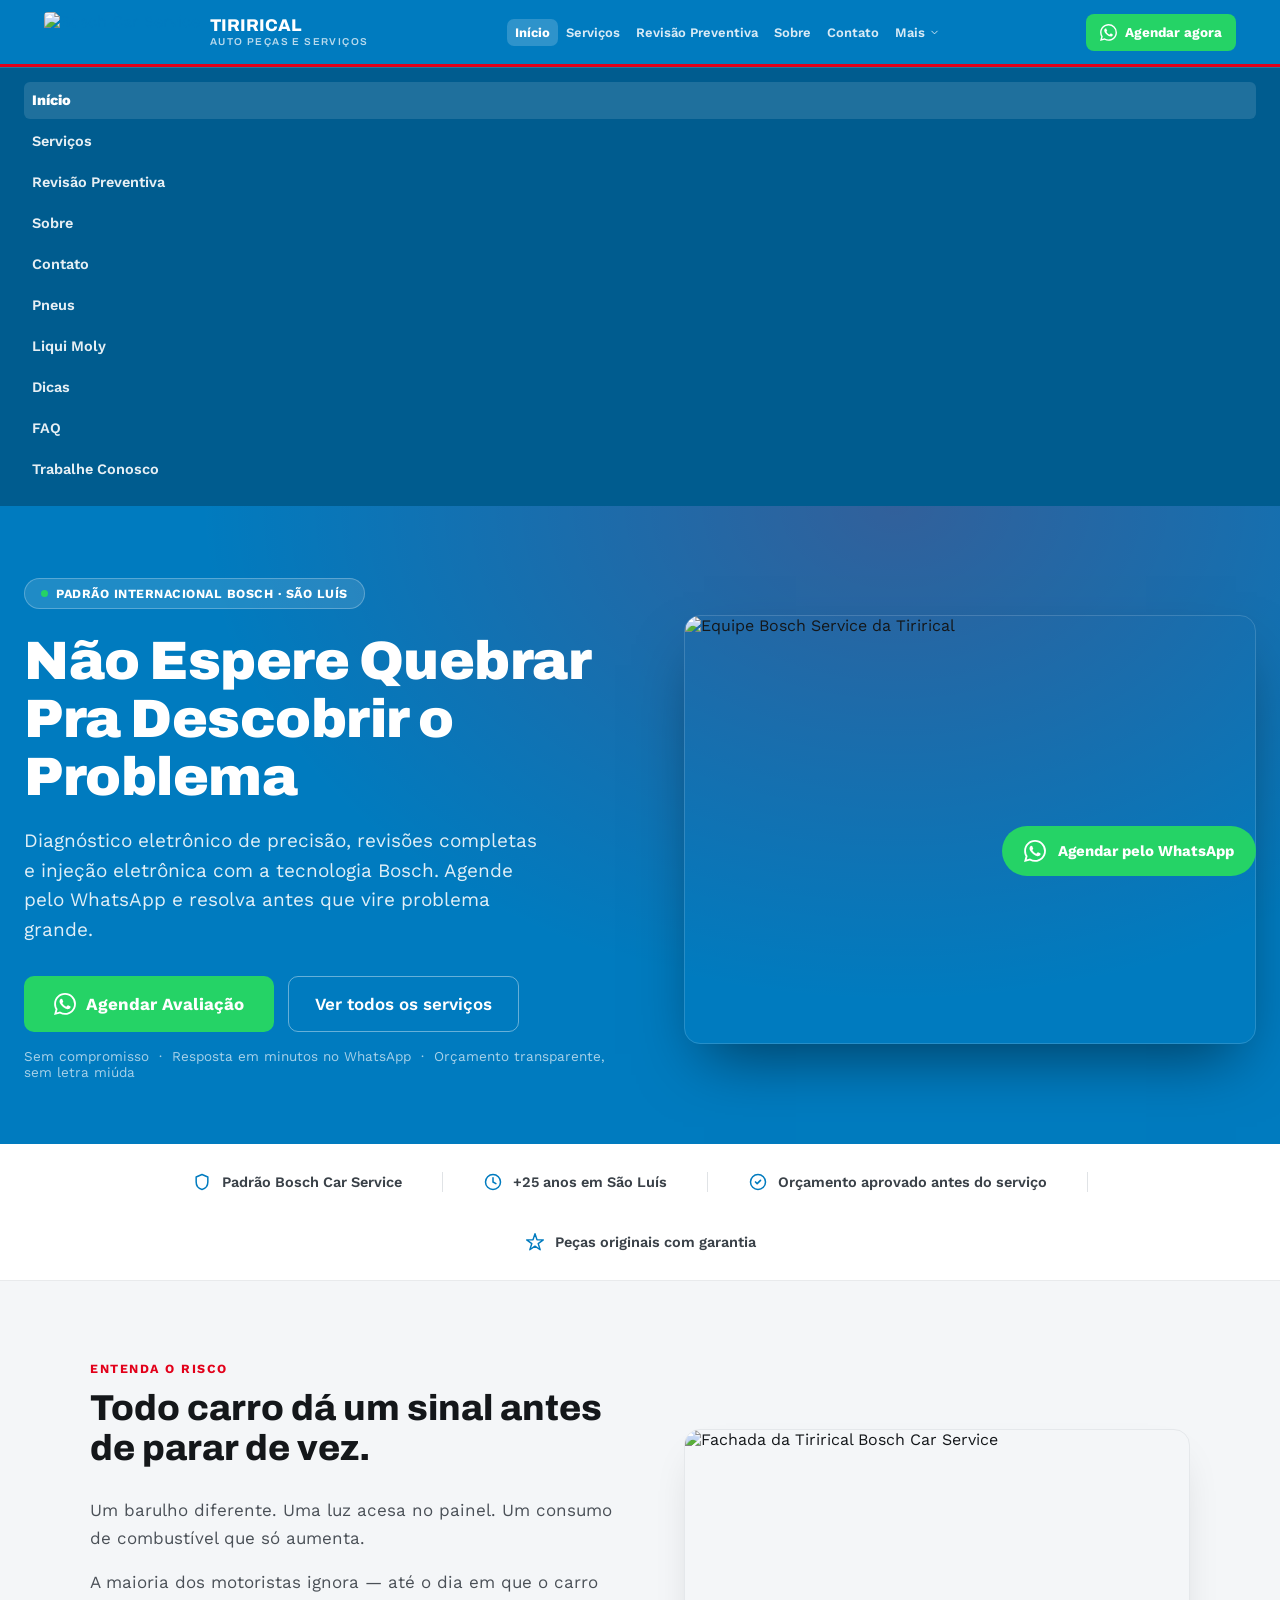
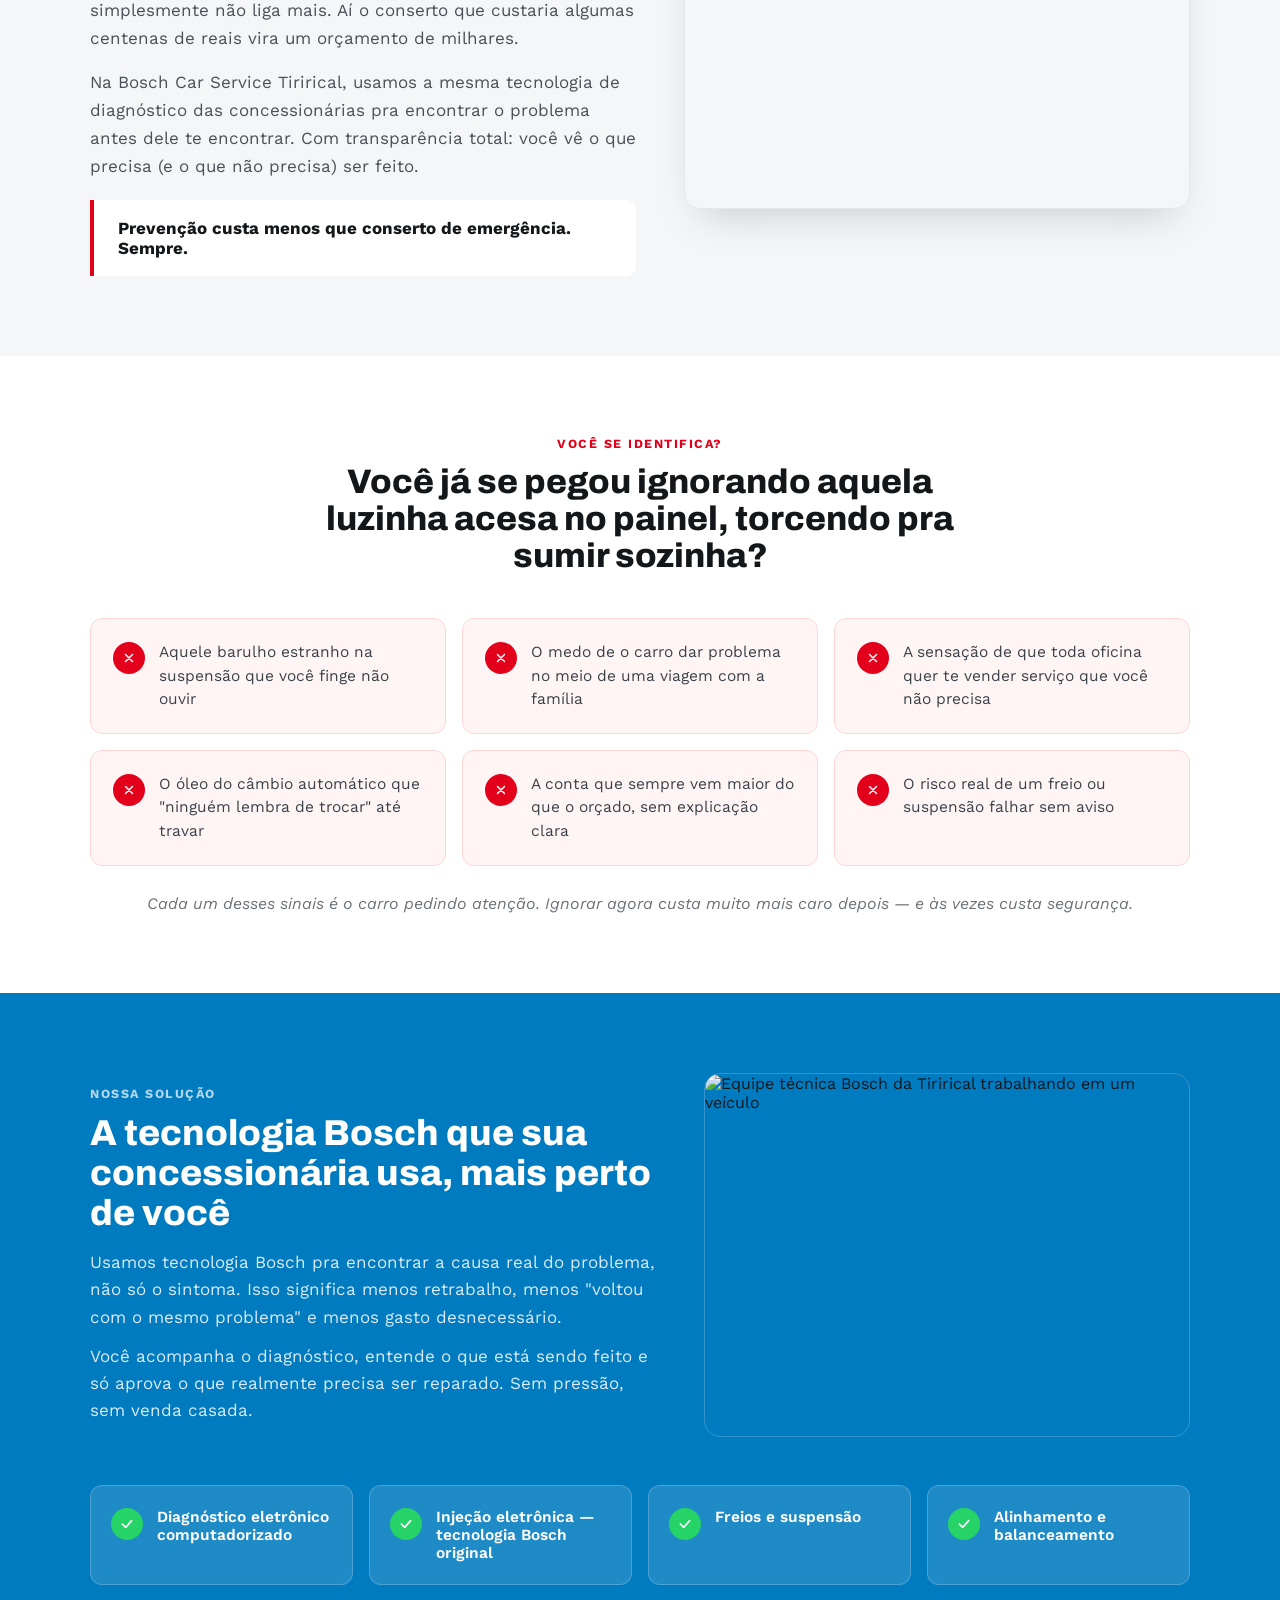
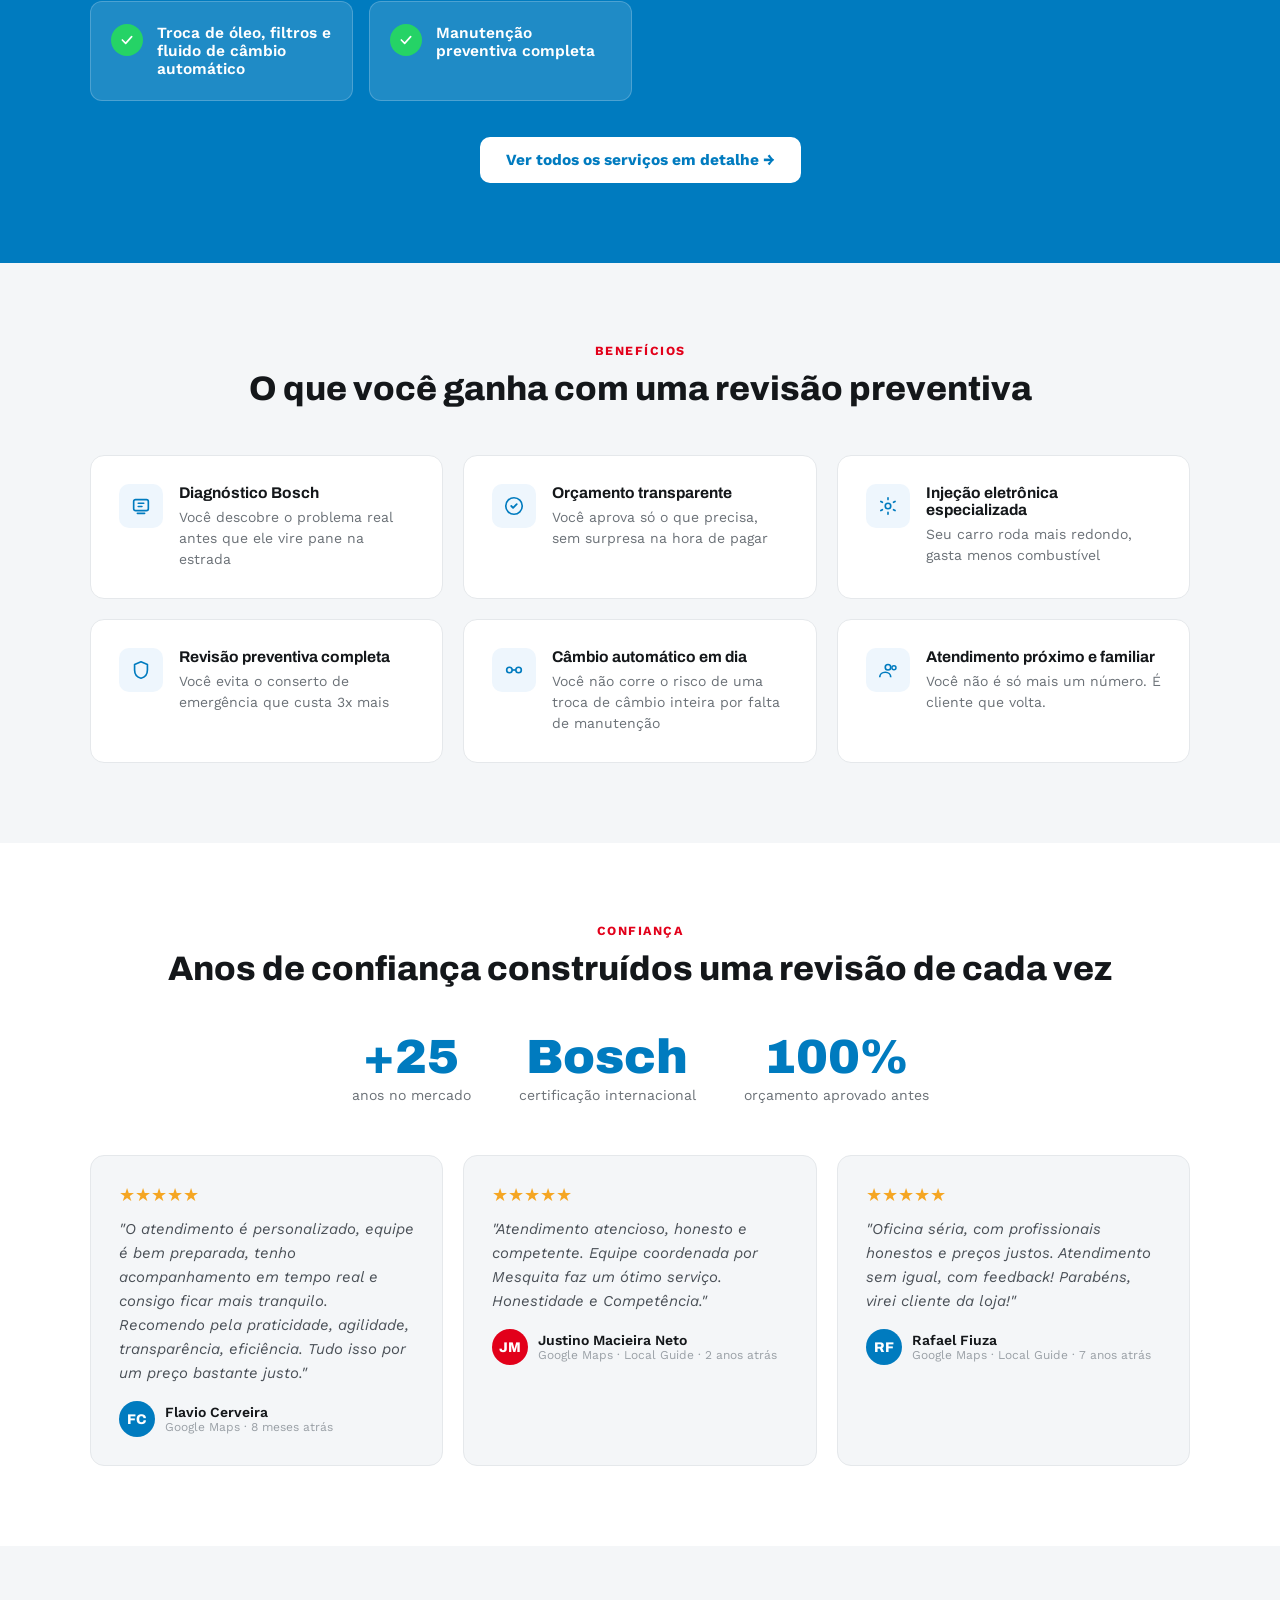
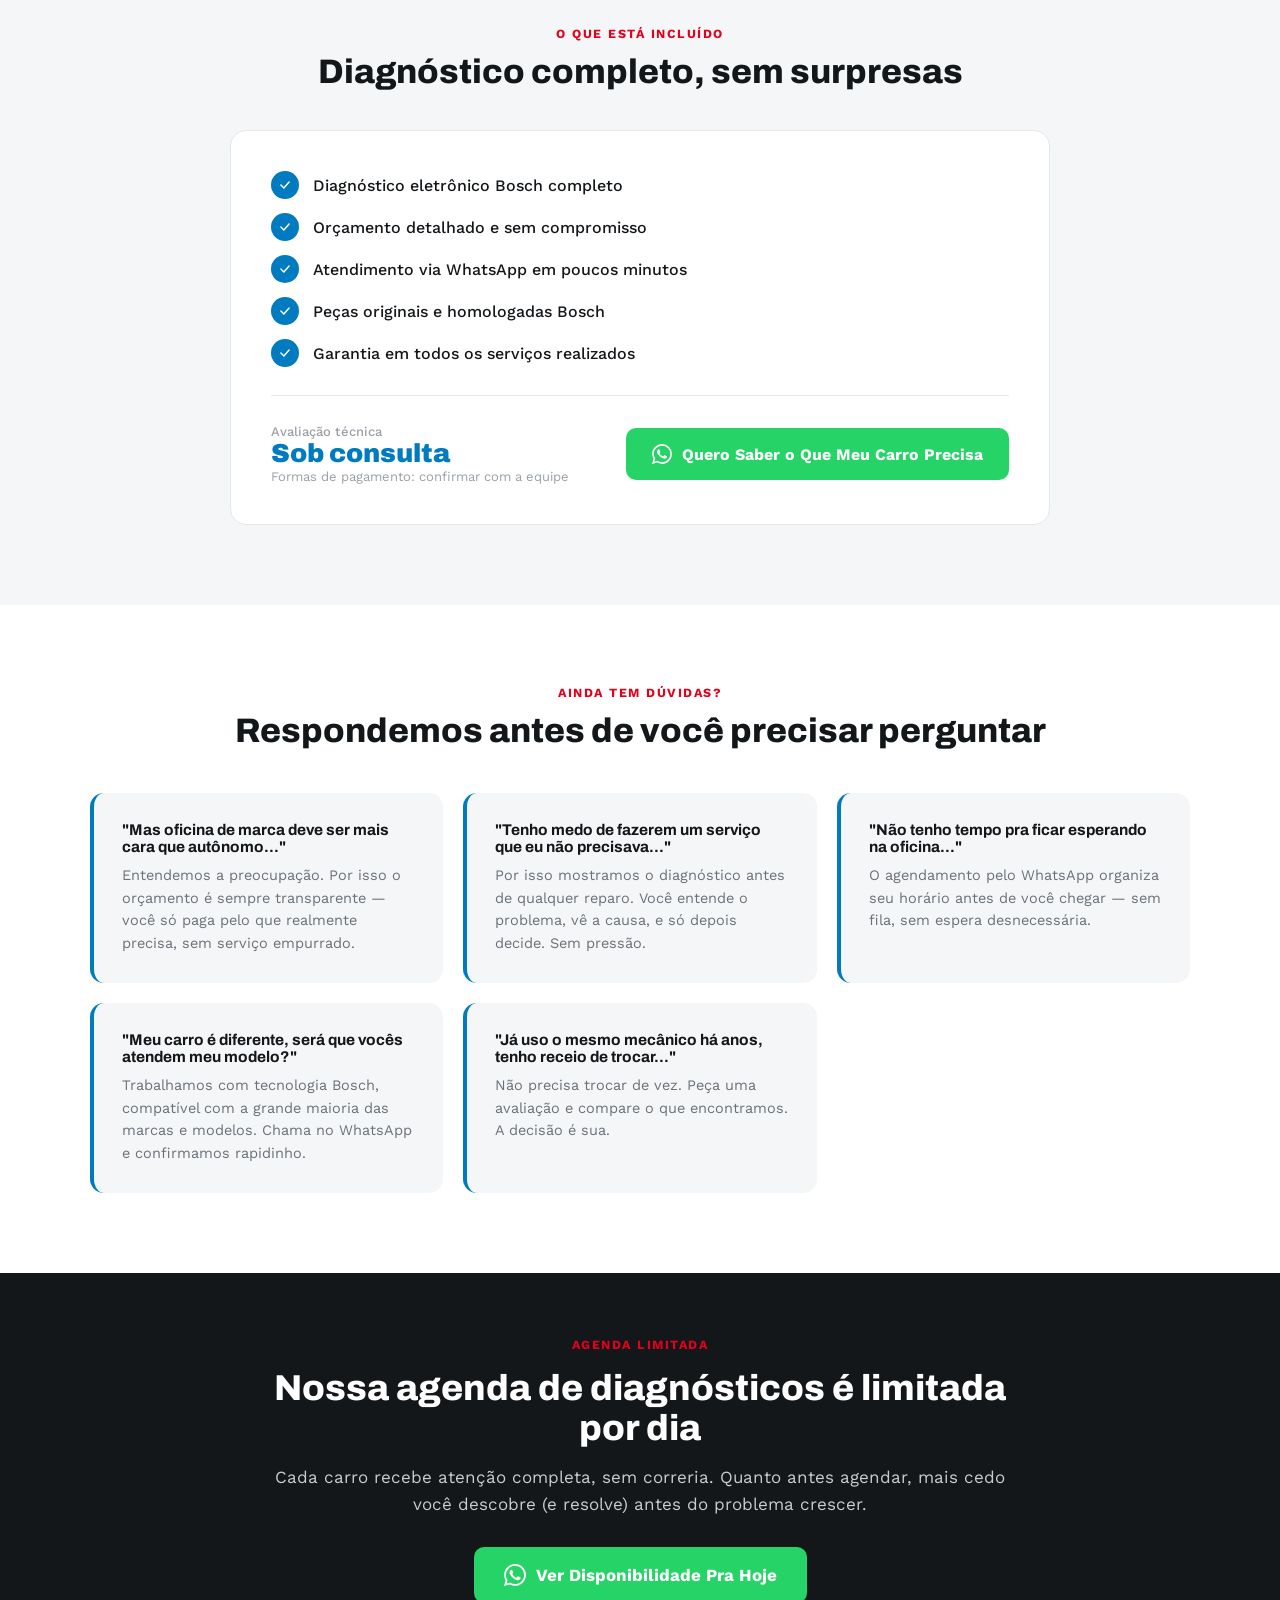
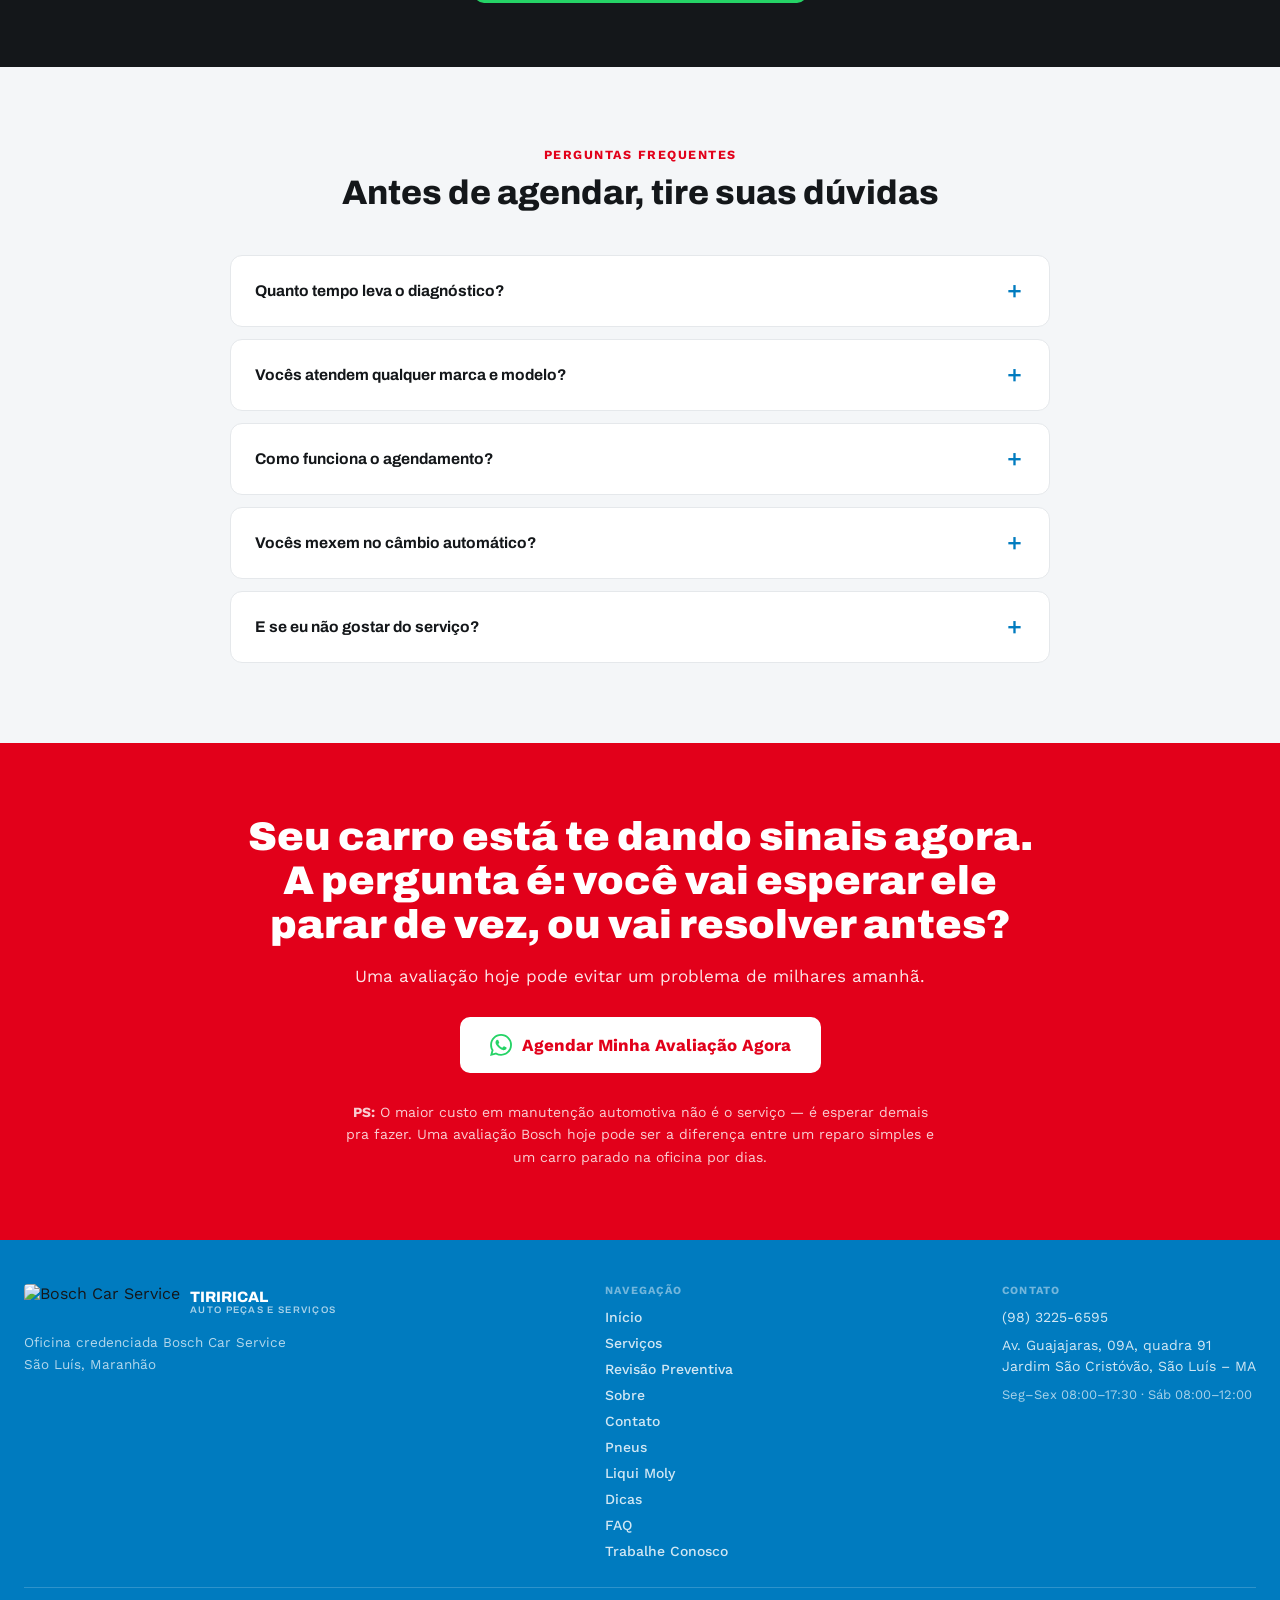
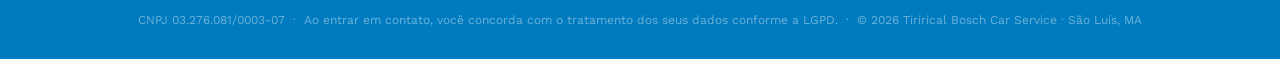
==== index.html @ c5701bb3 "Add files via upload" ====
<!DOCTYPE html>
<html>
<head>
<meta charset="utf-8">
<meta name="viewport" content="width=device-width, initial-scale=1">
<link rel="preconnect" href="https://fonts.googleapis.com">
  <link rel="preconnect" href="https://fonts.gstatic.com" crossorigin="">
  <link href="https://fonts.googleapis.com/css2?family=Archivo:wght@600;700;800;900&family=Work+Sans:wght@400;500;600;700&display=swap" rel="stylesheet">
  <style>
    * { box-sizing: border-box; }
    html { scroll-behavior: smooth; }
    body { margin: 0; font-family: 'Work Sans', sans-serif; background: #fff; color: #14171A; -webkit-font-smoothing: antialiased; }
    h1, h2, h3, h4 { font-family: 'Archivo', sans-serif; margin: 0; }
    p { margin: 0; }
    a { color: #007BBF; text-decoration: none; }
    a:hover { color: #005C8F; }
    @keyframes floatPulse { 0% { box-shadow: 0 6px 24px rgba(37,211,102,0.5),0 0 0 0 rgba(37,211,102,0.5); } 70% { box-shadow: 0 6px 24px rgba(37,211,102,0.3),0 0 0 14px rgba(37,211,102,0); } 100% { box-shadow: 0 6px 24px rgba(37,211,102,0.5),0 0 0 0 rgba(37,211,102,0); } }
    @keyframes heroBounce { 0%,100% { transform: translateY(0); } 50% { transform: translateY(-4px); } }
    .mobile-menu-btn { display: none; }
    @media (max-width: 980px) {
      .desktop-nav { display: none !important; }
      .mobile-menu-btn { display: flex !important; }
    }
    .nav-more { position: relative; }
    .nav-more-panel { display:none; position:absolute; top:100%; right:0; background:#005C8F; border-radius:10px; padding:6px; margin-top:8px; min-width:190px; box-shadow:0 14px 30px rgba(0,0,0,0.3); z-index:70; }
    .nav-more:hover .nav-more-panel { display:block; }
  
    .faq-item .faq-answer { display: none; }
    .faq-item.open .faq-answer { display: block; }
    .faq-item.open .faq-icon { transform: rotate(45deg); }
    .mobile-menu-panel { display: none; }
    .mobile-menu-panel.open { display: flex; }
  </style>
</head>
<body>


<div style="width:100%;overflow-x:hidden">

  <!-- NAV -->
  <header style="position:sticky;top:0;z-index:50;background:#007BBF;border-bottom:3px solid #E2001A">
    <div style="max-width:1240px;margin:0 auto;display:flex;align-items:center;justify-content:space-between;gap:8px;padding:12px 24px;flex-wrap:wrap">
      <a href="index.html" style="display:flex;align-items:center;gap:10px;text-decoration:none">
        <img src="assets/bosch-car-service-logo.png" alt="Bosch Car Service" style="height:40px;width:auto;flex-shrink:0;border-radius:4px">
        <div style="line-height:1.1">
          <div style="font-family:'Archivo',sans-serif;font-weight:800;font-size:17px;color:#fff">TIRIRICAL</div>
          <div style="font-family:'Archivo',sans-serif;font-weight:600;font-size:10px;color:rgba(255,255,255,0.72);letter-spacing:1.4px">AUTO PEÇAS E SERVIÇOS</div>
        </div>
      </a>
      <nav class="desktop-nav" style="display:flex;align-items:center;gap:0px">
        <a href="index.html" style="font-size:13px;font-weight:700;color:#fff;padding:6px 8px;border-radius:7px;background:rgba(255,255,255,0.18)">Início</a>
        <a href="servicos.html" style="font-size:13px;font-weight:600;color:rgba(255,255,255,0.85);padding:6px 8px;border-radius:7px" style-hover="background:rgba(255,255,255,0.15)">Serviços</a>
        <a href="revisao.html" style="font-size:13px;font-weight:600;color:rgba(255,255,255,0.85);padding:6px 8px;border-radius:7px" style-hover="background:rgba(255,255,255,0.15)">Revisão Preventiva</a>
        <a href="sobre.html" style="font-size:13px;font-weight:600;color:rgba(255,255,255,0.85);padding:6px 8px;border-radius:7px" style-hover="background:rgba(255,255,255,0.15)">Sobre</a>
        <a href="contato.html" style="font-size:13px;font-weight:600;color:rgba(255,255,255,0.85);padding:6px 8px;border-radius:7px" style-hover="background:rgba(255,255,255,0.15)">Contato</a>
        <div class="nav-more">
          <span style="font-size:13px;font-weight:600;color:rgba(255,255,255,0.85);padding:6px 8px;border-radius:7px;display:flex;align-items:center;gap:4px;cursor:pointer;user-select:none">Mais <svg width="11" height="11" viewBox="0 0 24 24" fill="none"><path d="M6 9l6 6 6-6" stroke="currentColor" stroke-width="2" stroke-linecap="round"></path></svg></span>
          <div class="nav-more-panel">
          <a href="pneus.html" style="display:block;font-size:13.5px;font-weight:500;color:rgba(255,255,255,0.85);padding:9px 12px;border-radius:6px;white-space:nowrap" style-hover="background:rgba(255,255,255,0.15)">Pneus</a>
          <a href="liquimoly.html" style="display:block;font-size:13.5px;font-weight:500;color:rgba(255,255,255,0.85);padding:9px 12px;border-radius:6px;white-space:nowrap" style-hover="background:rgba(255,255,255,0.15)">Liqui Moly</a>
          <a href="dicas.html" style="display:block;font-size:13.5px;font-weight:500;color:rgba(255,255,255,0.85);padding:9px 12px;border-radius:6px;white-space:nowrap" style-hover="background:rgba(255,255,255,0.15)">Dicas</a>
          <a href="faq.html" style="display:block;font-size:13.5px;font-weight:500;color:rgba(255,255,255,0.85);padding:9px 12px;border-radius:6px;white-space:nowrap" style-hover="background:rgba(255,255,255,0.15)">FAQ</a>
          <a href="trabalhe-conosco.html" style="display:block;font-size:13.5px;font-weight:500;color:rgba(255,255,255,0.85);padding:9px 12px;border-radius:6px;white-space:nowrap" style-hover="background:rgba(255,255,255,0.15)">Trabalhe Conosco</a>
          </div>
        </div>
      </nav>
      <button onclick="document.getElementById('mobileMenuPanel').classList.toggle('open')" class="mobile-menu-btn" style="width:40px;height:40px;border-radius:8px;background:rgba(255,255,255,0.15);align-items:center;justify-content:center;border:none;cursor:pointer;flex-shrink:0">
        <svg width="20" height="20" viewBox="0 0 24 24" fill="none"><path d="M4 6h16M4 12h16M4 18h16" stroke="#fff" stroke-width="2" stroke-linecap="round"></path></svg>
      </button>
      <a href="https://wa.me/559832256595?text=Vim%20do%20site.%20Gostaria%20de%20agendar%20uma%20avalia%C3%A7%C3%A3o." target="_blank" rel="noopener" style="display:flex;align-items:center;gap:8px;background:#25D366;color:#fff;font-weight:700;font-size:13.5px;padding:10px 14px;border-radius:8px;white-space:nowrap;flex-shrink:0;text-decoration:none" style-hover="background:#1DA851">
        <svg width="17" height="17" viewBox="0 0 24 24" fill="#fff"><path d="M17.472 14.382c-.297-.149-1.758-.867-2.03-.967-.273-.099-.471-.148-.67.15-.197.297-.767.966-.94 1.164-.173.199-.347.223-.644.075-.297-.15-1.255-.463-2.39-1.475-.883-.788-1.48-1.761-1.653-2.059-.173-.297-.018-.458.13-.606.134-.133.298-.347.446-.52.149-.174.198-.298.298-.497.099-.198.05-.371-.025-.52-.075-.149-.669-1.612-.916-2.207-.242-.579-.487-.5-.669-.51-.173-.008-.371-.01-.57-.01-.198 0-.52.074-.792.372-.272.297-1.04 1.016-1.04 2.479 0 1.462 1.065 2.875 1.213 3.074.149.198 2.096 3.2 5.077 4.487.709.306 1.262.489 1.694.625.712.227 1.36.195 1.871.118.571-.085 1.758-.719 2.006-1.413.248-.694.248-1.289.173-1.413-.074-.124-.272-.198-.57-.347m-5.421 7.403h-.004a9.87 9.87 0 01-5.031-1.378l-.361-.214-3.741.982.998-3.648-.235-.374a9.86 9.86 0 01-1.51-5.26c.001-5.45 4.436-9.884 9.888-9.884 2.64 0 5.122 1.03 6.988 2.898a9.825 9.825 0 012.893 6.994c-.003 5.45-4.437 9.884-9.885 9.884m8.413-18.297A11.815 11.815 0 0012.05 0C5.495 0 .16 5.335.157 11.892c0 2.096.547 4.142 1.588 5.945L.057 24l6.305-1.654a11.882 11.882 0 005.683 1.448h.005c6.554 0 11.89-5.335 11.893-11.893a11.821 11.821 0 00-3.48-8.413Z"></path></svg>
        Agendar agora
      </a>
    </div>
  </header>

  <div id="mobileMenuPanel" class="mobile-menu-panel" style="background:#005C8F;padding:14px 24px 18px;display:flex;flex-direction:column;gap:4px;border-top:1px solid rgba(255,255,255,0.15)">
      <a href="index.html" style="font-size:14.5px;font-weight:800;color:#fff;padding:10px 8px;border-radius:6px;background:rgba(255,255,255,0.12)">Início</a>
      <a href="servicos.html" style="font-size:14.5px;font-weight:600;color:rgba(255,255,255,0.9);padding:10px 8px;border-radius:6px">Serviços</a>
      <a href="revisao.html" style="font-size:14.5px;font-weight:600;color:rgba(255,255,255,0.9);padding:10px 8px;border-radius:6px">Revisão Preventiva</a>
      <a href="sobre.html" style="font-size:14.5px;font-weight:600;color:rgba(255,255,255,0.9);padding:10px 8px;border-radius:6px">Sobre</a>
      <a href="contato.html" style="font-size:14.5px;font-weight:600;color:rgba(255,255,255,0.9);padding:10px 8px;border-radius:6px">Contato</a>
      <a href="pneus.html" style="font-size:14.5px;font-weight:600;color:rgba(255,255,255,0.9);padding:10px 8px;border-radius:6px">Pneus</a>
      <a href="liquimoly.html" style="font-size:14.5px;font-weight:600;color:rgba(255,255,255,0.9);padding:10px 8px;border-radius:6px">Liqui Moly</a>
      <a href="dicas.html" style="font-size:14.5px;font-weight:600;color:rgba(255,255,255,0.9);padding:10px 8px;border-radius:6px">Dicas</a>
      <a href="faq.html" style="font-size:14.5px;font-weight:600;color:rgba(255,255,255,0.9);padding:10px 8px;border-radius:6px">FAQ</a>
      <a href="trabalhe-conosco.html" style="font-size:14.5px;font-weight:600;color:rgba(255,255,255,0.9);padding:10px 8px;border-radius:6px">Trabalhe Conosco</a>
    </div>
  

  <!-- HERO -->
  <section style="background:#007BBF;padding:72px 24px 64px;position:relative;overflow:hidden">
    <div style="position:absolute;inset:0;background:radial-gradient(ellipse at 70% 0%,rgba(226,0,26,0.22),transparent 55%)"></div>
    <div style="max-width:1240px;margin:0 auto;display:flex;align-items:center;gap:48px;position:relative;flex-wrap:wrap">
      <div style="flex:1 1 460px;min-width:300px;text-align:left">
      <div style="display:inline-flex;align-items:center;gap:8px;background:rgba(255,255,255,0.12);border:1px solid rgba(255,255,255,0.25);padding:7px 16px;border-radius:100px;margin-bottom:24px">
        <span style="width:7px;height:7px;border-radius:50%;background:#25D366;animation:heroBounce 2s infinite"></span>
        <span style="font-size:12.5px;font-weight:700;color:#fff;letter-spacing:0.5px">PADRÃO INTERNACIONAL BOSCH · SÃO LUÍS</span>
      </div>
      <h1 style="font-size:clamp(34px,4.6vw,54px);font-weight:900;color:#fff;line-height:1.07;letter-spacing:-0.5px;text-wrap:pretty">
        Não Espere Quebrar Pra Descobrir o Problema
      </h1>
      <p style="margin-top:20px;font-size:clamp(16px,2vw,19px);color:rgba(255,255,255,0.88);line-height:1.55;max-width:520px">
        Diagnóstico eletrônico de precisão, revisões completas e injeção eletrônica com a tecnologia Bosch. Agende pelo WhatsApp e resolva antes que vire problema grande.
      </p>
      <div style="display:flex;gap:14px;margin-top:32px;flex-wrap:wrap">
        <a href="https://wa.me/559832256595?text=Vim%20do%20site.%20Gostaria%20de%20agendar%20uma%20avalia%C3%A7%C3%A3o." target="_blank" rel="noopener" style="display:flex;align-items:center;gap:10px;background:#25D366;color:#fff;font-weight:700;font-size:17px;padding:17px 30px;border-radius:10px;text-decoration:none" style-hover="background:#1DA851">
          <svg width="22" height="22" viewBox="0 0 24 24" fill="#fff"><path d="M17.472 14.382c-.297-.149-1.758-.867-2.03-.967-.273-.099-.471-.148-.67.15-.197.297-.767.966-.94 1.164-.173.199-.347.223-.644.075-.297-.15-1.255-.463-2.39-1.475-.883-.788-1.48-1.761-1.653-2.059-.173-.297-.018-.458.13-.606.134-.133.298-.347.446-.52.149-.174.198-.298.298-.497.099-.198.05-.371-.025-.52-.075-.149-.669-1.612-.916-2.207-.242-.579-.487-.5-.669-.51-.173-.008-.371-.01-.57-.01-.198 0-.52.074-.792.372-.272.297-1.04 1.016-1.04 2.479 0 1.462 1.065 2.875 1.213 3.074.149.198 2.096 3.2 5.077 4.487.709.306 1.262.489 1.694.625.712.227 1.36.195 1.871.118.571-.085 1.758-.719 2.006-1.413.248-.694.248-1.289.173-1.413-.074-.124-.272-.198-.57-.347m-5.421 7.403h-.004a9.87 9.87 0 01-5.031-1.378l-.361-.214-3.741.982.998-3.648-.235-.374a9.86 9.86 0 01-1.51-5.26c.001-5.45 4.436-9.884 9.888-9.884 2.64 0 5.122 1.03 6.988 2.898a9.825 9.825 0 012.893 6.994c-.003 5.45-4.437 9.884-9.885 9.884m8.413-18.297A11.815 11.815 0 0012.05 0C5.495 0 .16 5.335.157 11.892c0 2.096.547 4.142 1.588 5.945L.057 24l6.305-1.654a11.882 11.882 0 005.683 1.448h.005c6.554 0 11.89-5.335 11.893-11.893a11.821 11.821 0 00-3.48-8.413Z"></path></svg>
          Agendar Avaliação
        </a>
        <a href="servicos.html" style="display:flex;align-items:center;gap:8px;background:transparent;border:1.5px solid rgba(255,255,255,0.4);color:#fff;font-weight:600;font-size:17px;padding:17px 26px;border-radius:10px;text-decoration:none" style-hover="border-color:#fff">
          Ver todos os serviços
        </a>
      </div>
      <p style="margin-top:16px;font-size:13.5px;color:rgba(255,255,255,0.65)">Sem compromisso &nbsp;·&nbsp; Resposta em minutos no WhatsApp &nbsp;·&nbsp; Orçamento transparente, sem letra miúda</p>
      </div>
      <div style="flex:1 1 420px;min-width:300px">
        <div style="width:100%;aspect-ratio:4/3;border-radius:16px;overflow:hidden;box-shadow:0 30px 60px -20px rgba(0,0,0,0.5);border:1px solid rgba(255,255,255,0.15)">
          <img src="assets/hero-bosch.jpg" alt="Equipe Bosch Service da Tirirical" style="width:100%;height:100%;object-fit:cover;display:block">
        </div>
      </div>
    </div>
  </section>

  <!-- TRUST BAR -->
  <section style="background:#fff;border-bottom:1px solid #E8EAEC;padding:28px 24px">
    <div style="max-width:1100px;margin:0 auto;display:flex;justify-content:center;align-items:center;gap:40px;flex-wrap:wrap">
      <div style="display:flex;align-items:center;gap:10px">
        <svg width="20" height="20" viewBox="0 0 24 24" fill="none"><path d="M12 3l7 3v6c0 4.5-3 8-7 9-4-1-7-4.5-7-9V6l7-3Z" stroke="#007BBF" stroke-width="1.8" stroke-linejoin="round"></path></svg>
        <span style="font-size:14.5px;font-weight:600;color:#3A4148">Padrão Bosch Car Service</span>
      </div>
      <div style="width:1px;height:20px;background:#E0E3E6"></div>
      <div style="display:flex;align-items:center;gap:10px">
        <svg width="20" height="20" viewBox="0 0 24 24" fill="none"><circle cx="12" cy="12" r="9" stroke="#007BBF" stroke-width="1.8"></circle><path d="M12 7v5l3.5 2" stroke="#007BBF" stroke-width="1.8" stroke-linecap="round"></path></svg>
        <span style="font-size:14.5px;font-weight:600;color:#3A4148">+25 anos em São Luís</span>
      </div>
      <div style="width:1px;height:20px;background:#E0E3E6"></div>
      <div style="display:flex;align-items:center;gap:10px">
        <svg width="20" height="20" viewBox="0 0 24 24" fill="none"><path d="M9 12l2 2 4-4" stroke="#007BBF" stroke-width="2" stroke-linecap="round" stroke-linejoin="round"></path><circle cx="12" cy="12" r="9" stroke="#007BBF" stroke-width="1.8"></circle></svg>
        <span style="font-size:14.5px;font-weight:600;color:#3A4148">Orçamento aprovado antes do serviço</span>
      </div>
      <div style="width:1px;height:20px;background:#E0E3E6"></div>
      <div style="display:flex;align-items:center;gap:10px">
        <svg width="20" height="20" viewBox="0 0 24 24" fill="none"><path d="M12 2l2.4 7.4H22l-6.2 4.5 2.4 7.4L12 17l-6.2 4.3 2.4-7.4L2 9.4h7.6L12 2Z" stroke="#007BBF" stroke-width="1.7" stroke-linejoin="round"></path></svg>
        <span style="font-size:14.5px;font-weight:600;color:#3A4148">Peças originais com garantia</span>
      </div>
    </div>
  </section>

  <!-- PROPOSTA DE VALOR -->
  <section style="background:#F4F6F8;padding:80px 24px">
    <div style="max-width:1100px;margin:0 auto;display:flex;gap:48px;align-items:center;flex-wrap:wrap">
      <div style="flex:1 1 460px;min-width:300px">
        <div style="font-size:12.5px;font-weight:700;color:#E2001A;letter-spacing:1.5px;margin-bottom:12px">ENTENDA O RISCO</div>
        <h2 style="font-size:clamp(26px,3.2vw,36px);font-weight:800;color:#14171A;text-wrap:pretty">Todo carro dá um sinal antes de parar de vez.</h2>
        <div style="display:flex;flex-direction:column;gap:16px;margin-top:28px;text-align:left">
          <p style="font-size:17px;color:#4A5057;line-height:1.65">Um barulho diferente. Uma luz acesa no painel. Um consumo de combustível que só aumenta.</p>
          <p style="font-size:17px;color:#4A5057;line-height:1.65">A maioria dos motoristas ignora — até o dia em que o carro simplesmente não liga mais. Aí o conserto que custaria algumas centenas de reais vira um orçamento de milhares.</p>
          <p style="font-size:17px;color:#4A5057;line-height:1.65">Na Bosch Car Service Tirirical, usamos a mesma tecnologia de diagnóstico das concessionárias pra encontrar o problema antes dele te encontrar. Com transparência total: você vê o que precisa (e o que não precisa) ser feito.</p>
          <div style="background:#fff;border-left:4px solid #E2001A;padding:18px 24px;border-radius:0 10px 10px 0;margin-top:4px">
            <p style="font-size:17px;font-weight:700;color:#14171A">Prevenção custa menos que conserto de emergência. Sempre.</p>
          </div>
        </div>
      </div>
      <div style="flex:1 1 420px;min-width:300px">
        <div style="width:100%;aspect-ratio:4/3;border-radius:16px;overflow:hidden;box-shadow:0 20px 40px -16px rgba(0,0,0,0.18);border:1px solid #E5E8EB">
          <img src="assets/fachada.jpg" alt="Fachada da Tirirical Bosch Car Service" style="width:100%;height:100%;object-fit:cover;display:block">
        </div>
      </div>
    </div>
  </section>

  <!-- DOR -->
  <section style="background:#fff;padding:80px 24px">
    <div style="max-width:1100px;margin:0 auto">
      <div style="max-width:680px;margin:0 auto;text-align:center;margin-bottom:44px">
        <div style="font-size:12.5px;font-weight:700;color:#E2001A;letter-spacing:1.5px;margin-bottom:12px">VOCÊ SE IDENTIFICA?</div>
        <h2 style="font-size:clamp(24px,3vw,34px);font-weight:800;color:#14171A;text-wrap:pretty">Você já se pegou ignorando aquela luzinha acesa no painel, torcendo pra sumir sozinha?</h2>
      </div>
      <div style="display:grid;grid-template-columns:repeat(auto-fit,minmax(300px,1fr));gap:16px">
        <div style="display:flex;gap:14px;align-items:flex-start;background:#FFF5F5;border:1px solid #FFD6D6;border-radius:12px;padding:22px">
          <div style="width:32px;height:32px;border-radius:50%;background:#E2001A;display:flex;align-items:center;justify-content:center;flex-shrink:0;margin-top:1px">
            <svg width="14" height="14" viewBox="0 0 24 24" fill="none"><path d="M18 6L6 18M6 6l12 12" stroke="#fff" stroke-width="2.5" stroke-linecap="round"></path></svg>
          </div>
          <p style="font-size:15.5px;color:#3A4148;line-height:1.5">Aquele barulho estranho na suspensão que você finge não ouvir</p>
        </div>
        <div style="display:flex;gap:14px;align-items:flex-start;background:#FFF5F5;border:1px solid #FFD6D6;border-radius:12px;padding:22px">
          <div style="width:32px;height:32px;border-radius:50%;background:#E2001A;display:flex;align-items:center;justify-content:center;flex-shrink:0;margin-top:1px">
            <svg width="14" height="14" viewBox="0 0 24 24" fill="none"><path d="M18 6L6 18M6 6l12 12" stroke="#fff" stroke-width="2.5" stroke-linecap="round"></path></svg>
          </div>
          <p style="font-size:15.5px;color:#3A4148;line-height:1.5">O medo de o carro dar problema no meio de uma viagem com a família</p>
        </div>
        <div style="display:flex;gap:14px;align-items:flex-start;background:#FFF5F5;border:1px solid #FFD6D6;border-radius:12px;padding:22px">
          <div style="width:32px;height:32px;border-radius:50%;background:#E2001A;display:flex;align-items:center;justify-content:center;flex-shrink:0;margin-top:1px">
            <svg width="14" height="14" viewBox="0 0 24 24" fill="none"><path d="M18 6L6 18M6 6l12 12" stroke="#fff" stroke-width="2.5" stroke-linecap="round"></path></svg>
          </div>
          <p style="font-size:15.5px;color:#3A4148;line-height:1.5">A sensação de que toda oficina quer te vender serviço que você não precisa</p>
        </div>
        <div style="display:flex;gap:14px;align-items:flex-start;background:#FFF5F5;border:1px solid #FFD6D6;border-radius:12px;padding:22px">
          <div style="width:32px;height:32px;border-radius:50%;background:#E2001A;display:flex;align-items:center;justify-content:center;flex-shrink:0;margin-top:1px">
            <svg width="14" height="14" viewBox="0 0 24 24" fill="none"><path d="M18 6L6 18M6 6l12 12" stroke="#fff" stroke-width="2.5" stroke-linecap="round"></path></svg>
          </div>
          <p style="font-size:15.5px;color:#3A4148;line-height:1.5">O óleo do câmbio automático que "ninguém lembra de trocar" até travar</p>
        </div>
        <div style="display:flex;gap:14px;align-items:flex-start;background:#FFF5F5;border:1px solid #FFD6D6;border-radius:12px;padding:22px">
          <div style="width:32px;height:32px;border-radius:50%;background:#E2001A;display:flex;align-items:center;justify-content:center;flex-shrink:0;margin-top:1px">
            <svg width="14" height="14" viewBox="0 0 24 24" fill="none"><path d="M18 6L6 18M6 6l12 12" stroke="#fff" stroke-width="2.5" stroke-linecap="round"></path></svg>
          </div>
          <p style="font-size:15.5px;color:#3A4148;line-height:1.5">A conta que sempre vem maior do que o orçado, sem explicação clara</p>
        </div>
        <div style="display:flex;gap:14px;align-items:flex-start;background:#FFF5F5;border:1px solid #FFD6D6;border-radius:12px;padding:22px">
          <div style="width:32px;height:32px;border-radius:50%;background:#E2001A;display:flex;align-items:center;justify-content:center;flex-shrink:0;margin-top:1px">
            <svg width="14" height="14" viewBox="0 0 24 24" fill="none"><path d="M18 6L6 18M6 6l12 12" stroke="#fff" stroke-width="2.5" stroke-linecap="round"></path></svg>
          </div>
          <p style="font-size:15.5px;color:#3A4148;line-height:1.5">O risco real de um freio ou suspensão falhar sem aviso</p>
        </div>
      </div>
      <p style="text-align:center;font-size:16px;color:#6B7177;margin-top:28px;font-style:italic">Cada um desses sinais é o carro pedindo atenção. Ignorar agora custa muito mais caro depois — e às vezes custa segurança.</p>
    </div>
  </section>

  <!-- SOLUÇÃO -->
  <section style="background:#007BBF;padding:80px 24px">
    <div style="max-width:1100px;margin:0 auto">
      <div style="display:flex;gap:48px;align-items:center;flex-wrap:wrap;margin-bottom:48px">
      <div style="flex:1 1 460px;min-width:300px">
        <div style="font-size:12.5px;font-weight:700;color:rgba(255,255,255,0.7);letter-spacing:1.5px;margin-bottom:12px">NOSSA SOLUÇÃO</div>
        <h2 style="font-size:clamp(26px,3.2vw,36px);font-weight:800;color:#fff;text-wrap:pretty">A tecnologia Bosch que sua concessionária usa, mais perto de você</h2>
        <p style="margin-top:16px;font-size:17px;color:rgba(255,255,255,0.85);line-height:1.6">Usamos tecnologia Bosch pra encontrar a causa real do problema, não só o sintoma. Isso significa menos retrabalho, menos "voltou com o mesmo problema" e menos gasto desnecessário.</p>
        <p style="margin-top:12px;font-size:17px;color:rgba(255,255,255,0.85);line-height:1.6">Você acompanha o diagnóstico, entende o que está sendo feito e só aprova o que realmente precisa ser reparado. Sem pressão, sem venda casada.</p>
      </div>
      <div style="flex:1 1 380px;min-width:280px">
        <div style="width:100%;aspect-ratio:4/3;border-radius:16px;overflow:hidden;border:1px solid rgba(255,255,255,0.2)">
          <img src="assets/equipe-bosch.avif" alt="Equipe técnica Bosch da Tirirical trabalhando em um veículo" style="width:100%;height:100%;object-fit:cover;display:block">
        </div>
      </div>
      </div>
      <div style="display:grid;grid-template-columns:repeat(auto-fit,minmax(260px,1fr));gap:16px">
        <div style="background:rgba(255,255,255,0.12);border:1px solid rgba(255,255,255,0.2);border-radius:12px;padding:22px 20px;display:flex;gap:14px;align-items:flex-start">
          <div style="width:32px;height:32px;border-radius:50%;background:#25D366;display:flex;align-items:center;justify-content:center;flex-shrink:0">
            <svg width="16" height="16" viewBox="0 0 24 24" fill="none"><path d="M5 12l5 5L19 7" stroke="#fff" stroke-width="2.5" stroke-linecap="round" stroke-linejoin="round"></path></svg>
          </div>
          <span style="font-size:15.5px;color:#fff;font-weight:600">Diagnóstico eletrônico computadorizado</span>
        </div>
        <div style="background:rgba(255,255,255,0.12);border:1px solid rgba(255,255,255,0.2);border-radius:12px;padding:22px 20px;display:flex;gap:14px;align-items:flex-start">
          <div style="width:32px;height:32px;border-radius:50%;background:#25D366;display:flex;align-items:center;justify-content:center;flex-shrink:0">
            <svg width="16" height="16" viewBox="0 0 24 24" fill="none"><path d="M5 12l5 5L19 7" stroke="#fff" stroke-width="2.5" stroke-linecap="round" stroke-linejoin="round"></path></svg>
          </div>
          <span style="font-size:15.5px;color:#fff;font-weight:600">Injeção eletrônica — tecnologia Bosch original</span>
        </div>
        <div style="background:rgba(255,255,255,0.12);border:1px solid rgba(255,255,255,0.2);border-radius:12px;padding:22px 20px;display:flex;gap:14px;align-items:flex-start">
          <div style="width:32px;height:32px;border-radius:50%;background:#25D366;display:flex;align-items:center;justify-content:center;flex-shrink:0">
            <svg width="16" height="16" viewBox="0 0 24 24" fill="none"><path d="M5 12l5 5L19 7" stroke="#fff" stroke-width="2.5" stroke-linecap="round" stroke-linejoin="round"></path></svg>
          </div>
          <span style="font-size:15.5px;color:#fff;font-weight:600">Freios e suspensão</span>
        </div>
        <div style="background:rgba(255,255,255,0.12);border:1px solid rgba(255,255,255,0.2);border-radius:12px;padding:22px 20px;display:flex;gap:14px;align-items:flex-start">
          <div style="width:32px;height:32px;border-radius:50%;background:#25D366;display:flex;align-items:center;justify-content:center;flex-shrink:0">
            <svg width="16" height="16" viewBox="0 0 24 24" fill="none"><path d="M5 12l5 5L19 7" stroke="#fff" stroke-width="2.5" stroke-linecap="round" stroke-linejoin="round"></path></svg>
          </div>
          <span style="font-size:15.5px;color:#fff;font-weight:600">Alinhamento e balanceamento</span>
        </div>
        <div style="background:rgba(255,255,255,0.12);border:1px solid rgba(255,255,255,0.2);border-radius:12px;padding:22px 20px;display:flex;gap:14px;align-items:flex-start">
          <div style="width:32px;height:32px;border-radius:50%;background:#25D366;display:flex;align-items:center;justify-content:center;flex-shrink:0">
            <svg width="16" height="16" viewBox="0 0 24 24" fill="none"><path d="M5 12l5 5L19 7" stroke="#fff" stroke-width="2.5" stroke-linecap="round" stroke-linejoin="round"></path></svg>
          </div>
          <span style="font-size:15.5px;color:#fff;font-weight:600">Troca de óleo, filtros e fluido de câmbio automático</span>
        </div>
        <div style="background:rgba(255,255,255,0.12);border:1px solid rgba(255,255,255,0.2);border-radius:12px;padding:22px 20px;display:flex;gap:14px;align-items:flex-start">
          <div style="width:32px;height:32px;border-radius:50%;background:#25D366;display:flex;align-items:center;justify-content:center;flex-shrink:0">
            <svg width="16" height="16" viewBox="0 0 24 24" fill="none"><path d="M5 12l5 5L19 7" stroke="#fff" stroke-width="2.5" stroke-linecap="round" stroke-linejoin="round"></path></svg>
          </div>
          <span style="font-size:15.5px;color:#fff;font-weight:600">Manutenção preventiva completa</span>
        </div>
      </div>
      <div style="text-align:center;margin-top:36px">
        <a href="servicos.html" style="display:inline-flex;align-items:center;gap:8px;background:#fff;color:#007BBF;font-weight:700;font-size:15.5px;padding:14px 26px;border-radius:10px;text-decoration:none" style-hover="background:#F0F8FF">Ver todos os serviços em detalhe →</a>
      </div>
    </div>
  </section>

  <!-- BENEFÍCIOS -->
  <section style="background:#F4F6F8;padding:80px 24px">
    <div style="max-width:1100px;margin:0 auto">
      <div style="text-align:center;margin-bottom:48px">
        <div style="font-size:12.5px;font-weight:700;color:#E2001A;letter-spacing:1.5px;margin-bottom:12px">BENEFÍCIOS</div>
        <h2 style="font-size:clamp(24px,3vw,34px);font-weight:800;color:#14171A">O que você ganha com uma revisão preventiva</h2>
      </div>
      <div style="display:grid;grid-template-columns:repeat(auto-fit,minmax(300px,1fr));gap:20px">
        <div style="background:#fff;border-radius:14px;padding:28px;border:1px solid #E5E8EB;display:flex;gap:16px;align-items:flex-start">
          <div style="width:44px;height:44px;border-radius:10px;background:#EEF6FD;display:flex;align-items:center;justify-content:center;flex-shrink:0"><svg width="22" height="22" viewBox="0 0 24 24" fill="none"><rect x="4" y="5" width="16" height="12" rx="2" stroke="#007BBF" stroke-width="1.8"></rect><path d="M8 20h8M9 9h6M9 12.5h4" stroke="#007BBF" stroke-width="1.8" stroke-linecap="round"></path></svg></div>
          <div><h3 style="font-size:15.5px;font-weight:700;color:#14171A">Diagnóstico Bosch</h3><p style="font-size:14px;color:#6B7177;line-height:1.5;margin-top:6px">Você descobre o problema real antes que ele vire pane na estrada</p></div>
        </div>
        <div style="background:#fff;border-radius:14px;padding:28px;border:1px solid #E5E8EB;display:flex;gap:16px;align-items:flex-start">
          <div style="width:44px;height:44px;border-radius:10px;background:#EEF6FD;display:flex;align-items:center;justify-content:center;flex-shrink:0"><svg width="22" height="22" viewBox="0 0 24 24" fill="none"><path d="M9 12l2 2 4-4" stroke="#007BBF" stroke-width="2" stroke-linecap="round" stroke-linejoin="round"></path><circle cx="12" cy="12" r="9" stroke="#007BBF" stroke-width="1.8"></circle></svg></div>
          <div><h3 style="font-size:15.5px;font-weight:700;color:#14171A">Orçamento transparente</h3><p style="font-size:14px;color:#6B7177;line-height:1.5;margin-top:6px">Você aprova só o que precisa, sem surpresa na hora de pagar</p></div>
        </div>
        <div style="background:#fff;border-radius:14px;padding:28px;border:1px solid #E5E8EB;display:flex;gap:16px;align-items:flex-start">
          <div style="width:44px;height:44px;border-radius:10px;background:#EEF6FD;display:flex;align-items:center;justify-content:center;flex-shrink:0"><svg width="22" height="22" viewBox="0 0 24 24" fill="none"><circle cx="12" cy="12" r="3" stroke="#007BBF" stroke-width="1.8"></circle><path d="M12 3v2M12 19v2M4.2 7l1.7 1M18 16l1.7 1M4.2 17l1.7-1M18 8l1.7-1" stroke="#007BBF" stroke-width="1.8" stroke-linecap="round"></path></svg></div>
          <div><h3 style="font-size:15.5px;font-weight:700;color:#14171A">Injeção eletrônica especializada</h3><p style="font-size:14px;color:#6B7177;line-height:1.5;margin-top:6px">Seu carro roda mais redondo, gasta menos combustível</p></div>
        </div>
        <div style="background:#fff;border-radius:14px;padding:28px;border:1px solid #E5E8EB;display:flex;gap:16px;align-items:flex-start">
          <div style="width:44px;height:44px;border-radius:10px;background:#EEF6FD;display:flex;align-items:center;justify-content:center;flex-shrink:0"><svg width="22" height="22" viewBox="0 0 24 24" fill="none"><path d="M12 3l7 3v6c0 4.5-3 8-7 9-4-1-7-4.5-7-9V6l7-3Z" stroke="#007BBF" stroke-width="1.8" stroke-linejoin="round"></path></svg></div>
          <div><h3 style="font-size:15.5px;font-weight:700;color:#14171A">Revisão preventiva completa</h3><p style="font-size:14px;color:#6B7177;line-height:1.5;margin-top:6px">Você evita o conserto de emergência que custa 3x mais</p></div>
        </div>
        <div style="background:#fff;border-radius:14px;padding:28px;border:1px solid #E5E8EB;display:flex;gap:16px;align-items:flex-start">
          <div style="width:44px;height:44px;border-radius:10px;background:#EEF6FD;display:flex;align-items:center;justify-content:center;flex-shrink:0"><svg width="22" height="22" viewBox="0 0 24 24" fill="none"><circle cx="7" cy="12" r="3" stroke="#007BBF" stroke-width="1.8"></circle><circle cx="17" cy="12" r="3" stroke="#007BBF" stroke-width="1.8"></circle><path d="M10 12h4" stroke="#007BBF" stroke-width="1.8"></path></svg></div>
          <div><h3 style="font-size:15.5px;font-weight:700;color:#14171A">Câmbio automático em dia</h3><p style="font-size:14px;color:#6B7177;line-height:1.5;margin-top:6px">Você não corre o risco de uma troca de câmbio inteira por falta de manutenção</p></div>
        </div>
        <div style="background:#fff;border-radius:14px;padding:28px;border:1px solid #E5E8EB;display:flex;gap:16px;align-items:flex-start">
          <div style="width:44px;height:44px;border-radius:10px;background:#EEF6FD;display:flex;align-items:center;justify-content:center;flex-shrink:0"><svg width="22" height="22" viewBox="0 0 24 24" fill="none"><circle cx="12" cy="9" r="3" stroke="#007BBF" stroke-width="1.8"></circle><path d="M3 20c0-3.3 2.7-5.5 6-5.5s6 2.2 6 5.5" stroke="#007BBF" stroke-width="1.8"></path><circle cx="18.5" cy="9.5" r="2.2" stroke="#007BBF" stroke-width="1.6"></circle></svg></div>
          <div><h3 style="font-size:15.5px;font-weight:700;color:#14171A">Atendimento próximo e familiar</h3><p style="font-size:14px;color:#6B7177;line-height:1.5;margin-top:6px">Você não é só mais um número. É cliente que volta.</p></div>
        </div>
      </div>
    </div>
  </section>

  <!-- PROVA SOCIAL -->
  <section style="background:#fff;padding:80px 24px">
    <div style="max-width:1100px;margin:0 auto">
      <div style="text-align:center;margin-bottom:44px">
        <div style="font-size:12.5px;font-weight:700;color:#E2001A;letter-spacing:1.5px;margin-bottom:12px">CONFIANÇA</div>
        <h2 style="font-size:clamp(24px,3vw,34px);font-weight:800;color:#14171A">Anos de confiança construídos uma revisão de cada vez</h2>
      </div>
      <div style="display:flex;justify-content:center;gap:48px;flex-wrap:wrap;margin-bottom:52px">
        <div style="text-align:center">
          <div style="font-family:'Archivo',sans-serif;font-weight:900;font-size:48px;color:#007BBF">+25</div>
          <div style="font-size:14px;color:#6B7177;margin-top:4px">anos no mercado</div>
        </div>
        <div style="text-align:center">
          <div style="font-family:'Archivo',sans-serif;font-weight:900;font-size:48px;color:#007BBF">Bosch</div>
          <div style="font-size:14px;color:#6B7177;margin-top:4px">certificação internacional</div>
        </div>
        <div style="text-align:center">
          <div style="font-family:'Archivo',sans-serif;font-weight:900;font-size:48px;color:#007BBF">100%</div>
          <div style="font-size:14px;color:#6B7177;margin-top:4px">orçamento aprovado antes</div>
        </div>
      </div>
      <div style="display:grid;grid-template-columns:repeat(auto-fit,minmax(280px,1fr));gap:20px">
        <div style="background:#F4F6F8;border-radius:14px;padding:28px;border:1px solid #E5E8EB">
          <div style="display:flex;gap:2px;margin-bottom:12px">
            <span style="color:#F5A623;font-size:18px">★★★★★</span>
          </div>
          <p style="font-size:15px;color:#4A5057;line-height:1.6;font-style:italic">"O atendimento é personalizado, equipe é bem preparada, tenho acompanhamento em tempo real e consigo ficar mais tranquilo. Recomendo pela praticidade, agilidade, transparência, eficiência. Tudo isso por um preço bastante justo."</p>
          <div style="margin-top:16px;display:flex;align-items:center;gap:10px">
            <div style="width:36px;height:36px;border-radius:50%;background:#007BBF;display:flex;align-items:center;justify-content:center">
              <span style="font-family:'Archivo',sans-serif;font-weight:800;font-size:14px;color:#fff">FC</span>
            </div>
            <div>
              <div style="font-size:14px;font-weight:600;color:#14171A">Flavio Cerveira</div>
              <div style="font-size:12px;color:#9AA0A6">Google Maps · 8 meses atrás</div>
            </div>
          </div>
        </div>
        <div style="background:#F4F6F8;border-radius:14px;padding:28px;border:1px solid #E5E8EB">
          <div style="display:flex;gap:2px;margin-bottom:12px">
            <span style="color:#F5A623;font-size:18px">★★★★★</span>
          </div>
          <p style="font-size:15px;color:#4A5057;line-height:1.6;font-style:italic">"Atendimento atencioso, honesto e competente. Equipe coordenada por Mesquita faz um ótimo serviço. Honestidade e Competência."</p>
          <div style="margin-top:16px;display:flex;align-items:center;gap:10px">
            <div style="width:36px;height:36px;border-radius:50%;background:#E2001A;display:flex;align-items:center;justify-content:center">
              <span style="font-family:'Archivo',sans-serif;font-weight:800;font-size:14px;color:#fff">JM</span>
            </div>
            <div>
              <div style="font-size:14px;font-weight:600;color:#14171A">Justino Macieira Neto</div>
              <div style="font-size:12px;color:#9AA0A6">Google Maps · Local Guide · 2 anos atrás</div>
            </div>
          </div>
        </div>
        <div style="background:#F4F6F8;border-radius:14px;padding:28px;border:1px solid #E5E8EB">
          <div style="display:flex;gap:2px;margin-bottom:12px">
            <span style="color:#F5A623;font-size:18px">★★★★★</span>
          </div>
          <p style="font-size:15px;color:#4A5057;line-height:1.6;font-style:italic">"Oficina séria, com profissionais honestos e preços justos. Atendimento sem igual, com feedback! Parabéns, virei cliente da loja!"</p>
          <div style="margin-top:16px;display:flex;align-items:center;gap:10px">
            <div style="width:36px;height:36px;border-radius:50%;background:#007BBF;display:flex;align-items:center;justify-content:center">
              <span style="font-family:'Archivo',sans-serif;font-weight:800;font-size:14px;color:#fff">RF</span>
            </div>
            <div>
              <div style="font-size:14px;font-weight:600;color:#14171A">Rafael Fiuza</div>
              <div style="font-size:12px;color:#9AA0A6">Google Maps · Local Guide · 7 anos atrás</div>
            </div>
          </div>
        </div>
      </div>
    </div>
  </section>

  <!-- OFERTA -->
  <section style="background:#F4F6F8;padding:80px 24px">
    <div style="max-width:820px;margin:0 auto">
      <div style="text-align:center;margin-bottom:40px">
        <div style="font-size:12.5px;font-weight:700;color:#E2001A;letter-spacing:1.5px;margin-bottom:12px">O QUE ESTÁ INCLUÍDO</div>
        <h2 style="font-size:clamp(24px,3vw,34px);font-weight:800;color:#14171A">Diagnóstico completo, sem surpresas</h2>
      </div>
      <div style="background:#fff;border-radius:16px;padding:40px;border:1px solid #E5E8EB">
        <div style="display:flex;flex-direction:column;gap:14px">
          <div style="display:flex;gap:14px;align-items:center">
            <div style="width:28px;height:28px;border-radius:50%;background:#007BBF;display:flex;align-items:center;justify-content:center;flex-shrink:0"><svg width="14" height="14" viewBox="0 0 24 24" fill="none"><path d="M5 12l5 5L19 7" stroke="#fff" stroke-width="2.5" stroke-linecap="round" stroke-linejoin="round"></path></svg></div>
            <span style="font-size:16px;color:#14171A;font-weight:500">Diagnóstico eletrônico Bosch completo</span>
          </div>
          <div style="display:flex;gap:14px;align-items:center">
            <div style="width:28px;height:28px;border-radius:50%;background:#007BBF;display:flex;align-items:center;justify-content:center;flex-shrink:0"><svg width="14" height="14" viewBox="0 0 24 24" fill="none"><path d="M5 12l5 5L19 7" stroke="#fff" stroke-width="2.5" stroke-linecap="round" stroke-linejoin="round"></path></svg></div>
            <span style="font-size:16px;color:#14171A;font-weight:500">Orçamento detalhado e sem compromisso</span>
          </div>
          <div style="display:flex;gap:14px;align-items:center">
            <div style="width:28px;height:28px;border-radius:50%;background:#007BBF;display:flex;align-items:center;justify-content:center;flex-shrink:0"><svg width="14" height="14" viewBox="0 0 24 24" fill="none"><path d="M5 12l5 5L19 7" stroke="#fff" stroke-width="2.5" stroke-linecap="round" stroke-linejoin="round"></path></svg></div>
            <span style="font-size:16px;color:#14171A;font-weight:500">Atendimento via WhatsApp em poucos minutos</span>
          </div>
          <div style="display:flex;gap:14px;align-items:center">
            <div style="width:28px;height:28px;border-radius:50%;background:#007BBF;display:flex;align-items:center;justify-content:center;flex-shrink:0"><svg width="14" height="14" viewBox="0 0 24 24" fill="none"><path d="M5 12l5 5L19 7" stroke="#fff" stroke-width="2.5" stroke-linecap="round" stroke-linejoin="round"></path></svg></div>
            <span style="font-size:16px;color:#14171A;font-weight:500">Peças originais e homologadas Bosch</span>
          </div>
          <div style="display:flex;gap:14px;align-items:center">
            <div style="width:28px;height:28px;border-radius:50%;background:#007BBF;display:flex;align-items:center;justify-content:center;flex-shrink:0"><svg width="14" height="14" viewBox="0 0 24 24" fill="none"><path d="M5 12l5 5L19 7" stroke="#fff" stroke-width="2.5" stroke-linecap="round" stroke-linejoin="round"></path></svg></div>
            <span style="font-size:16px;color:#14171A;font-weight:500">Garantia em todos os serviços realizados</span>
          </div>
        </div>
        <div style="margin-top:28px;padding-top:28px;border-top:1px solid #E5E8EB;display:flex;justify-content:space-between;align-items:center;flex-wrap:wrap;gap:16px">
          <div>
            <div style="font-size:13px;color:#9AA0A6;font-weight:500">Avaliação técnica</div>
            <div style="font-family:'Archivo',sans-serif;font-weight:900;font-size:26px;color:#007BBF">Sob consulta</div>
            <div style="font-size:13px;color:#9AA0A6;margin-top:2px">Formas de pagamento: confirmar com a equipe</div>
          </div>
          <a href="https://wa.me/559832256595?text=Vim%20do%20site.%20Gostaria%20de%20agendar%20uma%20avalia%C3%A7%C3%A3o." target="_blank" rel="noopener" style="display:flex;align-items:center;gap:10px;background:#25D366;color:#fff;font-weight:700;font-size:16px;padding:16px 26px;border-radius:10px;text-decoration:none;flex-shrink:0" style-hover="background:#1DA851">
            <svg width="20" height="20" viewBox="0 0 24 24" fill="#fff"><path d="M17.472 14.382c-.297-.149-1.758-.867-2.03-.967-.273-.099-.471-.148-.67.15-.197.297-.767.966-.94 1.164-.173.199-.347.223-.644.075-.297-.15-1.255-.463-2.39-1.475-.883-.788-1.48-1.761-1.653-2.059-.173-.297-.018-.458.13-.606.134-.133.298-.347.446-.52.149-.174.198-.298.298-.497.099-.198.05-.371-.025-.52-.075-.149-.669-1.612-.916-2.207-.242-.579-.487-.5-.669-.51-.173-.008-.371-.01-.57-.01-.198 0-.52.074-.792.372-.272.297-1.04 1.016-1.04 2.479 0 1.462 1.065 2.875 1.213 3.074.149.198 2.096 3.2 5.077 4.487.709.306 1.262.489 1.694.625.712.227 1.36.195 1.871.118.571-.085 1.758-.719 2.006-1.413.248-.694.248-1.289.173-1.413-.074-.124-.272-.198-.57-.347m-5.421 7.403h-.004a9.87 9.87 0 01-5.031-1.378l-.361-.214-3.741.982.998-3.648-.235-.374a9.86 9.86 0 01-1.51-5.26c.001-5.45 4.436-9.884 9.888-9.884 2.64 0 5.122 1.03 6.988 2.898a9.825 9.825 0 012.893 6.994c-.003 5.45-4.437 9.884-9.885 9.884m8.413-18.297A11.815 11.815 0 0012.05 0C5.495 0 .16 5.335.157 11.892c0 2.096.547 4.142 1.588 5.945L.057 24l6.305-1.654a11.882 11.882 0 005.683 1.448h.005c6.554 0 11.89-5.335 11.893-11.893a11.821 11.821 0 00-3.48-8.413Z"></path></svg>
            Quero Saber o Que Meu Carro Precisa
          </a>
        </div>
      </div>
    </div>
  </section>

  <!-- OBJEÇÕES -->
  <section style="background:#fff;padding:80px 24px">
    <div style="max-width:1100px;margin:0 auto">
      <div style="text-align:center;margin-bottom:44px">
        <div style="font-size:12.5px;font-weight:700;color:#E2001A;letter-spacing:1.5px;margin-bottom:12px">AINDA TEM DÚVIDAS?</div>
        <h2 style="font-size:clamp(24px,3vw,34px);font-weight:800;color:#14171A">Respondemos antes de você precisar perguntar</h2>
      </div>
      <div style="display:grid;grid-template-columns:repeat(auto-fit,minmax(300px,1fr));gap:20px">
        <div style="background:#F4F6F8;border-radius:14px;padding:28px;border-left:4px solid #007BBF">
          <h3 style="font-size:15.5px;font-weight:700;color:#14171A;margin-bottom:10px">"Mas oficina de marca deve ser mais cara que autônomo..."</h3>
          <p style="font-size:14.5px;color:#6B7177;line-height:1.55">Entendemos a preocupação. Por isso o orçamento é sempre transparente — você só paga pelo que realmente precisa, sem serviço empurrado.</p>
        </div>
        <div style="background:#F4F6F8;border-radius:14px;padding:28px;border-left:4px solid #007BBF">
          <h3 style="font-size:15.5px;font-weight:700;color:#14171A;margin-bottom:10px">"Tenho medo de fazerem um serviço que eu não precisava..."</h3>
          <p style="font-size:14.5px;color:#6B7177;line-height:1.55">Por isso mostramos o diagnóstico antes de qualquer reparo. Você entende o problema, vê a causa, e só depois decide. Sem pressão.</p>
        </div>
        <div style="background:#F4F6F8;border-radius:14px;padding:28px;border-left:4px solid #007BBF">
          <h3 style="font-size:15.5px;font-weight:700;color:#14171A;margin-bottom:10px">"Não tenho tempo pra ficar esperando na oficina..."</h3>
          <p style="font-size:14.5px;color:#6B7177;line-height:1.55">O agendamento pelo WhatsApp organiza seu horário antes de você chegar — sem fila, sem espera desnecessária.</p>
        </div>
        <div style="background:#F4F6F8;border-radius:14px;padding:28px;border-left:4px solid #007BBF">
          <h3 style="font-size:15.5px;font-weight:700;color:#14171A;margin-bottom:10px">"Meu carro é diferente, será que vocês atendem meu modelo?"</h3>
          <p style="font-size:14.5px;color:#6B7177;line-height:1.55">Trabalhamos com tecnologia Bosch, compatível com a grande maioria das marcas e modelos. Chama no WhatsApp e confirmamos rapidinho.</p>
        </div>
        <div style="background:#F4F6F8;border-radius:14px;padding:28px;border-left:4px solid #007BBF">
          <h3 style="font-size:15.5px;font-weight:700;color:#14171A;margin-bottom:10px">"Já uso o mesmo mecânico há anos, tenho receio de trocar..."</h3>
          <p style="font-size:14.5px;color:#6B7177;line-height:1.55">Não precisa trocar de vez. Peça uma avaliação e compare o que encontramos. A decisão é sua.</p>
        </div>
      </div>
    </div>
  </section>

  <!-- URGÊNCIA -->
  <section style="background:#14171A;padding:64px 24px">
    <div style="max-width:760px;margin:0 auto;text-align:center">
      <div style="font-size:12.5px;font-weight:700;color:#E2001A;letter-spacing:1.5px;margin-bottom:16px">AGENDA LIMITADA</div>
      <h2 style="font-size:clamp(24px,3vw,36px);font-weight:800;color:#fff;text-wrap:pretty">Nossa agenda de diagnósticos é limitada por dia</h2>
      <p style="margin-top:16px;font-size:17px;color:rgba(255,255,255,0.78);line-height:1.6">Cada carro recebe atenção completa, sem correria. Quanto antes agendar, mais cedo você descobre (e resolve) antes do problema crescer.</p>
      <a href="https://wa.me/559832256595?text=Vim%20do%20site.%20Gostaria%20de%20agendar%20uma%20avalia%C3%A7%C3%A3o." target="_blank" rel="noopener" style="display:inline-flex;align-items:center;gap:10px;background:#25D366;color:#fff;font-weight:700;font-size:17px;padding:17px 30px;border-radius:10px;margin-top:28px;text-decoration:none" style-hover="background:#1DA851">
        <svg width="22" height="22" viewBox="0 0 24 24" fill="#fff"><path d="M17.472 14.382c-.297-.149-1.758-.867-2.03-.967-.273-.099-.471-.148-.67.15-.197.297-.767.966-.94 1.164-.173.199-.347.223-.644.075-.297-.15-1.255-.463-2.39-1.475-.883-.788-1.48-1.761-1.653-2.059-.173-.297-.018-.458.13-.606.134-.133.298-.347.446-.52.149-.174.198-.298.298-.497.099-.198.05-.371-.025-.52-.075-.149-.669-1.612-.916-2.207-.242-.579-.487-.5-.669-.51-.173-.008-.371-.01-.57-.01-.198 0-.52.074-.792.372-.272.297-1.04 1.016-1.04 2.479 0 1.462 1.065 2.875 1.213 3.074.149.198 2.096 3.2 5.077 4.487.709.306 1.262.489 1.694.625.712.227 1.36.195 1.871.118.571-.085 1.758-.719 2.006-1.413.248-.694.248-1.289.173-1.413-.074-.124-.272-.198-.57-.347m-5.421 7.403h-.004a9.87 9.87 0 01-5.031-1.378l-.361-.214-3.741.982.998-3.648-.235-.374a9.86 9.86 0 01-1.51-5.26c.001-5.45 4.436-9.884 9.888-9.884 2.64 0 5.122 1.03 6.988 2.898a9.825 9.825 0 012.893 6.994c-.003 5.45-4.437 9.884-9.885 9.884m8.413-18.297A11.815 11.815 0 0012.05 0C5.495 0 .16 5.335.157 11.892c0 2.096.547 4.142 1.588 5.945L.057 24l6.305-1.654a11.882 11.882 0 005.683 1.448h.005c6.554 0 11.89-5.335 11.893-11.893a11.821 11.821 0 00-3.48-8.413Z"></path></svg>
        Ver Disponibilidade Pra Hoje
      </a>
    </div>
  </section>

  <!-- FAQ -->
  <section style="background:#F4F6F8;padding:80px 24px">
    <div style="max-width:820px;margin:0 auto">
      <div style="text-align:center;margin-bottom:44px">
        <div style="font-size:12.5px;font-weight:700;color:#E2001A;letter-spacing:1.5px;margin-bottom:12px">PERGUNTAS FREQUENTES</div>
        <h2 style="font-size:clamp(24px,3vw,34px);font-weight:800;color:#14171A">Antes de agendar, tire suas dúvidas</h2>
      </div>
      <div style="display:flex;flex-direction:column;gap:12px">
        
          <div class="faq-item" style="background:#fff;border:1px solid #E5E8EB;border-radius:12px;overflow:hidden">
            <div onclick="this.parentElement.classList.toggle('open')" style="display:flex;justify-content:space-between;align-items:center;gap:16px;padding:20px 24px;cursor:pointer">
              <h3 style="font-size:15.5px;font-weight:700;color:#14171A">Quanto tempo leva o diagnóstico?</h3>
              <span class="faq-icon" style="font-size:22px;font-weight:600;color:#007BBF;flex-shrink:0;transition:transform 0.2s">＋</span>
            </div>
            <p class="faq-answer" style="padding:0 24px 22px;font-size:15px;color:#6B7177;line-height:1.6">Normalmente conseguimos te dar um retorno no mesmo dia. Ao agendar pelo WhatsApp, já te passamos uma previsão antes de você trazer o carro.</p>
          </div>

          <div class="faq-item" style="background:#fff;border:1px solid #E5E8EB;border-radius:12px;overflow:hidden">
            <div onclick="this.parentElement.classList.toggle('open')" style="display:flex;justify-content:space-between;align-items:center;gap:16px;padding:20px 24px;cursor:pointer">
              <h3 style="font-size:15.5px;font-weight:700;color:#14171A">Vocês atendem qualquer marca e modelo?</h3>
              <span class="faq-icon" style="font-size:22px;font-weight:600;color:#007BBF;flex-shrink:0;transition:transform 0.2s">＋</span>
            </div>
            <p class="faq-answer" style="padding:0 24px 22px;font-size:15px;color:#6B7177;line-height:1.6">Trabalhamos com tecnologia Bosch, compatível com a grande maioria das marcas e modelos. Confirme seu modelo pelo WhatsApp.</p>
          </div>

          <div class="faq-item" style="background:#fff;border:1px solid #E5E8EB;border-radius:12px;overflow:hidden">
            <div onclick="this.parentElement.classList.toggle('open')" style="display:flex;justify-content:space-between;align-items:center;gap:16px;padding:20px 24px;cursor:pointer">
              <h3 style="font-size:15.5px;font-weight:700;color:#14171A">Como funciona o agendamento?</h3>
              <span class="faq-icon" style="font-size:22px;font-weight:600;color:#007BBF;flex-shrink:0;transition:transform 0.2s">＋</span>
            </div>
            <p class="faq-answer" style="padding:0 24px 22px;font-size:15px;color:#6B7177;line-height:1.6">Você chama no WhatsApp, descreve o problema (ou pede uma revisão preventiva), e a gente confirma o melhor horário pra levar o carro.</p>
          </div>

          <div class="faq-item" style="background:#fff;border:1px solid #E5E8EB;border-radius:12px;overflow:hidden">
            <div onclick="this.parentElement.classList.toggle('open')" style="display:flex;justify-content:space-between;align-items:center;gap:16px;padding:20px 24px;cursor:pointer">
              <h3 style="font-size:15.5px;font-weight:700;color:#14171A">Vocês mexem no câmbio automático?</h3>
              <span class="faq-icon" style="font-size:22px;font-weight:600;color:#007BBF;flex-shrink:0;transition:transform 0.2s">＋</span>
            </div>
            <p class="faq-answer" style="padding:0 24px 22px;font-size:15px;color:#6B7177;line-height:1.6">Sim — incluindo troca de fluido de câmbio automático dentro da manutenção preventiva. É um dos serviços mais negligenciados e que causa os consertos mais caros.</p>
          </div>

          <div class="faq-item" style="background:#fff;border:1px solid #E5E8EB;border-radius:12px;overflow:hidden">
            <div onclick="this.parentElement.classList.toggle('open')" style="display:flex;justify-content:space-between;align-items:center;gap:16px;padding:20px 24px;cursor:pointer">
              <h3 style="font-size:15.5px;font-weight:700;color:#14171A">E se eu não gostar do serviço?</h3>
              <span class="faq-icon" style="font-size:22px;font-weight:600;color:#007BBF;flex-shrink:0;transition:transform 0.2s">＋</span>
            </div>
            <p class="faq-answer" style="padding:0 24px 22px;font-size:15px;color:#6B7177;line-height:1.6">Todo serviço realizado tem garantia de qualidade. Confirme o prazo e cobertura com a nossa equipe ao agendar.</p>
          </div>
      </div>
    </div>
  </section>

  <!-- CTA FINAL -->
  <section style="background:#E2001A;padding:72px 24px">
    <div style="max-width:800px;margin:0 auto;text-align:center">
      <h2 style="font-size:clamp(26px,3.4vw,40px);font-weight:900;color:#fff;text-wrap:pretty;line-height:1.1">Seu carro está te dando sinais agora. A pergunta é: você vai esperar ele parar de vez, ou vai resolver antes?</h2>
      <p style="margin-top:16px;font-size:17px;color:rgba(255,255,255,0.9);line-height:1.55">Uma avaliação hoje pode evitar um problema de milhares amanhã.</p>
      <a href="https://wa.me/559832256595?text=Vim%20do%20site.%20Gostaria%20de%20agendar%20uma%20avalia%C3%A7%C3%A3o." target="_blank" rel="noopener" style="display:inline-flex;align-items:center;gap:10px;background:#fff;color:#E2001A;font-weight:700;font-size:17px;padding:17px 30px;border-radius:10px;margin-top:28px;text-decoration:none" style-hover="background:#FFF0F0">
        <svg width="22" height="22" viewBox="0 0 24 24" fill="#25D366"><path d="M17.472 14.382c-.297-.149-1.758-.867-2.03-.967-.273-.099-.471-.148-.67.15-.197.297-.767.966-.94 1.164-.173.199-.347.223-.644.075-.297-.15-1.255-.463-2.39-1.475-.883-.788-1.48-1.761-1.653-2.059-.173-.297-.018-.458.13-.606.134-.133.298-.347.446-.52.149-.174.198-.298.298-.497.099-.198.05-.371-.025-.52-.075-.149-.669-1.612-.916-2.207-.242-.579-.487-.5-.669-.51-.173-.008-.371-.01-.57-.01-.198 0-.52.074-.792.372-.272.297-1.04 1.016-1.04 2.479 0 1.462 1.065 2.875 1.213 3.074.149.198 2.096 3.2 5.077 4.487.709.306 1.262.489 1.694.625.712.227 1.36.195 1.871.118.571-.085 1.758-.719 2.006-1.413.248-.694.248-1.289.173-1.413-.074-.124-.272-.198-.57-.347m-5.421 7.403h-.004a9.87 9.87 0 01-5.031-1.378l-.361-.214-3.741.982.998-3.648-.235-.374a9.86 9.86 0 01-1.51-5.26c.001-5.45 4.436-9.884 9.888-9.884 2.64 0 5.122 1.03 6.988 2.898a9.825 9.825 0 012.893 6.994c-.003 5.45-4.437 9.884-9.885 9.884m8.413-18.297A11.815 11.815 0 0012.05 0C5.495 0 .16 5.335.157 11.892c0 2.096.547 4.142 1.588 5.945L.057 24l6.305-1.654a11.882 11.882 0 005.683 1.448h.005c6.554 0 11.89-5.335 11.893-11.893a11.821 11.821 0 00-3.48-8.413Z"></path></svg>
        Agendar Minha Avaliação Agora
      </a>
      <p style="margin-top:28px;font-size:14px;color:rgba(255,255,255,0.8);line-height:1.6;max-width:600px;margin-left:auto;margin-right:auto"><strong>PS:</strong> O maior custo em manutenção automotiva não é o serviço — é esperar demais pra fazer. Uma avaliação Bosch hoje pode ser a diferença entre um reparo simples e um carro parado na oficina por dias.</p>
    </div>
  </section>

  <!-- FOOTER -->
  <footer style="background:#007BBF;padding:44px 24px 28px">
    <div style="max-width:1240px;margin:0 auto">
      <div style="display:flex;justify-content:space-between;align-items:flex-start;gap:32px;flex-wrap:wrap;padding-bottom:28px;border-bottom:1px solid rgba(255,255,255,0.18)">
        <div>
          <div style="display:flex;align-items:center;gap:10px;margin-bottom:12px">
            <img src="assets/bosch-car-service-logo.png" alt="Bosch Car Service" style="height:36px;width:auto;flex-shrink:0;border-radius:4px">
            <div><div style="font-family:'Archivo',sans-serif;font-weight:800;font-size:15px;color:#fff">TIRIRICAL</div><div style="font-family:'Archivo',sans-serif;font-weight:600;font-size:9.5px;color:rgba(255,255,255,0.65);letter-spacing:1.3px">AUTO PEÇAS E SERVIÇOS</div></div>
          </div>
          <p style="font-size:13.5px;color:rgba(255,255,255,0.7);line-height:1.6">Oficina credenciada Bosch Car Service<br>São Luís, Maranhão</p>
        </div>
        <nav style="display:flex;flex-direction:column;gap:10px">
          <div style="font-size:11px;font-weight:700;color:rgba(255,255,255,0.45);letter-spacing:1.2px;margin-bottom:2px">NAVEGAÇÃO</div>
          <a href="index.html" style="font-size:14px;color:rgba(255,255,255,0.82);font-weight:500;text-decoration:none" style-hover="color:#fff">Início</a>
          <a href="servicos.html" style="font-size:14px;color:rgba(255,255,255,0.82);font-weight:500;text-decoration:none" style-hover="color:#fff">Serviços</a>
          <a href="revisao.html" style="font-size:14px;color:rgba(255,255,255,0.82);font-weight:500;text-decoration:none" style-hover="color:#fff">Revisão Preventiva</a>
          <a href="sobre.html" style="font-size:14px;color:rgba(255,255,255,0.82);font-weight:500;text-decoration:none" style-hover="color:#fff">Sobre</a>
          <a href="contato.html" style="font-size:14px;color:rgba(255,255,255,0.82);font-weight:500;text-decoration:none" style-hover="color:#fff">Contato</a>
          <a href="pneus.html" style="font-size:14px;color:rgba(255,255,255,0.82);font-weight:500;text-decoration:none" style-hover="color:#fff">Pneus</a>
          <a href="liquimoly.html" style="font-size:14px;color:rgba(255,255,255,0.82);font-weight:500;text-decoration:none" style-hover="color:#fff">Liqui Moly</a>
          <a href="dicas.html" style="font-size:14px;color:rgba(255,255,255,0.82);font-weight:500;text-decoration:none" style-hover="color:#fff">Dicas</a>
          <a href="faq.html" style="font-size:14px;color:rgba(255,255,255,0.82);font-weight:500;text-decoration:none" style-hover="color:#fff">FAQ</a>
          <a href="trabalhe-conosco.html" style="font-size:14px;color:rgba(255,255,255,0.82);font-weight:500;text-decoration:none" style-hover="color:#fff">Trabalhe Conosco</a>
        </nav>
        <div style="display:flex;flex-direction:column;gap:10px">
          <div style="font-size:11px;font-weight:700;color:rgba(255,255,255,0.45);letter-spacing:1.2px;margin-bottom:2px">CONTATO</div>
          <div style="font-size:14px;color:rgba(255,255,255,0.82)">(98) 3225-6595</div>
          <div style="font-size:14px;color:rgba(255,255,255,0.82);line-height:1.5">Av. Guajajaras, 09A, quadra 91<br>Jardim São Cristóvão, São Luís – MA</div>
          <div style="font-size:13px;color:rgba(255,255,255,0.65)">Seg–Sex 08:00–17:30 · Sáb 08:00–12:00</div>
        </div>
      </div>
      <p style="text-align:center;font-size:12px;color:rgba(255,255,255,0.42);margin-top:22px;line-height:1.7">CNPJ 03.276.081/0003-07 &nbsp;·&nbsp; Ao entrar em contato, você concorda com o tratamento dos seus dados conforme a LGPD. &nbsp;·&nbsp; © 2026 Tirirical Bosch Car Service · São Luís, MA</p>
    </div>
  </footer>

  <!-- FLOATING WA -->
  <a href="https://wa.me/559832256595?text=Vim%20do%20site.%20Gostaria%20de%20agendar%20uma%20avalia%C3%A7%C3%A3o." target="_blank" rel="noopener" style="position:fixed;bottom:24px;right:24px;z-index:60;display:flex;align-items:center;gap:12px;background:#25D366;color:#fff;font-family:'Work Sans',sans-serif;font-weight:700;font-size:15px;padding:14px 22px;border-radius:100px;animation:floatPulse 2.8s infinite;text-decoration:none" style-hover="background:#1DA851;transform:translateY(-2px)">
    <svg width="22" height="22" viewBox="0 0 24 24" fill="#fff"><path d="M17.472 14.382c-.297-.149-1.758-.867-2.03-.967-.273-.099-.471-.148-.67.15-.197.297-.767.966-.94 1.164-.173.199-.347.223-.644.075-.297-.15-1.255-.463-2.39-1.475-.883-.788-1.48-1.761-1.653-2.059-.173-.297-.018-.458.13-.606.134-.133.298-.347.446-.52.149-.174.198-.298.298-.497.099-.198.05-.371-.025-.52-.075-.149-.669-1.612-.916-2.207-.242-.579-.487-.5-.669-.51-.173-.008-.371-.01-.57-.01-.198 0-.52.074-.792.372-.272.297-1.04 1.016-1.04 2.479 0 1.462 1.065 2.875 1.213 3.074.149.198 2.096 3.2 5.077 4.487.709.306 1.262.489 1.694.625.712.227 1.36.195 1.871.118.571-.085 1.758-.719 2.006-1.413.248-.694.248-1.289.173-1.413-.074-.124-.272-.198-.57-.347m-5.421 7.403h-.004a9.87 9.87 0 01-5.031-1.378l-.361-.214-3.741.982.998-3.648-.235-.374a9.86 9.86 0 01-1.51-5.26c.001-5.45 4.436-9.884 9.888-9.884 2.64 0 5.122 1.03 6.988 2.898a9.825 9.825 0 012.893 6.994c-.003 5.45-4.437 9.884-9.885 9.884m8.413-18.297A11.815 11.815 0 0012.05 0C5.495 0 .16 5.335.157 11.892c0 2.096.547 4.142 1.588 5.945L.057 24l6.305-1.654a11.882 11.882 0 005.683 1.448h.005c6.554 0 11.89-5.335 11.893-11.893a11.821 11.821 0 00-3.48-8.413Z"></path></svg>
    Agendar pelo WhatsApp
  </a>
</div>

</body>
</html>
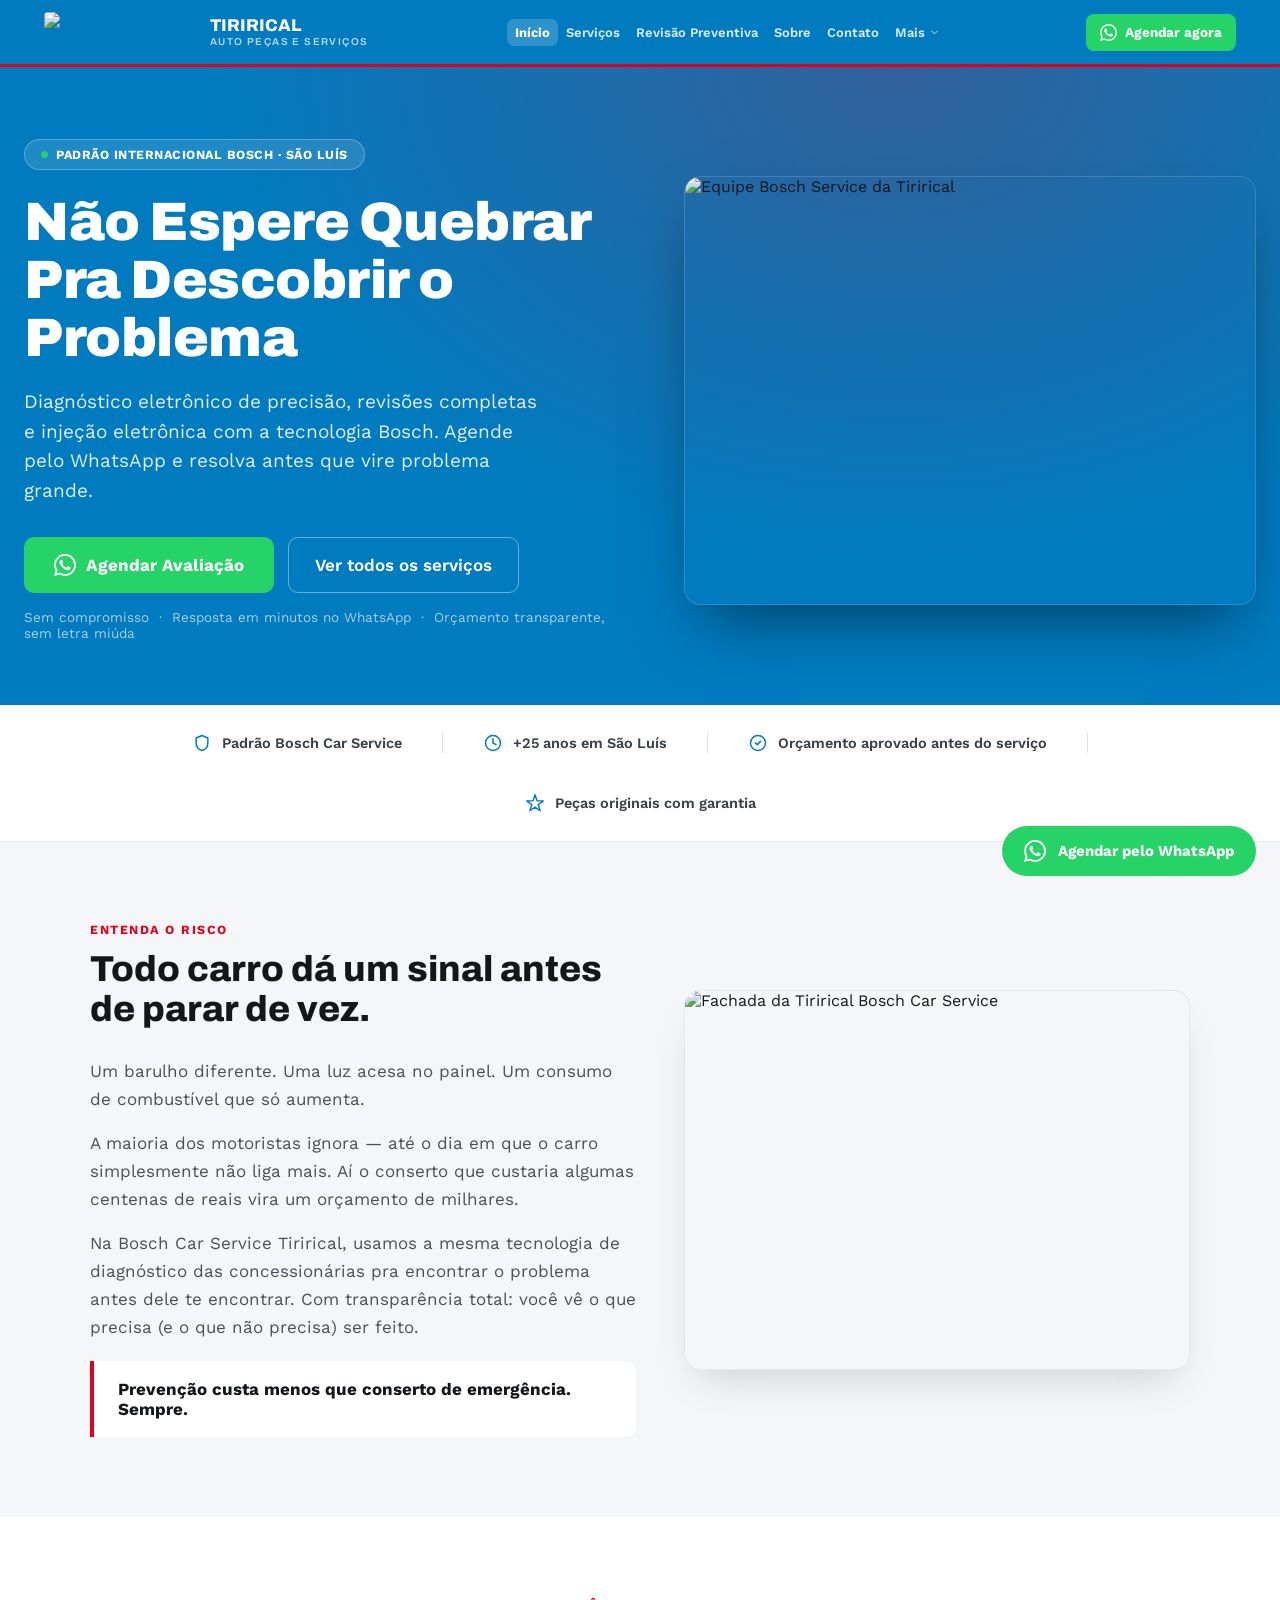
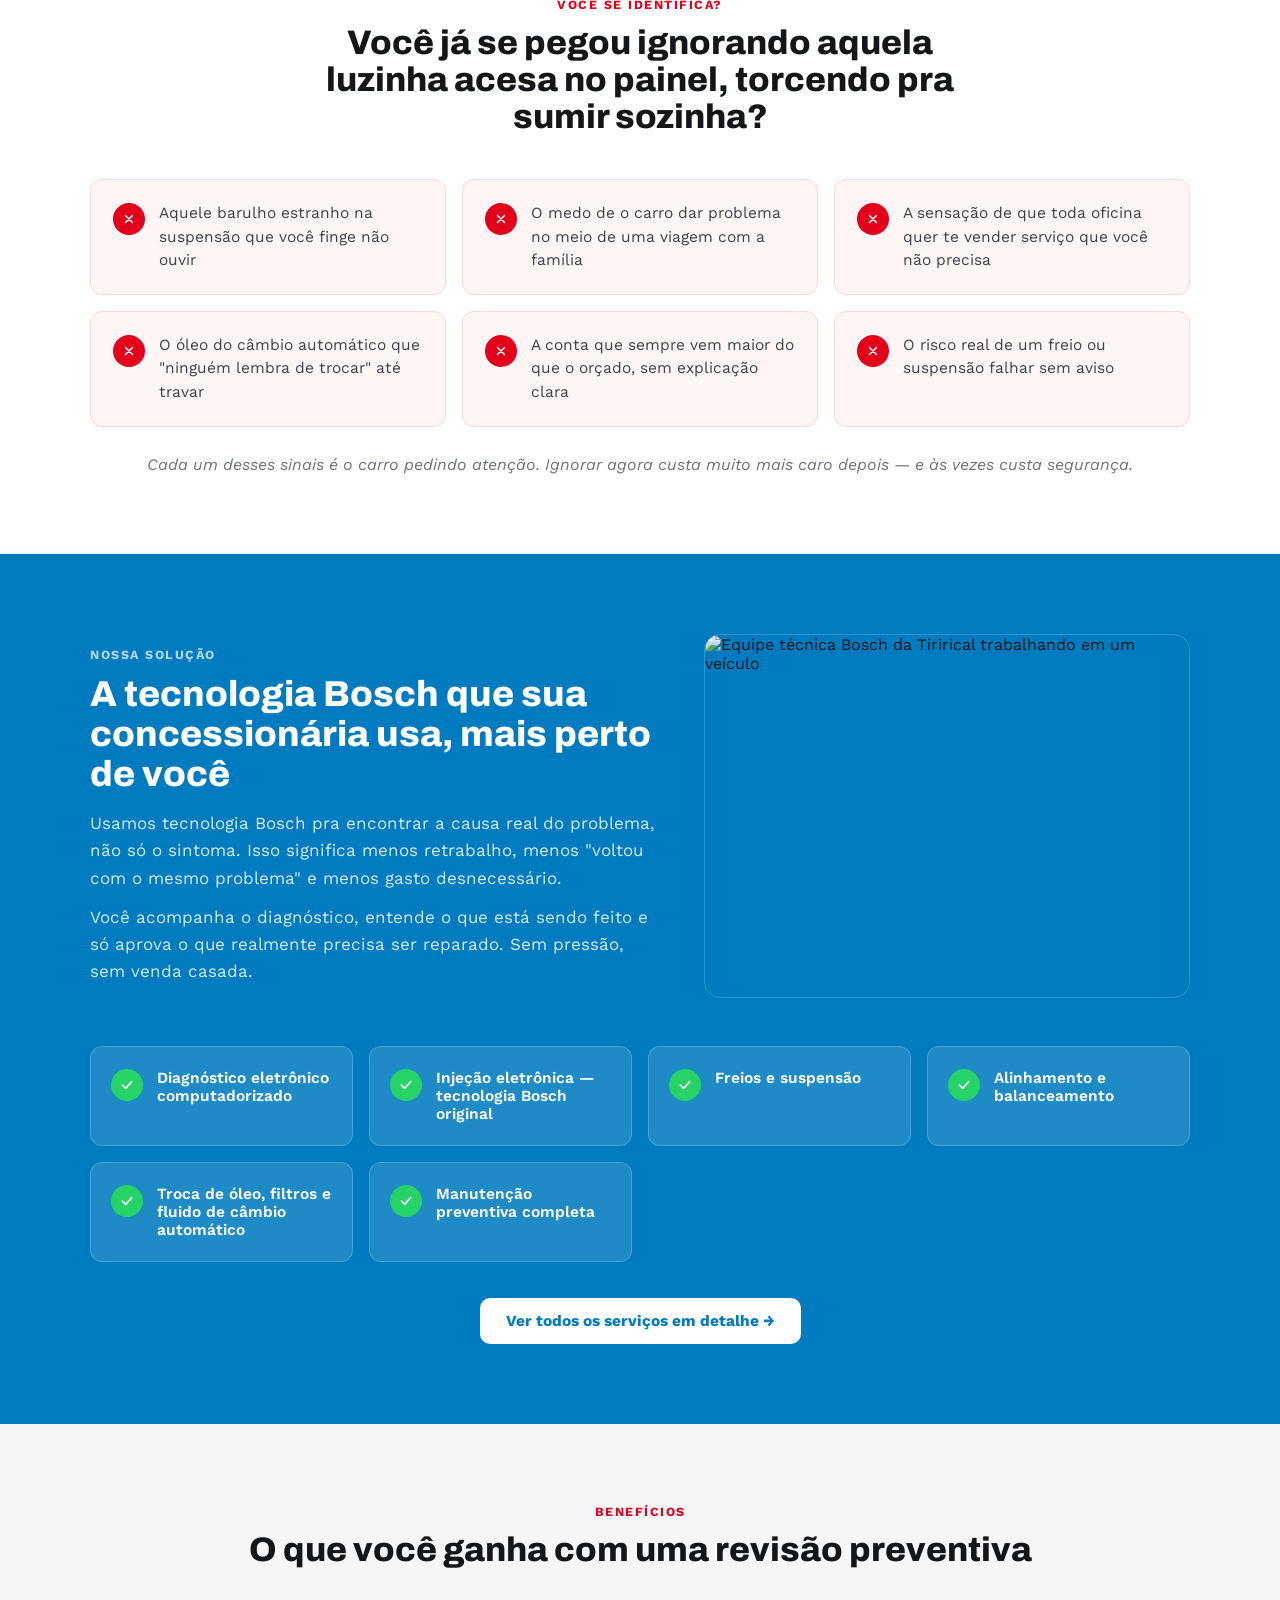
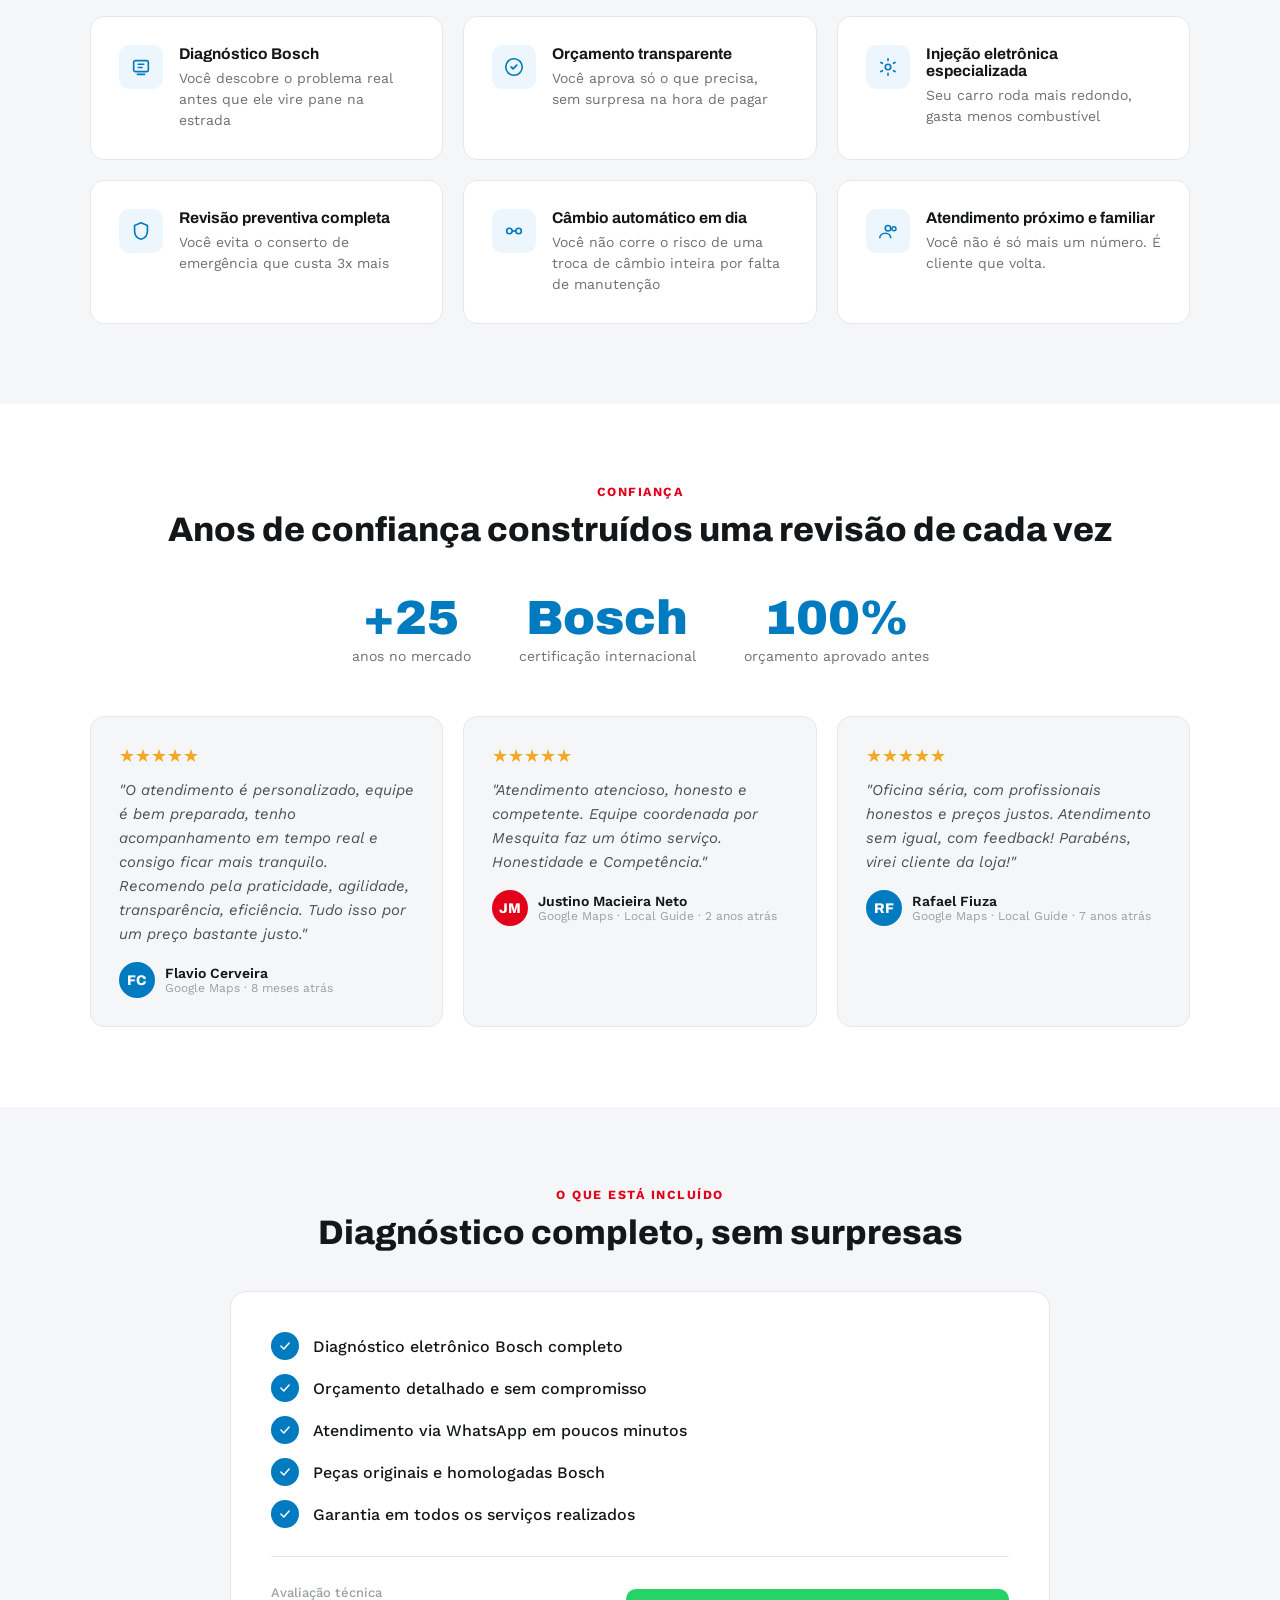
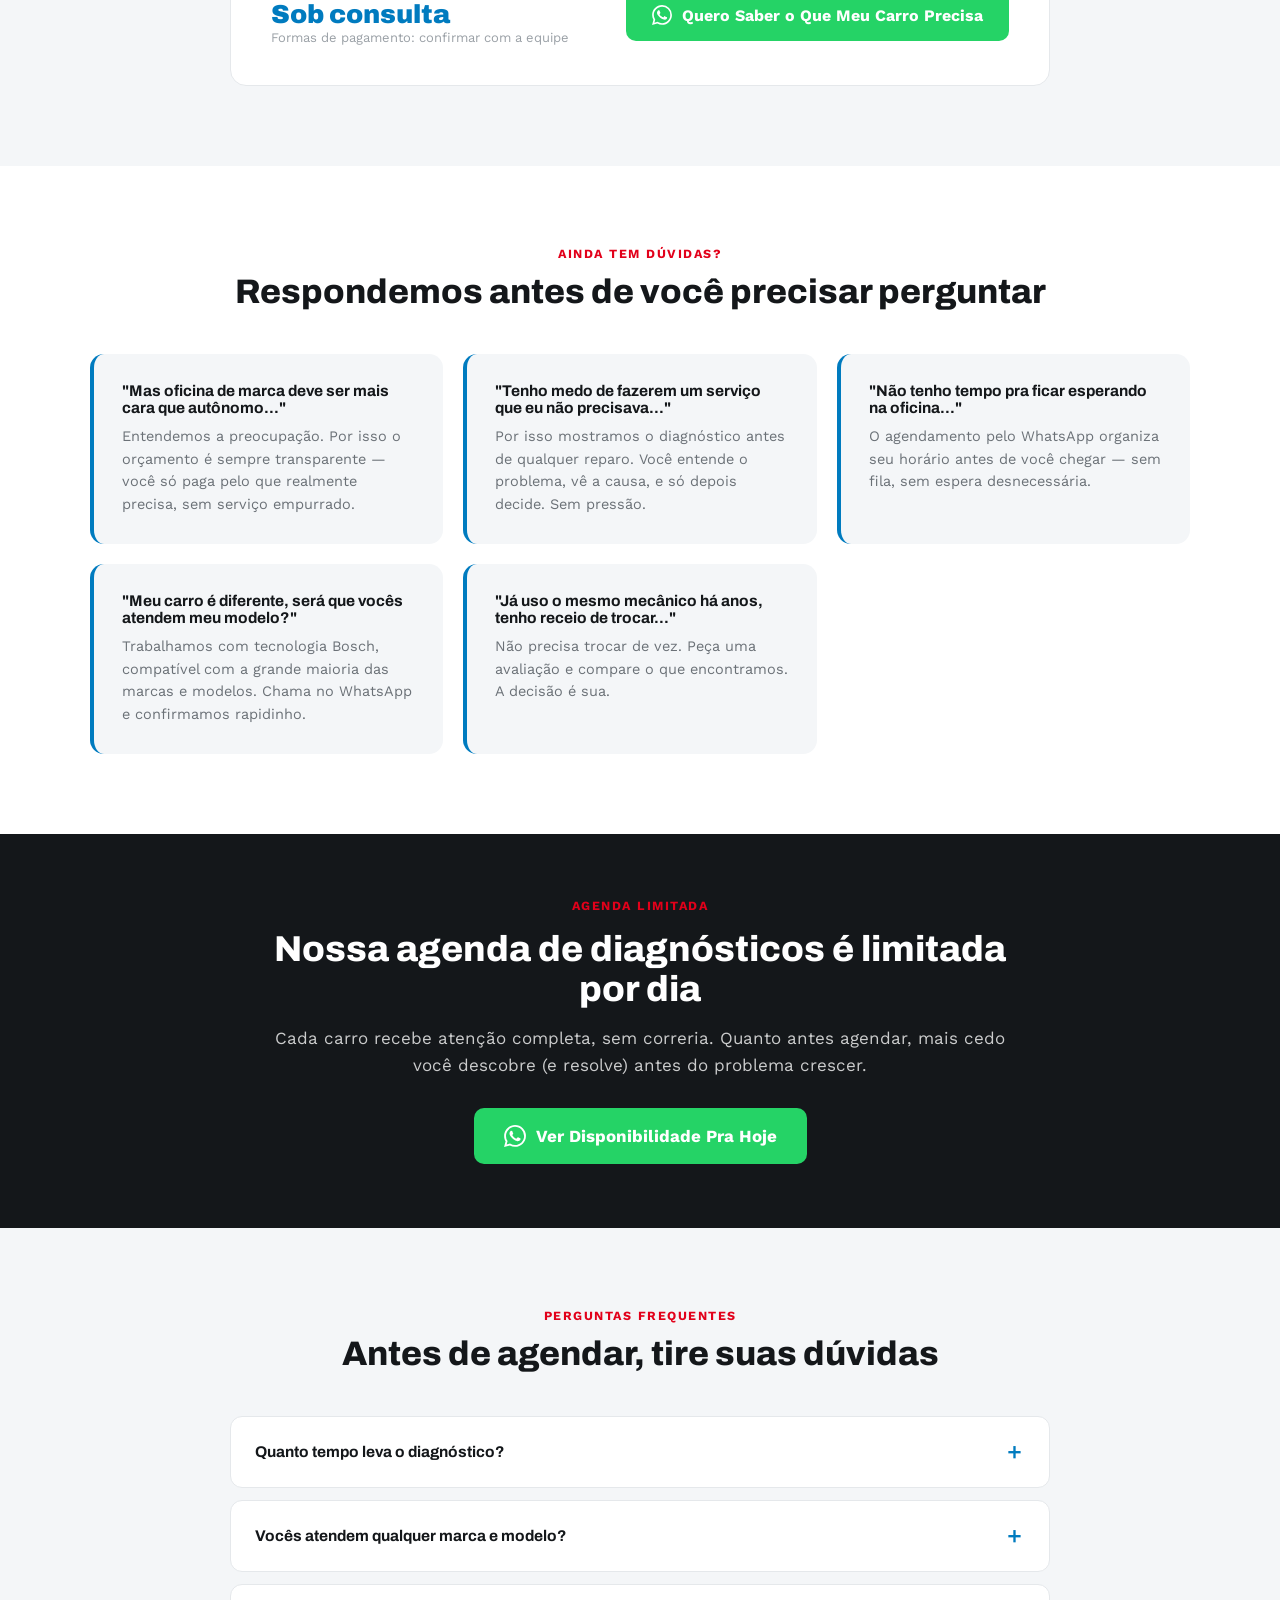
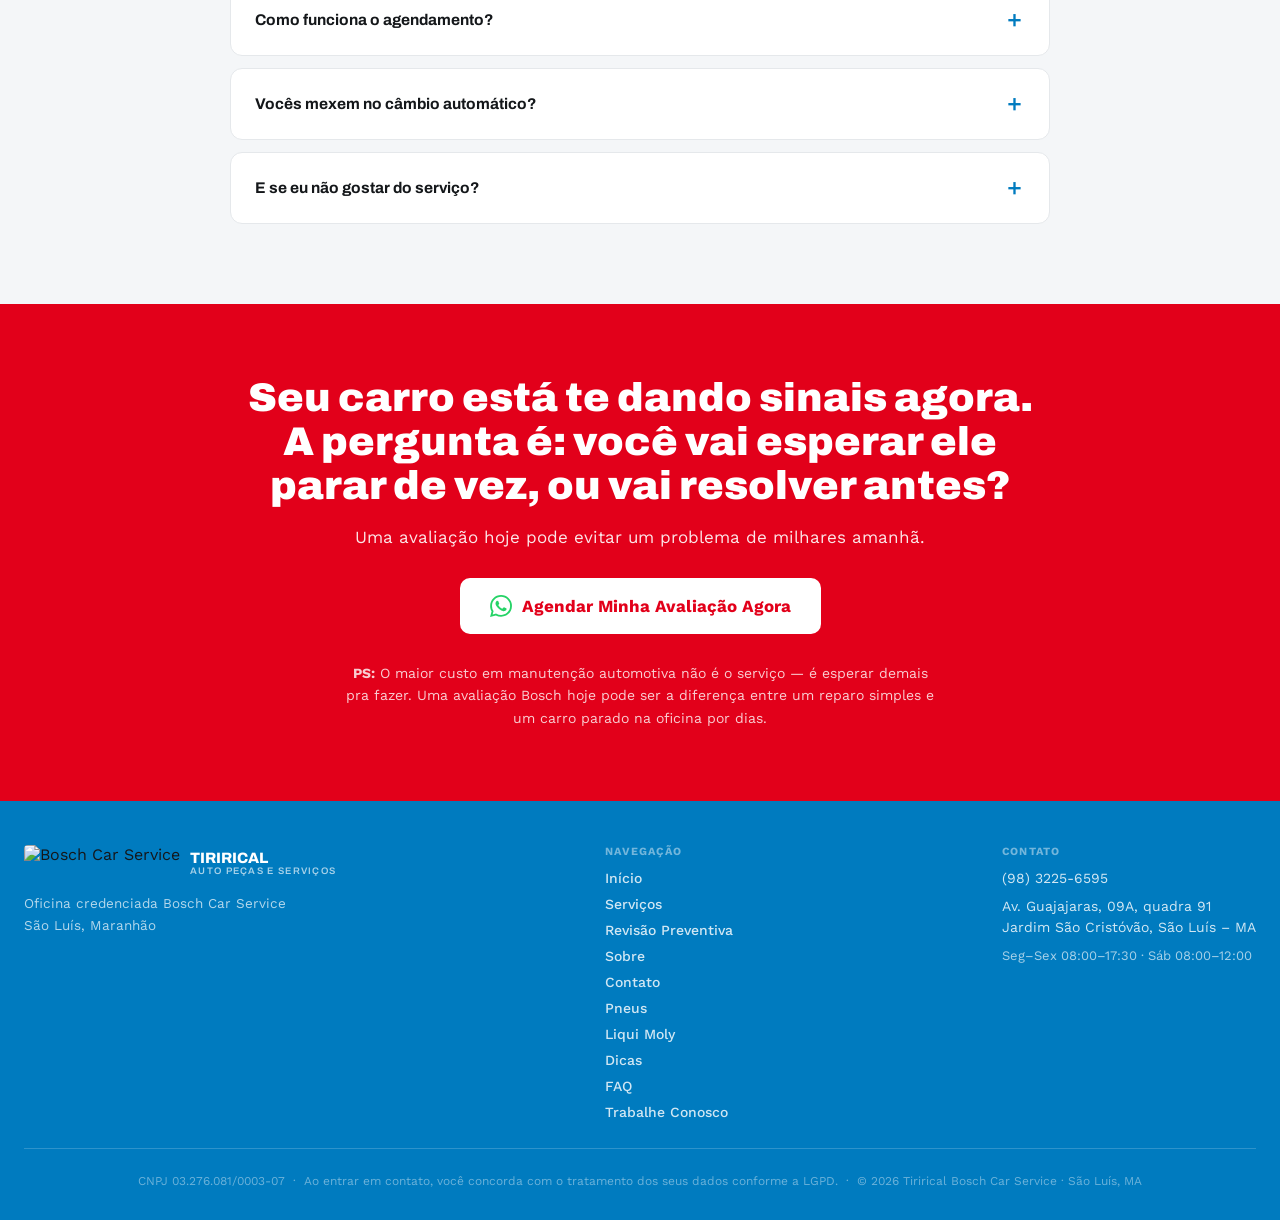
==== commit 9f9e4773: "Fix mobile menu always open (remove inline display:flex override)" ====
--- a/index.html
+++ b/index.html
@@ -49,32 +49,32 @@
       </a>
       <nav class="desktop-nav" style="display:flex;align-items:center;gap:0px">
         <a href="index.html" style="font-size:13px;font-weight:700;color:#fff;padding:6px 8px;border-radius:7px;background:rgba(255,255,255,0.18)">Início</a>
-        <a href="servicos.html" style="font-size:13px;font-weight:600;color:rgba(255,255,255,0.85);padding:6px 8px;border-radius:7px" style-hover="background:rgba(255,255,255,0.15)">Serviços</a>
-        <a href="revisao.html" style="font-size:13px;font-weight:600;color:rgba(255,255,255,0.85);padding:6px 8px;border-radius:7px" style-hover="background:rgba(255,255,255,0.15)">Revisão Preventiva</a>
-        <a href="sobre.html" style="font-size:13px;font-weight:600;color:rgba(255,255,255,0.85);padding:6px 8px;border-radius:7px" style-hover="background:rgba(255,255,255,0.15)">Sobre</a>
-        <a href="contato.html" style="font-size:13px;font-weight:600;color:rgba(255,255,255,0.85);padding:6px 8px;border-radius:7px" style-hover="background:rgba(255,255,255,0.15)">Contato</a>
+        <a href="servicos.html" style="font-size:13px;font-weight:600;color:rgba(255,255,255,0.85);padding:6px 8px;border-radius:7px">Serviços</a>
+        <a href="revisao.html" style="font-size:13px;font-weight:600;color:rgba(255,255,255,0.85);padding:6px 8px;border-radius:7px">Revisão Preventiva</a>
+        <a href="sobre.html" style="font-size:13px;font-weight:600;color:rgba(255,255,255,0.85);padding:6px 8px;border-radius:7px">Sobre</a>
+        <a href="contato.html" style="font-size:13px;font-weight:600;color:rgba(255,255,255,0.85);padding:6px 8px;border-radius:7px">Contato</a>
         <div class="nav-more">
           <span style="font-size:13px;font-weight:600;color:rgba(255,255,255,0.85);padding:6px 8px;border-radius:7px;display:flex;align-items:center;gap:4px;cursor:pointer;user-select:none">Mais <svg width="11" height="11" viewBox="0 0 24 24" fill="none"><path d="M6 9l6 6 6-6" stroke="currentColor" stroke-width="2" stroke-linecap="round"></path></svg></span>
           <div class="nav-more-panel">
-          <a href="pneus.html" style="display:block;font-size:13.5px;font-weight:500;color:rgba(255,255,255,0.85);padding:9px 12px;border-radius:6px;white-space:nowrap" style-hover="background:rgba(255,255,255,0.15)">Pneus</a>
-          <a href="liquimoly.html" style="display:block;font-size:13.5px;font-weight:500;color:rgba(255,255,255,0.85);padding:9px 12px;border-radius:6px;white-space:nowrap" style-hover="background:rgba(255,255,255,0.15)">Liqui Moly</a>
-          <a href="dicas.html" style="display:block;font-size:13.5px;font-weight:500;color:rgba(255,255,255,0.85);padding:9px 12px;border-radius:6px;white-space:nowrap" style-hover="background:rgba(255,255,255,0.15)">Dicas</a>
-          <a href="faq.html" style="display:block;font-size:13.5px;font-weight:500;color:rgba(255,255,255,0.85);padding:9px 12px;border-radius:6px;white-space:nowrap" style-hover="background:rgba(255,255,255,0.15)">FAQ</a>
-          <a href="trabalhe-conosco.html" style="display:block;font-size:13.5px;font-weight:500;color:rgba(255,255,255,0.85);padding:9px 12px;border-radius:6px;white-space:nowrap" style-hover="background:rgba(255,255,255,0.15)">Trabalhe Conosco</a>
+          <a href="pneus.html" style="display:block;font-size:13.5px;font-weight:500;color:rgba(255,255,255,0.85);padding:9px 12px;border-radius:6px;white-space:nowrap">Pneus</a>
+          <a href="liquimoly.html" style="display:block;font-size:13.5px;font-weight:500;color:rgba(255,255,255,0.85);padding:9px 12px;border-radius:6px;white-space:nowrap">Liqui Moly</a>
+          <a href="dicas.html" style="display:block;font-size:13.5px;font-weight:500;color:rgba(255,255,255,0.85);padding:9px 12px;border-radius:6px;white-space:nowrap">Dicas</a>
+          <a href="faq.html" style="display:block;font-size:13.5px;font-weight:500;color:rgba(255,255,255,0.85);padding:9px 12px;border-radius:6px;white-space:nowrap">FAQ</a>
+          <a href="trabalhe-conosco.html" style="display:block;font-size:13.5px;font-weight:500;color:rgba(255,255,255,0.85);padding:9px 12px;border-radius:6px;white-space:nowrap">Trabalhe Conosco</a>
           </div>
         </div>
       </nav>
       <button onclick="document.getElementById('mobileMenuPanel').classList.toggle('open')" class="mobile-menu-btn" style="width:40px;height:40px;border-radius:8px;background:rgba(255,255,255,0.15);align-items:center;justify-content:center;border:none;cursor:pointer;flex-shrink:0">
         <svg width="20" height="20" viewBox="0 0 24 24" fill="none"><path d="M4 6h16M4 12h16M4 18h16" stroke="#fff" stroke-width="2" stroke-linecap="round"></path></svg>
       </button>
-      <a href="https://wa.me/559832256595?text=Vim%20do%20site.%20Gostaria%20de%20agendar%20uma%20avalia%C3%A7%C3%A3o." target="_blank" rel="noopener" style="display:flex;align-items:center;gap:8px;background:#25D366;color:#fff;font-weight:700;font-size:13.5px;padding:10px 14px;border-radius:8px;white-space:nowrap;flex-shrink:0;text-decoration:none" style-hover="background:#1DA851">
+      <a href="https://wa.me/559832256595?text=Vim%20do%20site.%20Gostaria%20de%20agendar%20uma%20avalia%C3%A7%C3%A3o." target="_blank" rel="noopener" style="display:flex;align-items:center;gap:8px;background:#25D366;color:#fff;font-weight:700;font-size:13.5px;padding:10px 14px;border-radius:8px;white-space:nowrap;flex-shrink:0;text-decoration:none">
         <svg width="17" height="17" viewBox="0 0 24 24" fill="#fff"><path d="M17.472 14.382c-.297-.149-1.758-.867-2.03-.967-.273-.099-.471-.148-.67.15-.197.297-.767.966-.94 1.164-.173.199-.347.223-.644.075-.297-.15-1.255-.463-2.39-1.475-.883-.788-1.48-1.761-1.653-2.059-.173-.297-.018-.458.13-.606.134-.133.298-.347.446-.52.149-.174.198-.298.298-.497.099-.198.05-.371-.025-.52-.075-.149-.669-1.612-.916-2.207-.242-.579-.487-.5-.669-.51-.173-.008-.371-.01-.57-.01-.198 0-.52.074-.792.372-.272.297-1.04 1.016-1.04 2.479 0 1.462 1.065 2.875 1.213 3.074.149.198 2.096 3.2 5.077 4.487.709.306 1.262.489 1.694.625.712.227 1.36.195 1.871.118.571-.085 1.758-.719 2.006-1.413.248-.694.248-1.289.173-1.413-.074-.124-.272-.198-.57-.347m-5.421 7.403h-.004a9.87 9.87 0 01-5.031-1.378l-.361-.214-3.741.982.998-3.648-.235-.374a9.86 9.86 0 01-1.51-5.26c.001-5.45 4.436-9.884 9.888-9.884 2.64 0 5.122 1.03 6.988 2.898a9.825 9.825 0 012.893 6.994c-.003 5.45-4.437 9.884-9.885 9.884m8.413-18.297A11.815 11.815 0 0012.05 0C5.495 0 .16 5.335.157 11.892c0 2.096.547 4.142 1.588 5.945L.057 24l6.305-1.654a11.882 11.882 0 005.683 1.448h.005c6.554 0 11.89-5.335 11.893-11.893a11.821 11.821 0 00-3.48-8.413Z"></path></svg>
         Agendar agora
       </a>
     </div>
   </header>
 
-  <div id="mobileMenuPanel" class="mobile-menu-panel" style="background:#005C8F;padding:14px 24px 18px;display:flex;flex-direction:column;gap:4px;border-top:1px solid rgba(255,255,255,0.15)">
+  <div id="mobileMenuPanel" class="mobile-menu-panel" style="background:#005C8F;padding:14px 24px 18px;flex-direction:column;gap:4px;border-top:1px solid rgba(255,255,255,0.15)">
       <a href="index.html" style="font-size:14.5px;font-weight:800;color:#fff;padding:10px 8px;border-radius:6px;background:rgba(255,255,255,0.12)">Início</a>
       <a href="servicos.html" style="font-size:14.5px;font-weight:600;color:rgba(255,255,255,0.9);padding:10px 8px;border-radius:6px">Serviços</a>
       <a href="revisao.html" style="font-size:14.5px;font-weight:600;color:rgba(255,255,255,0.9);padding:10px 8px;border-radius:6px">Revisão Preventiva</a>
@@ -86,7 +86,6 @@
       <a href="faq.html" style="font-size:14.5px;font-weight:600;color:rgba(255,255,255,0.9);padding:10px 8px;border-radius:6px">FAQ</a>
       <a href="trabalhe-conosco.html" style="font-size:14.5px;font-weight:600;color:rgba(255,255,255,0.9);padding:10px 8px;border-radius:6px">Trabalhe Conosco</a>
     </div>
-  
 
   <!-- HERO -->
   <section style="background:#007BBF;padding:72px 24px 64px;position:relative;overflow:hidden">
@@ -104,11 +103,11 @@
         Diagnóstico eletrônico de precisão, revisões completas e injeção eletrônica com a tecnologia Bosch. Agende pelo WhatsApp e resolva antes que vire problema grande.
       </p>
       <div style="display:flex;gap:14px;margin-top:32px;flex-wrap:wrap">
-        <a href="https://wa.me/559832256595?text=Vim%20do%20site.%20Gostaria%20de%20agendar%20uma%20avalia%C3%A7%C3%A3o." target="_blank" rel="noopener" style="display:flex;align-items:center;gap:10px;background:#25D366;color:#fff;font-weight:700;font-size:17px;padding:17px 30px;border-radius:10px;text-decoration:none" style-hover="background:#1DA851">
+        <a href="https://wa.me/559832256595?text=Vim%20do%20site.%20Gostaria%20de%20agendar%20uma%20avalia%C3%A7%C3%A3o." target="_blank" rel="noopener" style="display:flex;align-items:center;gap:10px;background:#25D366;color:#fff;font-weight:700;font-size:17px;padding:17px 30px;border-radius:10px;text-decoration:none">
           <svg width="22" height="22" viewBox="0 0 24 24" fill="#fff"><path d="M17.472 14.382c-.297-.149-1.758-.867-2.03-.967-.273-.099-.471-.148-.67.15-.197.297-.767.966-.94 1.164-.173.199-.347.223-.644.075-.297-.15-1.255-.463-2.39-1.475-.883-.788-1.48-1.761-1.653-2.059-.173-.297-.018-.458.13-.606.134-.133.298-.347.446-.52.149-.174.198-.298.298-.497.099-.198.05-.371-.025-.52-.075-.149-.669-1.612-.916-2.207-.242-.579-.487-.5-.669-.51-.173-.008-.371-.01-.57-.01-.198 0-.52.074-.792.372-.272.297-1.04 1.016-1.04 2.479 0 1.462 1.065 2.875 1.213 3.074.149.198 2.096 3.2 5.077 4.487.709.306 1.262.489 1.694.625.712.227 1.36.195 1.871.118.571-.085 1.758-.719 2.006-1.413.248-.694.248-1.289.173-1.413-.074-.124-.272-.198-.57-.347m-5.421 7.403h-.004a9.87 9.87 0 01-5.031-1.378l-.361-.214-3.741.982.998-3.648-.235-.374a9.86 9.86 0 01-1.51-5.26c.001-5.45 4.436-9.884 9.888-9.884 2.64 0 5.122 1.03 6.988 2.898a9.825 9.825 0 012.893 6.994c-.003 5.45-4.437 9.884-9.885 9.884m8.413-18.297A11.815 11.815 0 0012.05 0C5.495 0 .16 5.335.157 11.892c0 2.096.547 4.142 1.588 5.945L.057 24l6.305-1.654a11.882 11.882 0 005.683 1.448h.005c6.554 0 11.89-5.335 11.893-11.893a11.821 11.821 0 00-3.48-8.413Z"></path></svg>
           Agendar Avaliação
         </a>
-        <a href="servicos.html" style="display:flex;align-items:center;gap:8px;background:transparent;border:1.5px solid rgba(255,255,255,0.4);color:#fff;font-weight:600;font-size:17px;padding:17px 26px;border-radius:10px;text-decoration:none" style-hover="border-color:#fff">
+        <a href="servicos.html" style="display:flex;align-items:center;gap:8px;background:transparent;border:1.5px solid rgba(255,255,255,0.4);color:#fff;font-weight:600;font-size:17px;padding:17px 26px;border-radius:10px;text-decoration:none">
           Ver todos os serviços
         </a>
       </div>
@@ -274,7 +273,7 @@
         </div>
       </div>
       <div style="text-align:center;margin-top:36px">
-        <a href="servicos.html" style="display:inline-flex;align-items:center;gap:8px;background:#fff;color:#007BBF;font-weight:700;font-size:15.5px;padding:14px 26px;border-radius:10px;text-decoration:none" style-hover="background:#F0F8FF">Ver todos os serviços em detalhe →</a>
+        <a href="servicos.html" style="display:inline-flex;align-items:center;gap:8px;background:#fff;color:#007BBF;font-weight:700;font-size:15.5px;padding:14px 26px;border-radius:10px;text-decoration:none">Ver todos os serviços em detalhe →</a>
       </div>
     </div>
   </section>
@@ -422,7 +421,7 @@
             <div style="font-family:'Archivo',sans-serif;font-weight:900;font-size:26px;color:#007BBF">Sob consulta</div>
             <div style="font-size:13px;color:#9AA0A6;margin-top:2px">Formas de pagamento: confirmar com a equipe</div>
           </div>
-          <a href="https://wa.me/559832256595?text=Vim%20do%20site.%20Gostaria%20de%20agendar%20uma%20avalia%C3%A7%C3%A3o." target="_blank" rel="noopener" style="display:flex;align-items:center;gap:10px;background:#25D366;color:#fff;font-weight:700;font-size:16px;padding:16px 26px;border-radius:10px;text-decoration:none;flex-shrink:0" style-hover="background:#1DA851">
+          <a href="https://wa.me/559832256595?text=Vim%20do%20site.%20Gostaria%20de%20agendar%20uma%20avalia%C3%A7%C3%A3o." target="_blank" rel="noopener" style="display:flex;align-items:center;gap:10px;background:#25D366;color:#fff;font-weight:700;font-size:16px;padding:16px 26px;border-radius:10px;text-decoration:none;flex-shrink:0">
             <svg width="20" height="20" viewBox="0 0 24 24" fill="#fff"><path d="M17.472 14.382c-.297-.149-1.758-.867-2.03-.967-.273-.099-.471-.148-.67.15-.197.297-.767.966-.94 1.164-.173.199-.347.223-.644.075-.297-.15-1.255-.463-2.39-1.475-.883-.788-1.48-1.761-1.653-2.059-.173-.297-.018-.458.13-.606.134-.133.298-.347.446-.52.149-.174.198-.298.298-.497.099-.198.05-.371-.025-.52-.075-.149-.669-1.612-.916-2.207-.242-.579-.487-.5-.669-.51-.173-.008-.371-.01-.57-.01-.198 0-.52.074-.792.372-.272.297-1.04 1.016-1.04 2.479 0 1.462 1.065 2.875 1.213 3.074.149.198 2.096 3.2 5.077 4.487.709.306 1.262.489 1.694.625.712.227 1.36.195 1.871.118.571-.085 1.758-.719 2.006-1.413.248-.694.248-1.289.173-1.413-.074-.124-.272-.198-.57-.347m-5.421 7.403h-.004a9.87 9.87 0 01-5.031-1.378l-.361-.214-3.741.982.998-3.648-.235-.374a9.86 9.86 0 01-1.51-5.26c.001-5.45 4.436-9.884 9.888-9.884 2.64 0 5.122 1.03 6.988 2.898a9.825 9.825 0 012.893 6.994c-.003 5.45-4.437 9.884-9.885 9.884m8.413-18.297A11.815 11.815 0 0012.05 0C5.495 0 .16 5.335.157 11.892c0 2.096.547 4.142 1.588 5.945L.057 24l6.305-1.654a11.882 11.882 0 005.683 1.448h.005c6.554 0 11.89-5.335 11.893-11.893a11.821 11.821 0 00-3.48-8.413Z"></path></svg>
             Quero Saber o Que Meu Carro Precisa
           </a>
@@ -469,7 +468,7 @@
       <div style="font-size:12.5px;font-weight:700;color:#E2001A;letter-spacing:1.5px;margin-bottom:16px">AGENDA LIMITADA</div>
       <h2 style="font-size:clamp(24px,3vw,36px);font-weight:800;color:#fff;text-wrap:pretty">Nossa agenda de diagnósticos é limitada por dia</h2>
       <p style="margin-top:16px;font-size:17px;color:rgba(255,255,255,0.78);line-height:1.6">Cada carro recebe atenção completa, sem correria. Quanto antes agendar, mais cedo você descobre (e resolve) antes do problema crescer.</p>
-      <a href="https://wa.me/559832256595?text=Vim%20do%20site.%20Gostaria%20de%20agendar%20uma%20avalia%C3%A7%C3%A3o." target="_blank" rel="noopener" style="display:inline-flex;align-items:center;gap:10px;background:#25D366;color:#fff;font-weight:700;font-size:17px;padding:17px 30px;border-radius:10px;margin-top:28px;text-decoration:none" style-hover="background:#1DA851">
+      <a href="https://wa.me/559832256595?text=Vim%20do%20site.%20Gostaria%20de%20agendar%20uma%20avalia%C3%A7%C3%A3o." target="_blank" rel="noopener" style="display:inline-flex;align-items:center;gap:10px;background:#25D366;color:#fff;font-weight:700;font-size:17px;padding:17px 30px;border-radius:10px;margin-top:28px;text-decoration:none">
         <svg width="22" height="22" viewBox="0 0 24 24" fill="#fff"><path d="M17.472 14.382c-.297-.149-1.758-.867-2.03-.967-.273-.099-.471-.148-.67.15-.197.297-.767.966-.94 1.164-.173.199-.347.223-.644.075-.297-.15-1.255-.463-2.39-1.475-.883-.788-1.48-1.761-1.653-2.059-.173-.297-.018-.458.13-.606.134-.133.298-.347.446-.52.149-.174.198-.298.298-.497.099-.198.05-.371-.025-.52-.075-.149-.669-1.612-.916-2.207-.242-.579-.487-.5-.669-.51-.173-.008-.371-.01-.57-.01-.198 0-.52.074-.792.372-.272.297-1.04 1.016-1.04 2.479 0 1.462 1.065 2.875 1.213 3.074.149.198 2.096 3.2 5.077 4.487.709.306 1.262.489 1.694.625.712.227 1.36.195 1.871.118.571-.085 1.758-.719 2.006-1.413.248-.694.248-1.289.173-1.413-.074-.124-.272-.198-.57-.347m-5.421 7.403h-.004a9.87 9.87 0 01-5.031-1.378l-.361-.214-3.741.982.998-3.648-.235-.374a9.86 9.86 0 01-1.51-5.26c.001-5.45 4.436-9.884 9.888-9.884 2.64 0 5.122 1.03 6.988 2.898a9.825 9.825 0 012.893 6.994c-.003 5.45-4.437 9.884-9.885 9.884m8.413-18.297A11.815 11.815 0 0012.05 0C5.495 0 .16 5.335.157 11.892c0 2.096.547 4.142 1.588 5.945L.057 24l6.305-1.654a11.882 11.882 0 005.683 1.448h.005c6.554 0 11.89-5.335 11.893-11.893a11.821 11.821 0 00-3.48-8.413Z"></path></svg>
         Ver Disponibilidade Pra Hoje
       </a>
@@ -533,7 +532,7 @@
     <div style="max-width:800px;margin:0 auto;text-align:center">
       <h2 style="font-size:clamp(26px,3.4vw,40px);font-weight:900;color:#fff;text-wrap:pretty;line-height:1.1">Seu carro está te dando sinais agora. A pergunta é: você vai esperar ele parar de vez, ou vai resolver antes?</h2>
       <p style="margin-top:16px;font-size:17px;color:rgba(255,255,255,0.9);line-height:1.55">Uma avaliação hoje pode evitar um problema de milhares amanhã.</p>
-      <a href="https://wa.me/559832256595?text=Vim%20do%20site.%20Gostaria%20de%20agendar%20uma%20avalia%C3%A7%C3%A3o." target="_blank" rel="noopener" style="display:inline-flex;align-items:center;gap:10px;background:#fff;color:#E2001A;font-weight:700;font-size:17px;padding:17px 30px;border-radius:10px;margin-top:28px;text-decoration:none" style-hover="background:#FFF0F0">
+      <a href="https://wa.me/559832256595?text=Vim%20do%20site.%20Gostaria%20de%20agendar%20uma%20avalia%C3%A7%C3%A3o." target="_blank" rel="noopener" style="display:inline-flex;align-items:center;gap:10px;background:#fff;color:#E2001A;font-weight:700;font-size:17px;padding:17px 30px;border-radius:10px;margin-top:28px;text-decoration:none">
         <svg width="22" height="22" viewBox="0 0 24 24" fill="#25D366"><path d="M17.472 14.382c-.297-.149-1.758-.867-2.03-.967-.273-.099-.471-.148-.67.15-.197.297-.767.966-.94 1.164-.173.199-.347.223-.644.075-.297-.15-1.255-.463-2.39-1.475-.883-.788-1.48-1.761-1.653-2.059-.173-.297-.018-.458.13-.606.134-.133.298-.347.446-.52.149-.174.198-.298.298-.497.099-.198.05-.371-.025-.52-.075-.149-.669-1.612-.916-2.207-.242-.579-.487-.5-.669-.51-.173-.008-.371-.01-.57-.01-.198 0-.52.074-.792.372-.272.297-1.04 1.016-1.04 2.479 0 1.462 1.065 2.875 1.213 3.074.149.198 2.096 3.2 5.077 4.487.709.306 1.262.489 1.694.625.712.227 1.36.195 1.871.118.571-.085 1.758-.719 2.006-1.413.248-.694.248-1.289.173-1.413-.074-.124-.272-.198-.57-.347m-5.421 7.403h-.004a9.87 9.87 0 01-5.031-1.378l-.361-.214-3.741.982.998-3.648-.235-.374a9.86 9.86 0 01-1.51-5.26c.001-5.45 4.436-9.884 9.888-9.884 2.64 0 5.122 1.03 6.988 2.898a9.825 9.825 0 012.893 6.994c-.003 5.45-4.437 9.884-9.885 9.884m8.413-18.297A11.815 11.815 0 0012.05 0C5.495 0 .16 5.335.157 11.892c0 2.096.547 4.142 1.588 5.945L.057 24l6.305-1.654a11.882 11.882 0 005.683 1.448h.005c6.554 0 11.89-5.335 11.893-11.893a11.821 11.821 0 00-3.48-8.413Z"></path></svg>
         Agendar Minha Avaliação Agora
       </a>
@@ -554,16 +553,16 @@
         </div>
         <nav style="display:flex;flex-direction:column;gap:10px">
           <div style="font-size:11px;font-weight:700;color:rgba(255,255,255,0.45);letter-spacing:1.2px;margin-bottom:2px">NAVEGAÇÃO</div>
-          <a href="index.html" style="font-size:14px;color:rgba(255,255,255,0.82);font-weight:500;text-decoration:none" style-hover="color:#fff">Início</a>
-          <a href="servicos.html" style="font-size:14px;color:rgba(255,255,255,0.82);font-weight:500;text-decoration:none" style-hover="color:#fff">Serviços</a>
-          <a href="revisao.html" style="font-size:14px;color:rgba(255,255,255,0.82);font-weight:500;text-decoration:none" style-hover="color:#fff">Revisão Preventiva</a>
-          <a href="sobre.html" style="font-size:14px;color:rgba(255,255,255,0.82);font-weight:500;text-decoration:none" style-hover="color:#fff">Sobre</a>
-          <a href="contato.html" style="font-size:14px;color:rgba(255,255,255,0.82);font-weight:500;text-decoration:none" style-hover="color:#fff">Contato</a>
-          <a href="pneus.html" style="font-size:14px;color:rgba(255,255,255,0.82);font-weight:500;text-decoration:none" style-hover="color:#fff">Pneus</a>
-          <a href="liquimoly.html" style="font-size:14px;color:rgba(255,255,255,0.82);font-weight:500;text-decoration:none" style-hover="color:#fff">Liqui Moly</a>
-          <a href="dicas.html" style="font-size:14px;color:rgba(255,255,255,0.82);font-weight:500;text-decoration:none" style-hover="color:#fff">Dicas</a>
-          <a href="faq.html" style="font-size:14px;color:rgba(255,255,255,0.82);font-weight:500;text-decoration:none" style-hover="color:#fff">FAQ</a>
-          <a href="trabalhe-conosco.html" style="font-size:14px;color:rgba(255,255,255,0.82);font-weight:500;text-decoration:none" style-hover="color:#fff">Trabalhe Conosco</a>
+          <a href="index.html" style="font-size:14px;color:rgba(255,255,255,0.82);font-weight:500;text-decoration:none">Início</a>
+          <a href="servicos.html" style="font-size:14px;color:rgba(255,255,255,0.82);font-weight:500;text-decoration:none">Serviços</a>
+          <a href="revisao.html" style="font-size:14px;color:rgba(255,255,255,0.82);font-weight:500;text-decoration:none">Revisão Preventiva</a>
+          <a href="sobre.html" style="font-size:14px;color:rgba(255,255,255,0.82);font-weight:500;text-decoration:none">Sobre</a>
+          <a href="contato.html" style="font-size:14px;color:rgba(255,255,255,0.82);font-weight:500;text-decoration:none">Contato</a>
+          <a href="pneus.html" style="font-size:14px;color:rgba(255,255,255,0.82);font-weight:500;text-decoration:none">Pneus</a>
+          <a href="liquimoly.html" style="font-size:14px;color:rgba(255,255,255,0.82);font-weight:500;text-decoration:none">Liqui Moly</a>
+          <a href="dicas.html" style="font-size:14px;color:rgba(255,255,255,0.82);font-weight:500;text-decoration:none">Dicas</a>
+          <a href="faq.html" style="font-size:14px;color:rgba(255,255,255,0.82);font-weight:500;text-decoration:none">FAQ</a>
+          <a href="trabalhe-conosco.html" style="font-size:14px;color:rgba(255,255,255,0.82);font-weight:500;text-decoration:none">Trabalhe Conosco</a>
         </nav>
         <div style="display:flex;flex-direction:column;gap:10px">
           <div style="font-size:11px;font-weight:700;color:rgba(255,255,255,0.45);letter-spacing:1.2px;margin-bottom:2px">CONTATO</div>
@@ -577,7 +576,7 @@
   </footer>
 
   <!-- FLOATING WA -->
-  <a href="https://wa.me/559832256595?text=Vim%20do%20site.%20Gostaria%20de%20agendar%20uma%20avalia%C3%A7%C3%A3o." target="_blank" rel="noopener" style="position:fixed;bottom:24px;right:24px;z-index:60;display:flex;align-items:center;gap:12px;background:#25D366;color:#fff;font-family:'Work Sans',sans-serif;font-weight:700;font-size:15px;padding:14px 22px;border-radius:100px;animation:floatPulse 2.8s infinite;text-decoration:none" style-hover="background:#1DA851;transform:translateY(-2px)">
+  <a href="https://wa.me/559832256595?text=Vim%20do%20site.%20Gostaria%20de%20agendar%20uma%20avalia%C3%A7%C3%A3o." target="_blank" rel="noopener" style="position:fixed;bottom:24px;right:24px;z-index:60;display:flex;align-items:center;gap:12px;background:#25D366;color:#fff;font-family:'Work Sans',sans-serif;font-weight:700;font-size:15px;padding:14px 22px;border-radius:100px;animation:floatPulse 2.8s infinite;text-decoration:none">
     <svg width="22" height="22" viewBox="0 0 24 24" fill="#fff"><path d="M17.472 14.382c-.297-.149-1.758-.867-2.03-.967-.273-.099-.471-.148-.67.15-.197.297-.767.966-.94 1.164-.173.199-.347.223-.644.075-.297-.15-1.255-.463-2.39-1.475-.883-.788-1.48-1.761-1.653-2.059-.173-.297-.018-.458.13-.606.134-.133.298-.347.446-.52.149-.174.198-.298.298-.497.099-.198.05-.371-.025-.52-.075-.149-.669-1.612-.916-2.207-.242-.579-.487-.5-.669-.51-.173-.008-.371-.01-.57-.01-.198 0-.52.074-.792.372-.272.297-1.04 1.016-1.04 2.479 0 1.462 1.065 2.875 1.213 3.074.149.198 2.096 3.2 5.077 4.487.709.306 1.262.489 1.694.625.712.227 1.36.195 1.871.118.571-.085 1.758-.719 2.006-1.413.248-.694.248-1.289.173-1.413-.074-.124-.272-.198-.57-.347m-5.421 7.403h-.004a9.87 9.87 0 01-5.031-1.378l-.361-.214-3.741.982.998-3.648-.235-.374a9.86 9.86 0 01-1.51-5.26c.001-5.45 4.436-9.884 9.888-9.884 2.64 0 5.122 1.03 6.988 2.898a9.825 9.825 0 012.893 6.994c-.003 5.45-4.437 9.884-9.885 9.884m8.413-18.297A11.815 11.815 0 0012.05 0C5.495 0 .16 5.335.157 11.892c0 2.096.547 4.142 1.588 5.945L.057 24l6.305-1.654a11.882 11.882 0 005.683 1.448h.005c6.554 0 11.89-5.335 11.893-11.893a11.821 11.821 0 00-3.48-8.413Z"></path></svg>
     Agendar pelo WhatsApp
   </a>
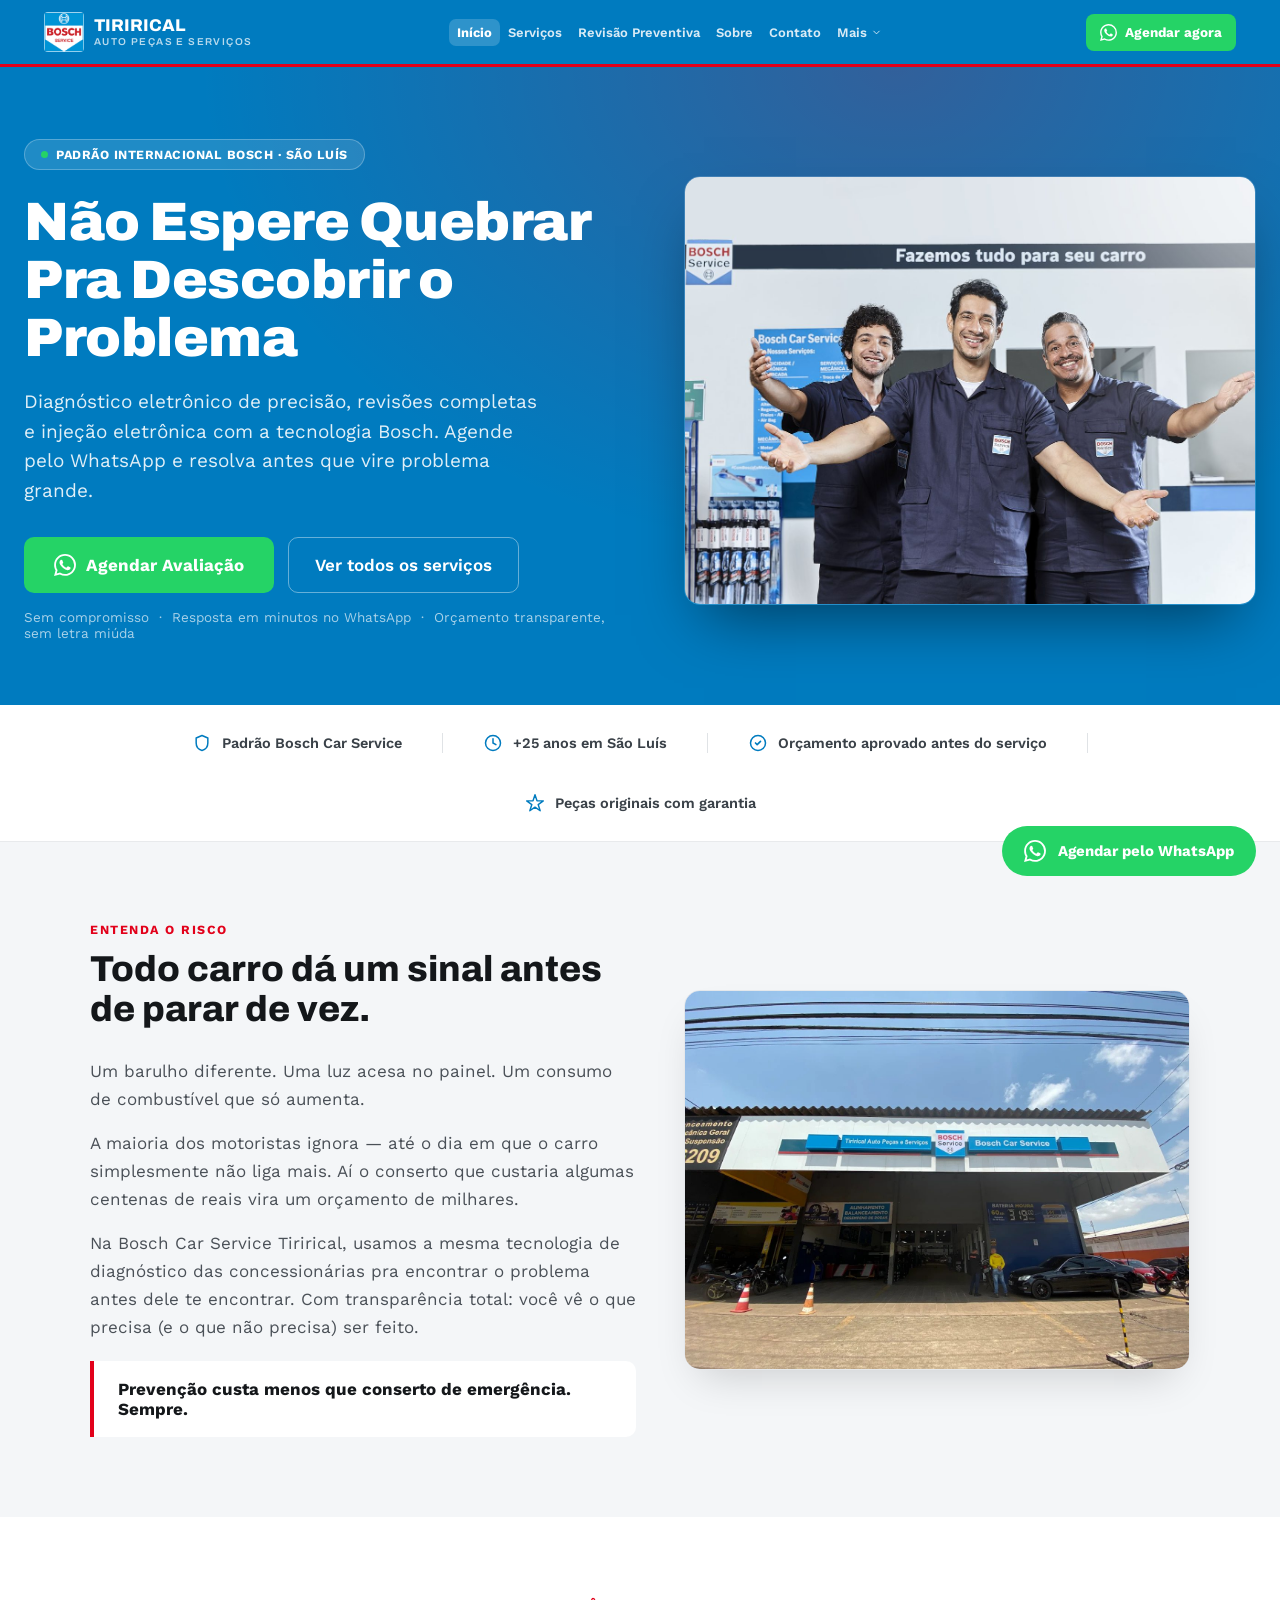
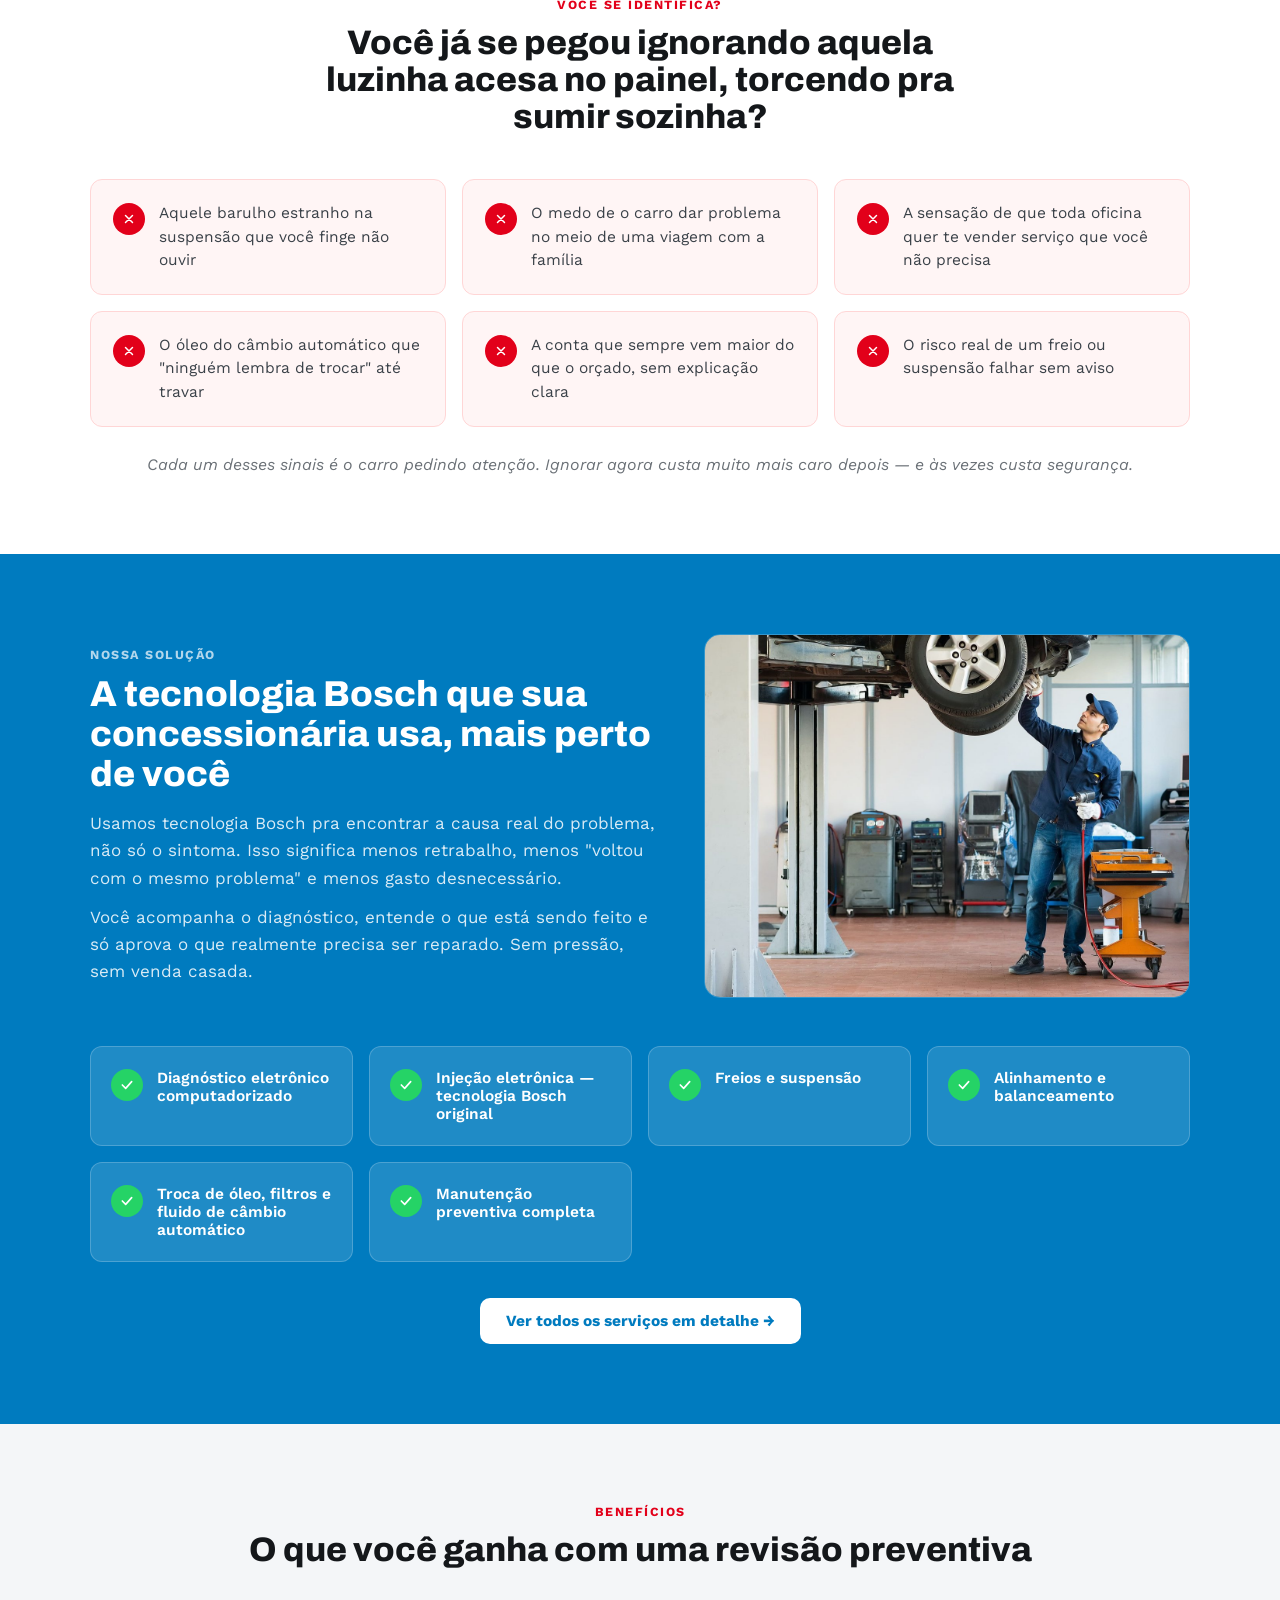
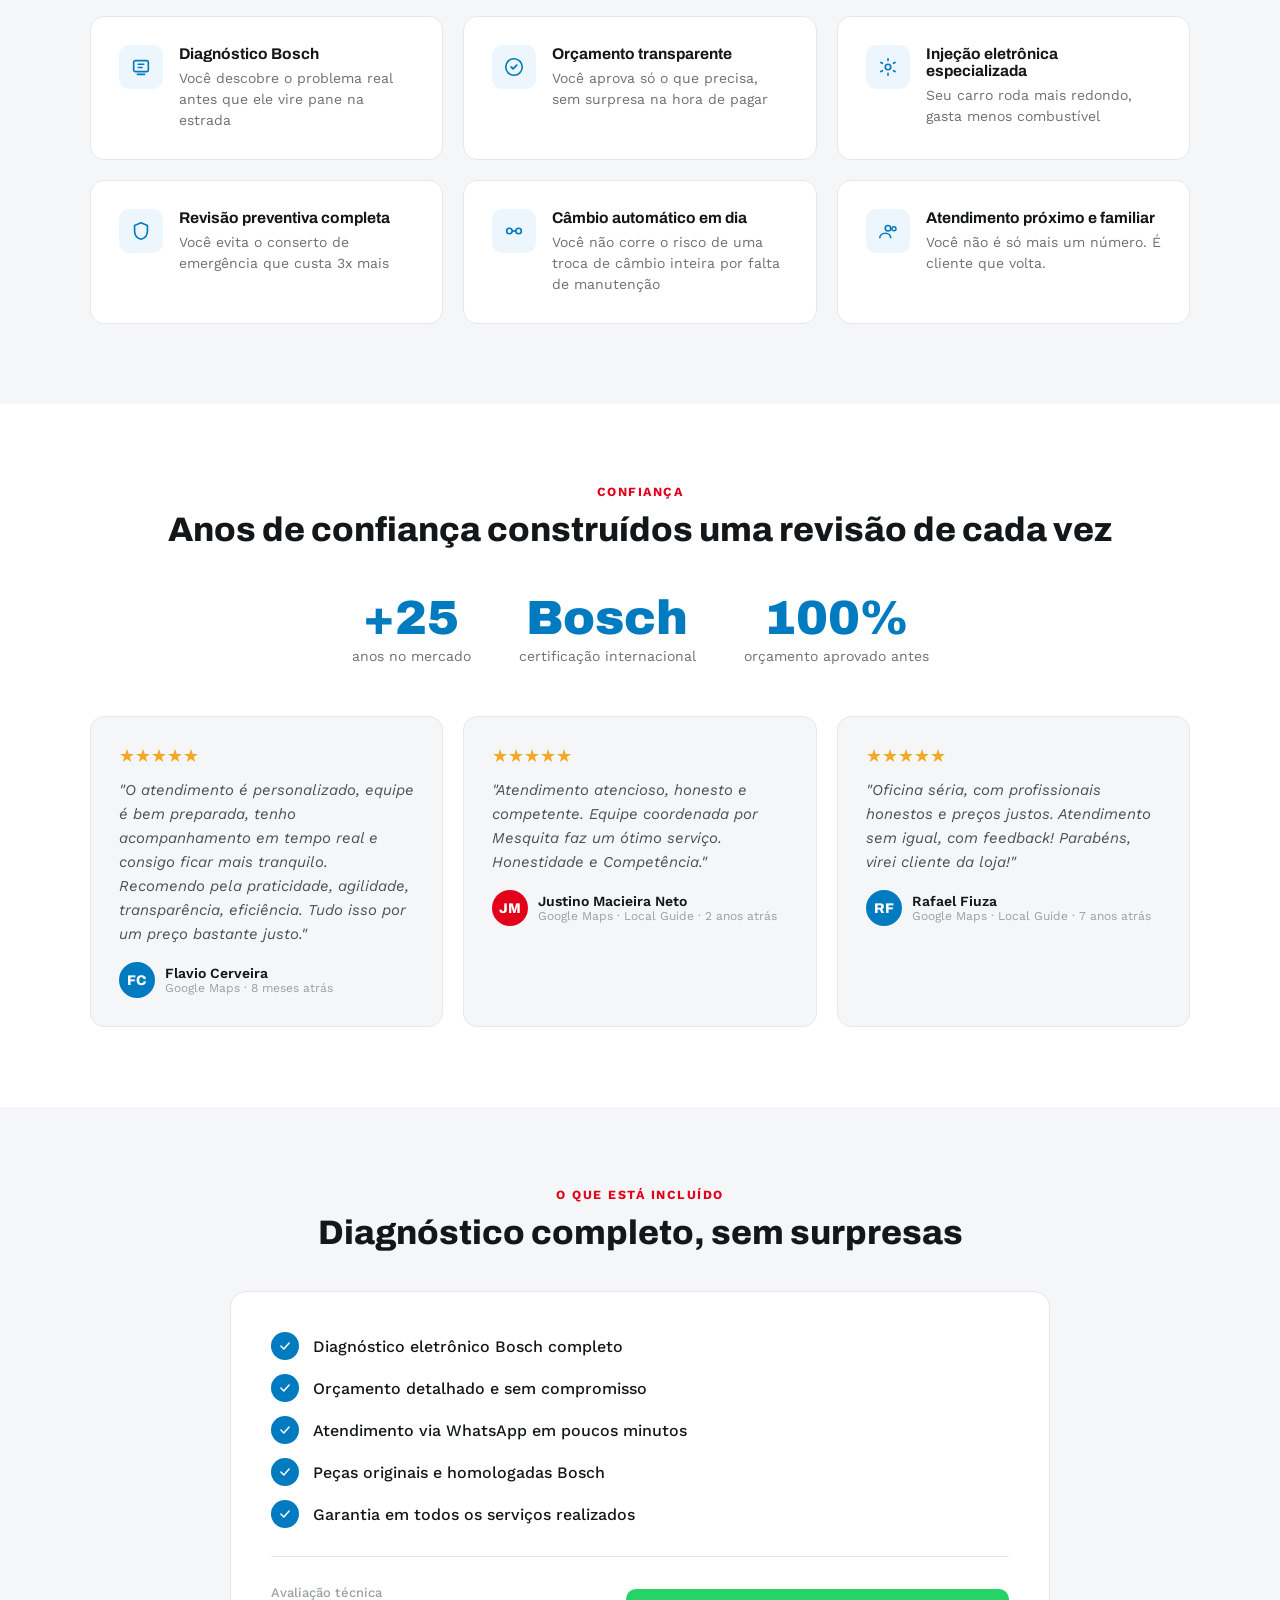
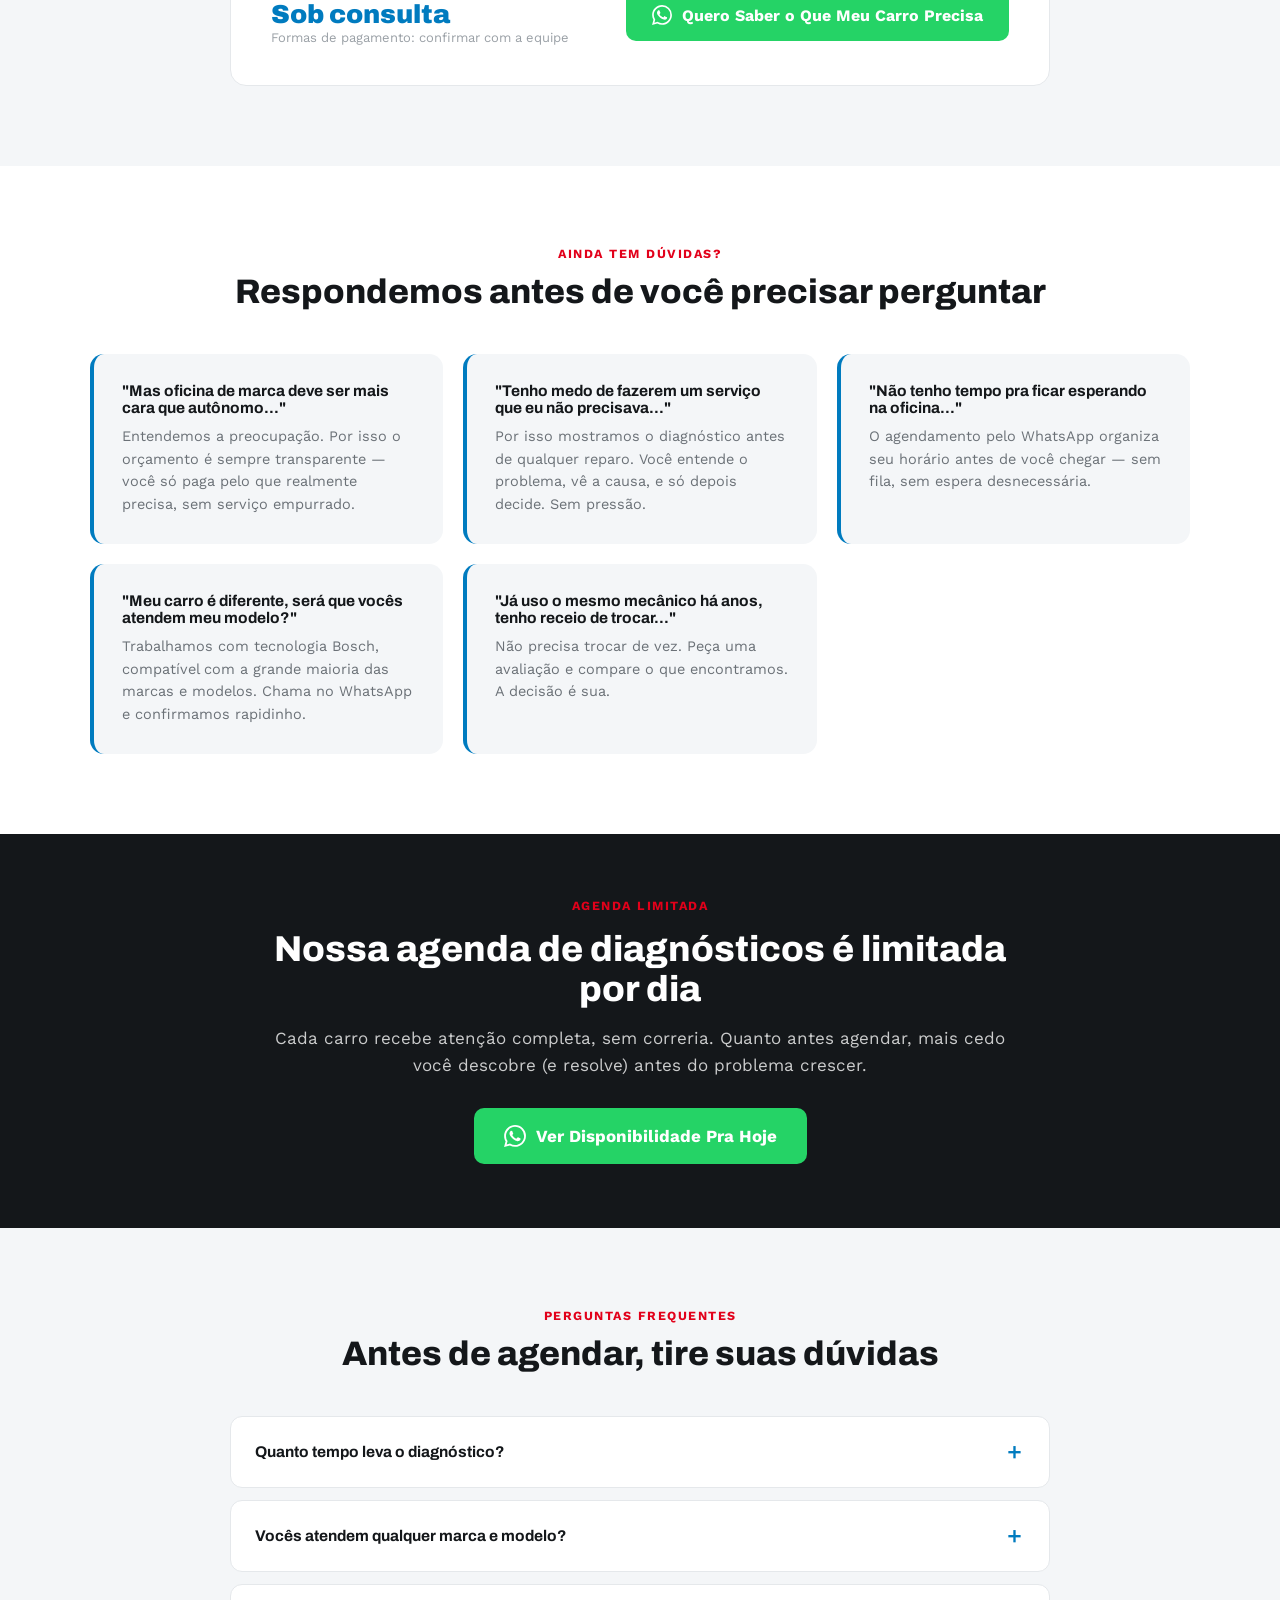
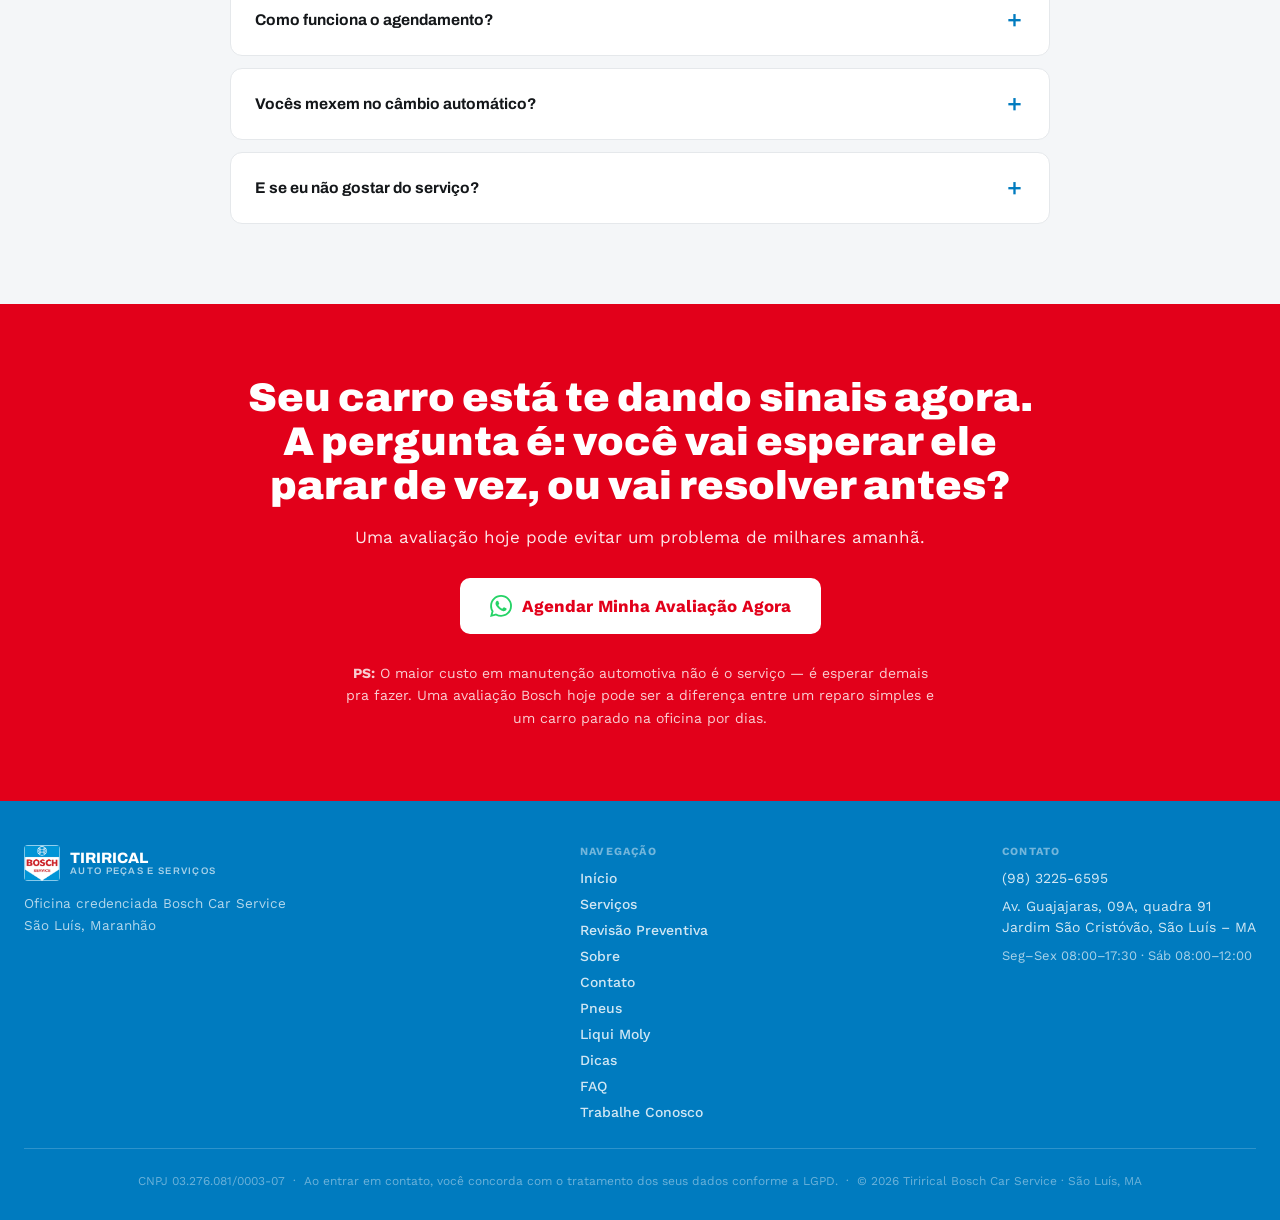
==== commit cbb39257: "Add files via upload" ====
--- a/index.html
+++ b/index.html
@@ -230,7 +230,7 @@
       </div>
       <div style="flex:1 1 380px;min-width:280px">
         <div style="width:100%;aspect-ratio:4/3;border-radius:16px;overflow:hidden;border:1px solid rgba(255,255,255,0.2)">
-          <img src="assets/equipe-bosch.avif" alt="Equipe técnica Bosch da Tirirical trabalhando em um veículo" style="width:100%;height:100%;object-fit:cover;display:block">
+          <img src="assets/equipe-bosch.jpg" alt="Equipe técnica Bosch da Tirirical trabalhando em um veículo" style="width:100%;height:100%;object-fit:cover;display:block">
         </div>
       </div>
       </div>
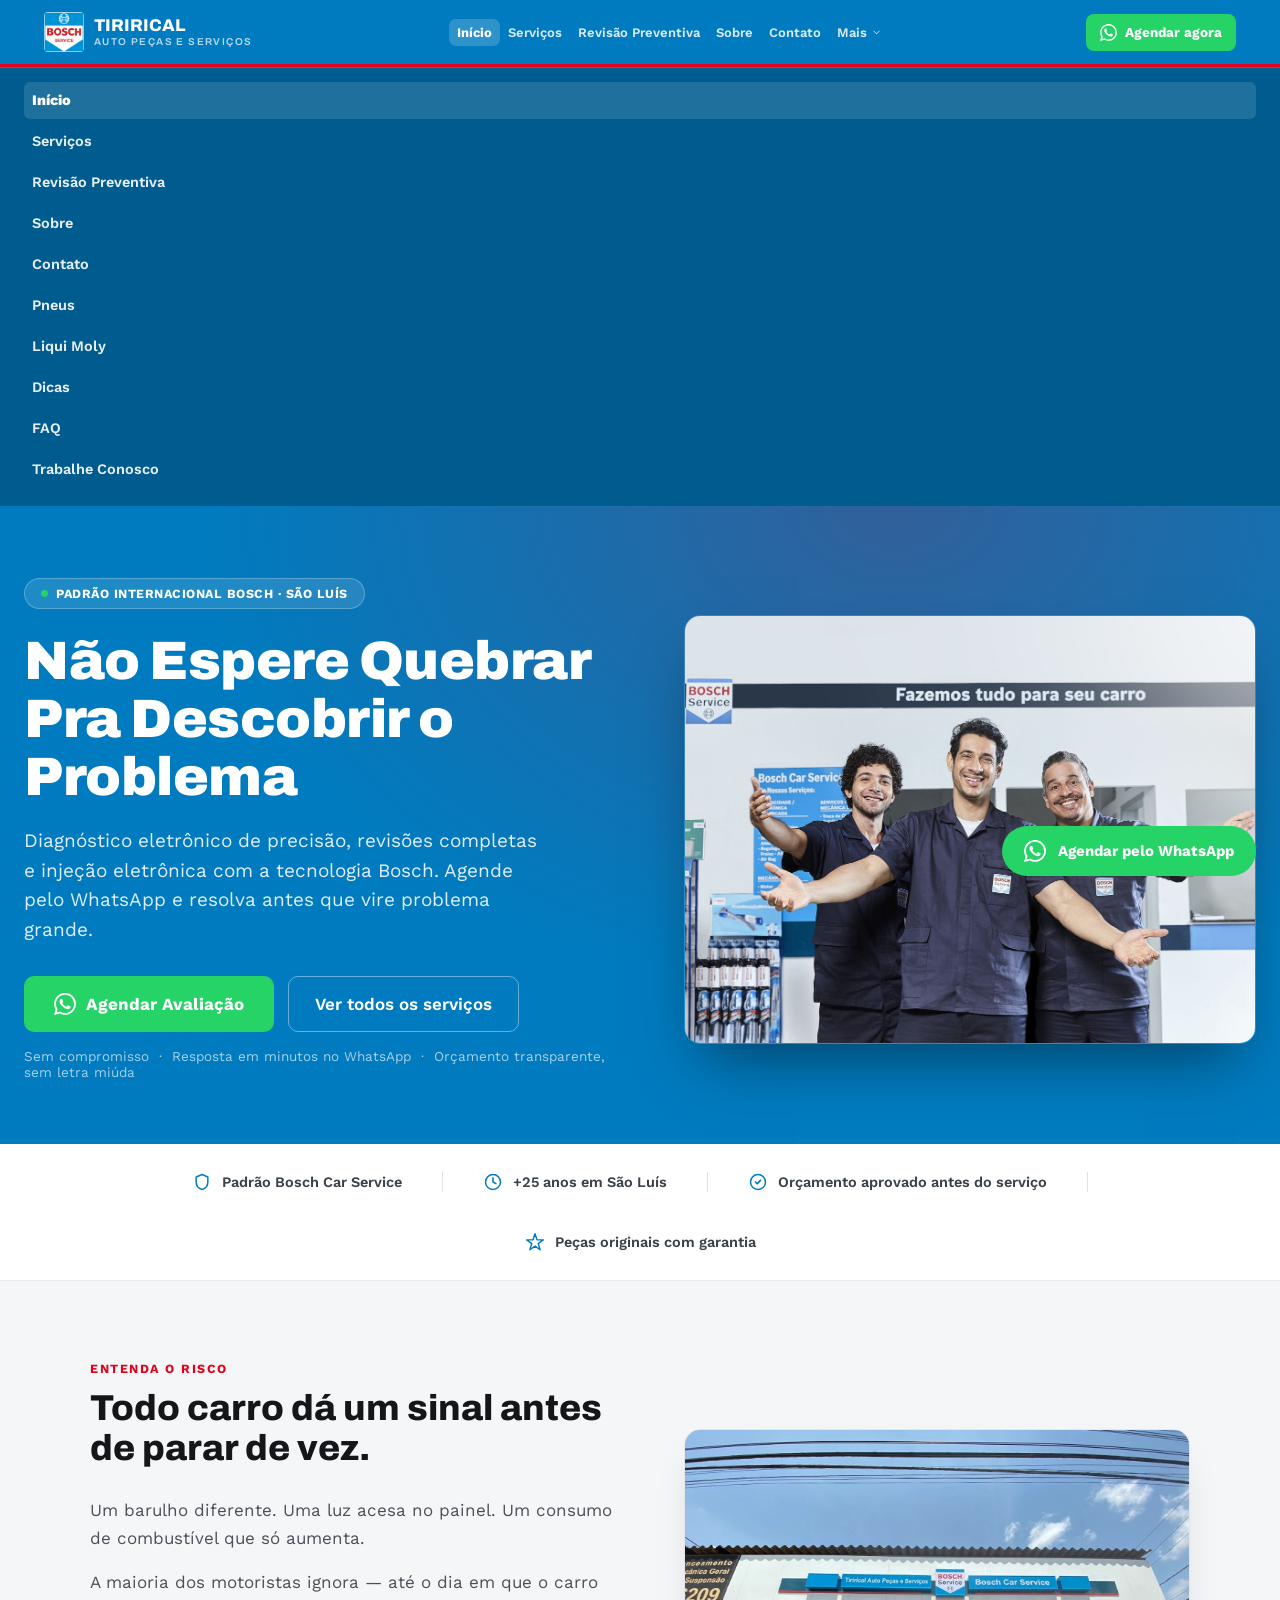
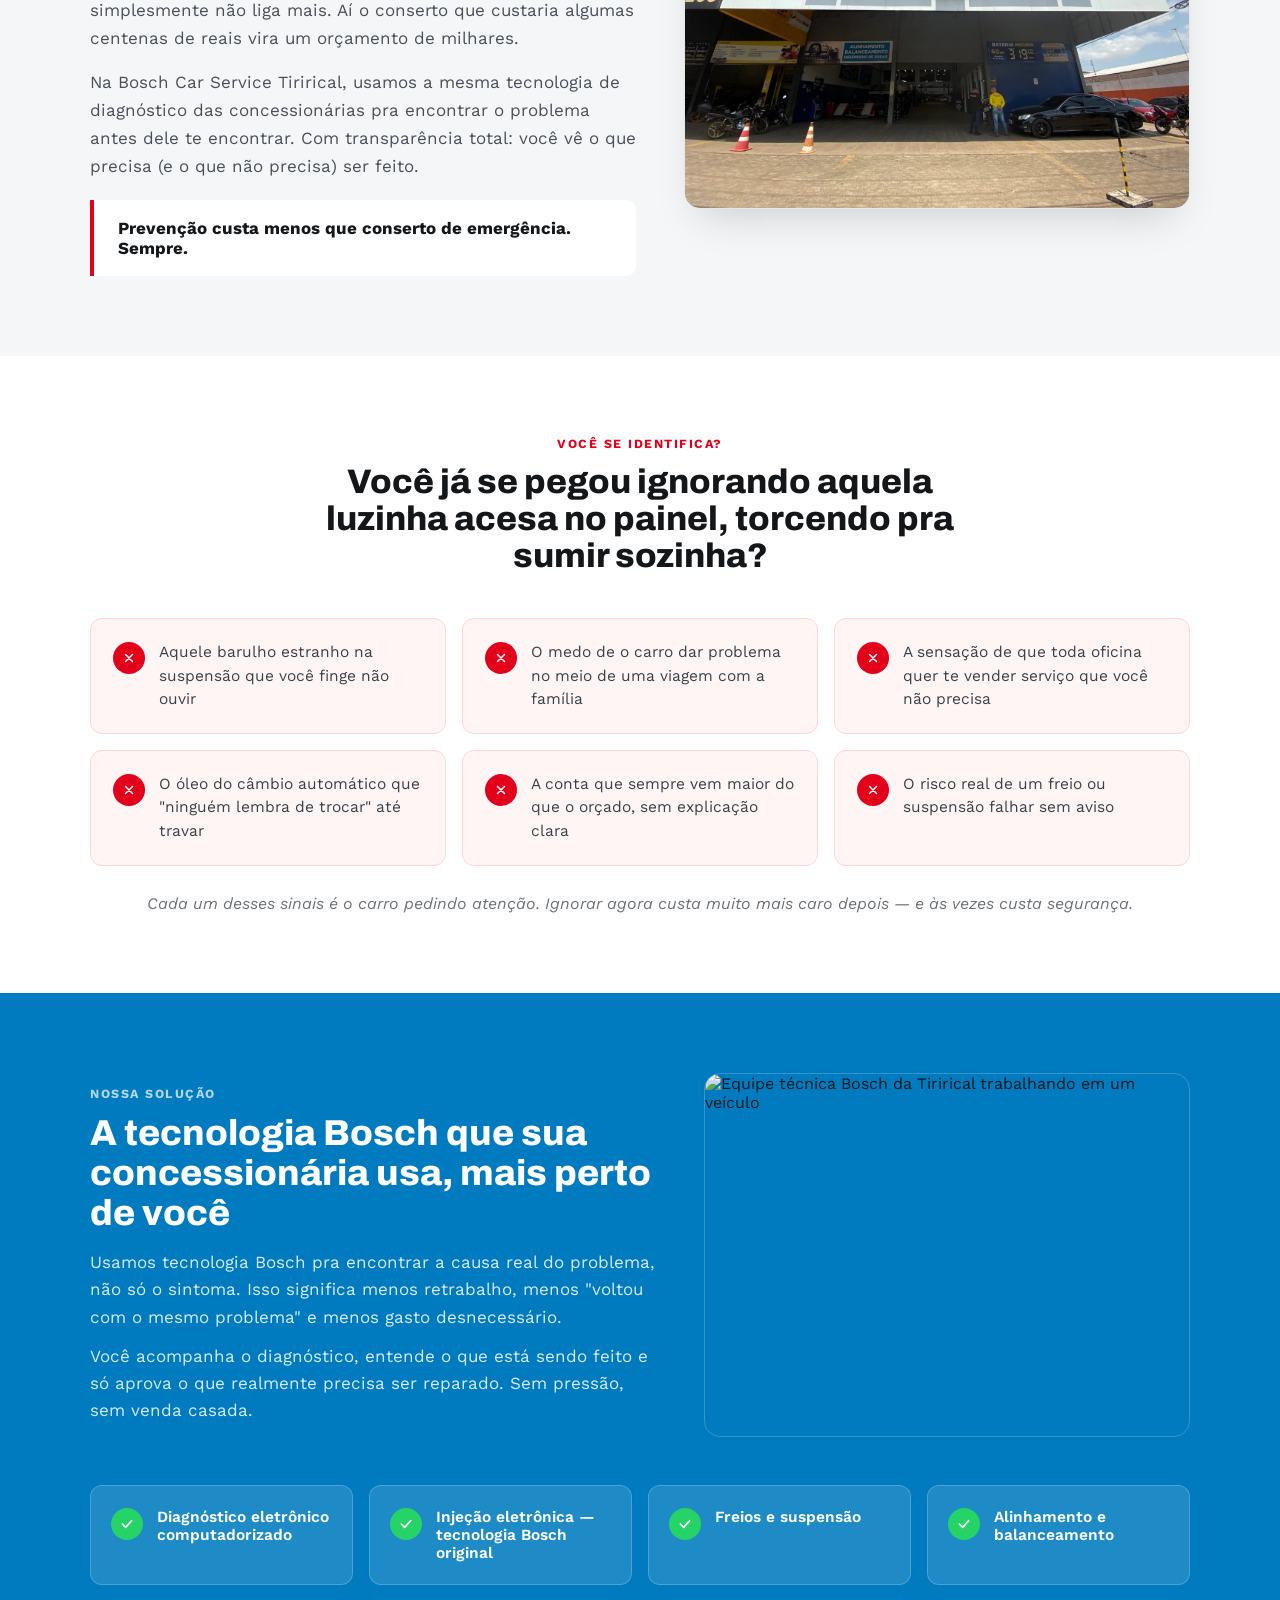
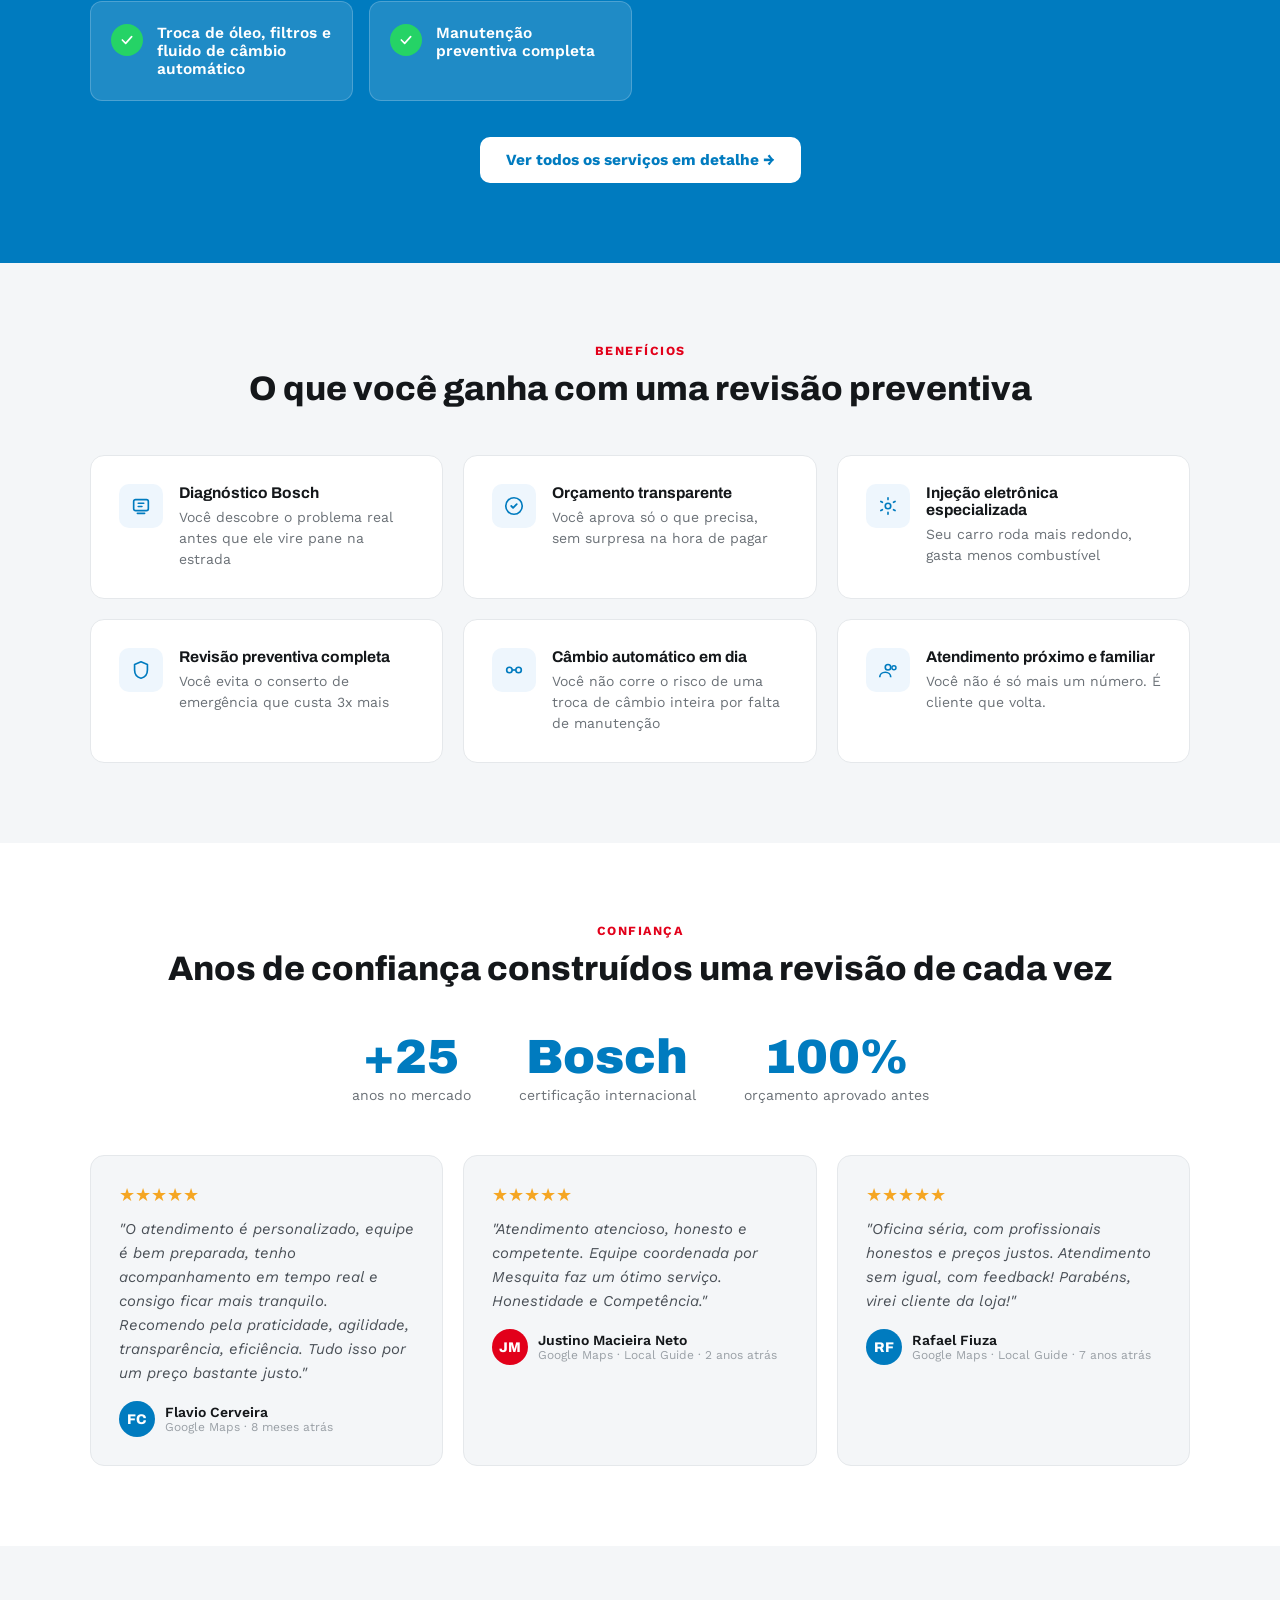
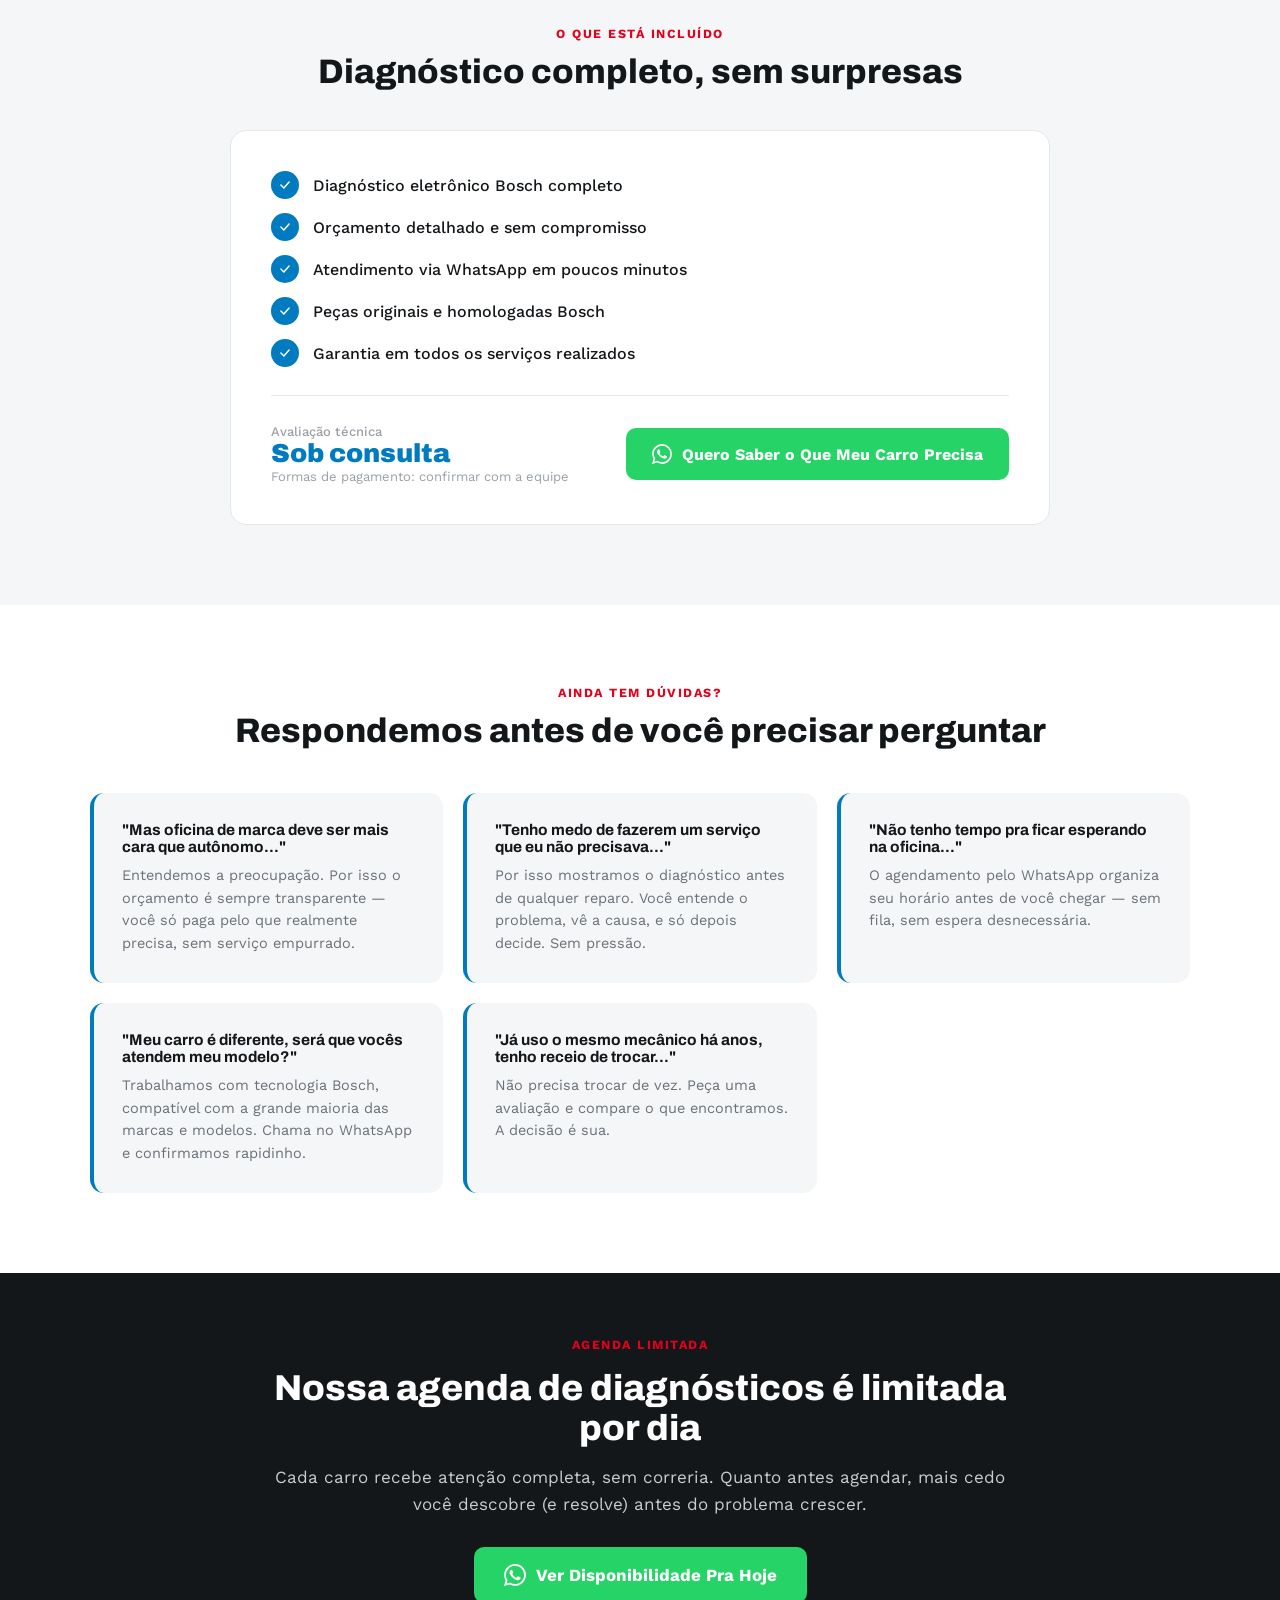
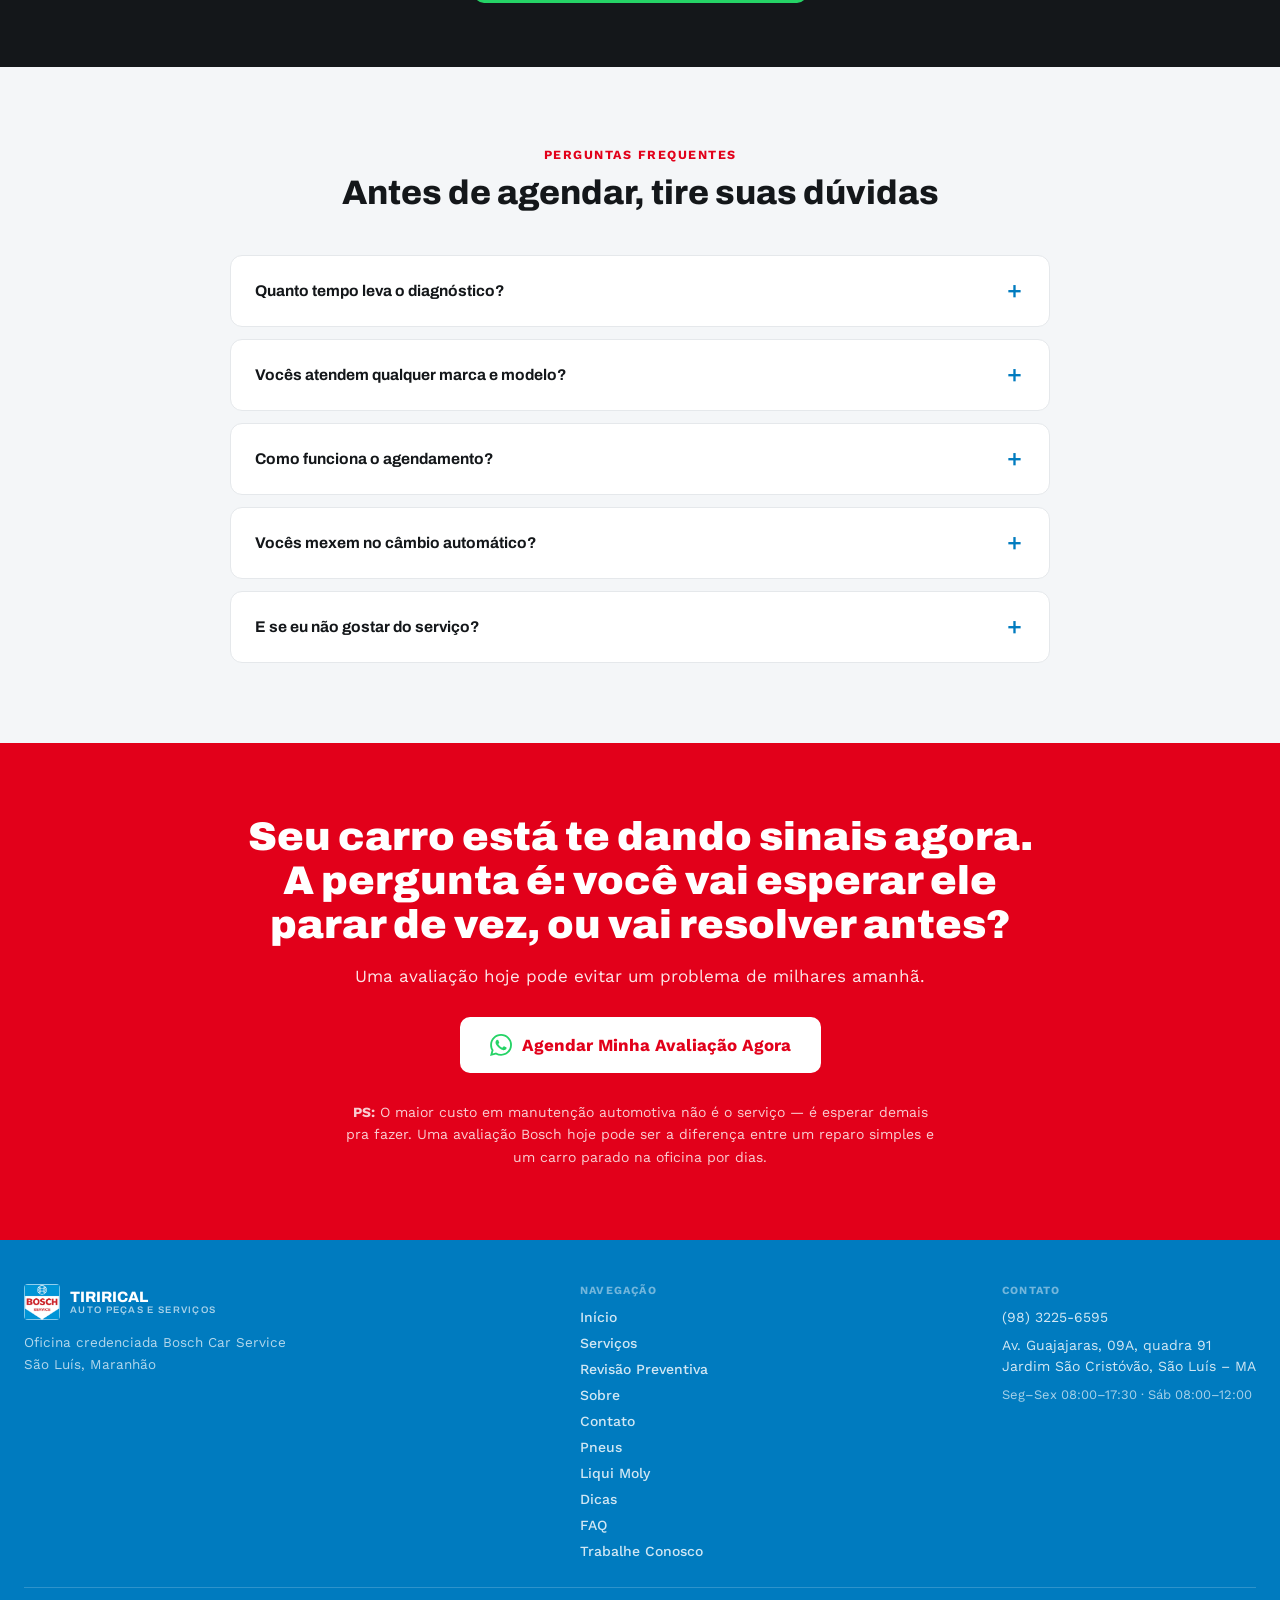
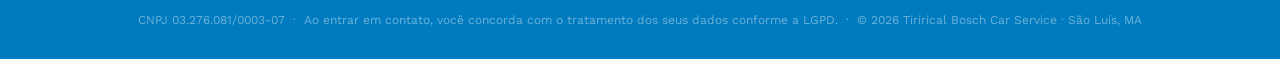
==== commit 52c94ea7: "Add files via upload" ====
--- a/index.html
+++ b/index.html
@@ -22,8 +22,9 @@
       .mobile-menu-btn { display: flex !important; }
     }
     .nav-more { position: relative; }
-    .nav-more-panel { display:none; position:absolute; top:100%; right:0; background:#005C8F; border-radius:10px; padding:6px; margin-top:8px; min-width:190px; box-shadow:0 14px 30px rgba(0,0,0,0.3); z-index:70; }
-    .nav-more:hover .nav-more-panel { display:block; }
+    .nav-more-panel { visibility:hidden; opacity:0; position:absolute; top:calc(100% + 10px); right:0; background:#005C8F; border-radius:10px; padding:6px; min-width:200px; box-shadow:0 14px 30px rgba(0,0,0,0.3); z-index:70; transition:opacity .15s ease, visibility 0s linear .35s; }
+    .nav-more-panel::before { content:""; position:absolute; left:-20px; right:-20px; top:-18px; height:18px; }
+    .nav-more:hover .nav-more-panel, .nav-more:focus-within .nav-more-panel, .nav-more.open .nav-more-panel { visibility:visible; opacity:1; transition-delay:0s; }
   
     .faq-item .faq-answer { display: none; }
     .faq-item.open .faq-answer { display: block; }
@@ -54,7 +55,7 @@
         <a href="sobre.html" style="font-size:13px;font-weight:600;color:rgba(255,255,255,0.85);padding:6px 8px;border-radius:7px">Sobre</a>
         <a href="contato.html" style="font-size:13px;font-weight:600;color:rgba(255,255,255,0.85);padding:6px 8px;border-radius:7px">Contato</a>
         <div class="nav-more">
-          <span style="font-size:13px;font-weight:600;color:rgba(255,255,255,0.85);padding:6px 8px;border-radius:7px;display:flex;align-items:center;gap:4px;cursor:pointer;user-select:none">Mais <svg width="11" height="11" viewBox="0 0 24 24" fill="none"><path d="M6 9l6 6 6-6" stroke="currentColor" stroke-width="2" stroke-linecap="round"></path></svg></span>
+          <span tabindex="0" onclick="this.parentElement.classList.toggle('open')" style="font-size:13px;font-weight:600;color:rgba(255,255,255,0.85);padding:6px 8px;border-radius:7px;display:flex;align-items:center;gap:4px;cursor:pointer;user-select:none">Mais <svg width="11" height="11" viewBox="0 0 24 24" fill="none"><path d="M6 9l6 6 6-6" stroke="currentColor" stroke-width="2" stroke-linecap="round"></path></svg></span>
           <div class="nav-more-panel">
           <a href="pneus.html" style="display:block;font-size:13.5px;font-weight:500;color:rgba(255,255,255,0.85);padding:9px 12px;border-radius:6px;white-space:nowrap">Pneus</a>
           <a href="liquimoly.html" style="display:block;font-size:13.5px;font-weight:500;color:rgba(255,255,255,0.85);padding:9px 12px;border-radius:6px;white-space:nowrap">Liqui Moly</a>
@@ -74,7 +75,7 @@
     </div>
   </header>
 
-  <div id="mobileMenuPanel" class="mobile-menu-panel" style="background:#005C8F;padding:14px 24px 18px;flex-direction:column;gap:4px;border-top:1px solid rgba(255,255,255,0.15)">
+  <div id="mobileMenuPanel" class="mobile-menu-panel" style="background:#005C8F;padding:14px 24px 18px;display:flex;flex-direction:column;gap:4px;border-top:1px solid rgba(255,255,255,0.15)">
       <a href="index.html" style="font-size:14.5px;font-weight:800;color:#fff;padding:10px 8px;border-radius:6px;background:rgba(255,255,255,0.12)">Início</a>
       <a href="servicos.html" style="font-size:14.5px;font-weight:600;color:rgba(255,255,255,0.9);padding:10px 8px;border-radius:6px">Serviços</a>
       <a href="revisao.html" style="font-size:14.5px;font-weight:600;color:rgba(255,255,255,0.9);padding:10px 8px;border-radius:6px">Revisão Preventiva</a>
@@ -230,7 +231,7 @@
       </div>
       <div style="flex:1 1 380px;min-width:280px">
         <div style="width:100%;aspect-ratio:4/3;border-radius:16px;overflow:hidden;border:1px solid rgba(255,255,255,0.2)">
-          <img src="assets/equipe-bosch.jpg" alt="Equipe técnica Bosch da Tirirical trabalhando em um veículo" style="width:100%;height:100%;object-fit:cover;display:block">
+          <img src="assets/equipe-bosch.avif" alt="Equipe técnica Bosch da Tirirical trabalhando em um veículo" style="width:100%;height:100%;object-fit:cover;display:block">
         </div>
       </div>
       </div>
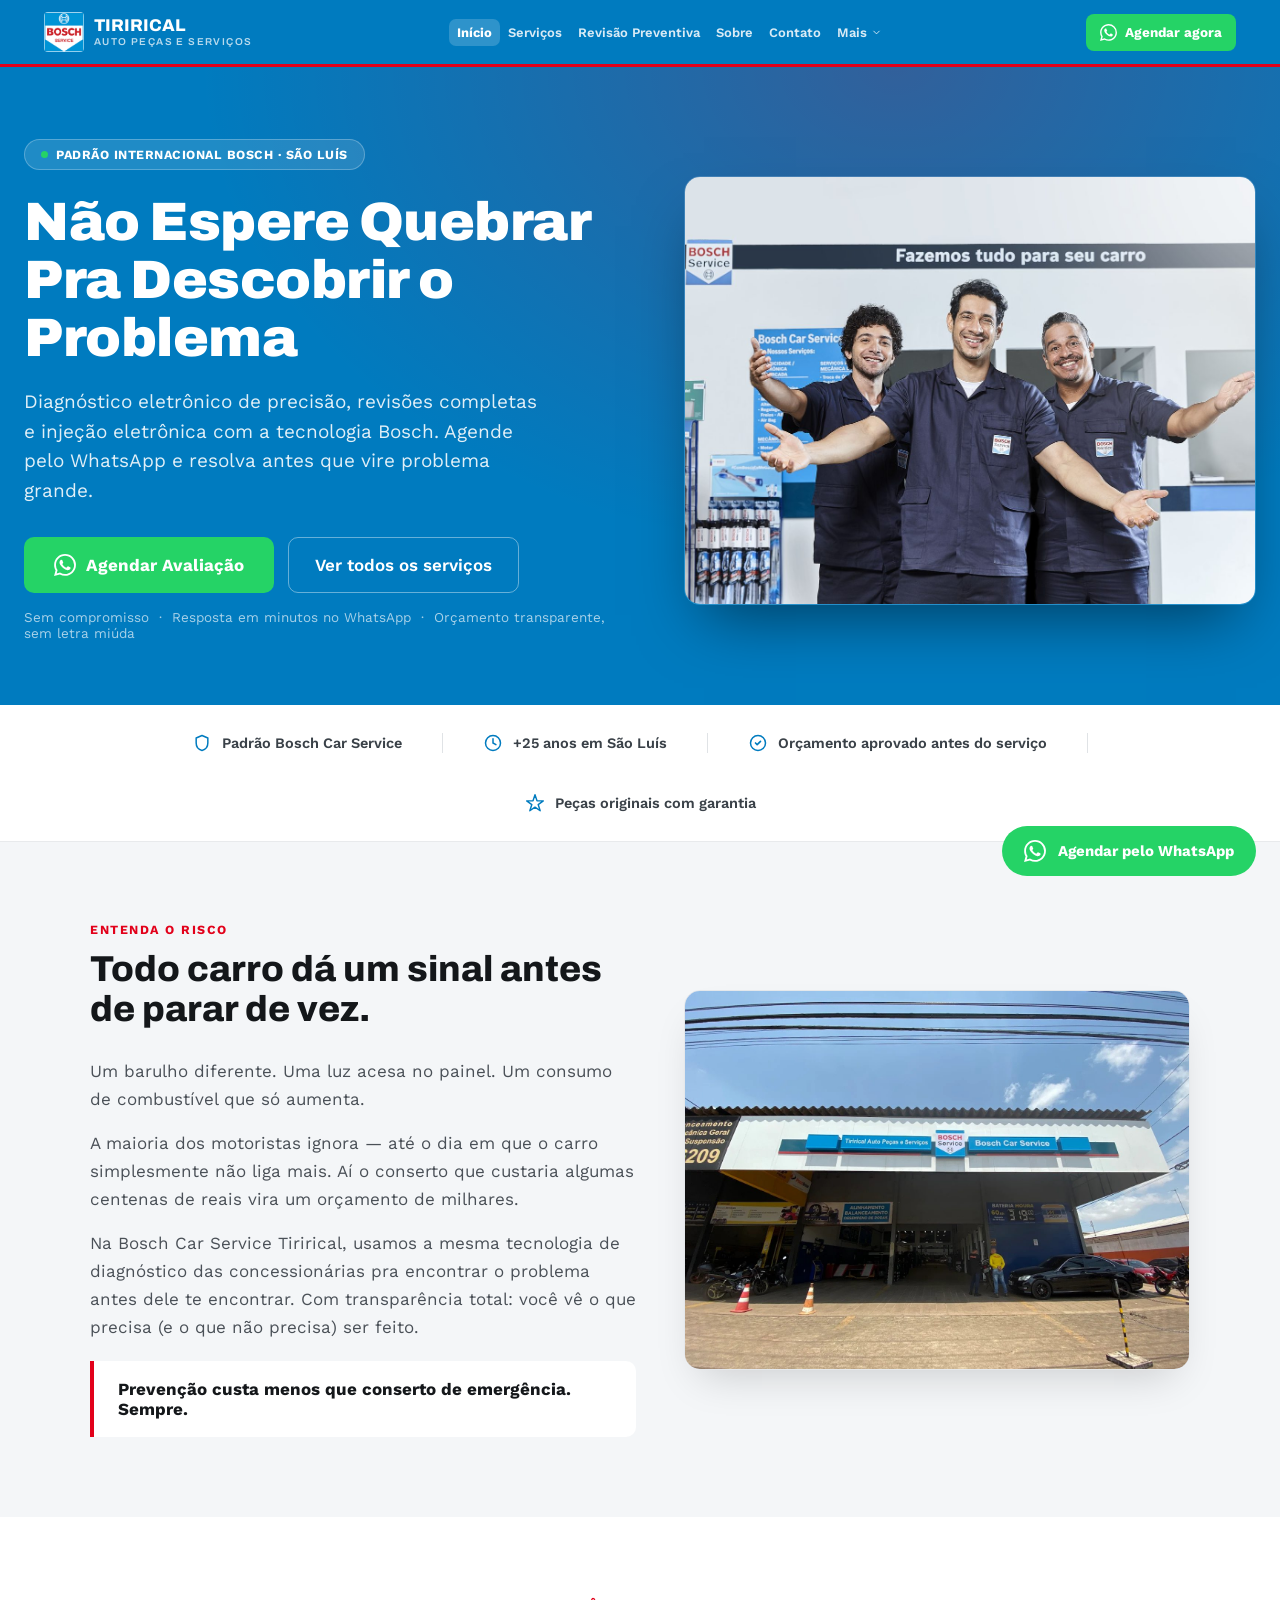
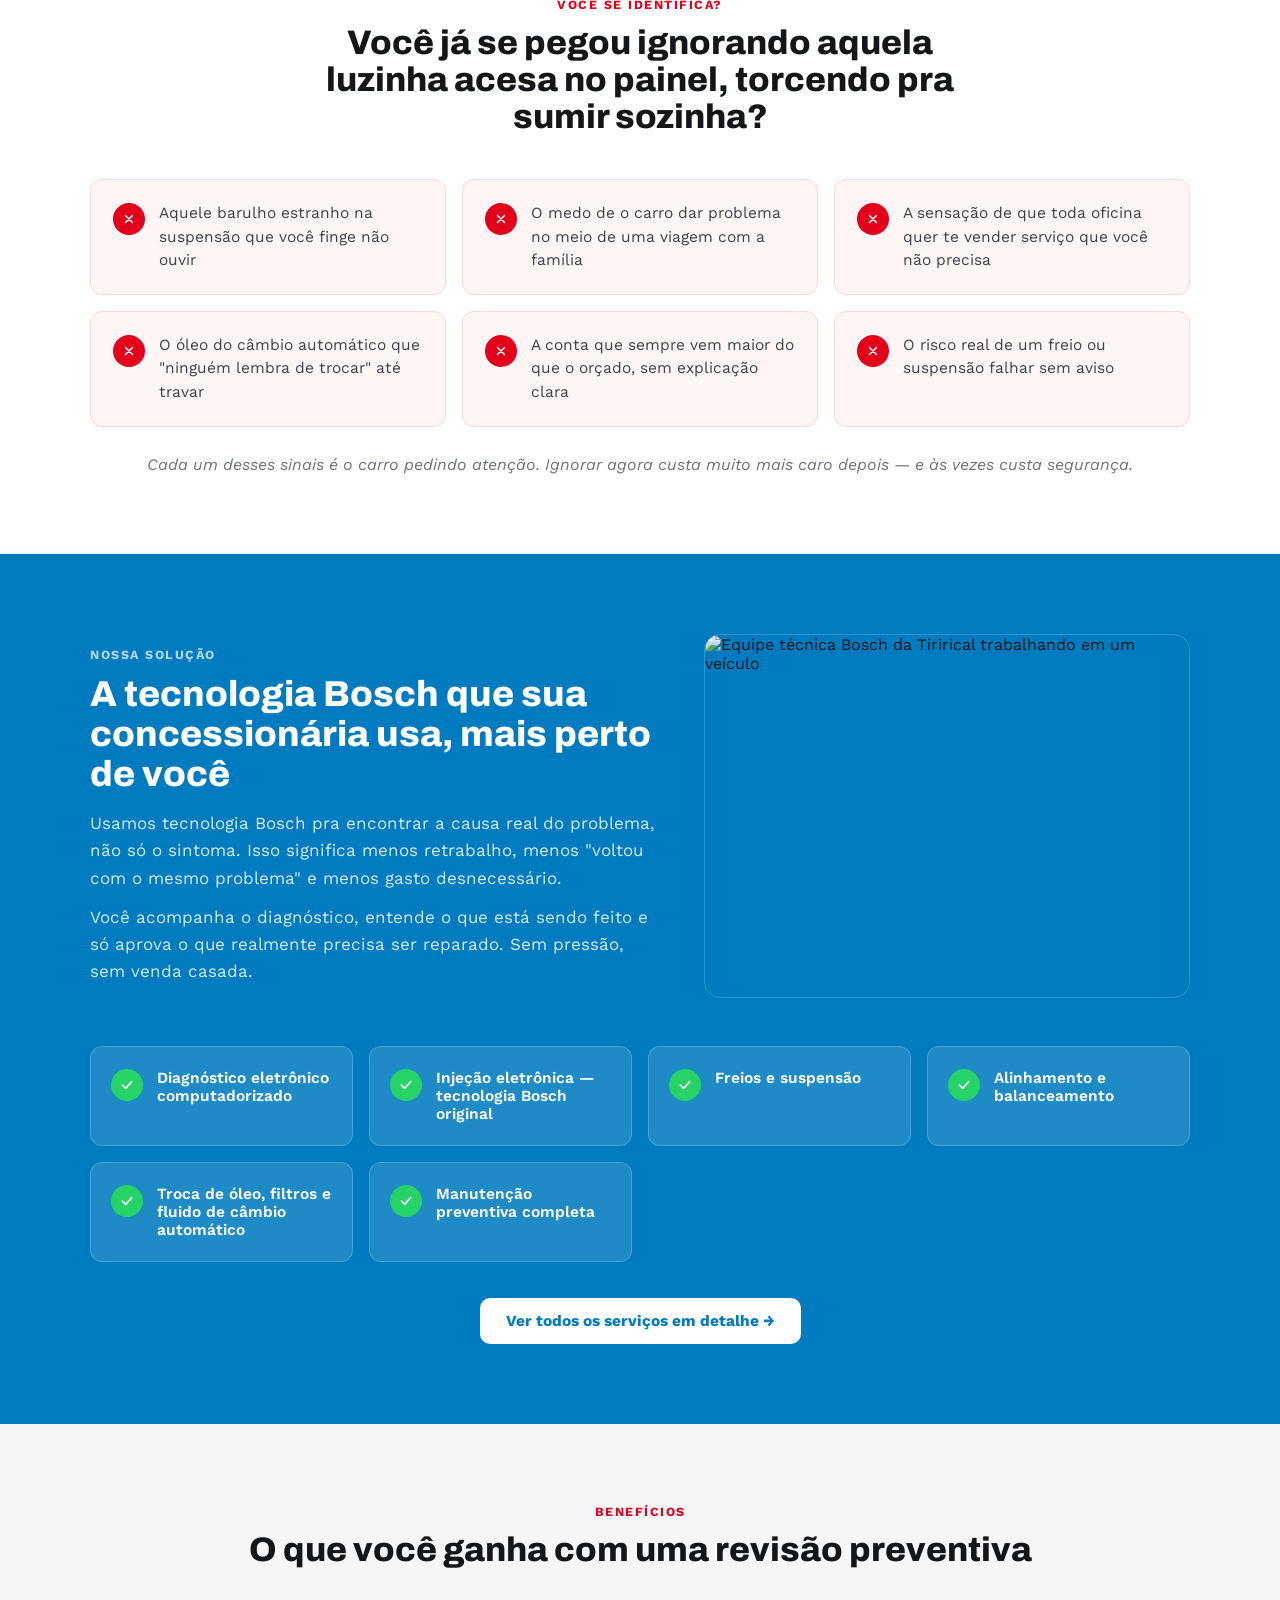
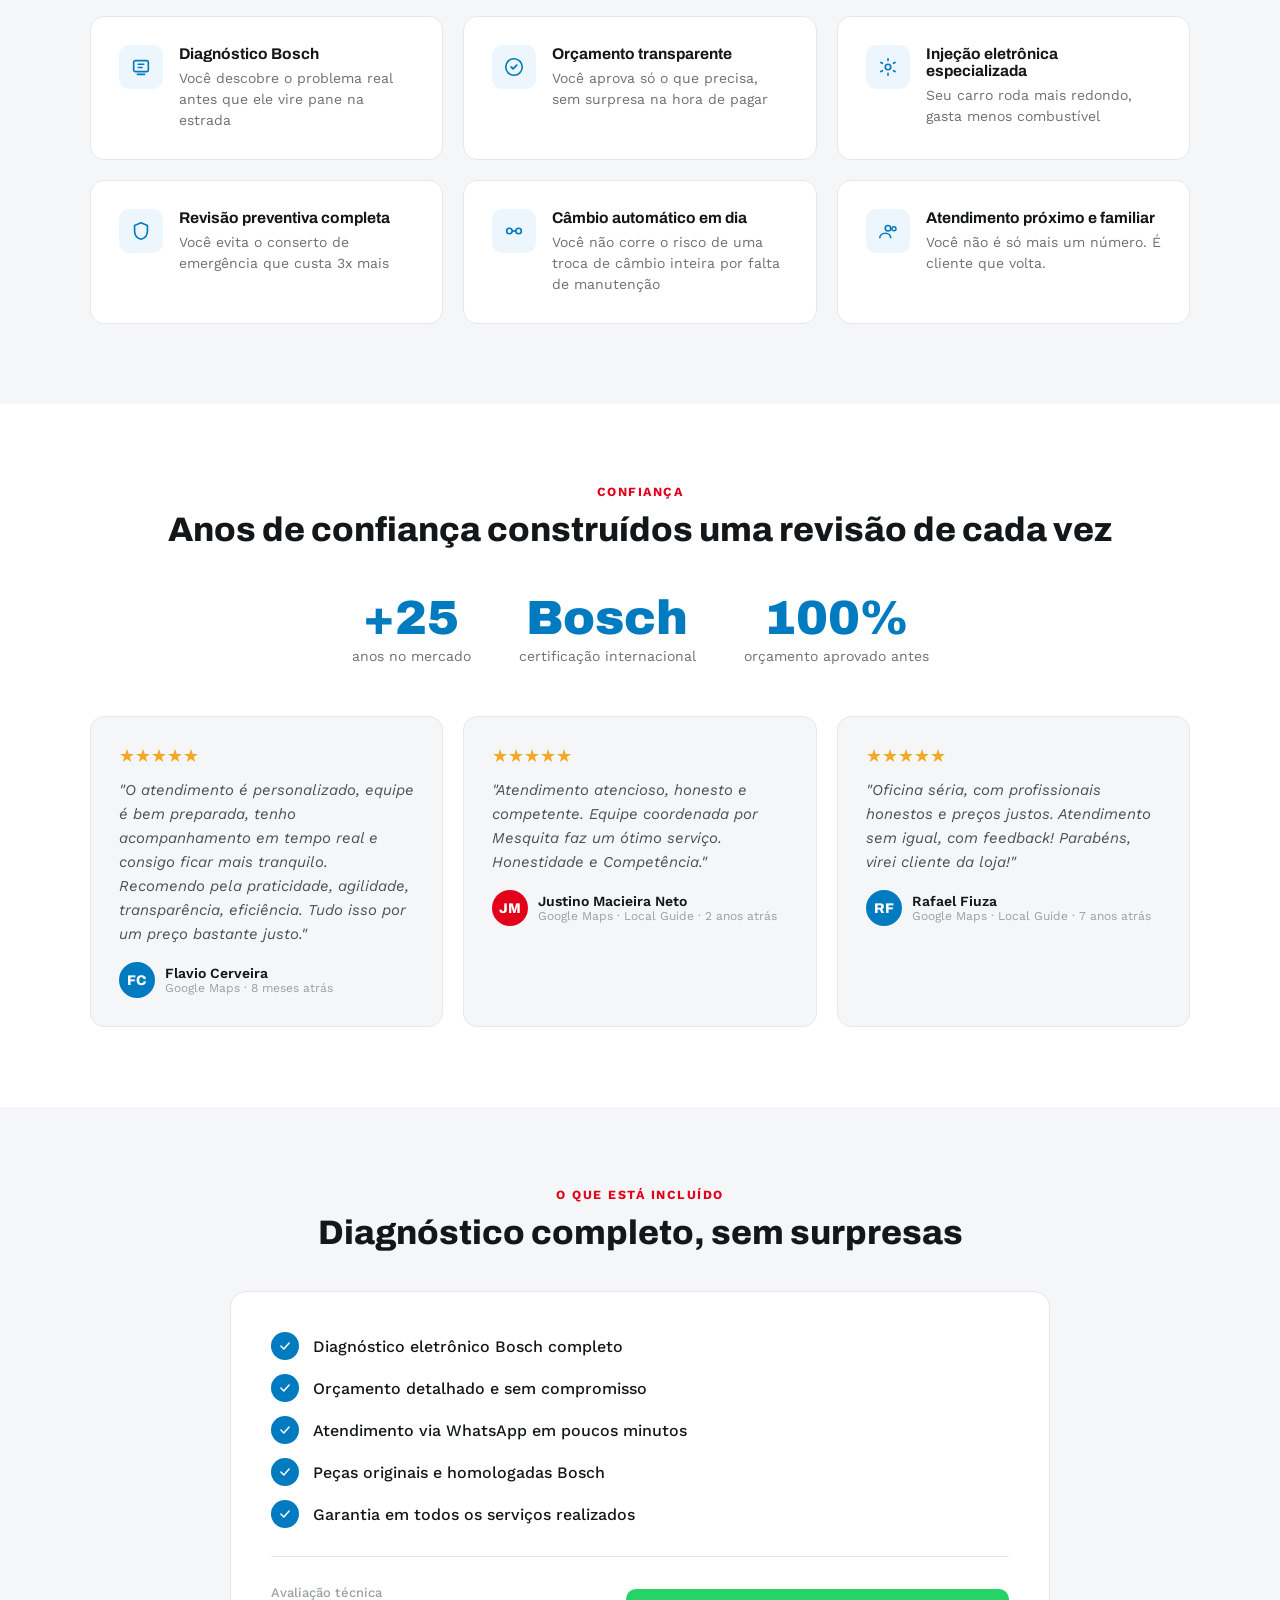
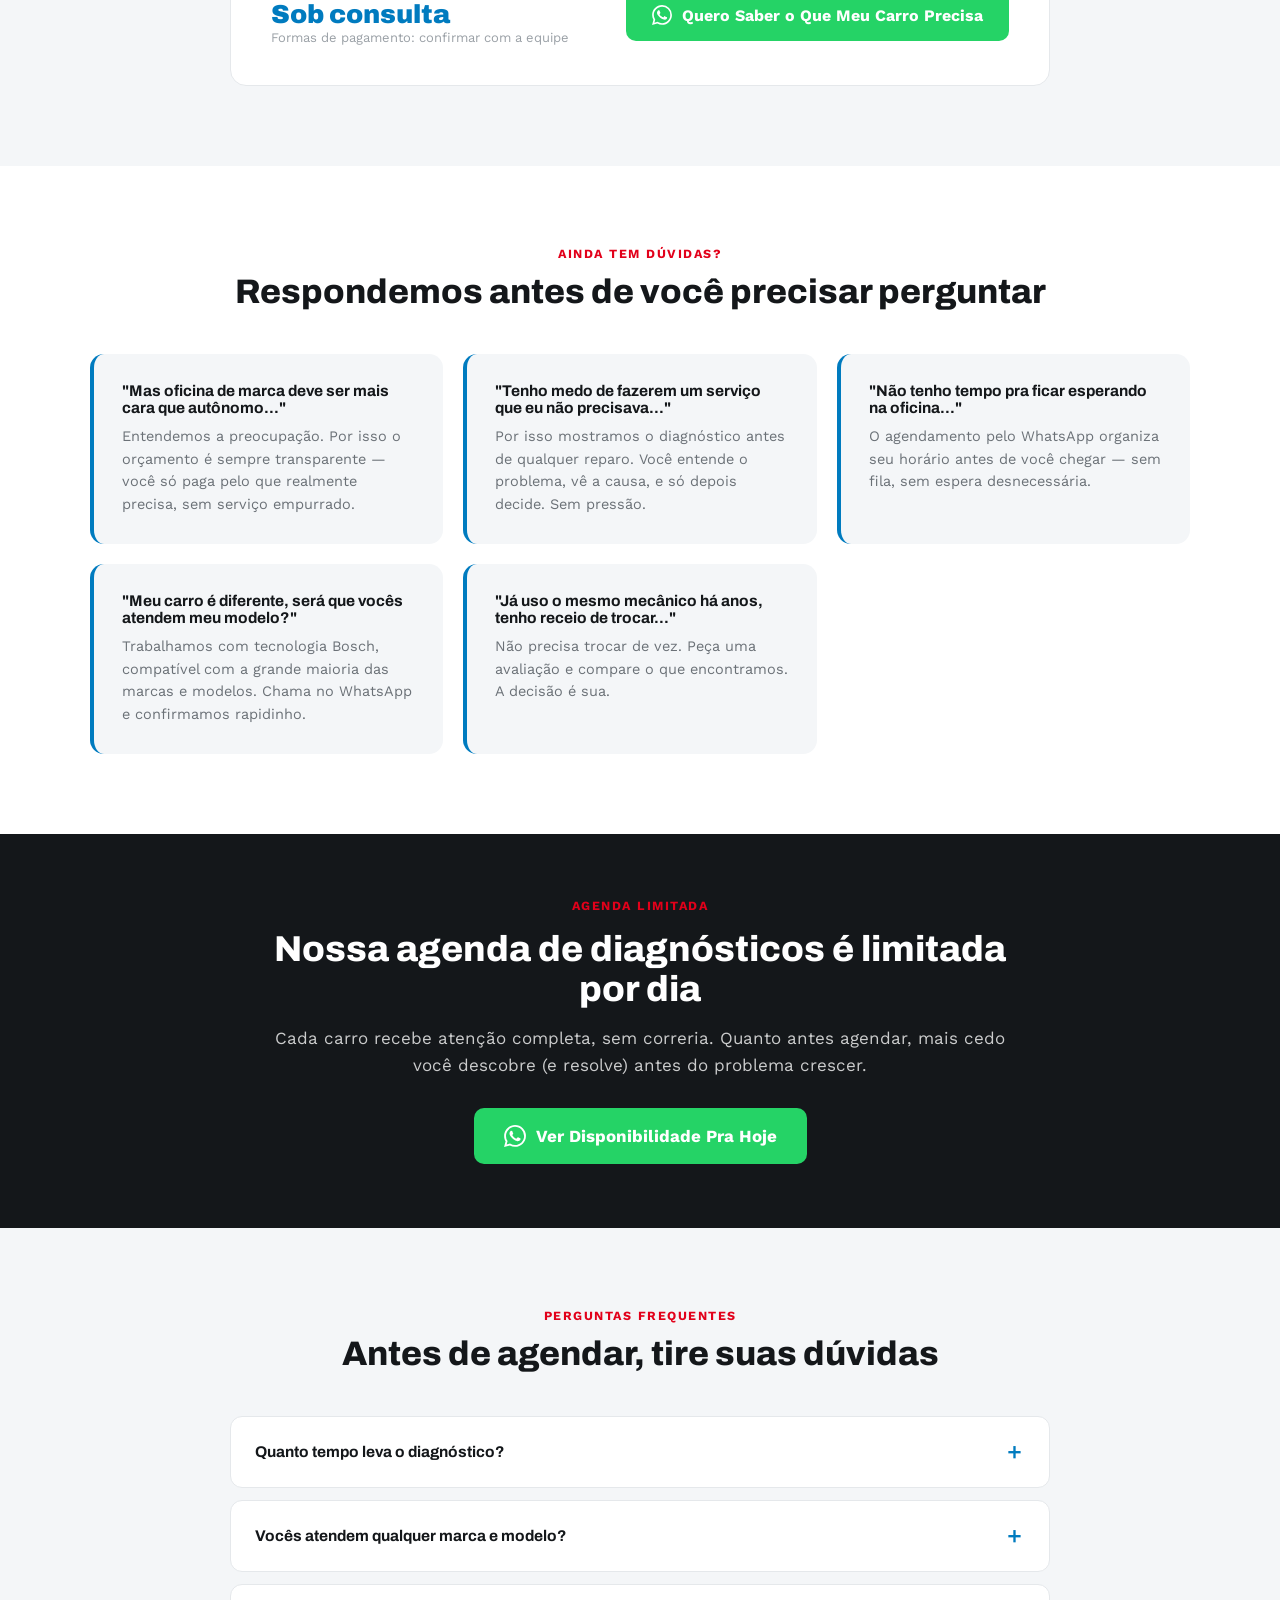
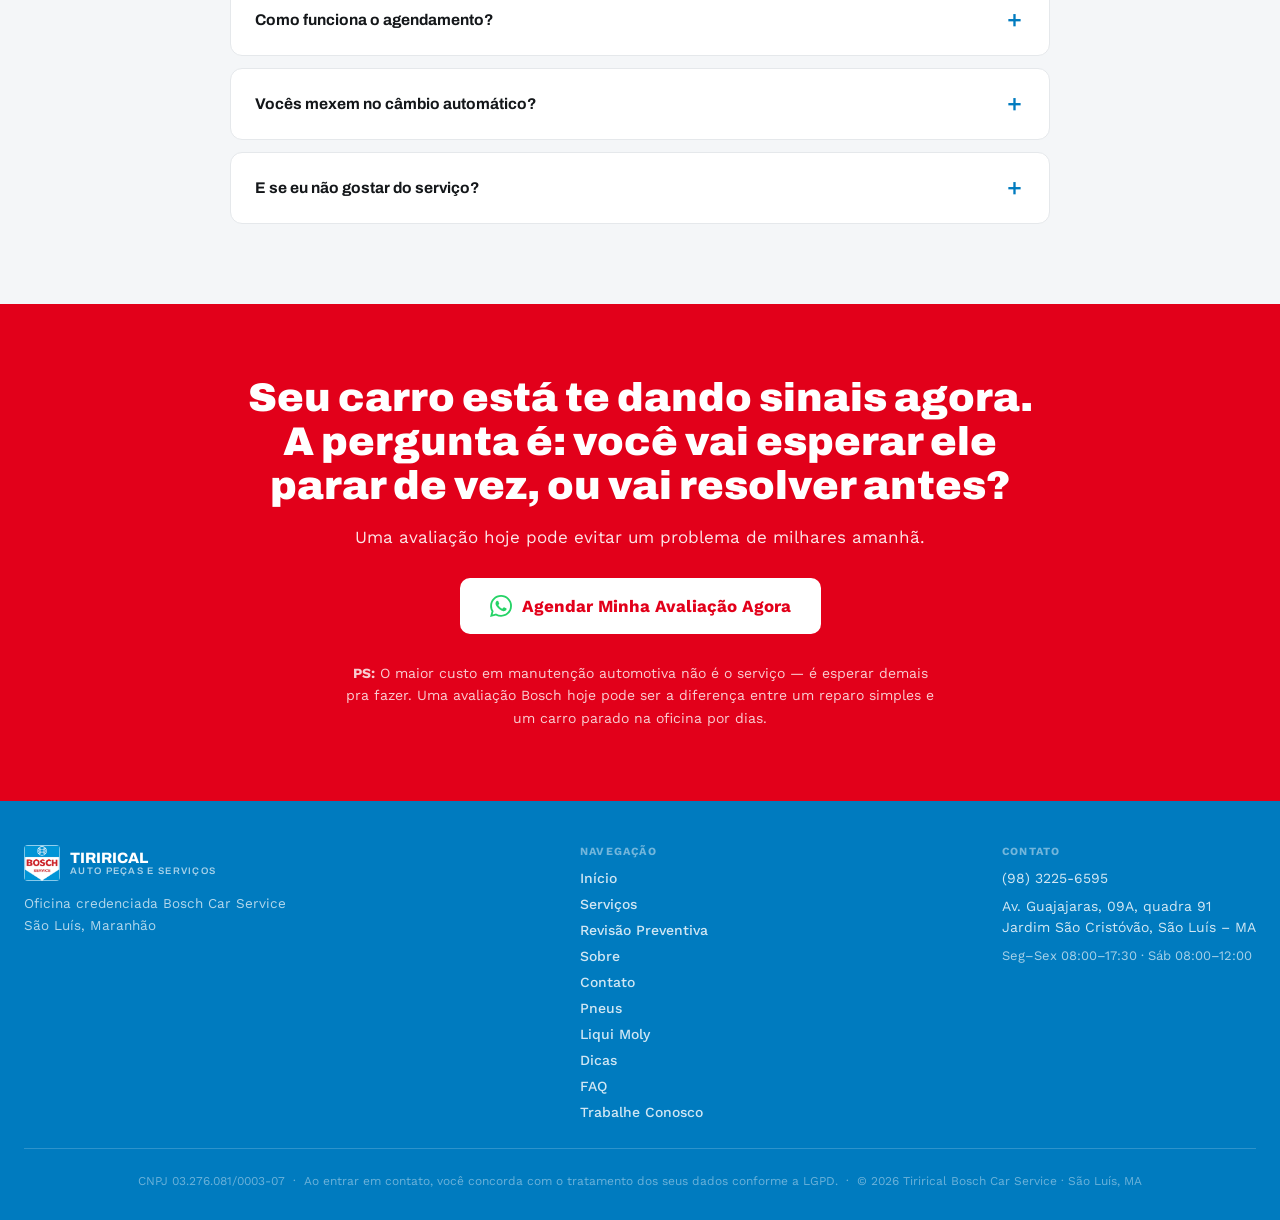
==== commit a0e39651: "Add files via upload" ====
--- a/index.html
+++ b/index.html
@@ -29,7 +29,9 @@
     .faq-item .faq-answer { display: none; }
     .faq-item.open .faq-answer { display: block; }
     .faq-item.open .faq-icon { transform: rotate(45deg); }
-    .mobile-menu-panel { display: none; }
+    .mobile-menu-panel { display: none !important; }
+    .mobile-menu-panel.open { display: flex !important; }
+    @media (min-width: 981px) { .mobile-menu-panel, .mobile-menu-panel.open { display: none !important; } }
     .mobile-menu-panel.open { display: flex; }
   </style>
 </head>
@@ -75,7 +77,7 @@
     </div>
   </header>
 
-  <div id="mobileMenuPanel" class="mobile-menu-panel" style="background:#005C8F;padding:14px 24px 18px;display:flex;flex-direction:column;gap:4px;border-top:1px solid rgba(255,255,255,0.15)">
+  <div id="mobileMenuPanel" class="mobile-menu-panel" style="background:#005C8F;padding:14px 24px 18px;flex-direction:column;gap:4px;border-top:1px solid rgba(255,255,255,0.15)">
       <a href="index.html" style="font-size:14.5px;font-weight:800;color:#fff;padding:10px 8px;border-radius:6px;background:rgba(255,255,255,0.12)">Início</a>
       <a href="servicos.html" style="font-size:14.5px;font-weight:600;color:rgba(255,255,255,0.9);padding:10px 8px;border-radius:6px">Serviços</a>
       <a href="revisao.html" style="font-size:14.5px;font-weight:600;color:rgba(255,255,255,0.9);padding:10px 8px;border-radius:6px">Revisão Preventiva</a>
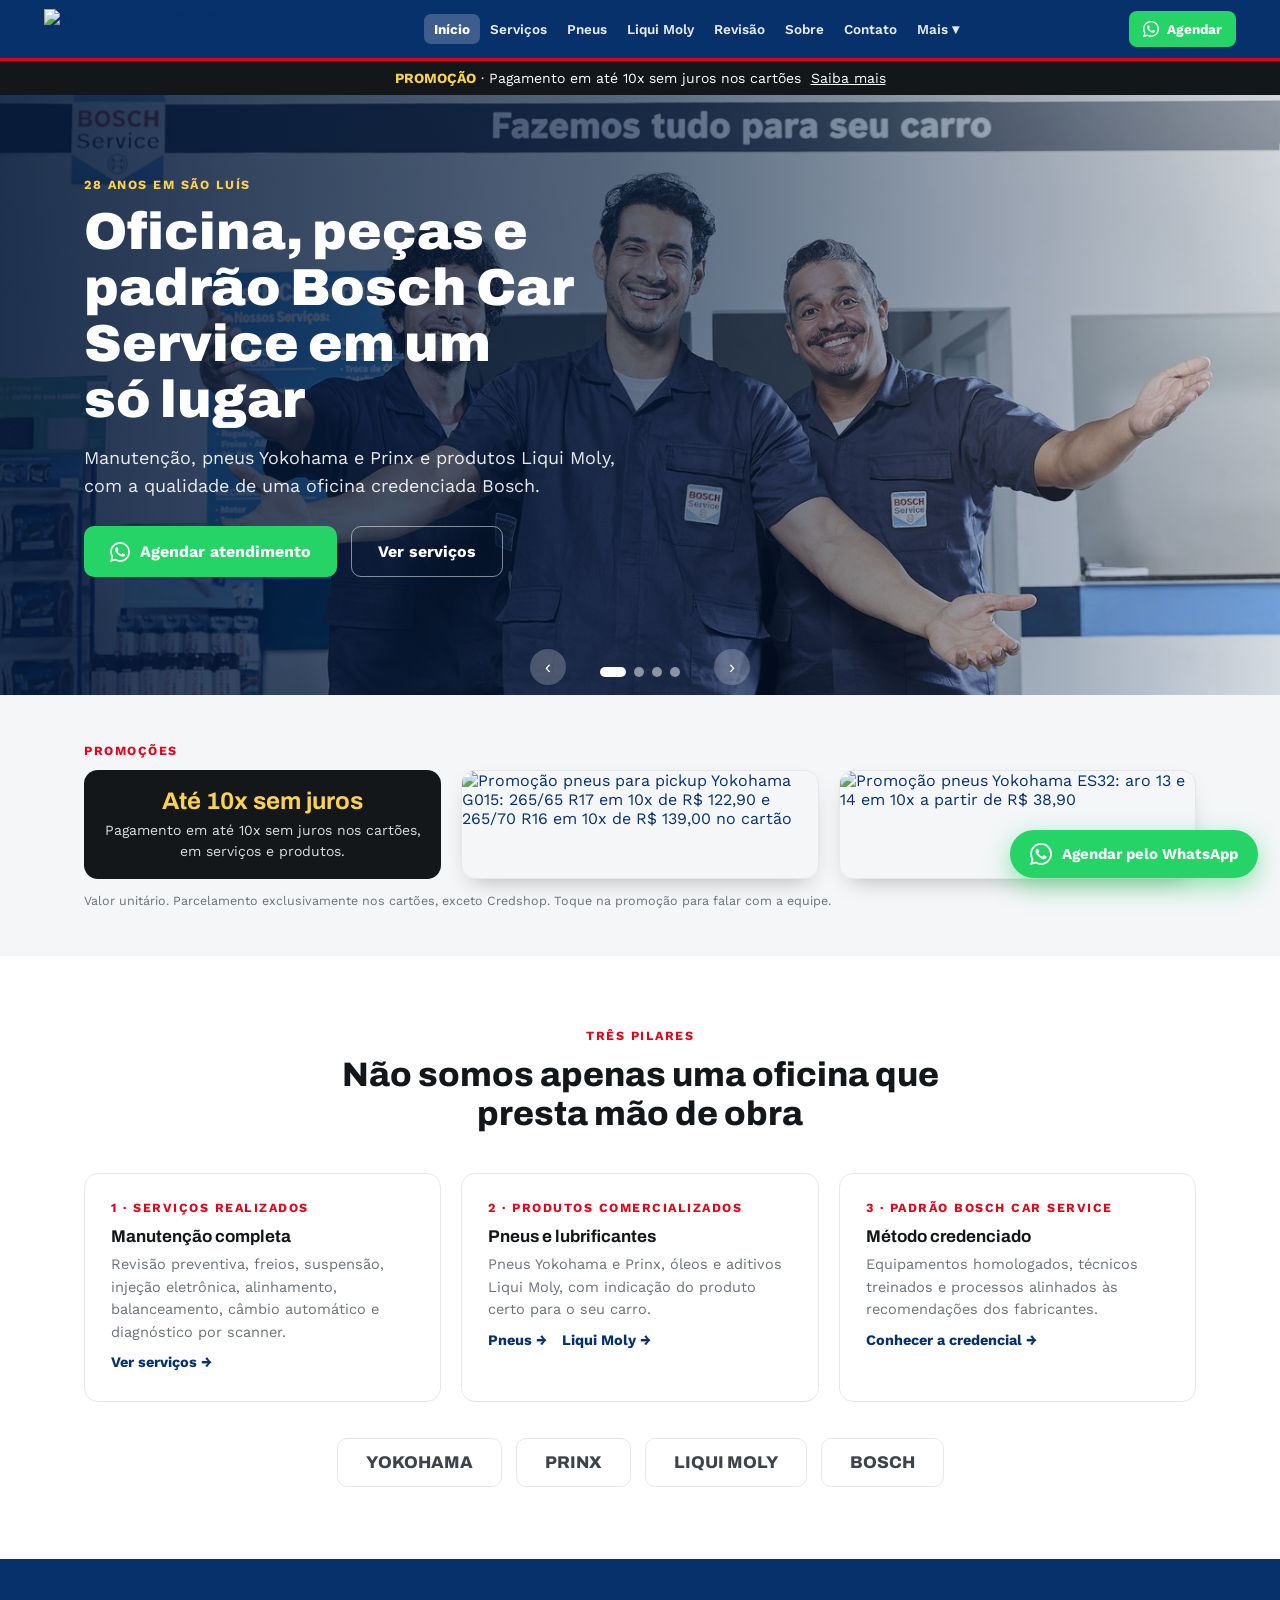
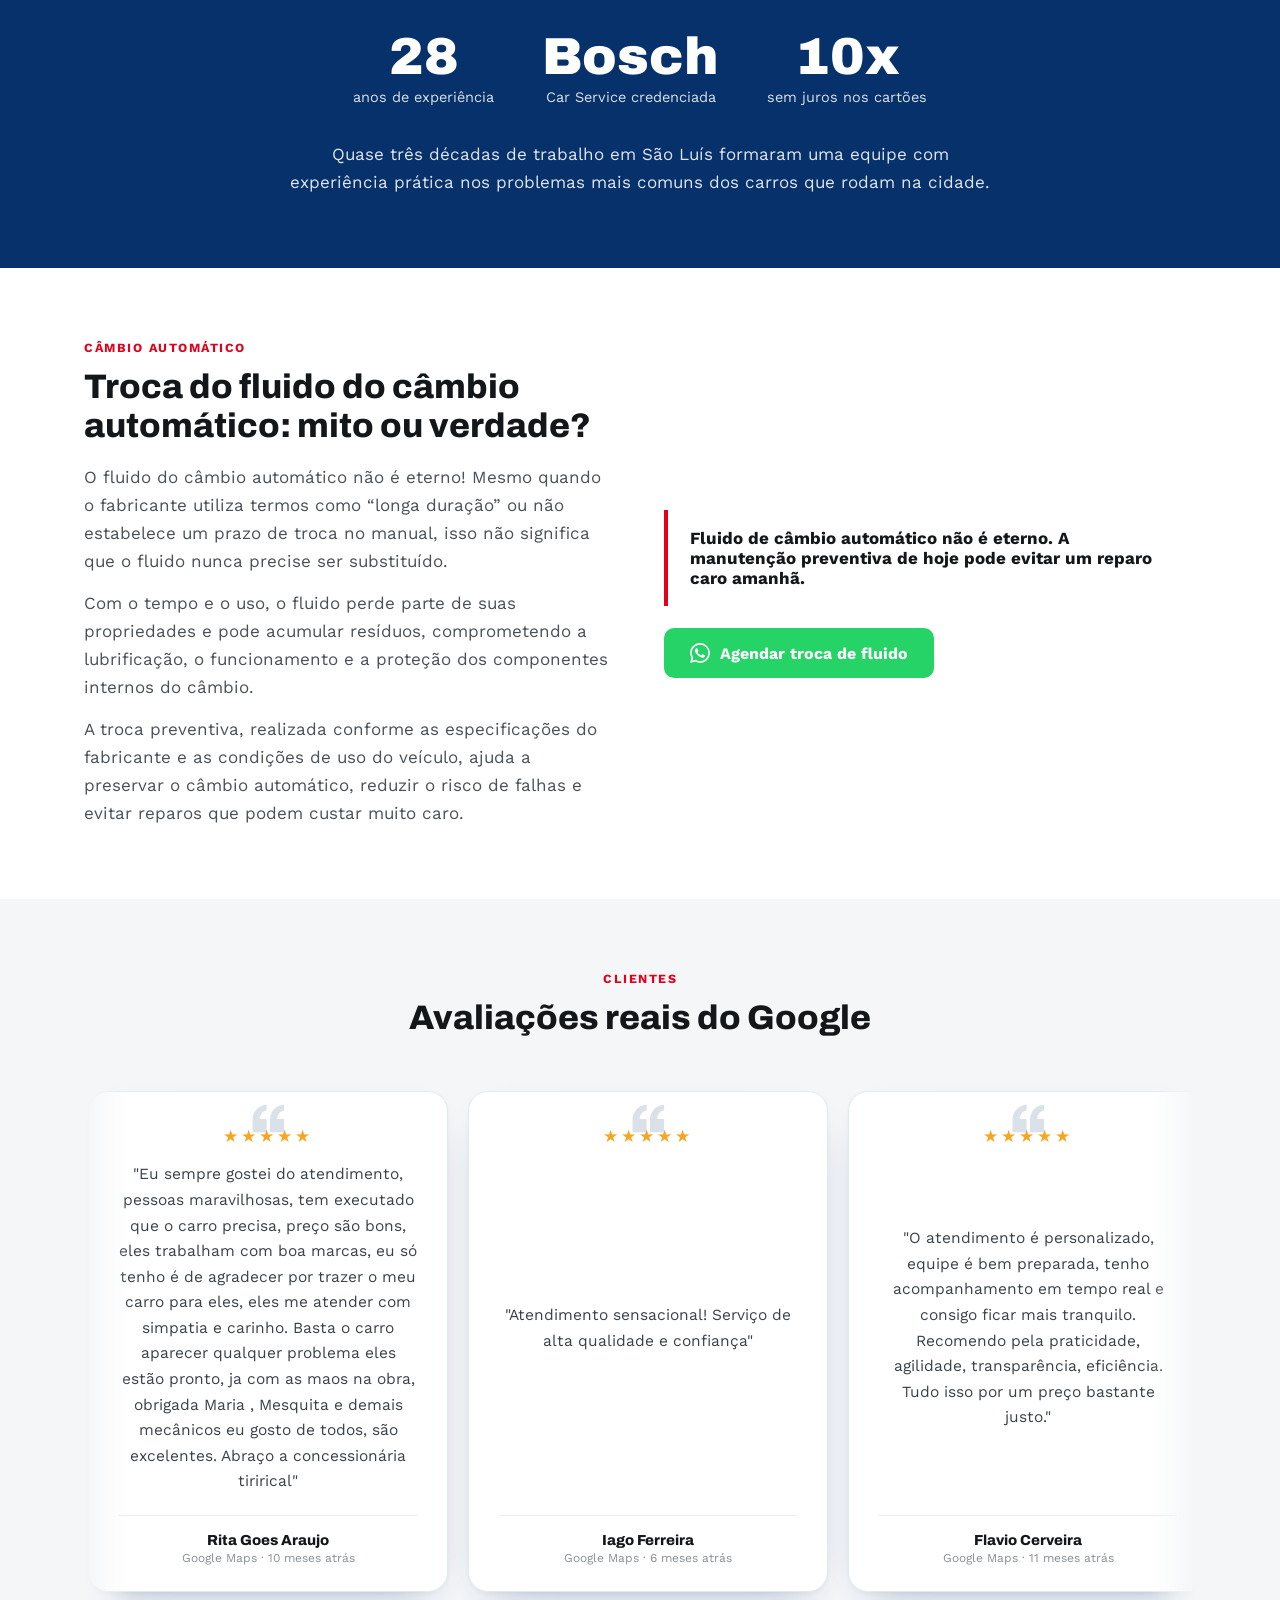
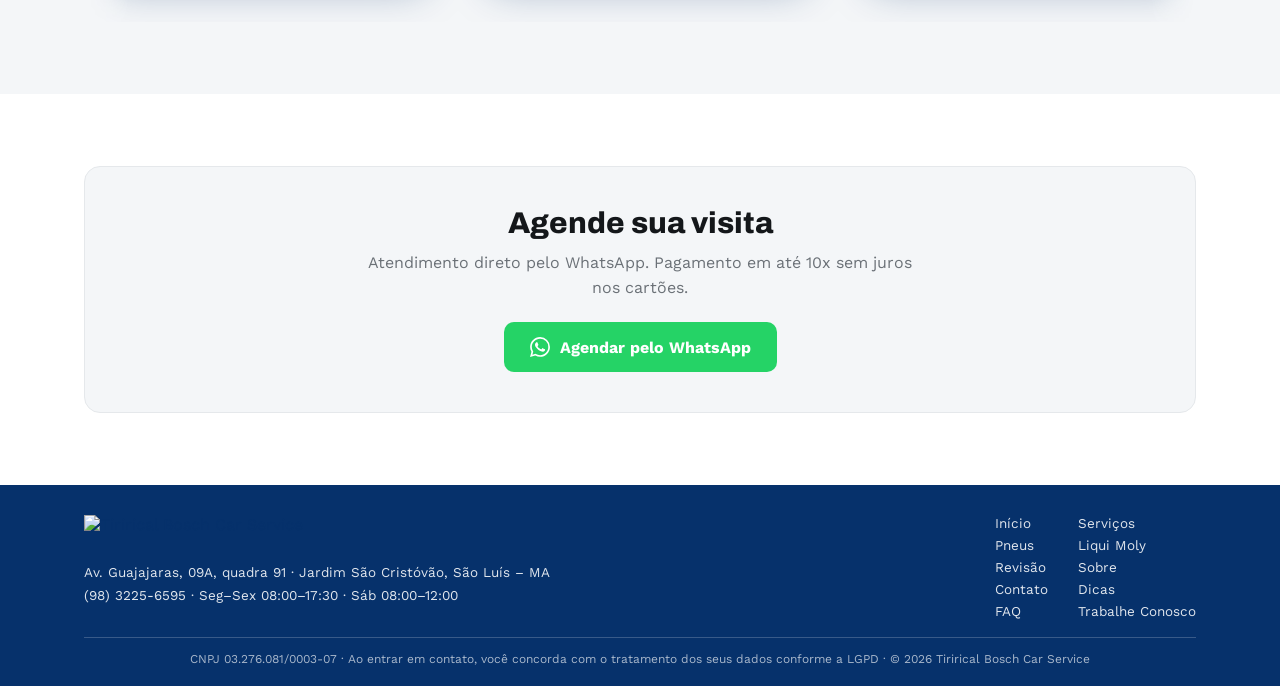
==== commit 234de226: "Add files via upload" ====
--- a/index.html
+++ b/index.html
@@ -1,589 +1,42 @@
 <!DOCTYPE html>
-<html>
-<head>
-<meta charset="utf-8">
-<meta name="viewport" content="width=device-width, initial-scale=1">
-<link rel="preconnect" href="https://fonts.googleapis.com">
-  <link rel="preconnect" href="https://fonts.gstatic.com" crossorigin="">
-  <link href="https://fonts.googleapis.com/css2?family=Archivo:wght@600;700;800;900&family=Work+Sans:wght@400;500;600;700&display=swap" rel="stylesheet">
-  <style>
-    * { box-sizing: border-box; }
-    html { scroll-behavior: smooth; }
-    body { margin: 0; font-family: 'Work Sans', sans-serif; background: #fff; color: #14171A; -webkit-font-smoothing: antialiased; }
-    h1, h2, h3, h4 { font-family: 'Archivo', sans-serif; margin: 0; }
-    p { margin: 0; }
-    a { color: #007BBF; text-decoration: none; }
-    a:hover { color: #005C8F; }
-    @keyframes floatPulse { 0% { box-shadow: 0 6px 24px rgba(37,211,102,0.5),0 0 0 0 rgba(37,211,102,0.5); } 70% { box-shadow: 0 6px 24px rgba(37,211,102,0.3),0 0 0 14px rgba(37,211,102,0); } 100% { box-shadow: 0 6px 24px rgba(37,211,102,0.5),0 0 0 0 rgba(37,211,102,0); } }
-    @keyframes heroBounce { 0%,100% { transform: translateY(0); } 50% { transform: translateY(-4px); } }
-    .mobile-menu-btn { display: none; }
-    @media (max-width: 980px) {
-      .desktop-nav { display: none !important; }
-      .mobile-menu-btn { display: flex !important; }
-    }
-    .nav-more { position: relative; }
-    .nav-more-panel { visibility:hidden; opacity:0; position:absolute; top:calc(100% + 10px); right:0; background:#005C8F; border-radius:10px; padding:6px; min-width:200px; box-shadow:0 14px 30px rgba(0,0,0,0.3); z-index:70; transition:opacity .15s ease, visibility 0s linear .35s; }
-    .nav-more-panel::before { content:""; position:absolute; left:-20px; right:-20px; top:-18px; height:18px; }
-    .nav-more:hover .nav-more-panel, .nav-more:focus-within .nav-more-panel, .nav-more.open .nav-more-panel { visibility:visible; opacity:1; transition-delay:0s; }
-  
-    .faq-item .faq-answer { display: none; }
-    .faq-item.open .faq-answer { display: block; }
-    .faq-item.open .faq-icon { transform: rotate(45deg); }
-    .mobile-menu-panel { display: none !important; }
-    .mobile-menu-panel.open { display: flex !important; }
-    @media (min-width: 981px) { .mobile-menu-panel, .mobile-menu-panel.open { display: none !important; } }
-    .mobile-menu-panel.open { display: flex; }
-  </style>
-</head>
-<body>
-
-
-<div style="width:100%;overflow-x:hidden">
-
-  <!-- NAV -->
-  <header style="position:sticky;top:0;z-index:50;background:#007BBF;border-bottom:3px solid #E2001A">
-    <div style="max-width:1240px;margin:0 auto;display:flex;align-items:center;justify-content:space-between;gap:8px;padding:12px 24px;flex-wrap:wrap">
-      <a href="index.html" style="display:flex;align-items:center;gap:10px;text-decoration:none">
-        <img src="assets/bosch-car-service-logo.png" alt="Bosch Car Service" style="height:40px;width:auto;flex-shrink:0;border-radius:4px">
-        <div style="line-height:1.1">
-          <div style="font-family:'Archivo',sans-serif;font-weight:800;font-size:17px;color:#fff">TIRIRICAL</div>
-          <div style="font-family:'Archivo',sans-serif;font-weight:600;font-size:10px;color:rgba(255,255,255,0.72);letter-spacing:1.4px">AUTO PEÇAS E SERVIÇOS</div>
-        </div>
-      </a>
-      <nav class="desktop-nav" style="display:flex;align-items:center;gap:0px">
-        <a href="index.html" style="font-size:13px;font-weight:700;color:#fff;padding:6px 8px;border-radius:7px;background:rgba(255,255,255,0.18)">Início</a>
-        <a href="servicos.html" style="font-size:13px;font-weight:600;color:rgba(255,255,255,0.85);padding:6px 8px;border-radius:7px">Serviços</a>
-        <a href="revisao.html" style="font-size:13px;font-weight:600;color:rgba(255,255,255,0.85);padding:6px 8px;border-radius:7px">Revisão Preventiva</a>
-        <a href="sobre.html" style="font-size:13px;font-weight:600;color:rgba(255,255,255,0.85);padding:6px 8px;border-radius:7px">Sobre</a>
-        <a href="contato.html" style="font-size:13px;font-weight:600;color:rgba(255,255,255,0.85);padding:6px 8px;border-radius:7px">Contato</a>
-        <div class="nav-more">
-          <span tabindex="0" onclick="this.parentElement.classList.toggle('open')" style="font-size:13px;font-weight:600;color:rgba(255,255,255,0.85);padding:6px 8px;border-radius:7px;display:flex;align-items:center;gap:4px;cursor:pointer;user-select:none">Mais <svg width="11" height="11" viewBox="0 0 24 24" fill="none"><path d="M6 9l6 6 6-6" stroke="currentColor" stroke-width="2" stroke-linecap="round"></path></svg></span>
-          <div class="nav-more-panel">
-          <a href="pneus.html" style="display:block;font-size:13.5px;font-weight:500;color:rgba(255,255,255,0.85);padding:9px 12px;border-radius:6px;white-space:nowrap">Pneus</a>
-          <a href="liquimoly.html" style="display:block;font-size:13.5px;font-weight:500;color:rgba(255,255,255,0.85);padding:9px 12px;border-radius:6px;white-space:nowrap">Liqui Moly</a>
-          <a href="dicas.html" style="display:block;font-size:13.5px;font-weight:500;color:rgba(255,255,255,0.85);padding:9px 12px;border-radius:6px;white-space:nowrap">Dicas</a>
-          <a href="faq.html" style="display:block;font-size:13.5px;font-weight:500;color:rgba(255,255,255,0.85);padding:9px 12px;border-radius:6px;white-space:nowrap">FAQ</a>
-          <a href="trabalhe-conosco.html" style="display:block;font-size:13.5px;font-weight:500;color:rgba(255,255,255,0.85);padding:9px 12px;border-radius:6px;white-space:nowrap">Trabalhe Conosco</a>
-          </div>
-        </div>
-      </nav>
-      <button onclick="document.getElementById('mobileMenuPanel').classList.toggle('open')" class="mobile-menu-btn" style="width:40px;height:40px;border-radius:8px;background:rgba(255,255,255,0.15);align-items:center;justify-content:center;border:none;cursor:pointer;flex-shrink:0">
-        <svg width="20" height="20" viewBox="0 0 24 24" fill="none"><path d="M4 6h16M4 12h16M4 18h16" stroke="#fff" stroke-width="2" stroke-linecap="round"></path></svg>
-      </button>
-      <a href="https://wa.me/559832256595?text=Vim%20do%20site.%20Gostaria%20de%20agendar%20uma%20avalia%C3%A7%C3%A3o." target="_blank" rel="noopener" style="display:flex;align-items:center;gap:8px;background:#25D366;color:#fff;font-weight:700;font-size:13.5px;padding:10px 14px;border-radius:8px;white-space:nowrap;flex-shrink:0;text-decoration:none">
-        <svg width="17" height="17" viewBox="0 0 24 24" fill="#fff"><path d="M17.472 14.382c-.297-.149-1.758-.867-2.03-.967-.273-.099-.471-.148-.67.15-.197.297-.767.966-.94 1.164-.173.199-.347.223-.644.075-.297-.15-1.255-.463-2.39-1.475-.883-.788-1.48-1.761-1.653-2.059-.173-.297-.018-.458.13-.606.134-.133.298-.347.446-.52.149-.174.198-.298.298-.497.099-.198.05-.371-.025-.52-.075-.149-.669-1.612-.916-2.207-.242-.579-.487-.5-.669-.51-.173-.008-.371-.01-.57-.01-.198 0-.52.074-.792.372-.272.297-1.04 1.016-1.04 2.479 0 1.462 1.065 2.875 1.213 3.074.149.198 2.096 3.2 5.077 4.487.709.306 1.262.489 1.694.625.712.227 1.36.195 1.871.118.571-.085 1.758-.719 2.006-1.413.248-.694.248-1.289.173-1.413-.074-.124-.272-.198-.57-.347m-5.421 7.403h-.004a9.87 9.87 0 01-5.031-1.378l-.361-.214-3.741.982.998-3.648-.235-.374a9.86 9.86 0 01-1.51-5.26c.001-5.45 4.436-9.884 9.888-9.884 2.64 0 5.122 1.03 6.988 2.898a9.825 9.825 0 012.893 6.994c-.003 5.45-4.437 9.884-9.885 9.884m8.413-18.297A11.815 11.815 0 0012.05 0C5.495 0 .16 5.335.157 11.892c0 2.096.547 4.142 1.588 5.945L.057 24l6.305-1.654a11.882 11.882 0 005.683 1.448h.005c6.554 0 11.89-5.335 11.893-11.893a11.821 11.821 0 00-3.48-8.413Z"></path></svg>
-        Agendar agora
-      </a>
-    </div>
-  </header>
-
-  <div id="mobileMenuPanel" class="mobile-menu-panel" style="background:#005C8F;padding:14px 24px 18px;flex-direction:column;gap:4px;border-top:1px solid rgba(255,255,255,0.15)">
-      <a href="index.html" style="font-size:14.5px;font-weight:800;color:#fff;padding:10px 8px;border-radius:6px;background:rgba(255,255,255,0.12)">Início</a>
-      <a href="servicos.html" style="font-size:14.5px;font-weight:600;color:rgba(255,255,255,0.9);padding:10px 8px;border-radius:6px">Serviços</a>
-      <a href="revisao.html" style="font-size:14.5px;font-weight:600;color:rgba(255,255,255,0.9);padding:10px 8px;border-radius:6px">Revisão Preventiva</a>
-      <a href="sobre.html" style="font-size:14.5px;font-weight:600;color:rgba(255,255,255,0.9);padding:10px 8px;border-radius:6px">Sobre</a>
-      <a href="contato.html" style="font-size:14.5px;font-weight:600;color:rgba(255,255,255,0.9);padding:10px 8px;border-radius:6px">Contato</a>
-      <a href="pneus.html" style="font-size:14.5px;font-weight:600;color:rgba(255,255,255,0.9);padding:10px 8px;border-radius:6px">Pneus</a>
-      <a href="liquimoly.html" style="font-size:14.5px;font-weight:600;color:rgba(255,255,255,0.9);padding:10px 8px;border-radius:6px">Liqui Moly</a>
-      <a href="dicas.html" style="font-size:14.5px;font-weight:600;color:rgba(255,255,255,0.9);padding:10px 8px;border-radius:6px">Dicas</a>
-      <a href="faq.html" style="font-size:14.5px;font-weight:600;color:rgba(255,255,255,0.9);padding:10px 8px;border-radius:6px">FAQ</a>
-      <a href="trabalhe-conosco.html" style="font-size:14.5px;font-weight:600;color:rgba(255,255,255,0.9);padding:10px 8px;border-radius:6px">Trabalhe Conosco</a>
-    </div>
-
-  <!-- HERO -->
-  <section style="background:#007BBF;padding:72px 24px 64px;position:relative;overflow:hidden">
-    <div style="position:absolute;inset:0;background:radial-gradient(ellipse at 70% 0%,rgba(226,0,26,0.22),transparent 55%)"></div>
-    <div style="max-width:1240px;margin:0 auto;display:flex;align-items:center;gap:48px;position:relative;flex-wrap:wrap">
-      <div style="flex:1 1 460px;min-width:300px;text-align:left">
-      <div style="display:inline-flex;align-items:center;gap:8px;background:rgba(255,255,255,0.12);border:1px solid rgba(255,255,255,0.25);padding:7px 16px;border-radius:100px;margin-bottom:24px">
-        <span style="width:7px;height:7px;border-radius:50%;background:#25D366;animation:heroBounce 2s infinite"></span>
-        <span style="font-size:12.5px;font-weight:700;color:#fff;letter-spacing:0.5px">PADRÃO INTERNACIONAL BOSCH · SÃO LUÍS</span>
-      </div>
-      <h1 style="font-size:clamp(34px,4.6vw,54px);font-weight:900;color:#fff;line-height:1.07;letter-spacing:-0.5px;text-wrap:pretty">
-        Não Espere Quebrar Pra Descobrir o Problema
-      </h1>
-      <p style="margin-top:20px;font-size:clamp(16px,2vw,19px);color:rgba(255,255,255,0.88);line-height:1.55;max-width:520px">
-        Diagnóstico eletrônico de precisão, revisões completas e injeção eletrônica com a tecnologia Bosch. Agende pelo WhatsApp e resolva antes que vire problema grande.
-      </p>
-      <div style="display:flex;gap:14px;margin-top:32px;flex-wrap:wrap">
-        <a href="https://wa.me/559832256595?text=Vim%20do%20site.%20Gostaria%20de%20agendar%20uma%20avalia%C3%A7%C3%A3o." target="_blank" rel="noopener" style="display:flex;align-items:center;gap:10px;background:#25D366;color:#fff;font-weight:700;font-size:17px;padding:17px 30px;border-radius:10px;text-decoration:none">
-          <svg width="22" height="22" viewBox="0 0 24 24" fill="#fff"><path d="M17.472 14.382c-.297-.149-1.758-.867-2.03-.967-.273-.099-.471-.148-.67.15-.197.297-.767.966-.94 1.164-.173.199-.347.223-.644.075-.297-.15-1.255-.463-2.39-1.475-.883-.788-1.48-1.761-1.653-2.059-.173-.297-.018-.458.13-.606.134-.133.298-.347.446-.52.149-.174.198-.298.298-.497.099-.198.05-.371-.025-.52-.075-.149-.669-1.612-.916-2.207-.242-.579-.487-.5-.669-.51-.173-.008-.371-.01-.57-.01-.198 0-.52.074-.792.372-.272.297-1.04 1.016-1.04 2.479 0 1.462 1.065 2.875 1.213 3.074.149.198 2.096 3.2 5.077 4.487.709.306 1.262.489 1.694.625.712.227 1.36.195 1.871.118.571-.085 1.758-.719 2.006-1.413.248-.694.248-1.289.173-1.413-.074-.124-.272-.198-.57-.347m-5.421 7.403h-.004a9.87 9.87 0 01-5.031-1.378l-.361-.214-3.741.982.998-3.648-.235-.374a9.86 9.86 0 01-1.51-5.26c.001-5.45 4.436-9.884 9.888-9.884 2.64 0 5.122 1.03 6.988 2.898a9.825 9.825 0 012.893 6.994c-.003 5.45-4.437 9.884-9.885 9.884m8.413-18.297A11.815 11.815 0 0012.05 0C5.495 0 .16 5.335.157 11.892c0 2.096.547 4.142 1.588 5.945L.057 24l6.305-1.654a11.882 11.882 0 005.683 1.448h.005c6.554 0 11.89-5.335 11.893-11.893a11.821 11.821 0 00-3.48-8.413Z"></path></svg>
-          Agendar Avaliação
-        </a>
-        <a href="servicos.html" style="display:flex;align-items:center;gap:8px;background:transparent;border:1.5px solid rgba(255,255,255,0.4);color:#fff;font-weight:600;font-size:17px;padding:17px 26px;border-radius:10px;text-decoration:none">
-          Ver todos os serviços
-        </a>
-      </div>
-      <p style="margin-top:16px;font-size:13.5px;color:rgba(255,255,255,0.65)">Sem compromisso &nbsp;·&nbsp; Resposta em minutos no WhatsApp &nbsp;·&nbsp; Orçamento transparente, sem letra miúda</p>
-      </div>
-      <div style="flex:1 1 420px;min-width:300px">
-        <div style="width:100%;aspect-ratio:4/3;border-radius:16px;overflow:hidden;box-shadow:0 30px 60px -20px rgba(0,0,0,0.5);border:1px solid rgba(255,255,255,0.15)">
-          <img src="assets/hero-bosch.jpg" alt="Equipe Bosch Service da Tirirical" style="width:100%;height:100%;object-fit:cover;display:block">
-        </div>
-      </div>
-    </div>
-  </section>
-
-  <!-- TRUST BAR -->
-  <section style="background:#fff;border-bottom:1px solid #E8EAEC;padding:28px 24px">
-    <div style="max-width:1100px;margin:0 auto;display:flex;justify-content:center;align-items:center;gap:40px;flex-wrap:wrap">
-      <div style="display:flex;align-items:center;gap:10px">
-        <svg width="20" height="20" viewBox="0 0 24 24" fill="none"><path d="M12 3l7 3v6c0 4.5-3 8-7 9-4-1-7-4.5-7-9V6l7-3Z" stroke="#007BBF" stroke-width="1.8" stroke-linejoin="round"></path></svg>
-        <span style="font-size:14.5px;font-weight:600;color:#3A4148">Padrão Bosch Car Service</span>
-      </div>
-      <div style="width:1px;height:20px;background:#E0E3E6"></div>
-      <div style="display:flex;align-items:center;gap:10px">
-        <svg width="20" height="20" viewBox="0 0 24 24" fill="none"><circle cx="12" cy="12" r="9" stroke="#007BBF" stroke-width="1.8"></circle><path d="M12 7v5l3.5 2" stroke="#007BBF" stroke-width="1.8" stroke-linecap="round"></path></svg>
-        <span style="font-size:14.5px;font-weight:600;color:#3A4148">+25 anos em São Luís</span>
-      </div>
-      <div style="width:1px;height:20px;background:#E0E3E6"></div>
-      <div style="display:flex;align-items:center;gap:10px">
-        <svg width="20" height="20" viewBox="0 0 24 24" fill="none"><path d="M9 12l2 2 4-4" stroke="#007BBF" stroke-width="2" stroke-linecap="round" stroke-linejoin="round"></path><circle cx="12" cy="12" r="9" stroke="#007BBF" stroke-width="1.8"></circle></svg>
-        <span style="font-size:14.5px;font-weight:600;color:#3A4148">Orçamento aprovado antes do serviço</span>
-      </div>
-      <div style="width:1px;height:20px;background:#E0E3E6"></div>
-      <div style="display:flex;align-items:center;gap:10px">
-        <svg width="20" height="20" viewBox="0 0 24 24" fill="none"><path d="M12 2l2.4 7.4H22l-6.2 4.5 2.4 7.4L12 17l-6.2 4.3 2.4-7.4L2 9.4h7.6L12 2Z" stroke="#007BBF" stroke-width="1.7" stroke-linejoin="round"></path></svg>
-        <span style="font-size:14.5px;font-weight:600;color:#3A4148">Peças originais com garantia</span>
-      </div>
-    </div>
-  </section>
-
-  <!-- PROPOSTA DE VALOR -->
-  <section style="background:#F4F6F8;padding:80px 24px">
-    <div style="max-width:1100px;margin:0 auto;display:flex;gap:48px;align-items:center;flex-wrap:wrap">
-      <div style="flex:1 1 460px;min-width:300px">
-        <div style="font-size:12.5px;font-weight:700;color:#E2001A;letter-spacing:1.5px;margin-bottom:12px">ENTENDA O RISCO</div>
-        <h2 style="font-size:clamp(26px,3.2vw,36px);font-weight:800;color:#14171A;text-wrap:pretty">Todo carro dá um sinal antes de parar de vez.</h2>
-        <div style="display:flex;flex-direction:column;gap:16px;margin-top:28px;text-align:left">
-          <p style="font-size:17px;color:#4A5057;line-height:1.65">Um barulho diferente. Uma luz acesa no painel. Um consumo de combustível que só aumenta.</p>
-          <p style="font-size:17px;color:#4A5057;line-height:1.65">A maioria dos motoristas ignora — até o dia em que o carro simplesmente não liga mais. Aí o conserto que custaria algumas centenas de reais vira um orçamento de milhares.</p>
-          <p style="font-size:17px;color:#4A5057;line-height:1.65">Na Bosch Car Service Tirirical, usamos a mesma tecnologia de diagnóstico das concessionárias pra encontrar o problema antes dele te encontrar. Com transparência total: você vê o que precisa (e o que não precisa) ser feito.</p>
-          <div style="background:#fff;border-left:4px solid #E2001A;padding:18px 24px;border-radius:0 10px 10px 0;margin-top:4px">
-            <p style="font-size:17px;font-weight:700;color:#14171A">Prevenção custa menos que conserto de emergência. Sempre.</p>
-          </div>
-        </div>
-      </div>
-      <div style="flex:1 1 420px;min-width:300px">
-        <div style="width:100%;aspect-ratio:4/3;border-radius:16px;overflow:hidden;box-shadow:0 20px 40px -16px rgba(0,0,0,0.18);border:1px solid #E5E8EB">
-          <img src="assets/fachada.jpg" alt="Fachada da Tirirical Bosch Car Service" style="width:100%;height:100%;object-fit:cover;display:block">
-        </div>
-      </div>
-    </div>
-  </section>
-
-  <!-- DOR -->
-  <section style="background:#fff;padding:80px 24px">
-    <div style="max-width:1100px;margin:0 auto">
-      <div style="max-width:680px;margin:0 auto;text-align:center;margin-bottom:44px">
-        <div style="font-size:12.5px;font-weight:700;color:#E2001A;letter-spacing:1.5px;margin-bottom:12px">VOCÊ SE IDENTIFICA?</div>
-        <h2 style="font-size:clamp(24px,3vw,34px);font-weight:800;color:#14171A;text-wrap:pretty">Você já se pegou ignorando aquela luzinha acesa no painel, torcendo pra sumir sozinha?</h2>
-      </div>
-      <div style="display:grid;grid-template-columns:repeat(auto-fit,minmax(300px,1fr));gap:16px">
-        <div style="display:flex;gap:14px;align-items:flex-start;background:#FFF5F5;border:1px solid #FFD6D6;border-radius:12px;padding:22px">
-          <div style="width:32px;height:32px;border-radius:50%;background:#E2001A;display:flex;align-items:center;justify-content:center;flex-shrink:0;margin-top:1px">
-            <svg width="14" height="14" viewBox="0 0 24 24" fill="none"><path d="M18 6L6 18M6 6l12 12" stroke="#fff" stroke-width="2.5" stroke-linecap="round"></path></svg>
-          </div>
-          <p style="font-size:15.5px;color:#3A4148;line-height:1.5">Aquele barulho estranho na suspensão que você finge não ouvir</p>
-        </div>
-        <div style="display:flex;gap:14px;align-items:flex-start;background:#FFF5F5;border:1px solid #FFD6D6;border-radius:12px;padding:22px">
-          <div style="width:32px;height:32px;border-radius:50%;background:#E2001A;display:flex;align-items:center;justify-content:center;flex-shrink:0;margin-top:1px">
-            <svg width="14" height="14" viewBox="0 0 24 24" fill="none"><path d="M18 6L6 18M6 6l12 12" stroke="#fff" stroke-width="2.5" stroke-linecap="round"></path></svg>
-          </div>
-          <p style="font-size:15.5px;color:#3A4148;line-height:1.5">O medo de o carro dar problema no meio de uma viagem com a família</p>
-        </div>
-        <div style="display:flex;gap:14px;align-items:flex-start;background:#FFF5F5;border:1px solid #FFD6D6;border-radius:12px;padding:22px">
-          <div style="width:32px;height:32px;border-radius:50%;background:#E2001A;display:flex;align-items:center;justify-content:center;flex-shrink:0;margin-top:1px">
-            <svg width="14" height="14" viewBox="0 0 24 24" fill="none"><path d="M18 6L6 18M6 6l12 12" stroke="#fff" stroke-width="2.5" stroke-linecap="round"></path></svg>
-          </div>
-          <p style="font-size:15.5px;color:#3A4148;line-height:1.5">A sensação de que toda oficina quer te vender serviço que você não precisa</p>
-        </div>
-        <div style="display:flex;gap:14px;align-items:flex-start;background:#FFF5F5;border:1px solid #FFD6D6;border-radius:12px;padding:22px">
-          <div style="width:32px;height:32px;border-radius:50%;background:#E2001A;display:flex;align-items:center;justify-content:center;flex-shrink:0;margin-top:1px">
-            <svg width="14" height="14" viewBox="0 0 24 24" fill="none"><path d="M18 6L6 18M6 6l12 12" stroke="#fff" stroke-width="2.5" stroke-linecap="round"></path></svg>
-          </div>
-          <p style="font-size:15.5px;color:#3A4148;line-height:1.5">O óleo do câmbio automático que "ninguém lembra de trocar" até travar</p>
-        </div>
-        <div style="display:flex;gap:14px;align-items:flex-start;background:#FFF5F5;border:1px solid #FFD6D6;border-radius:12px;padding:22px">
-          <div style="width:32px;height:32px;border-radius:50%;background:#E2001A;display:flex;align-items:center;justify-content:center;flex-shrink:0;margin-top:1px">
-            <svg width="14" height="14" viewBox="0 0 24 24" fill="none"><path d="M18 6L6 18M6 6l12 12" stroke="#fff" stroke-width="2.5" stroke-linecap="round"></path></svg>
-          </div>
-          <p style="font-size:15.5px;color:#3A4148;line-height:1.5">A conta que sempre vem maior do que o orçado, sem explicação clara</p>
-        </div>
-        <div style="display:flex;gap:14px;align-items:flex-start;background:#FFF5F5;border:1px solid #FFD6D6;border-radius:12px;padding:22px">
-          <div style="width:32px;height:32px;border-radius:50%;background:#E2001A;display:flex;align-items:center;justify-content:center;flex-shrink:0;margin-top:1px">
-            <svg width="14" height="14" viewBox="0 0 24 24" fill="none"><path d="M18 6L6 18M6 6l12 12" stroke="#fff" stroke-width="2.5" stroke-linecap="round"></path></svg>
-          </div>
-          <p style="font-size:15.5px;color:#3A4148;line-height:1.5">O risco real de um freio ou suspensão falhar sem aviso</p>
-        </div>
-      </div>
-      <p style="text-align:center;font-size:16px;color:#6B7177;margin-top:28px;font-style:italic">Cada um desses sinais é o carro pedindo atenção. Ignorar agora custa muito mais caro depois — e às vezes custa segurança.</p>
-    </div>
-  </section>
-
-  <!-- SOLUÇÃO -->
-  <section style="background:#007BBF;padding:80px 24px">
-    <div style="max-width:1100px;margin:0 auto">
-      <div style="display:flex;gap:48px;align-items:center;flex-wrap:wrap;margin-bottom:48px">
-      <div style="flex:1 1 460px;min-width:300px">
-        <div style="font-size:12.5px;font-weight:700;color:rgba(255,255,255,0.7);letter-spacing:1.5px;margin-bottom:12px">NOSSA SOLUÇÃO</div>
-        <h2 style="font-size:clamp(26px,3.2vw,36px);font-weight:800;color:#fff;text-wrap:pretty">A tecnologia Bosch que sua concessionária usa, mais perto de você</h2>
-        <p style="margin-top:16px;font-size:17px;color:rgba(255,255,255,0.85);line-height:1.6">Usamos tecnologia Bosch pra encontrar a causa real do problema, não só o sintoma. Isso significa menos retrabalho, menos "voltou com o mesmo problema" e menos gasto desnecessário.</p>
-        <p style="margin-top:12px;font-size:17px;color:rgba(255,255,255,0.85);line-height:1.6">Você acompanha o diagnóstico, entende o que está sendo feito e só aprova o que realmente precisa ser reparado. Sem pressão, sem venda casada.</p>
-      </div>
-      <div style="flex:1 1 380px;min-width:280px">
-        <div style="width:100%;aspect-ratio:4/3;border-radius:16px;overflow:hidden;border:1px solid rgba(255,255,255,0.2)">
-          <img src="assets/equipe-bosch.avif" alt="Equipe técnica Bosch da Tirirical trabalhando em um veículo" style="width:100%;height:100%;object-fit:cover;display:block">
-        </div>
-      </div>
-      </div>
-      <div style="display:grid;grid-template-columns:repeat(auto-fit,minmax(260px,1fr));gap:16px">
-        <div style="background:rgba(255,255,255,0.12);border:1px solid rgba(255,255,255,0.2);border-radius:12px;padding:22px 20px;display:flex;gap:14px;align-items:flex-start">
-          <div style="width:32px;height:32px;border-radius:50%;background:#25D366;display:flex;align-items:center;justify-content:center;flex-shrink:0">
-            <svg width="16" height="16" viewBox="0 0 24 24" fill="none"><path d="M5 12l5 5L19 7" stroke="#fff" stroke-width="2.5" stroke-linecap="round" stroke-linejoin="round"></path></svg>
-          </div>
-          <span style="font-size:15.5px;color:#fff;font-weight:600">Diagnóstico eletrônico computadorizado</span>
-        </div>
-        <div style="background:rgba(255,255,255,0.12);border:1px solid rgba(255,255,255,0.2);border-radius:12px;padding:22px 20px;display:flex;gap:14px;align-items:flex-start">
-          <div style="width:32px;height:32px;border-radius:50%;background:#25D366;display:flex;align-items:center;justify-content:center;flex-shrink:0">
-            <svg width="16" height="16" viewBox="0 0 24 24" fill="none"><path d="M5 12l5 5L19 7" stroke="#fff" stroke-width="2.5" stroke-linecap="round" stroke-linejoin="round"></path></svg>
-          </div>
-          <span style="font-size:15.5px;color:#fff;font-weight:600">Injeção eletrônica — tecnologia Bosch original</span>
-        </div>
-        <div style="background:rgba(255,255,255,0.12);border:1px solid rgba(255,255,255,0.2);border-radius:12px;padding:22px 20px;display:flex;gap:14px;align-items:flex-start">
-          <div style="width:32px;height:32px;border-radius:50%;background:#25D366;display:flex;align-items:center;justify-content:center;flex-shrink:0">
-            <svg width="16" height="16" viewBox="0 0 24 24" fill="none"><path d="M5 12l5 5L19 7" stroke="#fff" stroke-width="2.5" stroke-linecap="round" stroke-linejoin="round"></path></svg>
-          </div>
-          <span style="font-size:15.5px;color:#fff;font-weight:600">Freios e suspensão</span>
-        </div>
-        <div style="background:rgba(255,255,255,0.12);border:1px solid rgba(255,255,255,0.2);border-radius:12px;padding:22px 20px;display:flex;gap:14px;align-items:flex-start">
-          <div style="width:32px;height:32px;border-radius:50%;background:#25D366;display:flex;align-items:center;justify-content:center;flex-shrink:0">
-            <svg width="16" height="16" viewBox="0 0 24 24" fill="none"><path d="M5 12l5 5L19 7" stroke="#fff" stroke-width="2.5" stroke-linecap="round" stroke-linejoin="round"></path></svg>
-          </div>
-          <span style="font-size:15.5px;color:#fff;font-weight:600">Alinhamento e balanceamento</span>
-        </div>
-        <div style="background:rgba(255,255,255,0.12);border:1px solid rgba(255,255,255,0.2);border-radius:12px;padding:22px 20px;display:flex;gap:14px;align-items:flex-start">
-          <div style="width:32px;height:32px;border-radius:50%;background:#25D366;display:flex;align-items:center;justify-content:center;flex-shrink:0">
-            <svg width="16" height="16" viewBox="0 0 24 24" fill="none"><path d="M5 12l5 5L19 7" stroke="#fff" stroke-width="2.5" stroke-linecap="round" stroke-linejoin="round"></path></svg>
-          </div>
-          <span style="font-size:15.5px;color:#fff;font-weight:600">Troca de óleo, filtros e fluido de câmbio automático</span>
-        </div>
-        <div style="background:rgba(255,255,255,0.12);border:1px solid rgba(255,255,255,0.2);border-radius:12px;padding:22px 20px;display:flex;gap:14px;align-items:flex-start">
-          <div style="width:32px;height:32px;border-radius:50%;background:#25D366;display:flex;align-items:center;justify-content:center;flex-shrink:0">
-            <svg width="16" height="16" viewBox="0 0 24 24" fill="none"><path d="M5 12l5 5L19 7" stroke="#fff" stroke-width="2.5" stroke-linecap="round" stroke-linejoin="round"></path></svg>
-          </div>
-          <span style="font-size:15.5px;color:#fff;font-weight:600">Manutenção preventiva completa</span>
-        </div>
-      </div>
-      <div style="text-align:center;margin-top:36px">
-        <a href="servicos.html" style="display:inline-flex;align-items:center;gap:8px;background:#fff;color:#007BBF;font-weight:700;font-size:15.5px;padding:14px 26px;border-radius:10px;text-decoration:none">Ver todos os serviços em detalhe →</a>
-      </div>
-    </div>
-  </section>
-
-  <!-- BENEFÍCIOS -->
-  <section style="background:#F4F6F8;padding:80px 24px">
-    <div style="max-width:1100px;margin:0 auto">
-      <div style="text-align:center;margin-bottom:48px">
-        <div style="font-size:12.5px;font-weight:700;color:#E2001A;letter-spacing:1.5px;margin-bottom:12px">BENEFÍCIOS</div>
-        <h2 style="font-size:clamp(24px,3vw,34px);font-weight:800;color:#14171A">O que você ganha com uma revisão preventiva</h2>
-      </div>
-      <div style="display:grid;grid-template-columns:repeat(auto-fit,minmax(300px,1fr));gap:20px">
-        <div style="background:#fff;border-radius:14px;padding:28px;border:1px solid #E5E8EB;display:flex;gap:16px;align-items:flex-start">
-          <div style="width:44px;height:44px;border-radius:10px;background:#EEF6FD;display:flex;align-items:center;justify-content:center;flex-shrink:0"><svg width="22" height="22" viewBox="0 0 24 24" fill="none"><rect x="4" y="5" width="16" height="12" rx="2" stroke="#007BBF" stroke-width="1.8"></rect><path d="M8 20h8M9 9h6M9 12.5h4" stroke="#007BBF" stroke-width="1.8" stroke-linecap="round"></path></svg></div>
-          <div><h3 style="font-size:15.5px;font-weight:700;color:#14171A">Diagnóstico Bosch</h3><p style="font-size:14px;color:#6B7177;line-height:1.5;margin-top:6px">Você descobre o problema real antes que ele vire pane na estrada</p></div>
-        </div>
-        <div style="background:#fff;border-radius:14px;padding:28px;border:1px solid #E5E8EB;display:flex;gap:16px;align-items:flex-start">
-          <div style="width:44px;height:44px;border-radius:10px;background:#EEF6FD;display:flex;align-items:center;justify-content:center;flex-shrink:0"><svg width="22" height="22" viewBox="0 0 24 24" fill="none"><path d="M9 12l2 2 4-4" stroke="#007BBF" stroke-width="2" stroke-linecap="round" stroke-linejoin="round"></path><circle cx="12" cy="12" r="9" stroke="#007BBF" stroke-width="1.8"></circle></svg></div>
-          <div><h3 style="font-size:15.5px;font-weight:700;color:#14171A">Orçamento transparente</h3><p style="font-size:14px;color:#6B7177;line-height:1.5;margin-top:6px">Você aprova só o que precisa, sem surpresa na hora de pagar</p></div>
-        </div>
-        <div style="background:#fff;border-radius:14px;padding:28px;border:1px solid #E5E8EB;display:flex;gap:16px;align-items:flex-start">
-          <div style="width:44px;height:44px;border-radius:10px;background:#EEF6FD;display:flex;align-items:center;justify-content:center;flex-shrink:0"><svg width="22" height="22" viewBox="0 0 24 24" fill="none"><circle cx="12" cy="12" r="3" stroke="#007BBF" stroke-width="1.8"></circle><path d="M12 3v2M12 19v2M4.2 7l1.7 1M18 16l1.7 1M4.2 17l1.7-1M18 8l1.7-1" stroke="#007BBF" stroke-width="1.8" stroke-linecap="round"></path></svg></div>
-          <div><h3 style="font-size:15.5px;font-weight:700;color:#14171A">Injeção eletrônica especializada</h3><p style="font-size:14px;color:#6B7177;line-height:1.5;margin-top:6px">Seu carro roda mais redondo, gasta menos combustível</p></div>
-        </div>
-        <div style="background:#fff;border-radius:14px;padding:28px;border:1px solid #E5E8EB;display:flex;gap:16px;align-items:flex-start">
-          <div style="width:44px;height:44px;border-radius:10px;background:#EEF6FD;display:flex;align-items:center;justify-content:center;flex-shrink:0"><svg width="22" height="22" viewBox="0 0 24 24" fill="none"><path d="M12 3l7 3v6c0 4.5-3 8-7 9-4-1-7-4.5-7-9V6l7-3Z" stroke="#007BBF" stroke-width="1.8" stroke-linejoin="round"></path></svg></div>
-          <div><h3 style="font-size:15.5px;font-weight:700;color:#14171A">Revisão preventiva completa</h3><p style="font-size:14px;color:#6B7177;line-height:1.5;margin-top:6px">Você evita o conserto de emergência que custa 3x mais</p></div>
-        </div>
-        <div style="background:#fff;border-radius:14px;padding:28px;border:1px solid #E5E8EB;display:flex;gap:16px;align-items:flex-start">
-          <div style="width:44px;height:44px;border-radius:10px;background:#EEF6FD;display:flex;align-items:center;justify-content:center;flex-shrink:0"><svg width="22" height="22" viewBox="0 0 24 24" fill="none"><circle cx="7" cy="12" r="3" stroke="#007BBF" stroke-width="1.8"></circle><circle cx="17" cy="12" r="3" stroke="#007BBF" stroke-width="1.8"></circle><path d="M10 12h4" stroke="#007BBF" stroke-width="1.8"></path></svg></div>
-          <div><h3 style="font-size:15.5px;font-weight:700;color:#14171A">Câmbio automático em dia</h3><p style="font-size:14px;color:#6B7177;line-height:1.5;margin-top:6px">Você não corre o risco de uma troca de câmbio inteira por falta de manutenção</p></div>
-        </div>
-        <div style="background:#fff;border-radius:14px;padding:28px;border:1px solid #E5E8EB;display:flex;gap:16px;align-items:flex-start">
-          <div style="width:44px;height:44px;border-radius:10px;background:#EEF6FD;display:flex;align-items:center;justify-content:center;flex-shrink:0"><svg width="22" height="22" viewBox="0 0 24 24" fill="none"><circle cx="12" cy="9" r="3" stroke="#007BBF" stroke-width="1.8"></circle><path d="M3 20c0-3.3 2.7-5.5 6-5.5s6 2.2 6 5.5" stroke="#007BBF" stroke-width="1.8"></path><circle cx="18.5" cy="9.5" r="2.2" stroke="#007BBF" stroke-width="1.6"></circle></svg></div>
-          <div><h3 style="font-size:15.5px;font-weight:700;color:#14171A">Atendimento próximo e familiar</h3><p style="font-size:14px;color:#6B7177;line-height:1.5;margin-top:6px">Você não é só mais um número. É cliente que volta.</p></div>
-        </div>
-      </div>
-    </div>
-  </section>
-
-  <!-- PROVA SOCIAL -->
-  <section style="background:#fff;padding:80px 24px">
-    <div style="max-width:1100px;margin:0 auto">
-      <div style="text-align:center;margin-bottom:44px">
-        <div style="font-size:12.5px;font-weight:700;color:#E2001A;letter-spacing:1.5px;margin-bottom:12px">CONFIANÇA</div>
-        <h2 style="font-size:clamp(24px,3vw,34px);font-weight:800;color:#14171A">Anos de confiança construídos uma revisão de cada vez</h2>
-      </div>
-      <div style="display:flex;justify-content:center;gap:48px;flex-wrap:wrap;margin-bottom:52px">
-        <div style="text-align:center">
-          <div style="font-family:'Archivo',sans-serif;font-weight:900;font-size:48px;color:#007BBF">+25</div>
-          <div style="font-size:14px;color:#6B7177;margin-top:4px">anos no mercado</div>
-        </div>
-        <div style="text-align:center">
-          <div style="font-family:'Archivo',sans-serif;font-weight:900;font-size:48px;color:#007BBF">Bosch</div>
-          <div style="font-size:14px;color:#6B7177;margin-top:4px">certificação internacional</div>
-        </div>
-        <div style="text-align:center">
-          <div style="font-family:'Archivo',sans-serif;font-weight:900;font-size:48px;color:#007BBF">100%</div>
-          <div style="font-size:14px;color:#6B7177;margin-top:4px">orçamento aprovado antes</div>
-        </div>
-      </div>
-      <div style="display:grid;grid-template-columns:repeat(auto-fit,minmax(280px,1fr));gap:20px">
-        <div style="background:#F4F6F8;border-radius:14px;padding:28px;border:1px solid #E5E8EB">
-          <div style="display:flex;gap:2px;margin-bottom:12px">
-            <span style="color:#F5A623;font-size:18px">★★★★★</span>
-          </div>
-          <p style="font-size:15px;color:#4A5057;line-height:1.6;font-style:italic">"O atendimento é personalizado, equipe é bem preparada, tenho acompanhamento em tempo real e consigo ficar mais tranquilo. Recomendo pela praticidade, agilidade, transparência, eficiência. Tudo isso por um preço bastante justo."</p>
-          <div style="margin-top:16px;display:flex;align-items:center;gap:10px">
-            <div style="width:36px;height:36px;border-radius:50%;background:#007BBF;display:flex;align-items:center;justify-content:center">
-              <span style="font-family:'Archivo',sans-serif;font-weight:800;font-size:14px;color:#fff">FC</span>
-            </div>
-            <div>
-              <div style="font-size:14px;font-weight:600;color:#14171A">Flavio Cerveira</div>
-              <div style="font-size:12px;color:#9AA0A6">Google Maps · 8 meses atrás</div>
-            </div>
-          </div>
-        </div>
-        <div style="background:#F4F6F8;border-radius:14px;padding:28px;border:1px solid #E5E8EB">
-          <div style="display:flex;gap:2px;margin-bottom:12px">
-            <span style="color:#F5A623;font-size:18px">★★★★★</span>
-          </div>
-          <p style="font-size:15px;color:#4A5057;line-height:1.6;font-style:italic">"Atendimento atencioso, honesto e competente. Equipe coordenada por Mesquita faz um ótimo serviço. Honestidade e Competência."</p>
-          <div style="margin-top:16px;display:flex;align-items:center;gap:10px">
-            <div style="width:36px;height:36px;border-radius:50%;background:#E2001A;display:flex;align-items:center;justify-content:center">
-              <span style="font-family:'Archivo',sans-serif;font-weight:800;font-size:14px;color:#fff">JM</span>
-            </div>
-            <div>
-              <div style="font-size:14px;font-weight:600;color:#14171A">Justino Macieira Neto</div>
-              <div style="font-size:12px;color:#9AA0A6">Google Maps · Local Guide · 2 anos atrás</div>
-            </div>
-          </div>
-        </div>
-        <div style="background:#F4F6F8;border-radius:14px;padding:28px;border:1px solid #E5E8EB">
-          <div style="display:flex;gap:2px;margin-bottom:12px">
-            <span style="color:#F5A623;font-size:18px">★★★★★</span>
-          </div>
-          <p style="font-size:15px;color:#4A5057;line-height:1.6;font-style:italic">"Oficina séria, com profissionais honestos e preços justos. Atendimento sem igual, com feedback! Parabéns, virei cliente da loja!"</p>
-          <div style="margin-top:16px;display:flex;align-items:center;gap:10px">
-            <div style="width:36px;height:36px;border-radius:50%;background:#007BBF;display:flex;align-items:center;justify-content:center">
-              <span style="font-family:'Archivo',sans-serif;font-weight:800;font-size:14px;color:#fff">RF</span>
-            </div>
-            <div>
-              <div style="font-size:14px;font-weight:600;color:#14171A">Rafael Fiuza</div>
-              <div style="font-size:12px;color:#9AA0A6">Google Maps · Local Guide · 7 anos atrás</div>
-            </div>
-          </div>
-        </div>
-      </div>
-    </div>
-  </section>
-
-  <!-- OFERTA -->
-  <section style="background:#F4F6F8;padding:80px 24px">
-    <div style="max-width:820px;margin:0 auto">
-      <div style="text-align:center;margin-bottom:40px">
-        <div style="font-size:12.5px;font-weight:700;color:#E2001A;letter-spacing:1.5px;margin-bottom:12px">O QUE ESTÁ INCLUÍDO</div>
-        <h2 style="font-size:clamp(24px,3vw,34px);font-weight:800;color:#14171A">Diagnóstico completo, sem surpresas</h2>
-      </div>
-      <div style="background:#fff;border-radius:16px;padding:40px;border:1px solid #E5E8EB">
-        <div style="display:flex;flex-direction:column;gap:14px">
-          <div style="display:flex;gap:14px;align-items:center">
-            <div style="width:28px;height:28px;border-radius:50%;background:#007BBF;display:flex;align-items:center;justify-content:center;flex-shrink:0"><svg width="14" height="14" viewBox="0 0 24 24" fill="none"><path d="M5 12l5 5L19 7" stroke="#fff" stroke-width="2.5" stroke-linecap="round" stroke-linejoin="round"></path></svg></div>
-            <span style="font-size:16px;color:#14171A;font-weight:500">Diagnóstico eletrônico Bosch completo</span>
-          </div>
-          <div style="display:flex;gap:14px;align-items:center">
-            <div style="width:28px;height:28px;border-radius:50%;background:#007BBF;display:flex;align-items:center;justify-content:center;flex-shrink:0"><svg width="14" height="14" viewBox="0 0 24 24" fill="none"><path d="M5 12l5 5L19 7" stroke="#fff" stroke-width="2.5" stroke-linecap="round" stroke-linejoin="round"></path></svg></div>
-            <span style="font-size:16px;color:#14171A;font-weight:500">Orçamento detalhado e sem compromisso</span>
-          </div>
-          <div style="display:flex;gap:14px;align-items:center">
-            <div style="width:28px;height:28px;border-radius:50%;background:#007BBF;display:flex;align-items:center;justify-content:center;flex-shrink:0"><svg width="14" height="14" viewBox="0 0 24 24" fill="none"><path d="M5 12l5 5L19 7" stroke="#fff" stroke-width="2.5" stroke-linecap="round" stroke-linejoin="round"></path></svg></div>
-            <span style="font-size:16px;color:#14171A;font-weight:500">Atendimento via WhatsApp em poucos minutos</span>
-          </div>
-          <div style="display:flex;gap:14px;align-items:center">
-            <div style="width:28px;height:28px;border-radius:50%;background:#007BBF;display:flex;align-items:center;justify-content:center;flex-shrink:0"><svg width="14" height="14" viewBox="0 0 24 24" fill="none"><path d="M5 12l5 5L19 7" stroke="#fff" stroke-width="2.5" stroke-linecap="round" stroke-linejoin="round"></path></svg></div>
-            <span style="font-size:16px;color:#14171A;font-weight:500">Peças originais e homologadas Bosch</span>
-          </div>
-          <div style="display:flex;gap:14px;align-items:center">
-            <div style="width:28px;height:28px;border-radius:50%;background:#007BBF;display:flex;align-items:center;justify-content:center;flex-shrink:0"><svg width="14" height="14" viewBox="0 0 24 24" fill="none"><path d="M5 12l5 5L19 7" stroke="#fff" stroke-width="2.5" stroke-linecap="round" stroke-linejoin="round"></path></svg></div>
-            <span style="font-size:16px;color:#14171A;font-weight:500">Garantia em todos os serviços realizados</span>
-          </div>
-        </div>
-        <div style="margin-top:28px;padding-top:28px;border-top:1px solid #E5E8EB;display:flex;justify-content:space-between;align-items:center;flex-wrap:wrap;gap:16px">
-          <div>
-            <div style="font-size:13px;color:#9AA0A6;font-weight:500">Avaliação técnica</div>
-            <div style="font-family:'Archivo',sans-serif;font-weight:900;font-size:26px;color:#007BBF">Sob consulta</div>
-            <div style="font-size:13px;color:#9AA0A6;margin-top:2px">Formas de pagamento: confirmar com a equipe</div>
-          </div>
-          <a href="https://wa.me/559832256595?text=Vim%20do%20site.%20Gostaria%20de%20agendar%20uma%20avalia%C3%A7%C3%A3o." target="_blank" rel="noopener" style="display:flex;align-items:center;gap:10px;background:#25D366;color:#fff;font-weight:700;font-size:16px;padding:16px 26px;border-radius:10px;text-decoration:none;flex-shrink:0">
-            <svg width="20" height="20" viewBox="0 0 24 24" fill="#fff"><path d="M17.472 14.382c-.297-.149-1.758-.867-2.03-.967-.273-.099-.471-.148-.67.15-.197.297-.767.966-.94 1.164-.173.199-.347.223-.644.075-.297-.15-1.255-.463-2.39-1.475-.883-.788-1.48-1.761-1.653-2.059-.173-.297-.018-.458.13-.606.134-.133.298-.347.446-.52.149-.174.198-.298.298-.497.099-.198.05-.371-.025-.52-.075-.149-.669-1.612-.916-2.207-.242-.579-.487-.5-.669-.51-.173-.008-.371-.01-.57-.01-.198 0-.52.074-.792.372-.272.297-1.04 1.016-1.04 2.479 0 1.462 1.065 2.875 1.213 3.074.149.198 2.096 3.2 5.077 4.487.709.306 1.262.489 1.694.625.712.227 1.36.195 1.871.118.571-.085 1.758-.719 2.006-1.413.248-.694.248-1.289.173-1.413-.074-.124-.272-.198-.57-.347m-5.421 7.403h-.004a9.87 9.87 0 01-5.031-1.378l-.361-.214-3.741.982.998-3.648-.235-.374a9.86 9.86 0 01-1.51-5.26c.001-5.45 4.436-9.884 9.888-9.884 2.64 0 5.122 1.03 6.988 2.898a9.825 9.825 0 012.893 6.994c-.003 5.45-4.437 9.884-9.885 9.884m8.413-18.297A11.815 11.815 0 0012.05 0C5.495 0 .16 5.335.157 11.892c0 2.096.547 4.142 1.588 5.945L.057 24l6.305-1.654a11.882 11.882 0 005.683 1.448h.005c6.554 0 11.89-5.335 11.893-11.893a11.821 11.821 0 00-3.48-8.413Z"></path></svg>
-            Quero Saber o Que Meu Carro Precisa
-          </a>
-        </div>
-      </div>
-    </div>
-  </section>
-
-  <!-- OBJEÇÕES -->
-  <section style="background:#fff;padding:80px 24px">
-    <div style="max-width:1100px;margin:0 auto">
-      <div style="text-align:center;margin-bottom:44px">
-        <div style="font-size:12.5px;font-weight:700;color:#E2001A;letter-spacing:1.5px;margin-bottom:12px">AINDA TEM DÚVIDAS?</div>
-        <h2 style="font-size:clamp(24px,3vw,34px);font-weight:800;color:#14171A">Respondemos antes de você precisar perguntar</h2>
-      </div>
-      <div style="display:grid;grid-template-columns:repeat(auto-fit,minmax(300px,1fr));gap:20px">
-        <div style="background:#F4F6F8;border-radius:14px;padding:28px;border-left:4px solid #007BBF">
-          <h3 style="font-size:15.5px;font-weight:700;color:#14171A;margin-bottom:10px">"Mas oficina de marca deve ser mais cara que autônomo..."</h3>
-          <p style="font-size:14.5px;color:#6B7177;line-height:1.55">Entendemos a preocupação. Por isso o orçamento é sempre transparente — você só paga pelo que realmente precisa, sem serviço empurrado.</p>
-        </div>
-        <div style="background:#F4F6F8;border-radius:14px;padding:28px;border-left:4px solid #007BBF">
-          <h3 style="font-size:15.5px;font-weight:700;color:#14171A;margin-bottom:10px">"Tenho medo de fazerem um serviço que eu não precisava..."</h3>
-          <p style="font-size:14.5px;color:#6B7177;line-height:1.55">Por isso mostramos o diagnóstico antes de qualquer reparo. Você entende o problema, vê a causa, e só depois decide. Sem pressão.</p>
-        </div>
-        <div style="background:#F4F6F8;border-radius:14px;padding:28px;border-left:4px solid #007BBF">
-          <h3 style="font-size:15.5px;font-weight:700;color:#14171A;margin-bottom:10px">"Não tenho tempo pra ficar esperando na oficina..."</h3>
-          <p style="font-size:14.5px;color:#6B7177;line-height:1.55">O agendamento pelo WhatsApp organiza seu horário antes de você chegar — sem fila, sem espera desnecessária.</p>
-        </div>
-        <div style="background:#F4F6F8;border-radius:14px;padding:28px;border-left:4px solid #007BBF">
-          <h3 style="font-size:15.5px;font-weight:700;color:#14171A;margin-bottom:10px">"Meu carro é diferente, será que vocês atendem meu modelo?"</h3>
-          <p style="font-size:14.5px;color:#6B7177;line-height:1.55">Trabalhamos com tecnologia Bosch, compatível com a grande maioria das marcas e modelos. Chama no WhatsApp e confirmamos rapidinho.</p>
-        </div>
-        <div style="background:#F4F6F8;border-radius:14px;padding:28px;border-left:4px solid #007BBF">
-          <h3 style="font-size:15.5px;font-weight:700;color:#14171A;margin-bottom:10px">"Já uso o mesmo mecânico há anos, tenho receio de trocar..."</h3>
-          <p style="font-size:14.5px;color:#6B7177;line-height:1.55">Não precisa trocar de vez. Peça uma avaliação e compare o que encontramos. A decisão é sua.</p>
-        </div>
-      </div>
-    </div>
-  </section>
-
-  <!-- URGÊNCIA -->
-  <section style="background:#14171A;padding:64px 24px">
-    <div style="max-width:760px;margin:0 auto;text-align:center">
-      <div style="font-size:12.5px;font-weight:700;color:#E2001A;letter-spacing:1.5px;margin-bottom:16px">AGENDA LIMITADA</div>
-      <h2 style="font-size:clamp(24px,3vw,36px);font-weight:800;color:#fff;text-wrap:pretty">Nossa agenda de diagnósticos é limitada por dia</h2>
-      <p style="margin-top:16px;font-size:17px;color:rgba(255,255,255,0.78);line-height:1.6">Cada carro recebe atenção completa, sem correria. Quanto antes agendar, mais cedo você descobre (e resolve) antes do problema crescer.</p>
-      <a href="https://wa.me/559832256595?text=Vim%20do%20site.%20Gostaria%20de%20agendar%20uma%20avalia%C3%A7%C3%A3o." target="_blank" rel="noopener" style="display:inline-flex;align-items:center;gap:10px;background:#25D366;color:#fff;font-weight:700;font-size:17px;padding:17px 30px;border-radius:10px;margin-top:28px;text-decoration:none">
-        <svg width="22" height="22" viewBox="0 0 24 24" fill="#fff"><path d="M17.472 14.382c-.297-.149-1.758-.867-2.03-.967-.273-.099-.471-.148-.67.15-.197.297-.767.966-.94 1.164-.173.199-.347.223-.644.075-.297-.15-1.255-.463-2.39-1.475-.883-.788-1.48-1.761-1.653-2.059-.173-.297-.018-.458.13-.606.134-.133.298-.347.446-.52.149-.174.198-.298.298-.497.099-.198.05-.371-.025-.52-.075-.149-.669-1.612-.916-2.207-.242-.579-.487-.5-.669-.51-.173-.008-.371-.01-.57-.01-.198 0-.52.074-.792.372-.272.297-1.04 1.016-1.04 2.479 0 1.462 1.065 2.875 1.213 3.074.149.198 2.096 3.2 5.077 4.487.709.306 1.262.489 1.694.625.712.227 1.36.195 1.871.118.571-.085 1.758-.719 2.006-1.413.248-.694.248-1.289.173-1.413-.074-.124-.272-.198-.57-.347m-5.421 7.403h-.004a9.87 9.87 0 01-5.031-1.378l-.361-.214-3.741.982.998-3.648-.235-.374a9.86 9.86 0 01-1.51-5.26c.001-5.45 4.436-9.884 9.888-9.884 2.64 0 5.122 1.03 6.988 2.898a9.825 9.825 0 012.893 6.994c-.003 5.45-4.437 9.884-9.885 9.884m8.413-18.297A11.815 11.815 0 0012.05 0C5.495 0 .16 5.335.157 11.892c0 2.096.547 4.142 1.588 5.945L.057 24l6.305-1.654a11.882 11.882 0 005.683 1.448h.005c6.554 0 11.89-5.335 11.893-11.893a11.821 11.821 0 00-3.48-8.413Z"></path></svg>
-        Ver Disponibilidade Pra Hoje
-      </a>
-    </div>
-  </section>
-
-  <!-- FAQ -->
-  <section style="background:#F4F6F8;padding:80px 24px">
-    <div style="max-width:820px;margin:0 auto">
-      <div style="text-align:center;margin-bottom:44px">
-        <div style="font-size:12.5px;font-weight:700;color:#E2001A;letter-spacing:1.5px;margin-bottom:12px">PERGUNTAS FREQUENTES</div>
-        <h2 style="font-size:clamp(24px,3vw,34px);font-weight:800;color:#14171A">Antes de agendar, tire suas dúvidas</h2>
-      </div>
-      <div style="display:flex;flex-direction:column;gap:12px">
-        
-          <div class="faq-item" style="background:#fff;border:1px solid #E5E8EB;border-radius:12px;overflow:hidden">
-            <div onclick="this.parentElement.classList.toggle('open')" style="display:flex;justify-content:space-between;align-items:center;gap:16px;padding:20px 24px;cursor:pointer">
-              <h3 style="font-size:15.5px;font-weight:700;color:#14171A">Quanto tempo leva o diagnóstico?</h3>
-              <span class="faq-icon" style="font-size:22px;font-weight:600;color:#007BBF;flex-shrink:0;transition:transform 0.2s">＋</span>
-            </div>
-            <p class="faq-answer" style="padding:0 24px 22px;font-size:15px;color:#6B7177;line-height:1.6">Normalmente conseguimos te dar um retorno no mesmo dia. Ao agendar pelo WhatsApp, já te passamos uma previsão antes de você trazer o carro.</p>
-          </div>
-
-          <div class="faq-item" style="background:#fff;border:1px solid #E5E8EB;border-radius:12px;overflow:hidden">
-            <div onclick="this.parentElement.classList.toggle('open')" style="display:flex;justify-content:space-between;align-items:center;gap:16px;padding:20px 24px;cursor:pointer">
-              <h3 style="font-size:15.5px;font-weight:700;color:#14171A">Vocês atendem qualquer marca e modelo?</h3>
-              <span class="faq-icon" style="font-size:22px;font-weight:600;color:#007BBF;flex-shrink:0;transition:transform 0.2s">＋</span>
-            </div>
-            <p class="faq-answer" style="padding:0 24px 22px;font-size:15px;color:#6B7177;line-height:1.6">Trabalhamos com tecnologia Bosch, compatível com a grande maioria das marcas e modelos. Confirme seu modelo pelo WhatsApp.</p>
-          </div>
-
-          <div class="faq-item" style="background:#fff;border:1px solid #E5E8EB;border-radius:12px;overflow:hidden">
-            <div onclick="this.parentElement.classList.toggle('open')" style="display:flex;justify-content:space-between;align-items:center;gap:16px;padding:20px 24px;cursor:pointer">
-              <h3 style="font-size:15.5px;font-weight:700;color:#14171A">Como funciona o agendamento?</h3>
-              <span class="faq-icon" style="font-size:22px;font-weight:600;color:#007BBF;flex-shrink:0;transition:transform 0.2s">＋</span>
-            </div>
-            <p class="faq-answer" style="padding:0 24px 22px;font-size:15px;color:#6B7177;line-height:1.6">Você chama no WhatsApp, descreve o problema (ou pede uma revisão preventiva), e a gente confirma o melhor horário pra levar o carro.</p>
-          </div>
-
-          <div class="faq-item" style="background:#fff;border:1px solid #E5E8EB;border-radius:12px;overflow:hidden">
-            <div onclick="this.parentElement.classList.toggle('open')" style="display:flex;justify-content:space-between;align-items:center;gap:16px;padding:20px 24px;cursor:pointer">
-              <h3 style="font-size:15.5px;font-weight:700;color:#14171A">Vocês mexem no câmbio automático?</h3>
-              <span class="faq-icon" style="font-size:22px;font-weight:600;color:#007BBF;flex-shrink:0;transition:transform 0.2s">＋</span>
-            </div>
-            <p class="faq-answer" style="padding:0 24px 22px;font-size:15px;color:#6B7177;line-height:1.6">Sim — incluindo troca de fluido de câmbio automático dentro da manutenção preventiva. É um dos serviços mais negligenciados e que causa os consertos mais caros.</p>
-          </div>
-
-          <div class="faq-item" style="background:#fff;border:1px solid #E5E8EB;border-radius:12px;overflow:hidden">
-            <div onclick="this.parentElement.classList.toggle('open')" style="display:flex;justify-content:space-between;align-items:center;gap:16px;padding:20px 24px;cursor:pointer">
-              <h3 style="font-size:15.5px;font-weight:700;color:#14171A">E se eu não gostar do serviço?</h3>
-              <span class="faq-icon" style="font-size:22px;font-weight:600;color:#007BBF;flex-shrink:0;transition:transform 0.2s">＋</span>
-            </div>
-            <p class="faq-answer" style="padding:0 24px 22px;font-size:15px;color:#6B7177;line-height:1.6">Todo serviço realizado tem garantia de qualidade. Confirme o prazo e cobertura com a nossa equipe ao agendar.</p>
-          </div>
-      </div>
-    </div>
-  </section>
-
-  <!-- CTA FINAL -->
-  <section style="background:#E2001A;padding:72px 24px">
-    <div style="max-width:800px;margin:0 auto;text-align:center">
-      <h2 style="font-size:clamp(26px,3.4vw,40px);font-weight:900;color:#fff;text-wrap:pretty;line-height:1.1">Seu carro está te dando sinais agora. A pergunta é: você vai esperar ele parar de vez, ou vai resolver antes?</h2>
-      <p style="margin-top:16px;font-size:17px;color:rgba(255,255,255,0.9);line-height:1.55">Uma avaliação hoje pode evitar um problema de milhares amanhã.</p>
-      <a href="https://wa.me/559832256595?text=Vim%20do%20site.%20Gostaria%20de%20agendar%20uma%20avalia%C3%A7%C3%A3o." target="_blank" rel="noopener" style="display:inline-flex;align-items:center;gap:10px;background:#fff;color:#E2001A;font-weight:700;font-size:17px;padding:17px 30px;border-radius:10px;margin-top:28px;text-decoration:none">
-        <svg width="22" height="22" viewBox="0 0 24 24" fill="#25D366"><path d="M17.472 14.382c-.297-.149-1.758-.867-2.03-.967-.273-.099-.471-.148-.67.15-.197.297-.767.966-.94 1.164-.173.199-.347.223-.644.075-.297-.15-1.255-.463-2.39-1.475-.883-.788-1.48-1.761-1.653-2.059-.173-.297-.018-.458.13-.606.134-.133.298-.347.446-.52.149-.174.198-.298.298-.497.099-.198.05-.371-.025-.52-.075-.149-.669-1.612-.916-2.207-.242-.579-.487-.5-.669-.51-.173-.008-.371-.01-.57-.01-.198 0-.52.074-.792.372-.272.297-1.04 1.016-1.04 2.479 0 1.462 1.065 2.875 1.213 3.074.149.198 2.096 3.2 5.077 4.487.709.306 1.262.489 1.694.625.712.227 1.36.195 1.871.118.571-.085 1.758-.719 2.006-1.413.248-.694.248-1.289.173-1.413-.074-.124-.272-.198-.57-.347m-5.421 7.403h-.004a9.87 9.87 0 01-5.031-1.378l-.361-.214-3.741.982.998-3.648-.235-.374a9.86 9.86 0 01-1.51-5.26c.001-5.45 4.436-9.884 9.888-9.884 2.64 0 5.122 1.03 6.988 2.898a9.825 9.825 0 012.893 6.994c-.003 5.45-4.437 9.884-9.885 9.884m8.413-18.297A11.815 11.815 0 0012.05 0C5.495 0 .16 5.335.157 11.892c0 2.096.547 4.142 1.588 5.945L.057 24l6.305-1.654a11.882 11.882 0 005.683 1.448h.005c6.554 0 11.89-5.335 11.893-11.893a11.821 11.821 0 00-3.48-8.413Z"></path></svg>
-        Agendar Minha Avaliação Agora
-      </a>
-      <p style="margin-top:28px;font-size:14px;color:rgba(255,255,255,0.8);line-height:1.6;max-width:600px;margin-left:auto;margin-right:auto"><strong>PS:</strong> O maior custo em manutenção automotiva não é o serviço — é esperar demais pra fazer. Uma avaliação Bosch hoje pode ser a diferença entre um reparo simples e um carro parado na oficina por dias.</p>
-    </div>
-  </section>
-
-  <!-- FOOTER -->
-  <footer style="background:#007BBF;padding:44px 24px 28px">
-    <div style="max-width:1240px;margin:0 auto">
-      <div style="display:flex;justify-content:space-between;align-items:flex-start;gap:32px;flex-wrap:wrap;padding-bottom:28px;border-bottom:1px solid rgba(255,255,255,0.18)">
-        <div>
-          <div style="display:flex;align-items:center;gap:10px;margin-bottom:12px">
-            <img src="assets/bosch-car-service-logo.png" alt="Bosch Car Service" style="height:36px;width:auto;flex-shrink:0;border-radius:4px">
-            <div><div style="font-family:'Archivo',sans-serif;font-weight:800;font-size:15px;color:#fff">TIRIRICAL</div><div style="font-family:'Archivo',sans-serif;font-weight:600;font-size:9.5px;color:rgba(255,255,255,0.65);letter-spacing:1.3px">AUTO PEÇAS E SERVIÇOS</div></div>
-          </div>
-          <p style="font-size:13.5px;color:rgba(255,255,255,0.7);line-height:1.6">Oficina credenciada Bosch Car Service<br>São Luís, Maranhão</p>
-        </div>
-        <nav style="display:flex;flex-direction:column;gap:10px">
-          <div style="font-size:11px;font-weight:700;color:rgba(255,255,255,0.45);letter-spacing:1.2px;margin-bottom:2px">NAVEGAÇÃO</div>
-          <a href="index.html" style="font-size:14px;color:rgba(255,255,255,0.82);font-weight:500;text-decoration:none">Início</a>
-          <a href="servicos.html" style="font-size:14px;color:rgba(255,255,255,0.82);font-weight:500;text-decoration:none">Serviços</a>
-          <a href="revisao.html" style="font-size:14px;color:rgba(255,255,255,0.82);font-weight:500;text-decoration:none">Revisão Preventiva</a>
-          <a href="sobre.html" style="font-size:14px;color:rgba(255,255,255,0.82);font-weight:500;text-decoration:none">Sobre</a>
-          <a href="contato.html" style="font-size:14px;color:rgba(255,255,255,0.82);font-weight:500;text-decoration:none">Contato</a>
-          <a href="pneus.html" style="font-size:14px;color:rgba(255,255,255,0.82);font-weight:500;text-decoration:none">Pneus</a>
-          <a href="liquimoly.html" style="font-size:14px;color:rgba(255,255,255,0.82);font-weight:500;text-decoration:none">Liqui Moly</a>
-          <a href="dicas.html" style="font-size:14px;color:rgba(255,255,255,0.82);font-weight:500;text-decoration:none">Dicas</a>
-          <a href="faq.html" style="font-size:14px;color:rgba(255,255,255,0.82);font-weight:500;text-decoration:none">FAQ</a>
-          <a href="trabalhe-conosco.html" style="font-size:14px;color:rgba(255,255,255,0.82);font-weight:500;text-decoration:none">Trabalhe Conosco</a>
-        </nav>
-        <div style="display:flex;flex-direction:column;gap:10px">
-          <div style="font-size:11px;font-weight:700;color:rgba(255,255,255,0.45);letter-spacing:1.2px;margin-bottom:2px">CONTATO</div>
-          <div style="font-size:14px;color:rgba(255,255,255,0.82)">(98) 3225-6595</div>
-          <div style="font-size:14px;color:rgba(255,255,255,0.82);line-height:1.5">Av. Guajajaras, 09A, quadra 91<br>Jardim São Cristóvão, São Luís – MA</div>
-          <div style="font-size:13px;color:rgba(255,255,255,0.65)">Seg–Sex 08:00–17:30 · Sáb 08:00–12:00</div>
-        </div>
-      </div>
-      <p style="text-align:center;font-size:12px;color:rgba(255,255,255,0.42);margin-top:22px;line-height:1.7">CNPJ 03.276.081/0003-07 &nbsp;·&nbsp; Ao entrar em contato, você concorda com o tratamento dos seus dados conforme a LGPD. &nbsp;·&nbsp; © 2026 Tirirical Bosch Car Service · São Luís, MA</p>
-    </div>
-  </footer>
-
-  <!-- FLOATING WA -->
-  <a href="https://wa.me/559832256595?text=Vim%20do%20site.%20Gostaria%20de%20agendar%20uma%20avalia%C3%A7%C3%A3o." target="_blank" rel="noopener" style="position:fixed;bottom:24px;right:24px;z-index:60;display:flex;align-items:center;gap:12px;background:#25D366;color:#fff;font-family:'Work Sans',sans-serif;font-weight:700;font-size:15px;padding:14px 22px;border-radius:100px;animation:floatPulse 2.8s infinite;text-decoration:none">
-    <svg width="22" height="22" viewBox="0 0 24 24" fill="#fff"><path d="M17.472 14.382c-.297-.149-1.758-.867-2.03-.967-.273-.099-.471-.148-.67.15-.197.297-.767.966-.94 1.164-.173.199-.347.223-.644.075-.297-.15-1.255-.463-2.39-1.475-.883-.788-1.48-1.761-1.653-2.059-.173-.297-.018-.458.13-.606.134-.133.298-.347.446-.52.149-.174.198-.298.298-.497.099-.198.05-.371-.025-.52-.075-.149-.669-1.612-.916-2.207-.242-.579-.487-.5-.669-.51-.173-.008-.371-.01-.57-.01-.198 0-.52.074-.792.372-.272.297-1.04 1.016-1.04 2.479 0 1.462 1.065 2.875 1.213 3.074.149.198 2.096 3.2 5.077 4.487.709.306 1.262.489 1.694.625.712.227 1.36.195 1.871.118.571-.085 1.758-.719 2.006-1.413.248-.694.248-1.289.173-1.413-.074-.124-.272-.198-.57-.347m-5.421 7.403h-.004a9.87 9.87 0 01-5.031-1.378l-.361-.214-3.741.982.998-3.648-.235-.374a9.86 9.86 0 01-1.51-5.26c.001-5.45 4.436-9.884 9.888-9.884 2.64 0 5.122 1.03 6.988 2.898a9.825 9.825 0 012.893 6.994c-.003 5.45-4.437 9.884-9.885 9.884m8.413-18.297A11.815 11.815 0 0012.05 0C5.495 0 .16 5.335.157 11.892c0 2.096.547 4.142 1.588 5.945L.057 24l6.305-1.654a11.882 11.882 0 005.683 1.448h.005c6.554 0 11.89-5.335 11.893-11.893a11.821 11.821 0 00-3.48-8.413Z"></path></svg>
-    Agendar pelo WhatsApp
-  </a>
-</div>
-
-</body>
-</html>
+<html lang="pt-BR"><head><meta charset="utf-8"><meta name="viewport" content="width=device-width,initial-scale=1"><title>Início | Tirirical Bosch Car Service</title>
+<link rel="preconnect" href="https://fonts.googleapis.com"><link rel="preconnect" href="https://fonts.gstatic.com" crossorigin>
+<link href="https://fonts.googleapis.com/css2?family=Archivo:wght@600;700;800;900&family=Work+Sans:wght@400;500;600;700&display=swap" rel="stylesheet">
+<link rel="stylesheet" href="site.css"><script src="site.js" defer></script></head><body>
+<header class="hdr"><div class="in"><a class="brand" href="index.html"><img class="logo-t" src="assets/logo-tirirical.png" alt="Tirirical Bosch Car Service"></a>
+<nav class="nav"><a href="index.html" class="on">Início</a><a href="servicos.html">Serviços</a><a href="pneus.html">Pneus</a><a href="liquimoly.html">Liqui Moly</a><a href="revisao.html">Revisão</a><a href="sobre.html">Sobre</a><a href="contato.html">Contato</a><div class="more"><span tabindex="0">Mais ▾</span><div class="panel"><a href="dicas.html">Dicas</a><a href="faq.html">FAQ</a><a href="trabalhe-conosco.html">Trabalhe Conosco</a></div></div></nav>
+<a class="hcta" href="https://wa.me/559832256595?text=Vim%20do%20site.%20Gostaria%20de%20agendar%20um%20atendimento." target="_blank" rel="noopener"><svg viewBox="0 0 24 24" fill="currentColor"><path d="M17.472 14.382c-.297-.149-1.758-.867-2.03-.967-.273-.099-.471-.148-.67.15-.197.297-.767.966-.94 1.164-.173.199-.347.223-.644.075-.297-.15-1.255-.463-2.39-1.475-.883-.788-1.48-1.761-1.653-2.059-.173-.297-.018-.458.13-.606.134-.133.298-.347.446-.52.149-.174.198-.298.298-.497.099-.198.05-.371-.025-.52-.075-.149-.669-1.612-.916-2.207-.242-.579-.487-.5-.669-.51-.173-.008-.371-.01-.57-.01-.198 0-.52.074-.792.372-.272.297-1.04 1.016-1.04 2.479 0 1.462 1.065 2.875 1.213 3.074.149.198 2.096 3.2 5.077 4.487.709.306 1.262.489 1.694.625.712.227 1.36.195 1.871.118.571-.085 1.758-.719 2.006-1.413.248-.694.248-1.289.173-1.413-.074-.124-.272-.198-.57-.347m-5.421 7.403h-.004a9.87 9.87 0 01-5.031-1.378l-.361-.214-3.741.982.998-3.648-.235-.374a9.86 9.86 0 01-1.51-5.26c.001-5.45 4.436-9.884 9.888-9.884 2.64 0 5.122 1.03 6.988 2.898a9.825 9.825 0 012.893 6.994c-.003 5.45-4.437 9.884-9.885 9.884m8.413-18.297A11.815 11.815 0 0012.05 0C5.495 0 .16 5.335.157 11.892c0 2.096.547 4.142 1.588 5.945L.057 24l6.305-1.654a11.882 11.882 0 005.683 1.448h.005c6.554 0 11.89-5.335 11.893-11.893a11.821 11.821 0 00-3.48-8.413Z"/></svg>Agendar</a>
+<button class="burger" id="burger" aria-label="Menu"><svg width="20" height="20" viewBox="0 0 24 24" fill="none"><path d="M4 6h16M4 12h16M4 18h16" stroke="#fff" stroke-width="2" stroke-linecap="round"/></svg></button></div>
+<div class="mpanel" id="mpanel"><a href="index.html" class="on">Início</a><a href="servicos.html">Serviços</a><a href="pneus.html">Pneus</a><a href="liquimoly.html">Liqui Moly</a><a href="revisao.html">Revisão</a><a href="sobre.html">Sobre</a><a href="contato.html">Contato</a><a href="dicas.html">Dicas</a><a href="faq.html">FAQ</a><a href="trabalhe-conosco.html">Trabalhe Conosco</a></div></header>
+<div class="promo"><b>PROMOÇÃO</b> · Pagamento em até 10x sem juros nos cartões<a href="#cambio">Saiba mais</a></div>
+<section class="hero"><div class="slides">
+<div class="slide on"><img src="assets/hero-bosch.jpg" alt="" ><div class="wrap"><div class="cap"><div class="eyebrow">28 anos em São Luís</div><h1>Oficina, peças e padrão Bosch Car Service em um só lugar</h1><p>Manutenção, pneus Yokohama e Prinx e produtos Liqui Moly, com a qualidade de uma oficina credenciada Bosch.</p><div class="row"><a class="btn btn-wa" href="https://wa.me/559832256595?text=Vim%20do%20site.%20Gostaria%20de%20agendar%20um%20atendimento." target="_blank" rel="noopener"><svg viewBox="0 0 24 24" fill="currentColor"><path d="M17.472 14.382c-.297-.149-1.758-.867-2.03-.967-.273-.099-.471-.148-.67.15-.197.297-.767.966-.94 1.164-.173.199-.347.223-.644.075-.297-.15-1.255-.463-2.39-1.475-.883-.788-1.48-1.761-1.653-2.059-.173-.297-.018-.458.13-.606.134-.133.298-.347.446-.52.149-.174.198-.298.298-.497.099-.198.05-.371-.025-.52-.075-.149-.669-1.612-.916-2.207-.242-.579-.487-.5-.669-.51-.173-.008-.371-.01-.57-.01-.198 0-.52.074-.792.372-.272.297-1.04 1.016-1.04 2.479 0 1.462 1.065 2.875 1.213 3.074.149.198 2.096 3.2 5.077 4.487.709.306 1.262.489 1.694.625.712.227 1.36.195 1.871.118.571-.085 1.758-.719 2.006-1.413.248-.694.248-1.289.173-1.413-.074-.124-.272-.198-.57-.347m-5.421 7.403h-.004a9.87 9.87 0 01-5.031-1.378l-.361-.214-3.741.982.998-3.648-.235-.374a9.86 9.86 0 01-1.51-5.26c.001-5.45 4.436-9.884 9.888-9.884 2.64 0 5.122 1.03 6.988 2.898a9.825 9.825 0 012.893 6.994c-.003 5.45-4.437 9.884-9.885 9.884m8.413-18.297A11.815 11.815 0 0012.05 0C5.495 0 .16 5.335.157 11.892c0 2.096.547 4.142 1.588 5.945L.057 24l6.305-1.654a11.882 11.882 0 005.683 1.448h.005c6.554 0 11.89-5.335 11.893-11.893a11.821 11.821 0 00-3.48-8.413Z"/></svg>Agendar atendimento</a><a class="btn btn-line" href="servicos.html">Ver serviços</a></div></div></div></div>
+<div class="slide"><img src="assets/fachada.jpg" alt="" loading="lazy"><div class="wrap"><div class="cap"><div class="eyebrow">No Tirirical</div><h1>28 anos de experiência cuidando do seu carro</h1><p>Venha conhecer a oficina na Av. Guajajaras e fale com uma equipe que atende você pelo nome.</p><div class="row"><a class="btn btn-wa" href="https://wa.me/559832256595?text=Vim%20do%20site.%20Gostaria%20de%20agendar%20uma%20visita." target="_blank" rel="noopener"><svg viewBox="0 0 24 24" fill="currentColor"><path d="M17.472 14.382c-.297-.149-1.758-.867-2.03-.967-.273-.099-.471-.148-.67.15-.197.297-.767.966-.94 1.164-.173.199-.347.223-.644.075-.297-.15-1.255-.463-2.39-1.475-.883-.788-1.48-1.761-1.653-2.059-.173-.297-.018-.458.13-.606.134-.133.298-.347.446-.52.149-.174.198-.298.298-.497.099-.198.05-.371-.025-.52-.075-.149-.669-1.612-.916-2.207-.242-.579-.487-.5-.669-.51-.173-.008-.371-.01-.57-.01-.198 0-.52.074-.792.372-.272.297-1.04 1.016-1.04 2.479 0 1.462 1.065 2.875 1.213 3.074.149.198 2.096 3.2 5.077 4.487.709.306 1.262.489 1.694.625.712.227 1.36.195 1.871.118.571-.085 1.758-.719 2.006-1.413.248-.694.248-1.289.173-1.413-.074-.124-.272-.198-.57-.347m-5.421 7.403h-.004a9.87 9.87 0 01-5.031-1.378l-.361-.214-3.741.982.998-3.648-.235-.374a9.86 9.86 0 01-1.51-5.26c.001-5.45 4.436-9.884 9.888-9.884 2.64 0 5.122 1.03 6.988 2.898a9.825 9.825 0 012.893 6.994c-.003 5.45-4.437 9.884-9.885 9.884m8.413-18.297A11.815 11.815 0 0012.05 0C5.495 0 .16 5.335.157 11.892c0 2.096.547 4.142 1.588 5.945L.057 24l6.305-1.654a11.882 11.882 0 005.683 1.448h.005c6.554 0 11.89-5.335 11.893-11.893a11.821 11.821 0 00-3.48-8.413Z"/></svg>Agendar visita</a><a class="btn btn-line" href="sobre.html">Conhecer a oficina</a></div></div></div></div>
+<div class="slide"><img src="assets/equipe-bosch.avif" alt="" loading="lazy"><div class="wrap"><div class="cap"><div class="eyebrow">Equipe técnica</div><h1>Diagnóstico eletrônico feito por quem conhece o seu carro</h1><p>Scanner Bosch KTS, alinhamento, balanceamento e revisão completa em um só atendimento.</p><div class="row"><a class="btn btn-wa" href="https://wa.me/559832256595?text=Vim%20do%20site.%20Gostaria%20de%20falar%20sobre%20diagn%C3%B3stico." target="_blank" rel="noopener"><svg viewBox="0 0 24 24" fill="currentColor"><path d="M17.472 14.382c-.297-.149-1.758-.867-2.03-.967-.273-.099-.471-.148-.67.15-.197.297-.767.966-.94 1.164-.173.199-.347.223-.644.075-.297-.15-1.255-.463-2.39-1.475-.883-.788-1.48-1.761-1.653-2.059-.173-.297-.018-.458.13-.606.134-.133.298-.347.446-.52.149-.174.198-.298.298-.497.099-.198.05-.371-.025-.52-.075-.149-.669-1.612-.916-2.207-.242-.579-.487-.5-.669-.51-.173-.008-.371-.01-.57-.01-.198 0-.52.074-.792.372-.272.297-1.04 1.016-1.04 2.479 0 1.462 1.065 2.875 1.213 3.074.149.198 2.096 3.2 5.077 4.487.709.306 1.262.489 1.694.625.712.227 1.36.195 1.871.118.571-.085 1.758-.719 2.006-1.413.248-.694.248-1.289.173-1.413-.074-.124-.272-.198-.57-.347m-5.421 7.403h-.004a9.87 9.87 0 01-5.031-1.378l-.361-.214-3.741.982.998-3.648-.235-.374a9.86 9.86 0 01-1.51-5.26c.001-5.45 4.436-9.884 9.888-9.884 2.64 0 5.122 1.03 6.988 2.898a9.825 9.825 0 012.893 6.994c-.003 5.45-4.437 9.884-9.885 9.884m8.413-18.297A11.815 11.815 0 0012.05 0C5.495 0 .16 5.335.157 11.892c0 2.096.547 4.142 1.588 5.945L.057 24l6.305-1.654a11.882 11.882 0 005.683 1.448h.005c6.554 0 11.89-5.335 11.893-11.893a11.821 11.821 0 00-3.48-8.413Z"/></svg>Falar com a equipe</a><a class="btn btn-line" href="servicos.html">Ver serviços</a></div></div></div></div>
+<div class="slide"><img src="assets/oficina-hero.jpeg" alt="" loading="lazy"><div class="wrap"><div class="cap"><div class="eyebrow">Revisão preventiva</div><h1>Resolva antes que vire pane</h1><p>Revisão com checklist Bosch e orçamento aprovado por você antes de qualquer serviço.</p><div class="row"><a class="btn btn-wa" href="https://wa.me/559832256595?text=Vim%20do%20site.%20Gostaria%20de%20agendar%20uma%20revis%C3%A3o%20preventiva." target="_blank" rel="noopener"><svg viewBox="0 0 24 24" fill="currentColor"><path d="M17.472 14.382c-.297-.149-1.758-.867-2.03-.967-.273-.099-.471-.148-.67.15-.197.297-.767.966-.94 1.164-.173.199-.347.223-.644.075-.297-.15-1.255-.463-2.39-1.475-.883-.788-1.48-1.761-1.653-2.059-.173-.297-.018-.458.13-.606.134-.133.298-.347.446-.52.149-.174.198-.298.298-.497.099-.198.05-.371-.025-.52-.075-.149-.669-1.612-.916-2.207-.242-.579-.487-.5-.669-.51-.173-.008-.371-.01-.57-.01-.198 0-.52.074-.792.372-.272.297-1.04 1.016-1.04 2.479 0 1.462 1.065 2.875 1.213 3.074.149.198 2.096 3.2 5.077 4.487.709.306 1.262.489 1.694.625.712.227 1.36.195 1.871.118.571-.085 1.758-.719 2.006-1.413.248-.694.248-1.289.173-1.413-.074-.124-.272-.198-.57-.347m-5.421 7.403h-.004a9.87 9.87 0 01-5.031-1.378l-.361-.214-3.741.982.998-3.648-.235-.374a9.86 9.86 0 01-1.51-5.26c.001-5.45 4.436-9.884 9.888-9.884 2.64 0 5.122 1.03 6.988 2.898a9.825 9.825 0 012.893 6.994c-.003 5.45-4.437 9.884-9.885 9.884m8.413-18.297A11.815 11.815 0 0012.05 0C5.495 0 .16 5.335.157 11.892c0 2.096.547 4.142 1.588 5.945L.057 24l6.305-1.654a11.882 11.882 0 005.683 1.448h.005c6.554 0 11.89-5.335 11.893-11.893a11.821 11.821 0 00-3.48-8.413Z"/></svg>Agendar revisão</a><a class="btn btn-line" href="revisao.html">Como funciona</a></div></div></div></div>
+</div><button class="arrow l" aria-label="Anterior">‹</button><button class="arrow r" aria-label="Próximo">›</button><div class="dots"><button class="on"></button><button></button><button></button><button></button></div></section>
+<section class="sec sm alt"><div class="wrap"><div class="eyebrow">Promoções</div><div class="grid g3">
+<div class="promo-card"><b>Até 10x sem juros</b><p>Pagamento em até 10x sem juros nos cartões, em serviços e produtos.</p></div>
+<a class="promo-img" href="https://wa.me/559832256595?text=Vim%20do%20site.%20Quero%20saber%20da%20promo%C3%A7%C3%A3o%20de%20pneus%20Yokohama%20G015." target="_blank" rel="noopener"><img src="assets/promo-g015.jpeg" alt="Promoção pneus para pickup Yokohama G015: 265/65 R17 em 10x de R$ 122,90 e 265/70 R16 em 10x de R$ 139,00 no cartão"></a>
+<a class="promo-img" href="https://wa.me/559832256595?text=Vim%20do%20site.%20Quero%20saber%20da%20promo%C3%A7%C3%A3o%20de%20pneus%20Yokohama%20ES32." target="_blank" rel="noopener"><img src="assets/promo-es32.jpeg" alt="Promoção pneus Yokohama ES32: aro 13 e 14 em 10x a partir de R$ 38,90"></a></div>
+<p style="margin-top:14px;font-size:12.5px;color:var(--mut)">Valor unitário. Parcelamento exclusivamente nos cartões, exceto Credshop. Toque na promoção para falar com a equipe.</p></div></section>
+<section class="sec"><div class="wrap"><div class="center mx mb"><div class="eyebrow">Três pilares</div><h2 class="t">Não somos apenas uma oficina que presta mão de obra</h2></div>
+<div class="grid g3">
+<div class="card"><div class="eyebrow">1 · Serviços realizados</div><h3>Manutenção completa</h3><p>Revisão preventiva, freios, suspensão, injeção eletrônica, alinhamento, balanceamento, câmbio automático e diagnóstico por scanner.</p><p><a href="servicos.html"><b>Ver serviços →</b></a></p></div>
+<div class="card"><div class="eyebrow">2 · Produtos comercializados</div><h3>Pneus e lubrificantes</h3><p>Pneus Yokohama e Prinx, óleos e aditivos Liqui Moly, com indicação do produto certo para o seu carro.</p><p><a href="pneus.html"><b>Pneus →</b></a> &nbsp; <a href="liquimoly.html"><b>Liqui Moly →</b></a></p></div>
+<div class="card"><div class="eyebrow">3 · Padrão Bosch Car Service</div><h3>Método credenciado</h3><p>Equipamentos homologados, técnicos treinados e processos alinhados às recomendações dos fabricantes.</p><p><a href="sobre.html"><b>Conhecer a credencial →</b></a></p></div></div>
+<div class="center" style="margin-top:36px"><div class="brands"><a href="pneus.html">YOKOHAMA</a><a href="pneus.html">PRINX</a><a href="liquimoly.html">LIQUI MOLY</a><a href="sobre.html">BOSCH</a></div></div></div></section>
+<section class="sec blue"><div class="wrap"><div class="stats"><div><b>28</b><span>anos de experiência</span></div><div><b>Bosch</b><span>Car Service credenciada</span></div><div><b>10x</b><span>sem juros nos cartões</span></div></div>
+<p class="lead center mx" style="margin-top:34px">Quase três décadas de trabalho em São Luís formaram uma equipe com experiência prática nos problemas mais comuns dos carros que rodam na cidade.</p></div></section>
+<section class="sec" id="cambio"><div class="wrap"><div class="split"><div><div class="eyebrow">Câmbio automático</div><h2 class="t">Troca do fluido do câmbio automático: mito ou verdade?</h2>
+<p class="lead" style="margin-top:18px">O fluido do câmbio automático não é eterno! Mesmo quando o fabricante utiliza termos como “longa duração” ou não estabelece um prazo de troca no manual, isso não significa que o fluido nunca precise ser substituído.</p>
+<p class="lead" style="margin-top:14px">Com o tempo e o uso, o fluido perde parte de suas propriedades e pode acumular resíduos, comprometendo a lubrificação, o funcionamento e a proteção dos componentes internos do câmbio.</p>
+<p class="lead" style="margin-top:14px">A troca preventiva, realizada conforme as especificações do fabricante e as condições de uso do veículo, ajuda a preservar o câmbio automático, reduzir o risco de falhas e evitar reparos que podem custar muito caro.</p></div>
+<div><div class="note">Fluido de câmbio automático não é eterno. A manutenção preventiva de hoje pode evitar um reparo caro amanhã.</div><div class="row mt"><a class="btn btn-wa" href="https://wa.me/559832256595?text=Vim%20do%20site.%20Gostaria%20de%20agendar%20a%20troca%20de%20fluido%20do%20c%C3%A2mbio%20autom%C3%A1tico." target="_blank" rel="noopener"><svg viewBox="0 0 24 24" fill="currentColor"><path d="M17.472 14.382c-.297-.149-1.758-.867-2.03-.967-.273-.099-.471-.148-.67.15-.197.297-.767.966-.94 1.164-.173.199-.347.223-.644.075-.297-.15-1.255-.463-2.39-1.475-.883-.788-1.48-1.761-1.653-2.059-.173-.297-.018-.458.13-.606.134-.133.298-.347.446-.52.149-.174.198-.298.298-.497.099-.198.05-.371-.025-.52-.075-.149-.669-1.612-.916-2.207-.242-.579-.487-.5-.669-.51-.173-.008-.371-.01-.57-.01-.198 0-.52.074-.792.372-.272.297-1.04 1.016-1.04 2.479 0 1.462 1.065 2.875 1.213 3.074.149.198 2.096 3.2 5.077 4.487.709.306 1.262.489 1.694.625.712.227 1.36.195 1.871.118.571-.085 1.758-.719 2.006-1.413.248-.694.248-1.289.173-1.413-.074-.124-.272-.198-.57-.347m-5.421 7.403h-.004a9.87 9.87 0 01-5.031-1.378l-.361-.214-3.741.982.998-3.648-.235-.374a9.86 9.86 0 01-1.51-5.26c.001-5.45 4.436-9.884 9.888-9.884 2.64 0 5.122 1.03 6.988 2.898a9.825 9.825 0 012.893 6.994c-.003 5.45-4.437 9.884-9.885 9.884m8.413-18.297A11.815 11.815 0 0012.05 0C5.495 0 .16 5.335.157 11.892c0 2.096.547 4.142 1.588 5.945L.057 24l6.305-1.654a11.882 11.882 0 005.683 1.448h.005c6.554 0 11.89-5.335 11.893-11.893a11.821 11.821 0 00-3.48-8.413Z"/></svg>Agendar troca de fluido</a></div></div></div></div></section>
+<section class="sec alt"><div class="wrap"><div class="center mb"><div class="eyebrow">Clientes</div><h2 class="t">Avaliações reais do Google</h2></div><div class="rv"><div class="rv-track"><div class="quote"><div class="st">★★★★★</div><p>"Eu sempre gostei do atendimento, pessoas maravilhosas, tem executado que o carro precisa, preço são bons, eles trabalham com boa marcas, eu só tenho é de agradecer por trazer o meu carro para eles, eles me atender com simpatia e carinho. Basta o carro aparecer qualquer problema eles estão pronto, ja com as maos na obra, obrigada Maria , Mesquita e demais mecânicos eu gosto de todos, são excelentes. Abraço a concessionária tirirical"</p><div class="who">Rita Goes Araujo<small>Google Maps · 10 meses atrás</small></div></div><div class="quote"><div class="st">★★★★★</div><p>"Atendimento sensacional! Serviço de alta qualidade e confiança"</p><div class="who">Iago Ferreira<small>Google Maps · 6 meses atrás</small></div></div><div class="quote"><div class="st">★★★★★</div><p>"O atendimento é personalizado, equipe é bem preparada, tenho acompanhamento em tempo real e consigo ficar mais tranquilo. Recomendo pela praticidade, agilidade, transparência, eficiência. Tudo isso por um preço bastante justo."</p><div class="who">Flavio Cerveira<small>Google Maps · 11 meses atrás</small></div></div><div class="quote"><div class="st">★★★★★</div><p>"Ótimo atendimento 👏<br>Qualidade do serviço 10"</p><div class="who">Emilly Cirqueira<small>Google Maps · um ano atrás</small></div></div><div class="quote"><div class="st">★★★★★</div><p>"Excelente serviço. Oficina totalmente equipada com preços honestos. Recomendo."</p><div class="who">José Edmundo de Medeiros Soares<small>Google Maps · Local Guide · um ano atrás</small></div></div><div class="quote"><div class="st">★★★★★</div><p>"Atendimento atencioso, honesto e competente. Equipe coordenada por Mesquita faz um ótimo serviço. Honestidade e Competência."</p><div class="who">Justino Macieira Neto<small>Google Maps · Local Guide · 2 anos atrás</small></div></div><div class="quote"><div class="st">★★★★★</div><p>"Oficina séria, com profissionais honestos e preços justos. Atendimento sem igual, com feedback! Parabéns, virei cliente da loja!"</p><div class="who">Rafael Fiuza<small>Google Maps · Local Guide · 7 anos atrás</small></div></div><div class="quote"><div class="st">★★★★★</div><p>"Excelente atendimento, serviço e preço justo."</p><div class="who">Jussara Lins<small>Google Maps · Local Guide · 6 anos atrás</small></div></div><div class="quote"><div class="st">★★★★★</div><p>"Super recomendo, local de pessoas honestas. O mecânico líder, Sr. Mesquita, é a maior razão de eu frequentar o ambiente."</p><div class="who">André Serra<small>Google Maps · Local Guide · 3 anos atrás</small></div></div><div class="quote"><div class="st">★★★★★</div><p>"Ótimo atendimento e serviço de qualidade. Indico."</p><div class="who">Villa Encantada<small>Google Maps · Local Guide · 6 anos atrás</small></div></div><span style="display:contents" aria-hidden="true"><div class="quote"><div class="st">★★★★★</div><p>"Eu sempre gostei do atendimento, pessoas maravilhosas, tem executado que o carro precisa, preço são bons, eles trabalham com boa marcas, eu só tenho é de agradecer por trazer o meu carro para eles, eles me atender com simpatia e carinho. Basta o carro aparecer qualquer problema eles estão pronto, ja com as maos na obra, obrigada Maria , Mesquita e demais mecânicos eu gosto de todos, são excelentes. Abraço a concessionária tirirical"</p><div class="who">Rita Goes Araujo<small>Google Maps · 10 meses atrás</small></div></div><div class="quote"><div class="st">★★★★★</div><p>"Atendimento sensacional! Serviço de alta qualidade e confiança"</p><div class="who">Iago Ferreira<small>Google Maps · 6 meses atrás</small></div></div><div class="quote"><div class="st">★★★★★</div><p>"O atendimento é personalizado, equipe é bem preparada, tenho acompanhamento em tempo real e consigo ficar mais tranquilo. Recomendo pela praticidade, agilidade, transparência, eficiência. Tudo isso por um preço bastante justo."</p><div class="who">Flavio Cerveira<small>Google Maps · 11 meses atrás</small></div></div><div class="quote"><div class="st">★★★★★</div><p>"Ótimo atendimento 👏<br>Qualidade do serviço 10"</p><div class="who">Emilly Cirqueira<small>Google Maps · um ano atrás</small></div></div><div class="quote"><div class="st">★★★★★</div><p>"Excelente serviço. Oficina totalmente equipada com preços honestos. Recomendo."</p><div class="who">José Edmundo de Medeiros Soares<small>Google Maps · Local Guide · um ano atrás</small></div></div><div class="quote"><div class="st">★★★★★</div><p>"Atendimento atencioso, honesto e competente. Equipe coordenada por Mesquita faz um ótimo serviço. Honestidade e Competência."</p><div class="who">Justino Macieira Neto<small>Google Maps · Local Guide · 2 anos atrás</small></div></div><div class="quote"><div class="st">★★★★★</div><p>"Oficina séria, com profissionais honestos e preços justos. Atendimento sem igual, com feedback! Parabéns, virei cliente da loja!"</p><div class="who">Rafael Fiuza<small>Google Maps · Local Guide · 7 anos atrás</small></div></div><div class="quote"><div class="st">★★★★★</div><p>"Excelente atendimento, serviço e preço justo."</p><div class="who">Jussara Lins<small>Google Maps · Local Guide · 6 anos atrás</small></div></div><div class="quote"><div class="st">★★★★★</div><p>"Super recomendo, local de pessoas honestas. O mecânico líder, Sr. Mesquita, é a maior razão de eu frequentar o ambiente."</p><div class="who">André Serra<small>Google Maps · Local Guide · 3 anos atrás</small></div></div><div class="quote"><div class="st">★★★★★</div><p>"Ótimo atendimento e serviço de qualidade. Indico."</p><div class="who">Villa Encantada<small>Google Maps · Local Guide · 6 anos atrás</small></div></div></span></div></div></div></section>
+<section class="sec"><div class="wrap"><div class="cta-box"><h2>Agende sua visita</h2><p>Atendimento direto pelo WhatsApp. Pagamento em até 10x sem juros nos cartões.</p><div class="row c"><a class="btn btn-wa" href="https://wa.me/559832256595?text=Vim%20do%20site.%20Gostaria%20de%20agendar%20uma%20visita." target="_blank" rel="noopener"><svg viewBox="0 0 24 24" fill="currentColor"><path d="M17.472 14.382c-.297-.149-1.758-.867-2.03-.967-.273-.099-.471-.148-.67.15-.197.297-.767.966-.94 1.164-.173.199-.347.223-.644.075-.297-.15-1.255-.463-2.39-1.475-.883-.788-1.48-1.761-1.653-2.059-.173-.297-.018-.458.13-.606.134-.133.298-.347.446-.52.149-.174.198-.298.298-.497.099-.198.05-.371-.025-.52-.075-.149-.669-1.612-.916-2.207-.242-.579-.487-.5-.669-.51-.173-.008-.371-.01-.57-.01-.198 0-.52.074-.792.372-.272.297-1.04 1.016-1.04 2.479 0 1.462 1.065 2.875 1.213 3.074.149.198 2.096 3.2 5.077 4.487.709.306 1.262.489 1.694.625.712.227 1.36.195 1.871.118.571-.085 1.758-.719 2.006-1.413.248-.694.248-1.289.173-1.413-.074-.124-.272-.198-.57-.347m-5.421 7.403h-.004a9.87 9.87 0 01-5.031-1.378l-.361-.214-3.741.982.998-3.648-.235-.374a9.86 9.86 0 01-1.51-5.26c.001-5.45 4.436-9.884 9.888-9.884 2.64 0 5.122 1.03 6.988 2.898a9.825 9.825 0 012.893 6.994c-.003 5.45-4.437 9.884-9.885 9.884m8.413-18.297A11.815 11.815 0 0012.05 0C5.495 0 .16 5.335.157 11.892c0 2.096.547 4.142 1.588 5.945L.057 24l6.305-1.654a11.882 11.882 0 005.683 1.448h.005c6.554 0 11.89-5.335 11.893-11.893a11.821 11.821 0 00-3.48-8.413Z"/></svg>Agendar pelo WhatsApp</a></div></div></div></section>
+<footer class="ftr"><div class="wrap"><div class="fr"><div><a class="brand" href="index.html"><img class="logo-t" src="assets/logo-tirirical.png" alt="Tirirical Bosch Car Service"></a><div class="fi">Av. Guajajaras, 09A, quadra 91 · Jardim São Cristóvão, São Luís – MA<br>(98) 3225-6595 · Seg–Sex 08:00–17:30 · Sáb 08:00–12:00</div></div>
+<nav><a href="index.html">Início</a><a href="servicos.html">Serviços</a><a href="pneus.html">Pneus</a><a href="liquimoly.html">Liqui Moly</a><a href="revisao.html">Revisão</a><a href="sobre.html">Sobre</a><a href="contato.html">Contato</a><a href="dicas.html">Dicas</a><a href="faq.html">FAQ</a><a href="trabalhe-conosco.html">Trabalhe Conosco</a></nav></div>
+<div class="legal">CNPJ 03.276.081/0003-07 · Ao entrar em contato, você concorda com o tratamento dos seus dados conforme a LGPD · © 2026 Tirirical Bosch Car Service</div></div></footer>
+<a class="fwa" href="https://wa.me/559832256595?text=Vim%20do%20site.%20Gostaria%20de%20agendar%20um%20atendimento." target="_blank" rel="noopener"><svg viewBox="0 0 24 24" fill="currentColor"><path d="M17.472 14.382c-.297-.149-1.758-.867-2.03-.967-.273-.099-.471-.148-.67.15-.197.297-.767.966-.94 1.164-.173.199-.347.223-.644.075-.297-.15-1.255-.463-2.39-1.475-.883-.788-1.48-1.761-1.653-2.059-.173-.297-.018-.458.13-.606.134-.133.298-.347.446-.52.149-.174.198-.298.298-.497.099-.198.05-.371-.025-.52-.075-.149-.669-1.612-.916-2.207-.242-.579-.487-.5-.669-.51-.173-.008-.371-.01-.57-.01-.198 0-.52.074-.792.372-.272.297-1.04 1.016-1.04 2.479 0 1.462 1.065 2.875 1.213 3.074.149.198 2.096 3.2 5.077 4.487.709.306 1.262.489 1.694.625.712.227 1.36.195 1.871.118.571-.085 1.758-.719 2.006-1.413.248-.694.248-1.289.173-1.413-.074-.124-.272-.198-.57-.347m-5.421 7.403h-.004a9.87 9.87 0 01-5.031-1.378l-.361-.214-3.741.982.998-3.648-.235-.374a9.86 9.86 0 01-1.51-5.26c.001-5.45 4.436-9.884 9.888-9.884 2.64 0 5.122 1.03 6.988 2.898a9.825 9.825 0 012.893 6.994c-.003 5.45-4.437 9.884-9.885 9.884m8.413-18.297A11.815 11.815 0 0012.05 0C5.495 0 .16 5.335.157 11.892c0 2.096.547 4.142 1.588 5.945L.057 24l6.305-1.654a11.882 11.882 0 005.683 1.448h.005c6.554 0 11.89-5.335 11.893-11.893a11.821 11.821 0 00-3.48-8.413Z"/></svg><span>Agendar pelo WhatsApp</span></a>
+</body></html>
--- a/site.css
+++ b/site.css
@@ -0,0 +1,91 @@
+:root{--blue:#06316B;--blue-d:#042552;--red:#E2001A;--ink:#14171A;--mut:#6B7177;--bg:#F4F6F8;--line:#E5E8EB;--wa:#25D366;--wa-d:#1DA851}
+*{box-sizing:border-box}html{scroll-behavior:smooth}
+body{margin:0;font-family:'Work Sans',sans-serif;color:var(--ink);background:#fff;-webkit-font-smoothing:antialiased;overflow-x:hidden}
+h1,h2,h3,h4{font-family:'Archivo',sans-serif;margin:0}p{margin:0}a{color:var(--blue);text-decoration:none}a:hover{color:var(--blue-d)}img{max-width:100%}
+.wrap{max-width:1160px;margin:0 auto;padding:0 24px}
+.sec{padding:72px 0}.sec.alt{background:var(--bg)}.sec.blue{background:var(--blue);color:#fff}.sec.sm{padding:48px 0}
+.eyebrow{font-size:12.5px;font-weight:700;letter-spacing:1.5px;color:var(--red);margin-bottom:12px;text-transform:uppercase}.blue .eyebrow{color:rgba(255,255,255,.72)}
+.t{font-size:clamp(24px,3vw,34px);font-weight:800;line-height:1.15;text-wrap:pretty}
+.lead{font-size:17px;line-height:1.65;color:#4A5057}.blue .lead{color:rgba(255,255,255,.88)}
+.center{text-align:center}.mx{max-width:700px;margin-left:auto;margin-right:auto}.mb{margin-bottom:40px}.mt{margin-top:22px}
+.btn{display:inline-flex;align-items:center;gap:10px;font-weight:700;font-size:16px;padding:15px 26px;border-radius:10px;border:0;cursor:pointer;font-family:inherit}
+.btn svg{width:20px;height:20px;flex-shrink:0}
+.btn-wa{background:var(--wa);color:#fff}.btn-wa:hover{background:var(--wa-d);color:#fff}
+.btn-line{border:1.5px solid rgba(255,255,255,.5);color:#fff}.btn-line:hover{border-color:#fff;color:#fff}
+.row{display:flex;gap:14px;flex-wrap:wrap}.row.c{justify-content:center}
+.grid{display:grid;gap:20px}.g2{grid-template-columns:repeat(auto-fit,minmax(300px,1fr))}.g3{grid-template-columns:repeat(auto-fit,minmax(260px,1fr))}.g4{grid-template-columns:repeat(auto-fit,minmax(210px,1fr))}
+.card{background:#fff;border:1px solid var(--line);border-radius:14px;padding:26px}
+.card h3{font-size:17px;font-weight:700}.card p{margin-top:8px;font-size:14.5px;color:var(--mut);line-height:1.55}
+.split{display:flex;gap:48px;align-items:center;flex-wrap:wrap}.split>*{flex:1 1 420px;min-width:280px}
+.chk{list-style:none;margin:0;padding:0;display:flex;flex-direction:column;gap:12px}.chk li{position:relative;padding-left:32px;font-size:15.5px;line-height:1.45}
+.chk li::before{content:"";position:absolute;left:0;top:1px;width:22px;height:22px;border-radius:50%;background:var(--blue) url("data:image/svg+xml,%3Csvg xmlns='http://www.w3.org/2000/svg' viewBox='0 0 24 24' fill='none' stroke='white' stroke-width='3' stroke-linecap='round' stroke-linejoin='round'%3E%3Cpath d='M6 12l4 4 8-8'/%3E%3C/svg%3E") center/14px no-repeat}
+.photo{border-radius:16px;overflow:hidden;border:1px solid var(--line);aspect-ratio:4/3}.photo img{width:100%;height:100%;object-fit:cover;display:block}
+.hdr{position:sticky;top:0;z-index:60;background:var(--blue);border-bottom:3px solid var(--red)}
+.hdr .in{max-width:1240px;margin:0 auto;display:flex;align-items:center;justify-content:space-between;gap:14px;padding:9px 24px}
+.brand{display:flex;align-items:center;gap:10px;flex-shrink:0}.brand .lg{background:#fff;border-radius:8px;padding:4px 8px;display:flex}.brand .lg img{height:34px;width:auto;display:block}
+.brand b{font-family:'Archivo',sans-serif;font-weight:800;font-size:17px;color:#fff;display:block;line-height:1.1}.brand small{font-size:10px;letter-spacing:1.4px;color:rgba(255,255,255,.78);font-weight:600}
+.logo-t{height:40px;width:auto;display:block}.ftr .logo-t{height:36px}
+.nav{display:flex;align-items:center}
+.nav>a,.more>span{font-size:13.5px;font-weight:600;color:rgba(255,255,255,.9);padding:7px 10px;border-radius:7px;cursor:pointer;display:flex;gap:4px;align-items:center;user-select:none}
+.nav>a:hover,.more>span:hover{background:rgba(255,255,255,.16);color:#fff}.nav>a.on,.more>span.on{background:rgba(255,255,255,.22);color:#fff;font-weight:700}
+.more{position:relative}
+.panel{visibility:hidden;opacity:0;position:absolute;top:calc(100% + 10px);right:0;background:var(--blue-d);border-radius:10px;padding:6px;min-width:190px;box-shadow:0 14px 30px rgba(0,0,0,.3);transition:opacity .15s,visibility 0s linear .35s}
+.panel::before{content:"";position:absolute;left:-20px;right:-20px;top:-18px;height:18px}
+.more:hover .panel,.more:focus-within .panel,.more.open .panel{visibility:visible;opacity:1;transition-delay:0s}
+.panel a{display:block;font-size:13.5px;font-weight:500;color:rgba(255,255,255,.9);padding:9px 12px;border-radius:6px;white-space:nowrap}.panel a:hover{background:rgba(255,255,255,.16);color:#fff}
+.hcta{display:flex;align-items:center;gap:8px;background:var(--wa);color:#fff;font-weight:700;font-size:13.5px;padding:10px 14px;border-radius:8px;white-space:nowrap}.hcta:hover{background:var(--wa-d);color:#fff}.hcta svg{width:16px;height:16px}
+.burger{display:none;width:40px;height:40px;border-radius:8px;background:rgba(255,255,255,.16);border:0;cursor:pointer;align-items:center;justify-content:center}
+.mpanel{display:none;background:var(--blue-d);padding:12px 24px 16px;flex-direction:column;gap:2px}.mpanel.open{display:flex}
+.mpanel a{color:rgba(255,255,255,.92);font-weight:600;font-size:14.5px;padding:10px 8px;border-radius:6px}.mpanel a.on{background:rgba(255,255,255,.14);color:#fff;font-weight:800}
+@media(max-width:1080px){.nav{display:none}.burger{display:flex}}
+@media(min-width:1081px){.mpanel,.mpanel.open{display:none}}
+.promo{background:var(--ink);color:#fff;text-align:center;font-size:14px;padding:9px 16px}.promo b{color:#FFD24D}.promo a{color:#fff;text-decoration:underline;margin-left:10px}
+.hero{position:relative;overflow:hidden;background:#06316B}
+.slides{position:relative;height:clamp(440px,54vw,600px)}
+.slide{position:absolute;inset:0;opacity:0;transition:opacity .7s;pointer-events:none;display:flex;align-items:center}.slide.on{opacity:1;pointer-events:auto}
+.slide>img{position:absolute;inset:0;width:100%;height:100%;object-fit:cover}
+.slide::after{content:"";position:absolute;inset:0;background:linear-gradient(90deg,rgba(3,24,56,.88) 0%,rgba(3,24,56,.62) 48%,rgba(3,24,56,.12) 100%)}
+.slide .wrap{position:relative;z-index:2;width:100%}.cap{max-width:560px;color:#fff}
+.cap .eyebrow{color:#FFD24D}.cap h1{font-size:clamp(30px,4.6vw,52px);font-weight:900;line-height:1.08;text-wrap:pretty}.cap p{margin-top:16px;font-size:18px;line-height:1.55;color:rgba(255,255,255,.9)}.cap .row{margin-top:26px}
+.arrow{position:absolute;top:50%;z-index:5;transform:translateY(-50%);width:44px;height:44px;border-radius:50%;border:0;background:rgba(255,255,255,.22);color:#fff;font-size:22px;cursor:pointer}.arrow:hover{background:rgba(255,255,255,.4)}.arrow.l{left:14px}.arrow.r{right:14px}
+@media(max-width:1280px){.arrow{top:auto;bottom:10px;transform:none;width:36px;height:36px;font-size:18px}.arrow.l{left:calc(50% - 110px)}.arrow.r{right:calc(50% - 110px)}.slide .wrap{padding-bottom:36px}}
+.dots{position:absolute;bottom:18px;left:0;right:0;z-index:5;display:flex;justify-content:center;gap:8px}.dots button{width:10px;height:10px;border-radius:50%;border:0;background:rgba(255,255,255,.5);cursor:pointer;padding:0}.dots button.on{background:#fff;width:26px;border-radius:6px}
+.page-hero{background:var(--blue);color:#fff;padding:56px 0 48px;text-align:center}.page-hero h1{font-size:clamp(28px,4vw,44px);font-weight:900;line-height:1.1;text-wrap:pretty}.page-hero p{margin:14px auto 0;max-width:620px;font-size:17px;line-height:1.55;color:rgba(255,255,255,.88)}.page-hero .eyebrow{color:rgba(255,255,255,.7)}
+.page-hero.has-img{background:linear-gradient(180deg,rgba(3,28,62,.72),rgba(3,28,62,.82)),var(--bg) var(--pos,center)/cover;padding:92px 0 80px}.page-hero.has-img h1{text-shadow:0 2px 18px rgba(0,0,0,.35)}
+.page-hero.light{background:#fff;color:var(--ink);border-bottom:1px solid var(--line);padding:44px 0 48px}.page-hero.light h1{color:var(--ink)}.page-hero.light p{color:var(--mut)}.page-hero.light .eyebrow{color:var(--red)}.lm-banner{display:block;width:365px;max-width:100%;height:auto;margin:0 auto 26px}
+.pwa{display:inline-flex;align-items:center;gap:5px;margin-top:10px;background:var(--wa);color:#fff;font-size:12px;font-weight:700;padding:6px 12px;border-radius:100px}.pwa:hover{background:var(--wa-d);color:#fff}.pwa svg{width:13px;height:13px}
+.promo-card{border-radius:14px;padding:18px 20px;background:var(--ink);color:#fff;text-align:center;align-self:center}.promo-card b{font-family:'Archivo',sans-serif;font-size:24px;display:block;color:#FFD24D;line-height:1.1}.promo-card p{margin-top:6px;color:rgba(255,255,255,.85);font-size:14px;line-height:1.45}
+.promo-img{display:block;border-radius:14px;overflow:hidden;border:1px solid var(--line);box-shadow:0 10px 24px -12px rgba(0,0,0,.35);transition:transform .2s}.promo-img:hover{transform:translateY(-3px)}.promo-img img{display:block;width:100%;height:auto}
+.ph{border:2px dashed #C7CDD3;border-radius:14px;display:flex;flex-direction:column;align-items:center;justify-content:center;text-align:center;padding:20px;color:#8A9096;font-size:14px;line-height:1.4;background:#fff}.ph b{color:#5B6167;font-size:14.5px;display:block;margin-bottom:2px}
+.gal{display:grid;grid-template-columns:repeat(auto-fit,minmax(230px,1fr));gap:16px}.gal>*{aspect-ratio:4/3}.gal .photo{border-radius:14px}
+.brands{display:flex;gap:14px;flex-wrap:wrap;justify-content:center}.brands a{padding:14px 28px;border:1.5px solid var(--line);border-radius:10px;font-family:'Archivo',sans-serif;font-weight:800;font-size:17px;color:#3D4348;background:#fff}.brands a:hover{border-color:var(--blue);color:var(--blue)}
+.stats{display:flex;gap:48px;justify-content:center;flex-wrap:wrap;text-align:center}.stats b{font-family:'Archivo',sans-serif;font-weight:900;font-size:52px;line-height:1;display:block}.stats span{font-size:14.5px;opacity:.85;display:block;margin-top:6px}
+.quote{background:var(--bg);border:1px solid var(--line);border-radius:14px;padding:26px}.quote .st{color:#F5A623;font-size:18px}.quote p{margin-top:10px;font-size:15px;line-height:1.6;color:#4A5057;font-style:italic}.quote .who{margin-top:14px;font-size:14px;font-weight:700}.quote small{display:block;font-weight:400;color:#9AA0A6;font-size:12px}
+.sec.alt .quote{background:#fff}
+.rv{overflow:hidden;-webkit-mask-image:linear-gradient(90deg,transparent,#000 4%,#000 96%,transparent);mask-image:linear-gradient(90deg,transparent,#000 4%,#000 96%,transparent)}
+.rv-track{display:flex;gap:20px;width:max-content;animation:rv 90s linear infinite}.rv:hover .rv-track{animation-play-state:paused}
+.rv-track{align-items:stretch;padding:14px 4px 30px}
+.rv-track .quote{width:360px;flex-shrink:0;background:#fff;border:1px solid #E3EAF0;border-radius:20px;padding:34px 30px 26px;display:flex;flex-direction:column;align-items:center;text-align:center;position:relative;box-shadow:0 18px 40px -24px rgba(6,49,107,.4),0 2px 6px rgba(0,0,0,.04);min-height:290px}
+.rv-track .quote::before{content:"\201C";position:absolute;top:2px;left:50%;transform:translateX(-50%);font-family:'Archivo',sans-serif;font-weight:900;font-size:76px;line-height:1;color:var(--blue);opacity:.14;pointer-events:none}
+.rv-track .quote .st{font-size:17px;letter-spacing:3px;color:#F5A623}
+.rv-track .quote p{flex:1;display:flex;align-items:center;justify-content:center;margin:16px 0 20px;font-style:normal;font-size:15.5px;line-height:1.65;color:#3A4148}
+.rv-track .quote .who{width:100%;border-top:1px solid #E8EEF3;padding-top:16px;margin-top:auto;font-family:'Archivo',sans-serif;font-size:14.5px;font-weight:800;color:var(--ink)}
+.rv-track .quote small{font-family:'Work Sans',sans-serif;margin-top:3px;font-size:12px;color:#8A9096}
+@keyframes rv{to{transform:translateX(calc(-50% - 10px))}}
+@media(prefers-reduced-motion:reduce){.rv-track{animation:none}.rv{overflow-x:auto}}
+.note{background:#fff;border-left:4px solid var(--red);padding:18px 22px;border-radius:0 10px 10px 0;font-size:17px;font-weight:700;margin-top:22px}
+.cta-box{background:var(--bg);border:1px solid var(--line);border-radius:16px;padding:40px 28px;text-align:center}.cta-box h2{font-size:clamp(22px,2.8vw,30px);font-weight:800}.cta-box p{margin:12px auto 0;max-width:560px;color:var(--mut);font-size:16px;line-height:1.55}.cta-box .row{margin-top:22px}
+.prod{text-align:center;padding:18px}.prod .im{aspect-ratio:1/1.3;display:flex;align-items:center;justify-content:center;margin-bottom:10px}.prod .im img{max-height:100%;object-fit:contain}.prod b{font-size:14px;display:block}.prod span{font-size:12.5px;color:#8A9096;display:block;margin-top:2px;line-height:1.4}
+.tire{text-align:center;padding:20px}.tire .ph2{position:relative;aspect-ratio:1/1.4;margin-bottom:12px}.tire .ph2 img{position:absolute;inset:0;width:100%;height:100%;object-fit:contain;opacity:0}.tire .ph2 img:first-child{opacity:1}.tire b{font-size:14.5px;display:block}.tire span{font-size:12.5px;color:#8A9096;display:block;margin-top:2px}
+@keyframes a2{0%,49%{opacity:1}50%,100%{opacity:0}}@keyframes b2{0%,49%{opacity:0}50%,99%{opacity:1}100%{opacity:0}}
+@keyframes a3{0%,32%{opacity:1}33%,100%{opacity:0}}@keyframes b3{0%,32%{opacity:0}33%,65%{opacity:1}66%,100%{opacity:0}}@keyframes c3{0%,65%{opacity:0}66%,98%{opacity:1}100%{opacity:0}}
+.tire:hover .n2 img:nth-child(1){animation:a2 1s steps(1) infinite}.tire:hover .n2 img:nth-child(2){animation:b2 1s steps(1) infinite}
+.tire:hover .n3 img:nth-child(1){animation:a3 1.5s steps(1) infinite}.tire:hover .n3 img:nth-child(2){animation:b3 1.5s steps(1) infinite}.tire:hover .n3 img:nth-child(3){animation:c3 1.5s steps(1) infinite}
+details{background:#fff;border:1px solid var(--line);border-radius:12px;margin-bottom:12px}summary{list-style:none;cursor:pointer;padding:18px 22px;font-family:'Archivo',sans-serif;font-weight:700;font-size:15.5px;display:flex;justify-content:space-between;gap:16px}summary::-webkit-details-marker{display:none}summary::after{content:"+";font-size:22px;color:var(--blue);transition:transform .2s}details[open] summary::after{transform:rotate(45deg)}details p{padding:0 22px 20px;font-size:15px;color:var(--mut);line-height:1.6}
+.info{display:flex;flex-direction:column;gap:20px}.info div b{display:block;font-size:15px}.info div span{display:block;font-size:15px;color:var(--mut);margin-top:3px;line-height:1.5}
+.ftr{background:var(--blue);color:#fff;padding:30px 0 16px}.ftr .fr{display:flex;justify-content:space-between;gap:28px;flex-wrap:wrap;align-items:flex-start}
+.ftr .brand .lg img{height:30px}.ftr .fi{font-size:13.5px;line-height:1.65;color:rgba(255,255,255,.88);margin-top:10px}
+.ftr nav{display:grid;grid-template-columns:repeat(2,auto);gap:6px 30px}.ftr nav a{color:rgba(255,255,255,.88);font-size:13.5px}.ftr nav a:hover{color:#fff}
+.ftr .legal{border-top:1px solid rgba(255,255,255,.2);margin-top:18px;padding-top:12px;font-size:12px;color:rgba(255,255,255,.65);text-align:center;line-height:1.6}
+.fwa{position:fixed;bottom:22px;right:22px;z-index:70;display:flex;align-items:center;gap:10px;background:var(--wa);color:#fff;font-weight:700;font-size:15px;padding:13px 20px;border-radius:100px;box-shadow:0 8px 24px rgba(37,211,102,.5)}.fwa:hover{background:var(--wa-d);color:#fff}.fwa svg{width:22px;height:22px}
+@media(max-width:560px){.fwa span{display:none}.fwa{padding:14px}.sec{padding:52px 0}}
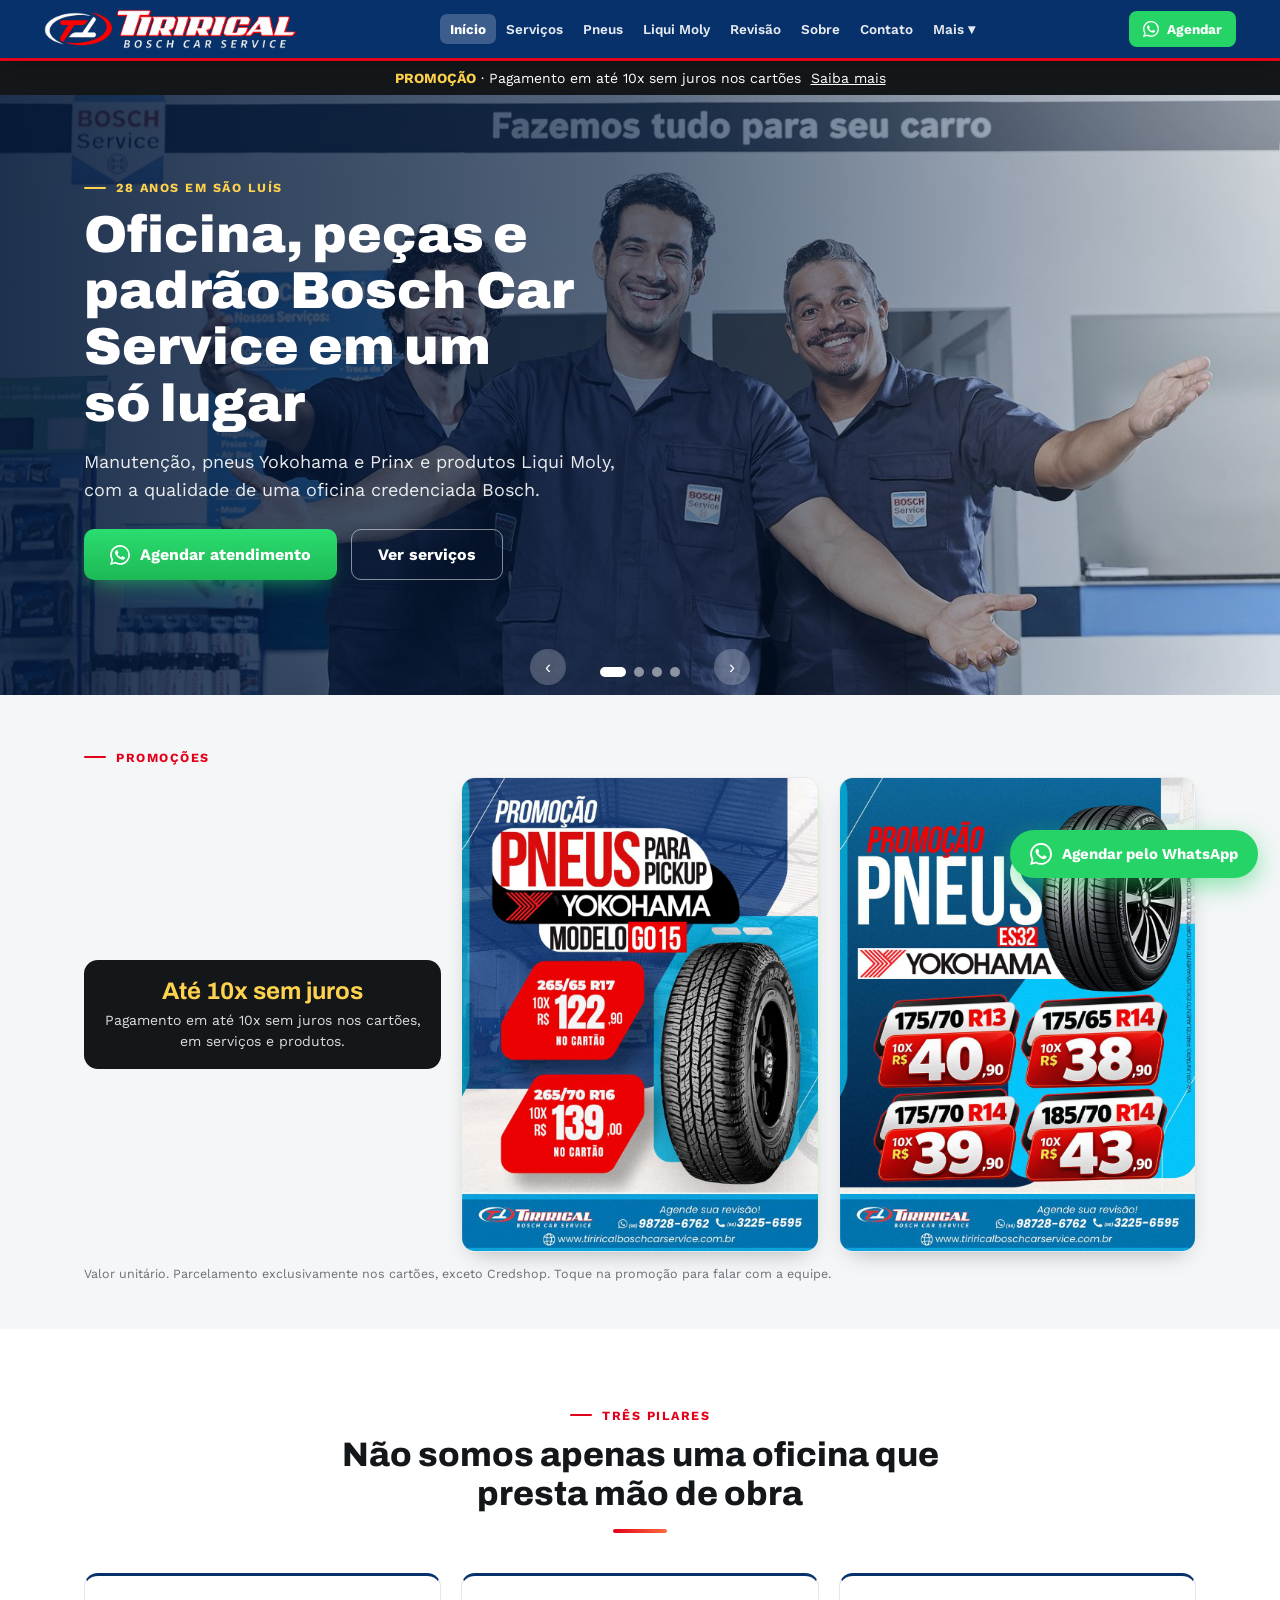
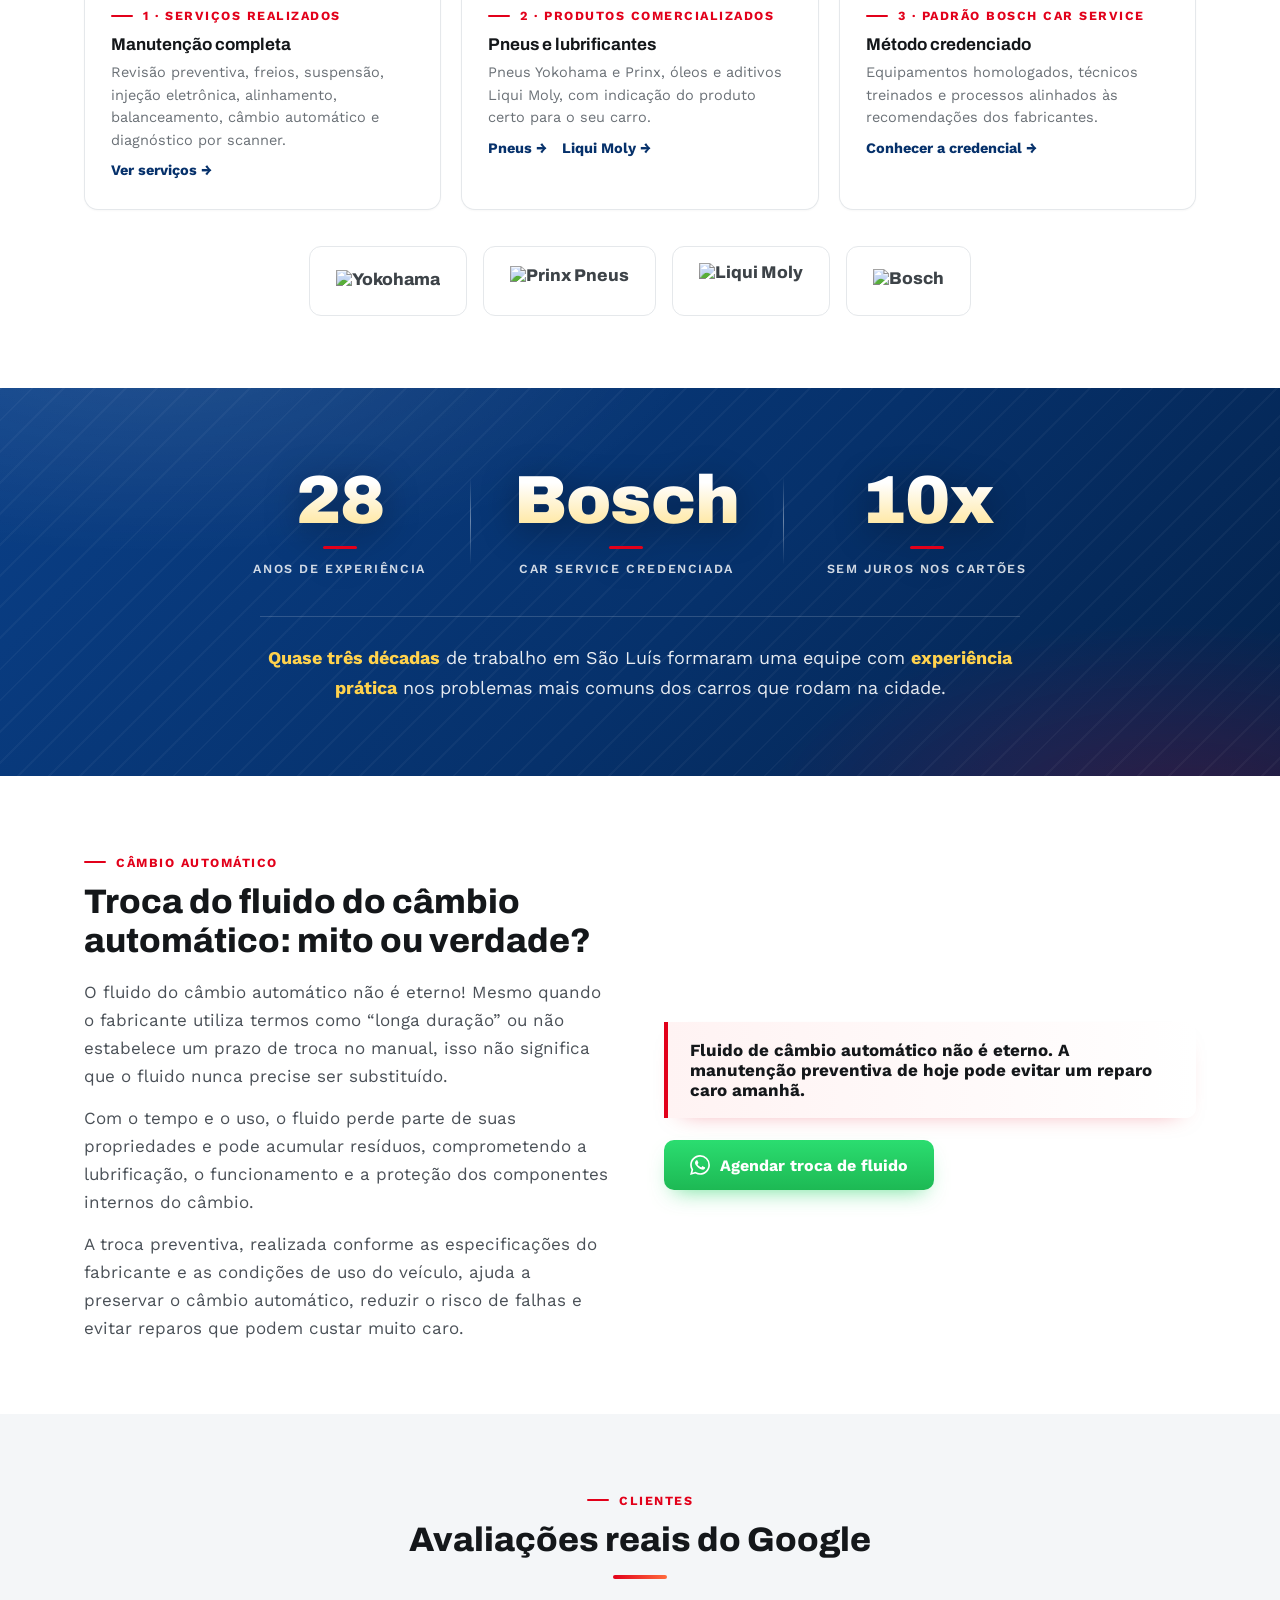
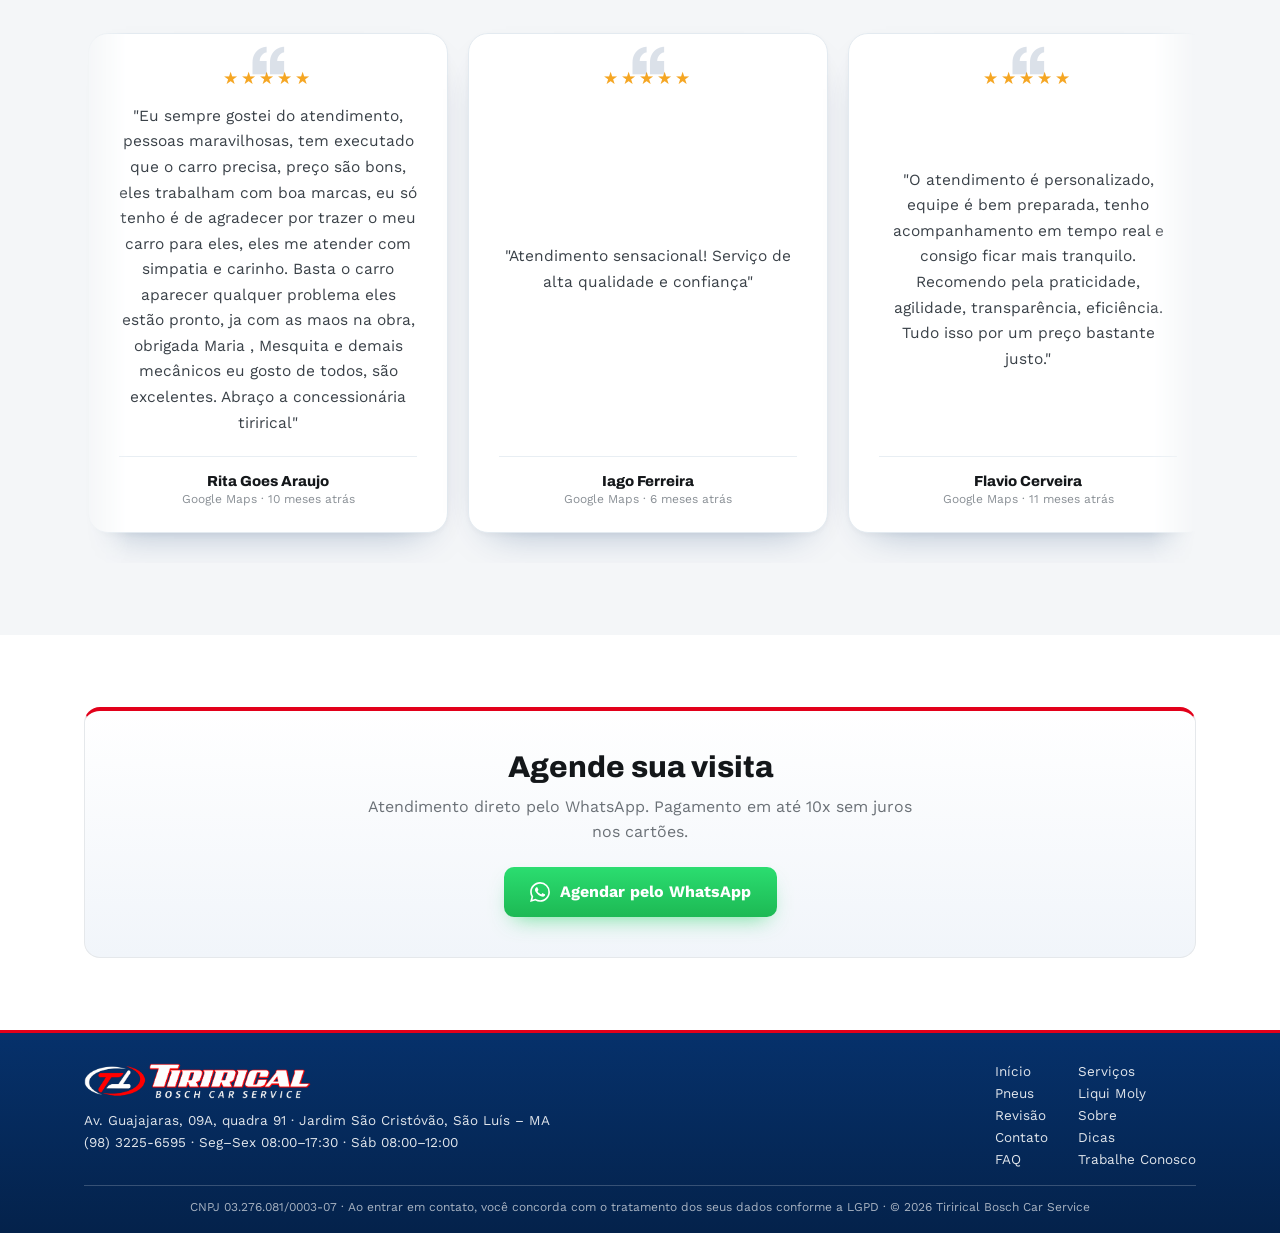
==== commit f8a26491: "Add files via upload" ====
--- a/index.html
+++ b/index.html
@@ -11,7 +11,7 @@
 <div class="promo"><b>PROMOÇÃO</b> · Pagamento em até 10x sem juros nos cartões<a href="#cambio">Saiba mais</a></div>
 <section class="hero"><div class="slides">
 <div class="slide on"><img src="assets/hero-bosch.jpg" alt="" ><div class="wrap"><div class="cap"><div class="eyebrow">28 anos em São Luís</div><h1>Oficina, peças e padrão Bosch Car Service em um só lugar</h1><p>Manutenção, pneus Yokohama e Prinx e produtos Liqui Moly, com a qualidade de uma oficina credenciada Bosch.</p><div class="row"><a class="btn btn-wa" href="https://wa.me/559832256595?text=Vim%20do%20site.%20Gostaria%20de%20agendar%20um%20atendimento." target="_blank" rel="noopener"><svg viewBox="0 0 24 24" fill="currentColor"><path d="M17.472 14.382c-.297-.149-1.758-.867-2.03-.967-.273-.099-.471-.148-.67.15-.197.297-.767.966-.94 1.164-.173.199-.347.223-.644.075-.297-.15-1.255-.463-2.39-1.475-.883-.788-1.48-1.761-1.653-2.059-.173-.297-.018-.458.13-.606.134-.133.298-.347.446-.52.149-.174.198-.298.298-.497.099-.198.05-.371-.025-.52-.075-.149-.669-1.612-.916-2.207-.242-.579-.487-.5-.669-.51-.173-.008-.371-.01-.57-.01-.198 0-.52.074-.792.372-.272.297-1.04 1.016-1.04 2.479 0 1.462 1.065 2.875 1.213 3.074.149.198 2.096 3.2 5.077 4.487.709.306 1.262.489 1.694.625.712.227 1.36.195 1.871.118.571-.085 1.758-.719 2.006-1.413.248-.694.248-1.289.173-1.413-.074-.124-.272-.198-.57-.347m-5.421 7.403h-.004a9.87 9.87 0 01-5.031-1.378l-.361-.214-3.741.982.998-3.648-.235-.374a9.86 9.86 0 01-1.51-5.26c.001-5.45 4.436-9.884 9.888-9.884 2.64 0 5.122 1.03 6.988 2.898a9.825 9.825 0 012.893 6.994c-.003 5.45-4.437 9.884-9.885 9.884m8.413-18.297A11.815 11.815 0 0012.05 0C5.495 0 .16 5.335.157 11.892c0 2.096.547 4.142 1.588 5.945L.057 24l6.305-1.654a11.882 11.882 0 005.683 1.448h.005c6.554 0 11.89-5.335 11.893-11.893a11.821 11.821 0 00-3.48-8.413Z"/></svg>Agendar atendimento</a><a class="btn btn-line" href="servicos.html">Ver serviços</a></div></div></div></div>
-<div class="slide"><img src="assets/fachada.jpg" alt="" loading="lazy"><div class="wrap"><div class="cap"><div class="eyebrow">No Tirirical</div><h1>28 anos de experiência cuidando do seu carro</h1><p>Venha conhecer a oficina na Av. Guajajaras e fale com uma equipe que atende você pelo nome.</p><div class="row"><a class="btn btn-wa" href="https://wa.me/559832256595?text=Vim%20do%20site.%20Gostaria%20de%20agendar%20uma%20visita." target="_blank" rel="noopener"><svg viewBox="0 0 24 24" fill="currentColor"><path d="M17.472 14.382c-.297-.149-1.758-.867-2.03-.967-.273-.099-.471-.148-.67.15-.197.297-.767.966-.94 1.164-.173.199-.347.223-.644.075-.297-.15-1.255-.463-2.39-1.475-.883-.788-1.48-1.761-1.653-2.059-.173-.297-.018-.458.13-.606.134-.133.298-.347.446-.52.149-.174.198-.298.298-.497.099-.198.05-.371-.025-.52-.075-.149-.669-1.612-.916-2.207-.242-.579-.487-.5-.669-.51-.173-.008-.371-.01-.57-.01-.198 0-.52.074-.792.372-.272.297-1.04 1.016-1.04 2.479 0 1.462 1.065 2.875 1.213 3.074.149.198 2.096 3.2 5.077 4.487.709.306 1.262.489 1.694.625.712.227 1.36.195 1.871.118.571-.085 1.758-.719 2.006-1.413.248-.694.248-1.289.173-1.413-.074-.124-.272-.198-.57-.347m-5.421 7.403h-.004a9.87 9.87 0 01-5.031-1.378l-.361-.214-3.741.982.998-3.648-.235-.374a9.86 9.86 0 01-1.51-5.26c.001-5.45 4.436-9.884 9.888-9.884 2.64 0 5.122 1.03 6.988 2.898a9.825 9.825 0 012.893 6.994c-.003 5.45-4.437 9.884-9.885 9.884m8.413-18.297A11.815 11.815 0 0012.05 0C5.495 0 .16 5.335.157 11.892c0 2.096.547 4.142 1.588 5.945L.057 24l6.305-1.654a11.882 11.882 0 005.683 1.448h.005c6.554 0 11.89-5.335 11.893-11.893a11.821 11.821 0 00-3.48-8.413Z"/></svg>Agendar visita</a><a class="btn btn-line" href="sobre.html">Conhecer a oficina</a></div></div></div></div>
+<div class="slide"><img src="assets/fachada-nova.jpg" alt="" loading="lazy"><div class="wrap"><div class="cap"><div class="eyebrow">No Tirirical</div><h1>28 anos de experiência cuidando do seu carro</h1><p>Venha conhecer a oficina na Av. Guajajaras e fale com uma equipe que atende você pelo nome.</p><div class="row"><a class="btn btn-wa" href="https://wa.me/559832256595?text=Vim%20do%20site.%20Gostaria%20de%20agendar%20uma%20visita." target="_blank" rel="noopener"><svg viewBox="0 0 24 24" fill="currentColor"><path d="M17.472 14.382c-.297-.149-1.758-.867-2.03-.967-.273-.099-.471-.148-.67.15-.197.297-.767.966-.94 1.164-.173.199-.347.223-.644.075-.297-.15-1.255-.463-2.39-1.475-.883-.788-1.48-1.761-1.653-2.059-.173-.297-.018-.458.13-.606.134-.133.298-.347.446-.52.149-.174.198-.298.298-.497.099-.198.05-.371-.025-.52-.075-.149-.669-1.612-.916-2.207-.242-.579-.487-.5-.669-.51-.173-.008-.371-.01-.57-.01-.198 0-.52.074-.792.372-.272.297-1.04 1.016-1.04 2.479 0 1.462 1.065 2.875 1.213 3.074.149.198 2.096 3.2 5.077 4.487.709.306 1.262.489 1.694.625.712.227 1.36.195 1.871.118.571-.085 1.758-.719 2.006-1.413.248-.694.248-1.289.173-1.413-.074-.124-.272-.198-.57-.347m-5.421 7.403h-.004a9.87 9.87 0 01-5.031-1.378l-.361-.214-3.741.982.998-3.648-.235-.374a9.86 9.86 0 01-1.51-5.26c.001-5.45 4.436-9.884 9.888-9.884 2.64 0 5.122 1.03 6.988 2.898a9.825 9.825 0 012.893 6.994c-.003 5.45-4.437 9.884-9.885 9.884m8.413-18.297A11.815 11.815 0 0012.05 0C5.495 0 .16 5.335.157 11.892c0 2.096.547 4.142 1.588 5.945L.057 24l6.305-1.654a11.882 11.882 0 005.683 1.448h.005c6.554 0 11.89-5.335 11.893-11.893a11.821 11.821 0 00-3.48-8.413Z"/></svg>Agendar visita</a><a class="btn btn-line" href="sobre.html">Conhecer a oficina</a></div></div></div></div>
 <div class="slide"><img src="assets/equipe-bosch.avif" alt="" loading="lazy"><div class="wrap"><div class="cap"><div class="eyebrow">Equipe técnica</div><h1>Diagnóstico eletrônico feito por quem conhece o seu carro</h1><p>Scanner Bosch KTS, alinhamento, balanceamento e revisão completa em um só atendimento.</p><div class="row"><a class="btn btn-wa" href="https://wa.me/559832256595?text=Vim%20do%20site.%20Gostaria%20de%20falar%20sobre%20diagn%C3%B3stico." target="_blank" rel="noopener"><svg viewBox="0 0 24 24" fill="currentColor"><path d="M17.472 14.382c-.297-.149-1.758-.867-2.03-.967-.273-.099-.471-.148-.67.15-.197.297-.767.966-.94 1.164-.173.199-.347.223-.644.075-.297-.15-1.255-.463-2.39-1.475-.883-.788-1.48-1.761-1.653-2.059-.173-.297-.018-.458.13-.606.134-.133.298-.347.446-.52.149-.174.198-.298.298-.497.099-.198.05-.371-.025-.52-.075-.149-.669-1.612-.916-2.207-.242-.579-.487-.5-.669-.51-.173-.008-.371-.01-.57-.01-.198 0-.52.074-.792.372-.272.297-1.04 1.016-1.04 2.479 0 1.462 1.065 2.875 1.213 3.074.149.198 2.096 3.2 5.077 4.487.709.306 1.262.489 1.694.625.712.227 1.36.195 1.871.118.571-.085 1.758-.719 2.006-1.413.248-.694.248-1.289.173-1.413-.074-.124-.272-.198-.57-.347m-5.421 7.403h-.004a9.87 9.87 0 01-5.031-1.378l-.361-.214-3.741.982.998-3.648-.235-.374a9.86 9.86 0 01-1.51-5.26c.001-5.45 4.436-9.884 9.888-9.884 2.64 0 5.122 1.03 6.988 2.898a9.825 9.825 0 012.893 6.994c-.003 5.45-4.437 9.884-9.885 9.884m8.413-18.297A11.815 11.815 0 0012.05 0C5.495 0 .16 5.335.157 11.892c0 2.096.547 4.142 1.588 5.945L.057 24l6.305-1.654a11.882 11.882 0 005.683 1.448h.005c6.554 0 11.89-5.335 11.893-11.893a11.821 11.821 0 00-3.48-8.413Z"/></svg>Falar com a equipe</a><a class="btn btn-line" href="servicos.html">Ver serviços</a></div></div></div></div>
 <div class="slide"><img src="assets/oficina-hero.jpeg" alt="" loading="lazy"><div class="wrap"><div class="cap"><div class="eyebrow">Revisão preventiva</div><h1>Resolva antes que vire pane</h1><p>Revisão com checklist Bosch e orçamento aprovado por você antes de qualquer serviço.</p><div class="row"><a class="btn btn-wa" href="https://wa.me/559832256595?text=Vim%20do%20site.%20Gostaria%20de%20agendar%20uma%20revis%C3%A3o%20preventiva." target="_blank" rel="noopener"><svg viewBox="0 0 24 24" fill="currentColor"><path d="M17.472 14.382c-.297-.149-1.758-.867-2.03-.967-.273-.099-.471-.148-.67.15-.197.297-.767.966-.94 1.164-.173.199-.347.223-.644.075-.297-.15-1.255-.463-2.39-1.475-.883-.788-1.48-1.761-1.653-2.059-.173-.297-.018-.458.13-.606.134-.133.298-.347.446-.52.149-.174.198-.298.298-.497.099-.198.05-.371-.025-.52-.075-.149-.669-1.612-.916-2.207-.242-.579-.487-.5-.669-.51-.173-.008-.371-.01-.57-.01-.198 0-.52.074-.792.372-.272.297-1.04 1.016-1.04 2.479 0 1.462 1.065 2.875 1.213 3.074.149.198 2.096 3.2 5.077 4.487.709.306 1.262.489 1.694.625.712.227 1.36.195 1.871.118.571-.085 1.758-.719 2.006-1.413.248-.694.248-1.289.173-1.413-.074-.124-.272-.198-.57-.347m-5.421 7.403h-.004a9.87 9.87 0 01-5.031-1.378l-.361-.214-3.741.982.998-3.648-.235-.374a9.86 9.86 0 01-1.51-5.26c.001-5.45 4.436-9.884 9.888-9.884 2.64 0 5.122 1.03 6.988 2.898a9.825 9.825 0 012.893 6.994c-.003 5.45-4.437 9.884-9.885 9.884m8.413-18.297A11.815 11.815 0 0012.05 0C5.495 0 .16 5.335.157 11.892c0 2.096.547 4.142 1.588 5.945L.057 24l6.305-1.654a11.882 11.882 0 005.683 1.448h.005c6.554 0 11.89-5.335 11.893-11.893a11.821 11.821 0 00-3.48-8.413Z"/></svg>Agendar revisão</a><a class="btn btn-line" href="revisao.html">Como funciona</a></div></div></div></div>
 </div><button class="arrow l" aria-label="Anterior">‹</button><button class="arrow r" aria-label="Próximo">›</button><div class="dots"><button class="on"></button><button></button><button></button><button></button></div></section>
@@ -25,9 +25,9 @@
 <div class="card"><div class="eyebrow">1 · Serviços realizados</div><h3>Manutenção completa</h3><p>Revisão preventiva, freios, suspensão, injeção eletrônica, alinhamento, balanceamento, câmbio automático e diagnóstico por scanner.</p><p><a href="servicos.html"><b>Ver serviços →</b></a></p></div>
 <div class="card"><div class="eyebrow">2 · Produtos comercializados</div><h3>Pneus e lubrificantes</h3><p>Pneus Yokohama e Prinx, óleos e aditivos Liqui Moly, com indicação do produto certo para o seu carro.</p><p><a href="pneus.html"><b>Pneus →</b></a> &nbsp; <a href="liquimoly.html"><b>Liqui Moly →</b></a></p></div>
 <div class="card"><div class="eyebrow">3 · Padrão Bosch Car Service</div><h3>Método credenciado</h3><p>Equipamentos homologados, técnicos treinados e processos alinhados às recomendações dos fabricantes.</p><p><a href="sobre.html"><b>Conhecer a credencial →</b></a></p></div></div>
-<div class="center" style="margin-top:36px"><div class="brands"><a href="pneus.html">YOKOHAMA</a><a href="pneus.html">PRINX</a><a href="liquimoly.html">LIQUI MOLY</a><a href="sobre.html">BOSCH</a></div></div></div></section>
+<div class="center" style="margin-top:36px"><div class="brands"><a href="pneus.html" aria-label="Yokohama"><img src="assets/logo-yokohama.png" alt="Yokohama" style="height:22px"></a><a href="pneus.html" aria-label="Prinx"><img src="assets/logo-prinx.png" alt="Prinx Pneus" style="height:30px"></a><a href="liquimoly.html" aria-label="Liqui Moly"><img src="assets/logo-liquimoly.png" alt="Liqui Moly" style="height:36px"></a><a href="sobre.html" aria-label="Bosch"><img src="assets/logo-bosch.png" alt="Bosch" style="height:24px"></a></div></div></div></section>
 <section class="sec blue"><div class="wrap"><div class="stats"><div><b>28</b><span>anos de experiência</span></div><div><b>Bosch</b><span>Car Service credenciada</span></div><div><b>10x</b><span>sem juros nos cartões</span></div></div>
-<p class="lead center mx" style="margin-top:34px">Quase três décadas de trabalho em São Luís formaram uma equipe com experiência prática nos problemas mais comuns dos carros que rodam na cidade.</p></div></section>
+<p class="lead center mx" style="margin-top:34px"><strong>Quase três décadas</strong> de trabalho em São Luís formaram uma equipe com <strong>experiência prática</strong> nos problemas mais comuns dos carros que rodam na cidade.</p></div></section>
 <section class="sec" id="cambio"><div class="wrap"><div class="split"><div><div class="eyebrow">Câmbio automático</div><h2 class="t">Troca do fluido do câmbio automático: mito ou verdade?</h2>
 <p class="lead" style="margin-top:18px">O fluido do câmbio automático não é eterno! Mesmo quando o fabricante utiliza termos como “longa duração” ou não estabelece um prazo de troca no manual, isso não significa que o fluido nunca precise ser substituído.</p>
 <p class="lead" style="margin-top:14px">Com o tempo e o uso, o fluido perde parte de suas propriedades e pode acumular resíduos, comprometendo a lubrificação, o funcionamento e a proteção dos componentes internos do câmbio.</p>
--- a/site.css
+++ b/site.css
@@ -1,6 +1,6 @@
 :root{--blue:#06316B;--blue-d:#042552;--red:#E2001A;--ink:#14171A;--mut:#6B7177;--bg:#F4F6F8;--line:#E5E8EB;--wa:#25D366;--wa-d:#1DA851}
 *{box-sizing:border-box}html{scroll-behavior:smooth}
-body{margin:0;font-family:'Work Sans',sans-serif;color:var(--ink);background:#fff;-webkit-font-smoothing:antialiased;overflow-x:hidden}
+html{overflow-x:clip;max-width:100%}body{overflow-x:clip;max-width:100%;margin:0;font-family:'Work Sans',sans-serif;color:var(--ink);background:#fff;-webkit-font-smoothing:antialiased;overflow-x:hidden}
 h1,h2,h3,h4{font-family:'Archivo',sans-serif;margin:0}p{margin:0}a{color:var(--blue);text-decoration:none}a:hover{color:var(--blue-d)}img{max-width:100%}
 .wrap{max-width:1160px;margin:0 auto;padding:0 24px}
 .sec{padding:72px 0}.sec.alt{background:var(--bg)}.sec.blue{background:var(--blue);color:#fff}.sec.sm{padding:48px 0}
@@ -13,10 +13,10 @@
 .btn-wa{background:var(--wa);color:#fff}.btn-wa:hover{background:var(--wa-d);color:#fff}
 .btn-line{border:1.5px solid rgba(255,255,255,.5);color:#fff}.btn-line:hover{border-color:#fff;color:#fff}
 .row{display:flex;gap:14px;flex-wrap:wrap}.row.c{justify-content:center}
-.grid{display:grid;gap:20px}.g2{grid-template-columns:repeat(auto-fit,minmax(300px,1fr))}.g3{grid-template-columns:repeat(auto-fit,minmax(260px,1fr))}.g4{grid-template-columns:repeat(auto-fit,minmax(210px,1fr))}
+.grid{display:grid;gap:20px}.g2{grid-template-columns:repeat(auto-fit,minmax(min(300px,100%),1fr))}.g3{grid-template-columns:repeat(auto-fit,minmax(min(260px,100%),1fr))}.g4{grid-template-columns:repeat(auto-fit,minmax(210px,1fr))}
 .card{background:#fff;border:1px solid var(--line);border-radius:14px;padding:26px}
 .card h3{font-size:17px;font-weight:700}.card p{margin-top:8px;font-size:14.5px;color:var(--mut);line-height:1.55}
-.split{display:flex;gap:48px;align-items:center;flex-wrap:wrap}.split>*{flex:1 1 420px;min-width:280px}
+.split{display:flex;gap:48px;align-items:center;flex-wrap:wrap}.split>*{flex:1 1 420px;min-width:min(280px,100%)}
 .chk{list-style:none;margin:0;padding:0;display:flex;flex-direction:column;gap:12px}.chk li{position:relative;padding-left:32px;font-size:15.5px;line-height:1.45}
 .chk li::before{content:"";position:absolute;left:0;top:1px;width:22px;height:22px;border-radius:50%;background:var(--blue) url("data:image/svg+xml,%3Csvg xmlns='http://www.w3.org/2000/svg' viewBox='0 0 24 24' fill='none' stroke='white' stroke-width='3' stroke-linecap='round' stroke-linejoin='round'%3E%3Cpath d='M6 12l4 4 8-8'/%3E%3C/svg%3E") center/14px no-repeat}
 .photo{border-radius:16px;overflow:hidden;border:1px solid var(--line);aspect-ratio:4/3}.photo img{width:100%;height:100%;object-fit:cover;display:block}
@@ -89,3 +89,66 @@
 .ftr .legal{border-top:1px solid rgba(255,255,255,.2);margin-top:18px;padding-top:12px;font-size:12px;color:rgba(255,255,255,.65);text-align:center;line-height:1.6}
 .fwa{position:fixed;bottom:22px;right:22px;z-index:70;display:flex;align-items:center;gap:10px;background:var(--wa);color:#fff;font-weight:700;font-size:15px;padding:13px 20px;border-radius:100px;box-shadow:0 8px 24px rgba(37,211,102,.5)}.fwa:hover{background:var(--wa-d);color:#fff}.fwa svg{width:22px;height:22px}
 @media(max-width:560px){.fwa span{display:none}.fwa{padding:14px}.sec{padding:52px 0}}
+
+.mpanel{max-height:calc(100vh - 70px);overflow-y:auto}
+.brand{min-width:0}.logo-t{max-width:100%}
+@media(max-width:640px){
+.hdr .in{padding:8px 14px;gap:10px}
+.logo-t{height:30px}.ftr .logo-t{height:30px}
+.hcta{display:none}
+.burger{width:42px;height:42px;flex-shrink:0}
+.promo{font-size:12.5px;padding:8px 12px;line-height:1.4}
+.slides{height:auto;min-height:560px}
+.slide{padding:44px 0 84px}
+.slide::after{background:linear-gradient(180deg,rgba(3,24,56,.72),rgba(3,24,56,.88))}
+.cap h1{font-size:30px}.cap p{font-size:15.5px;margin-top:12px}.cap .row{margin-top:20px;gap:10px}
+.cap .btn{width:100%;justify-content:center}
+.dots{bottom:20px}.arrow{bottom:12px}.arrow.l{left:calc(50% - 100px)}.arrow.r{right:calc(50% - 100px)}
+.btn{font-size:15px;padding:14px 20px}
+.sec{padding:44px 0}.sec.sm{padding:32px 0}
+.wrap{padding:0 18px}
+.t{font-size:24px}.lead{font-size:15.5px}
+.page-hero{padding:40px 0 36px}.page-hero.has-img{padding:56px 0 48px}.page-hero p{font-size:15.5px}
+.stats{gap:24px}.stats b{font-size:38px}
+.cta-box{padding:28px 18px}
+.rv-track .quote{width:290px;padding:30px 22px 22px;min-height:260px}
+.ftr .fr{flex-direction:column;gap:18px}.ftr nav{grid-template-columns:repeat(2,1fr);width:100%}
+.note{font-size:15.5px;padding:14px 16px}
+.brands a{padding:11px 18px;font-size:15px}
+.info div span{word-break:break-word}
+.photo iframe{min-height:300px}
+}
+@media(max-width:380px){.logo-t{height:26px}.cap h1{font-size:27px}}
+
+/* ===== Acabamento premium ===== */
+.sec.blue{position:relative;background:radial-gradient(900px 340px at 12% -10%,rgba(255,255,255,.10),transparent 60%),radial-gradient(700px 320px at 92% 110%,rgba(226,0,26,.20),transparent 60%),linear-gradient(135deg,#0A3F87 0%,#06316B 55%,#04224B 100%);overflow:hidden}
+.sec.blue::before{content:"";position:absolute;inset:0;background:repeating-linear-gradient(135deg,rgba(255,255,255,.035) 0 2px,transparent 2px 22px);pointer-events:none}
+.sec.blue>.wrap{position:relative}
+.stats{gap:0;align-items:stretch}
+.stats>div{position:relative;padding:6px 44px}
+.stats>div+div::before{content:"";position:absolute;left:0;top:14%;bottom:14%;width:1px;background:linear-gradient(180deg,transparent,rgba(255,255,255,.4),transparent)}
+.stats b{font-size:clamp(46px,6vw,68px);letter-spacing:-1px;background:linear-gradient(180deg,#fff 20%,#FFD24D 120%);-webkit-background-clip:text;background-clip:text;color:transparent;-webkit-text-fill-color:transparent;filter:drop-shadow(0 6px 18px rgba(0,0,0,.35))}
+.stats b::after{content:"";display:block;width:34px;height:3px;border-radius:3px;background:var(--red);margin:12px auto 0}
+.stats span{font-size:12.5px;font-weight:600;letter-spacing:1.6px;text-transform:uppercase;opacity:1;color:rgba(255,255,255,.82);margin-top:12px}
+.sec.blue .lead.center{font-size:18px;line-height:1.7;max-width:760px;padding-top:26px;border-top:1px solid rgba(255,255,255,.16);color:rgba(255,255,255,.9)}
+.lead strong,.lead b{color:#FFD24D;font-weight:700}
+.eyebrow{display:inline-flex;align-items:center;gap:10px}
+.eyebrow::before{content:"";width:22px;height:2px;background:currentColor;border-radius:2px}
+.center>.eyebrow,.center .eyebrow{justify-content:center}.page-hero .eyebrow::after{content:"";width:22px;height:2px;background:currentColor;border-radius:2px}
+.center>.t::after,.mx>.t::after,.mb>.t::after{content:"";display:block;width:54px;height:4px;border-radius:4px;background:linear-gradient(90deg,var(--red),#FF6B3D);margin:16px auto 0}
+.card{transition:transform .25s,box-shadow .25s,border-color .25s;box-shadow:0 1px 2px rgba(0,0,0,.03)}
+.card:hover{transform:translateY(-4px);box-shadow:0 22px 40px -22px rgba(6,49,107,.45);border-color:#C9D6E6}
+.grid.g3>.card:not(.tire):not(.prod),.grid.g2>.card{border-top:3px solid var(--blue)}
+.btn-wa{background:linear-gradient(180deg,#2BDD70,#1DB954);box-shadow:0 10px 22px -10px rgba(37,211,102,.7);transition:transform .2s,box-shadow .2s}
+.btn-wa:hover{transform:translateY(-2px);box-shadow:0 16px 28px -10px rgba(37,211,102,.8);background:linear-gradient(180deg,#2BDD70,#1DB954)}
+.cta-box{position:relative;overflow:hidden;background:linear-gradient(180deg,#fff,#F1F5FA);border-top:4px solid var(--red)}
+.page-hero:not(.light){background-image:radial-gradient(700px 260px at 85% 0%,rgba(226,0,26,.22),transparent 60%),linear-gradient(135deg,#0A3F87,#06316B 60%,#04224B)}
+.page-hero.has-img{background-image:linear-gradient(180deg,rgba(3,28,62,.72),rgba(3,28,62,.86)),var(--bg)}
+.page-hero h1{text-shadow:0 3px 20px rgba(0,0,0,.3)}
+.note{background:linear-gradient(90deg,#FFF3F3,#fff);box-shadow:0 10px 24px -18px rgba(226,0,26,.5)}
+.ftr{background:linear-gradient(180deg,#06316B,#04224B);border-top:3px solid var(--red)}
+.hdr{box-shadow:0 6px 20px -10px rgba(0,0,0,.45)}
+@media(max-width:640px){.stats>div{padding:10px 18px;width:50%}.stats>div:nth-child(3){width:100%}.stats>div:nth-child(3)::before{display:none}.stats>div:nth-child(2)::before{display:block}.sec.blue .lead.center{font-size:15.5px}}
+.brands{gap:16px;align-items:center}.brands a{display:flex;align-items:center;justify-content:center;padding:16px 26px;height:70px;background:#fff;border:1px solid var(--line);border-radius:12px;transition:transform .2s,box-shadow .2s}.brands a:hover{transform:translateY(-3px);box-shadow:0 14px 26px -16px rgba(6,49,107,.5)}.brands img{width:auto;max-width:130px;display:block}
+@media(max-width:640px){.brands a{padding:12px 16px;height:58px}.brands img{max-width:96px;transform:scale(.85)}}
+.gal{grid-template-columns:repeat(auto-fit,minmax(min(260px,100%),1fr))}.gal .photo{aspect-ratio:3/4;transition:transform .3s,box-shadow .3s}.gal .photo:hover{transform:translateY(-4px);box-shadow:0 22px 40px -22px rgba(6,49,107,.5)}.gal .photo img{transition:transform .5s}.gal .photo:hover img{transform:scale(1.04)}
